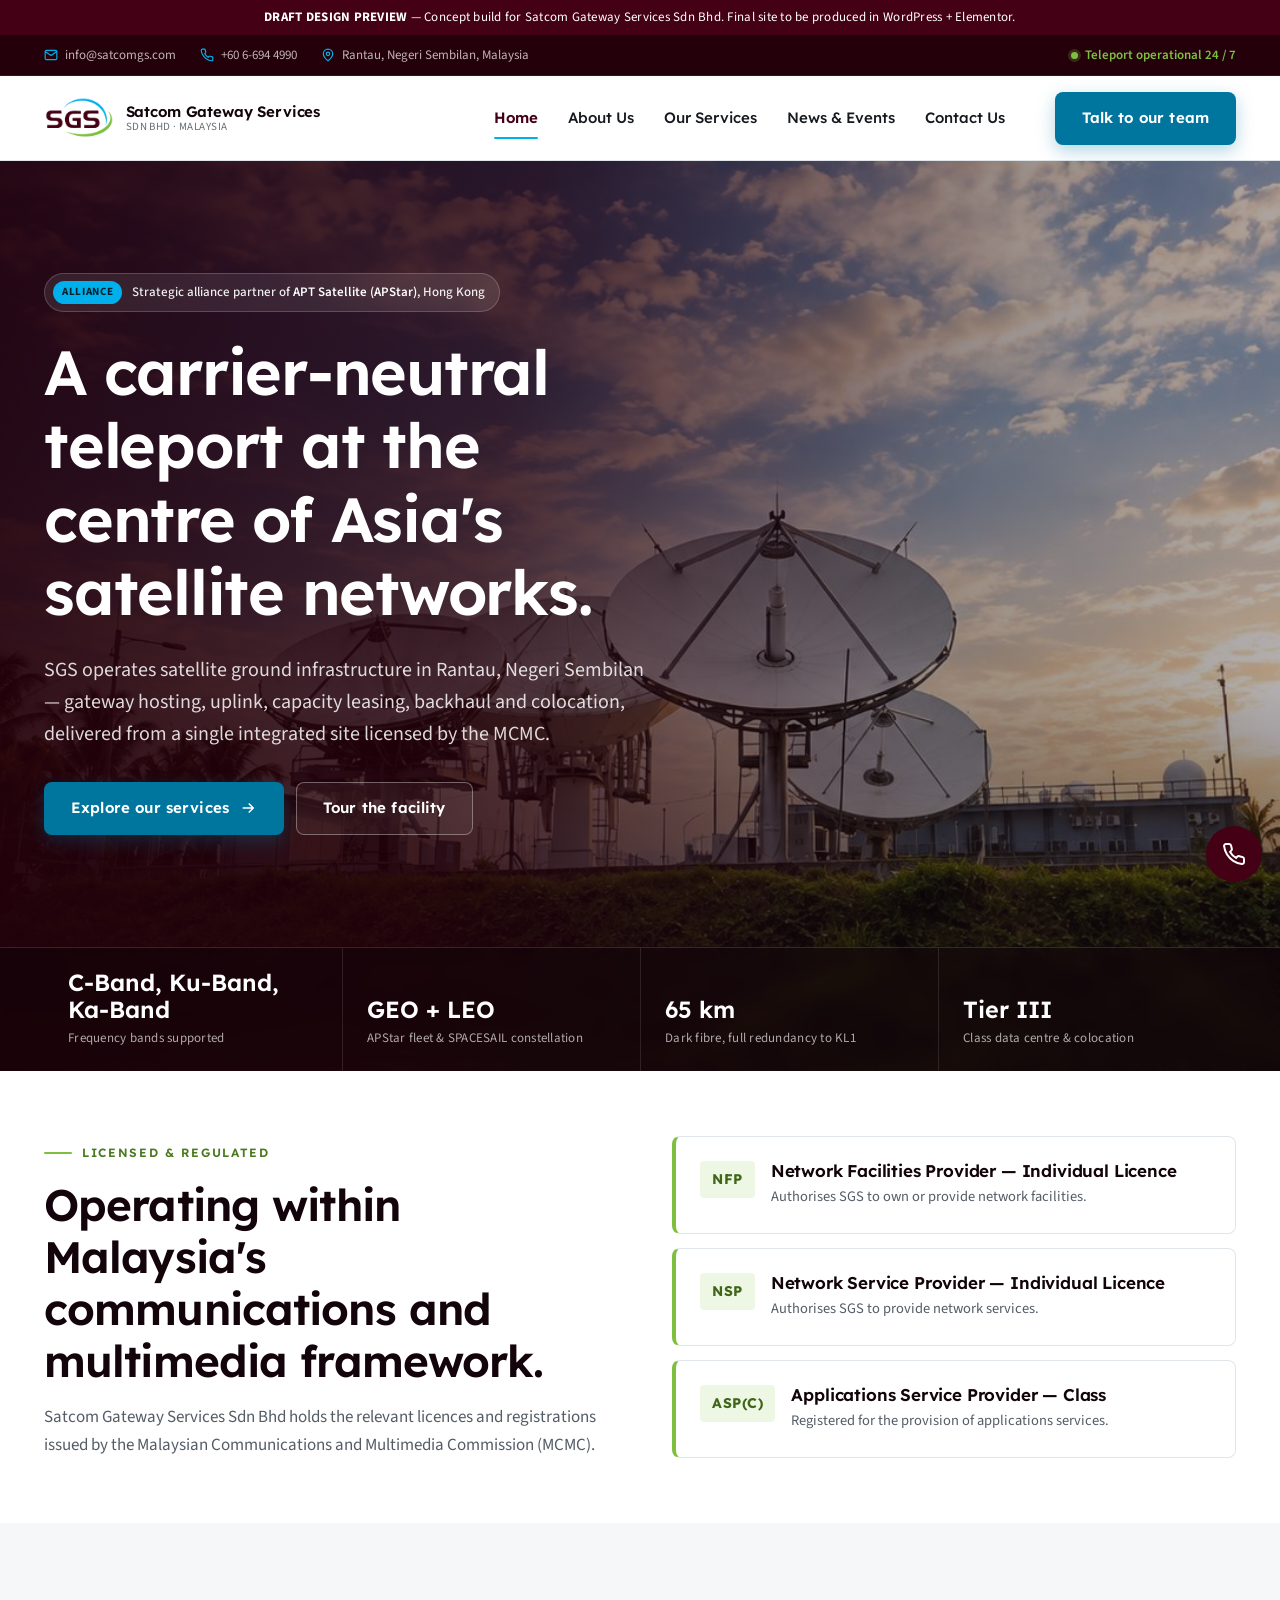
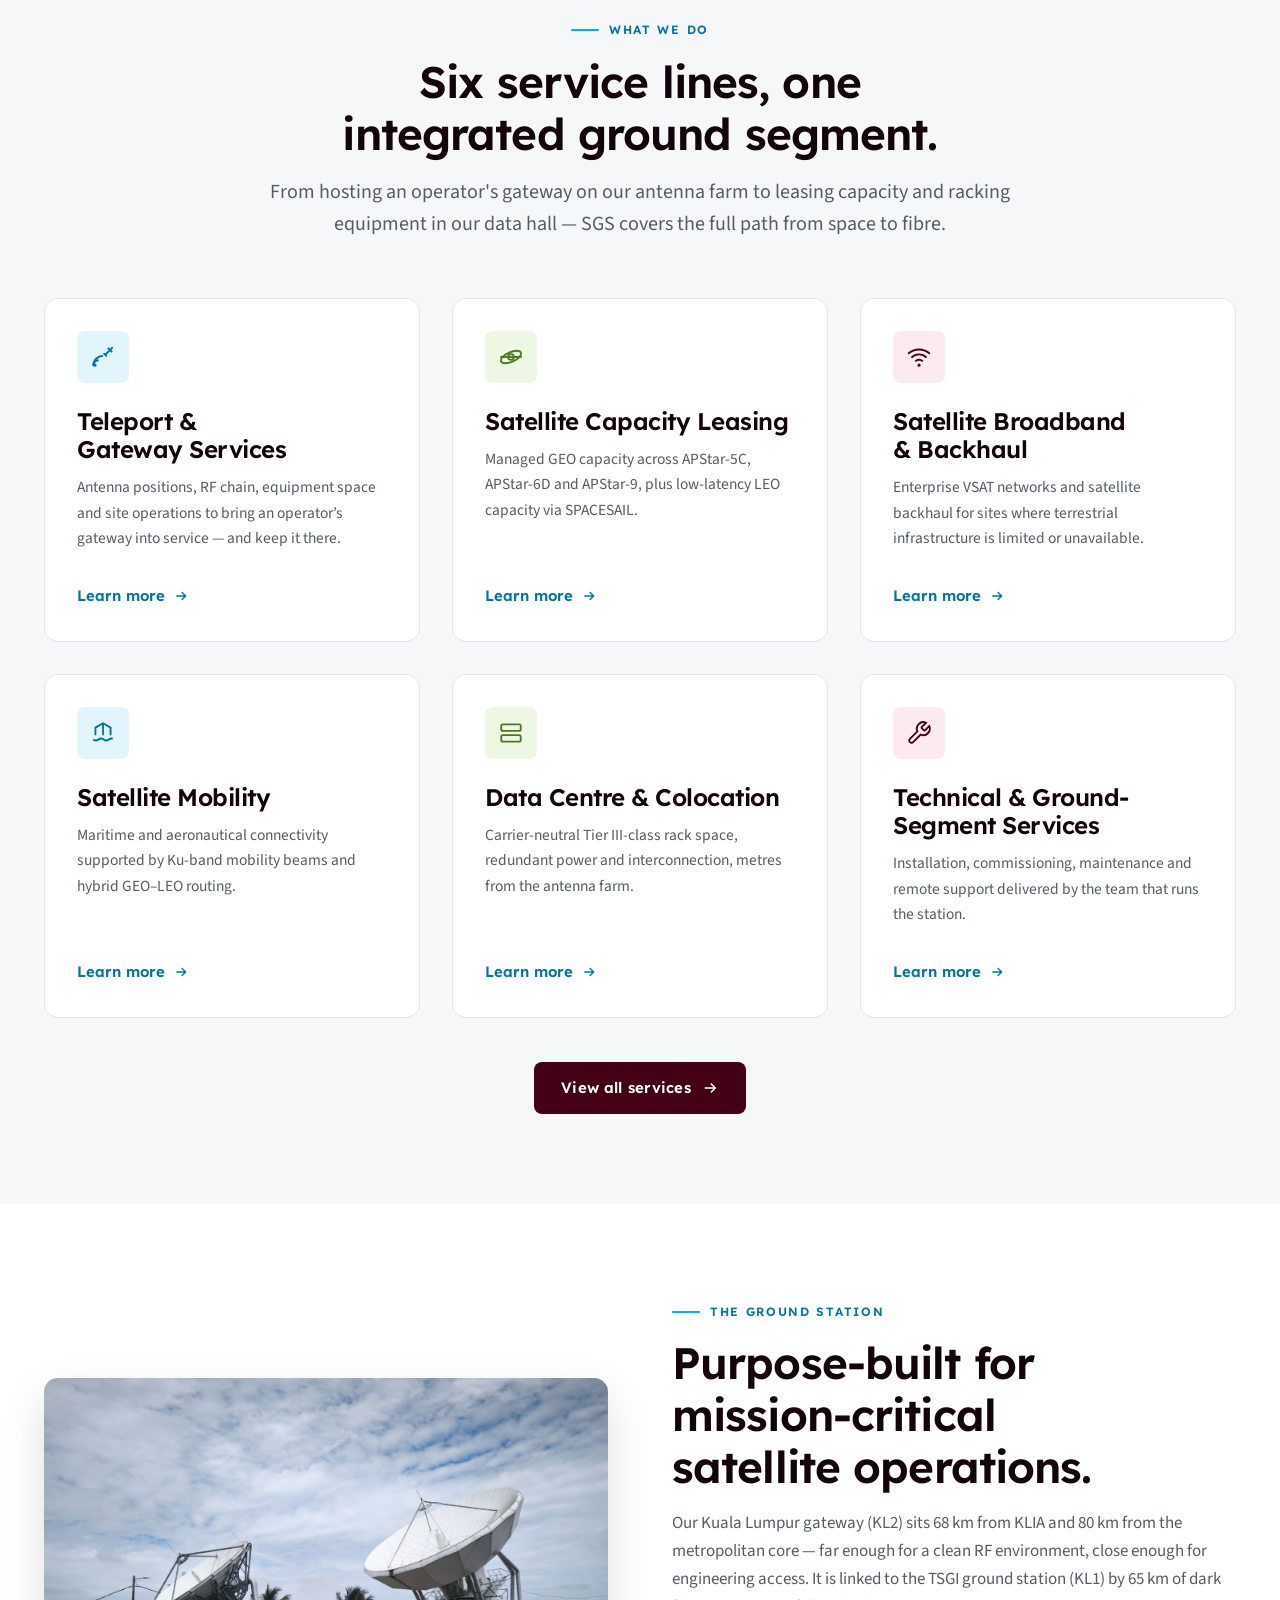
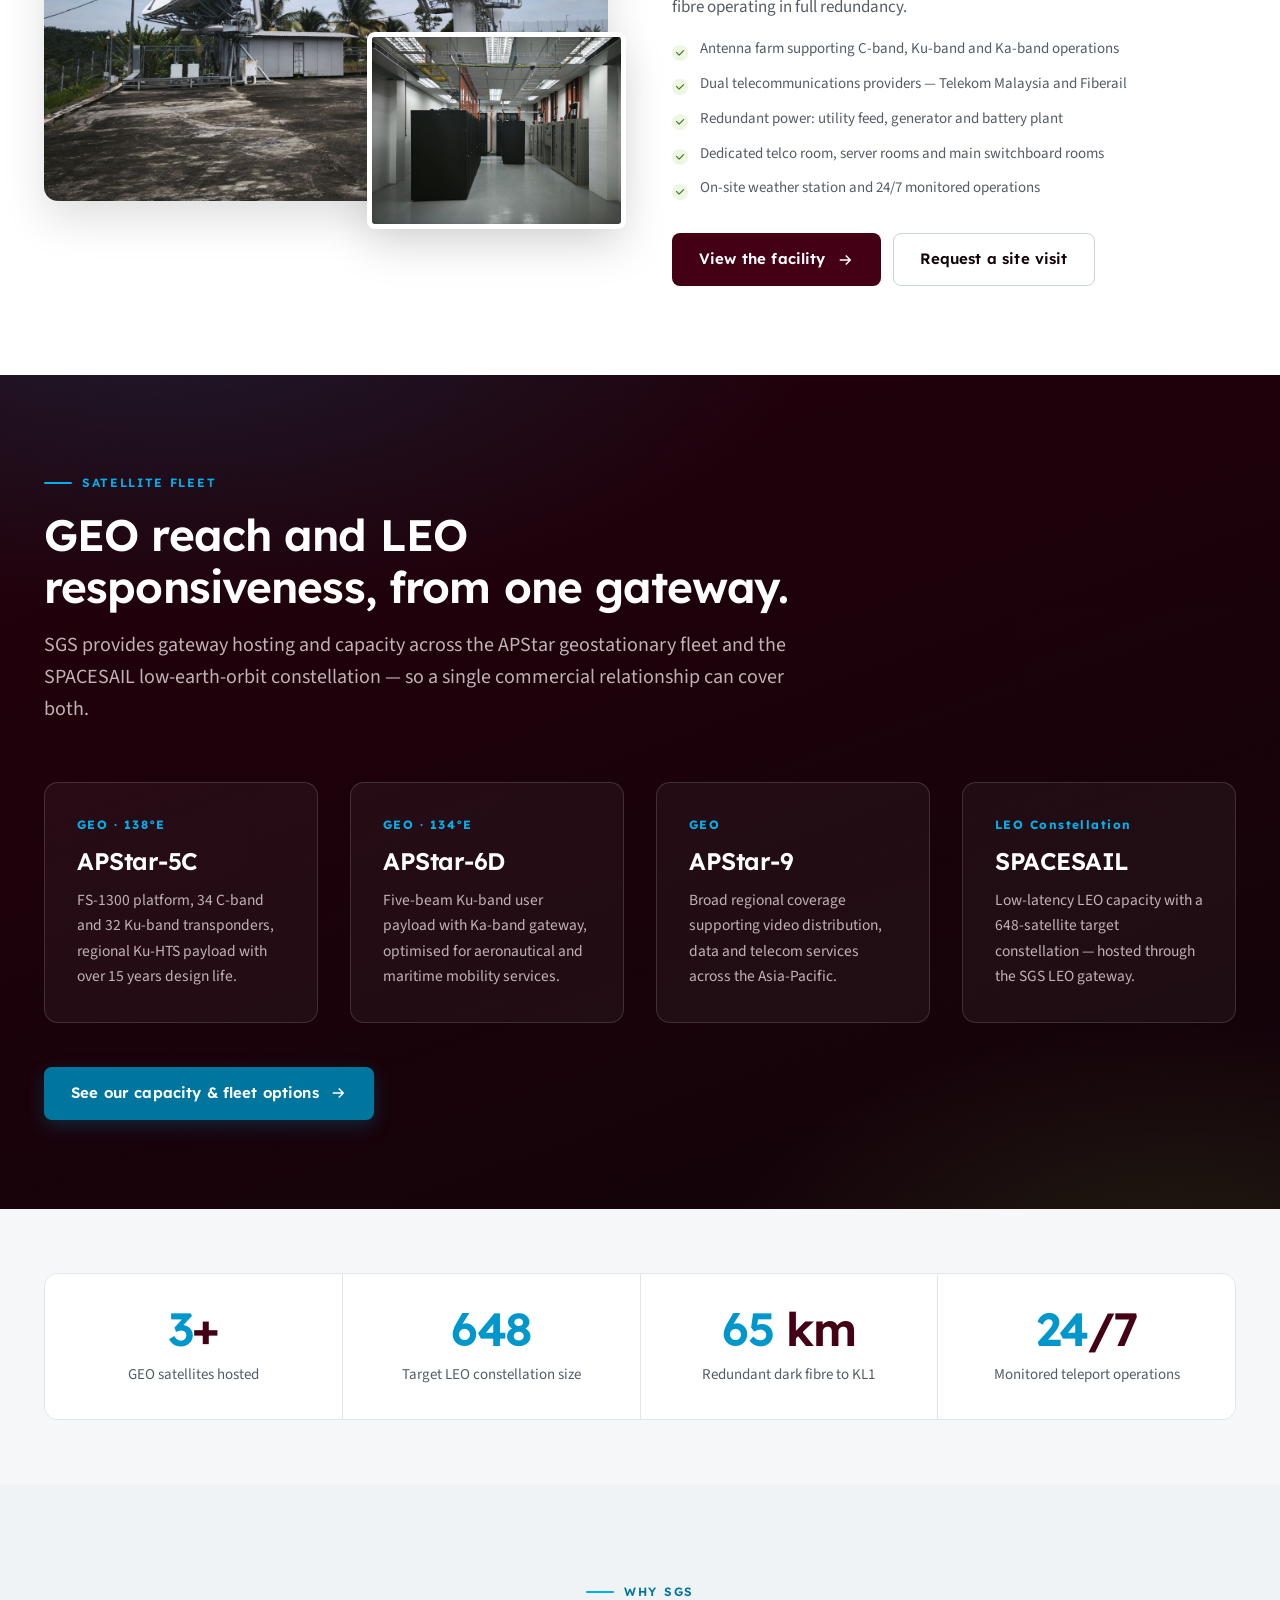
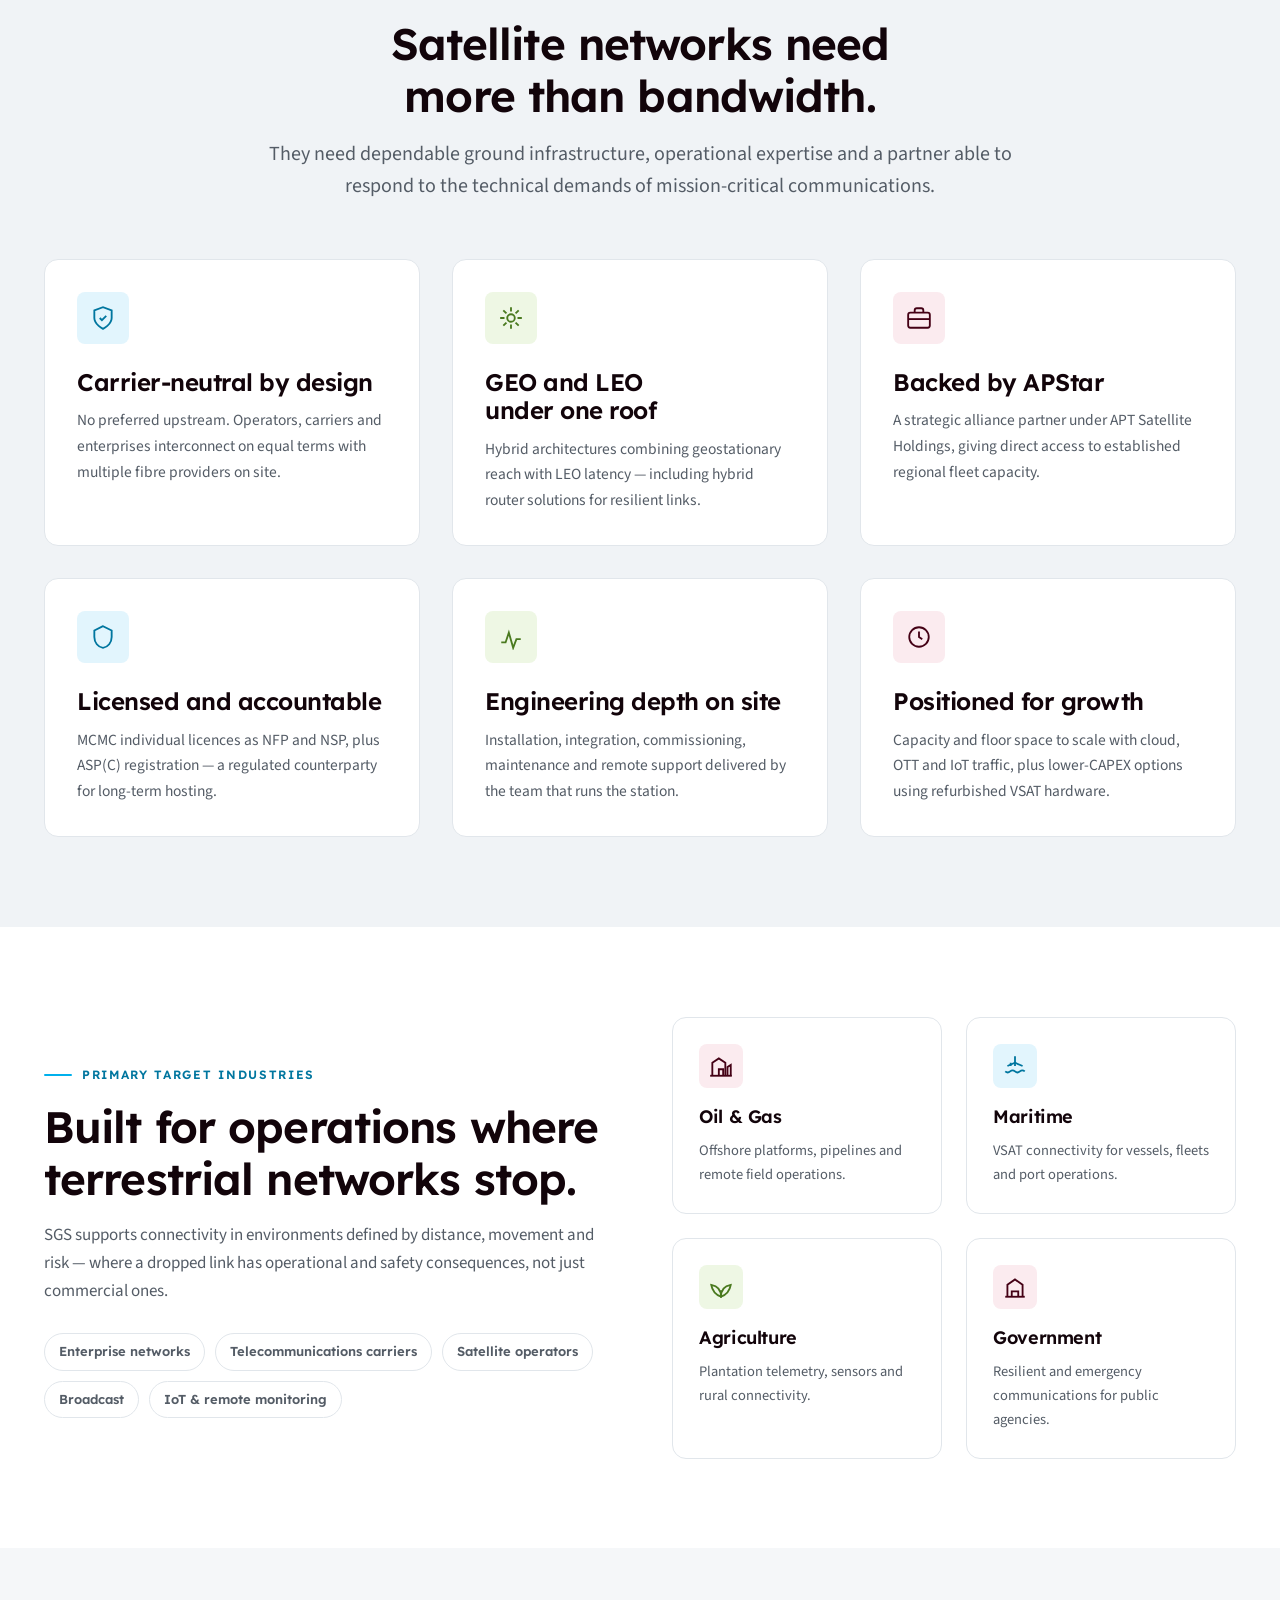
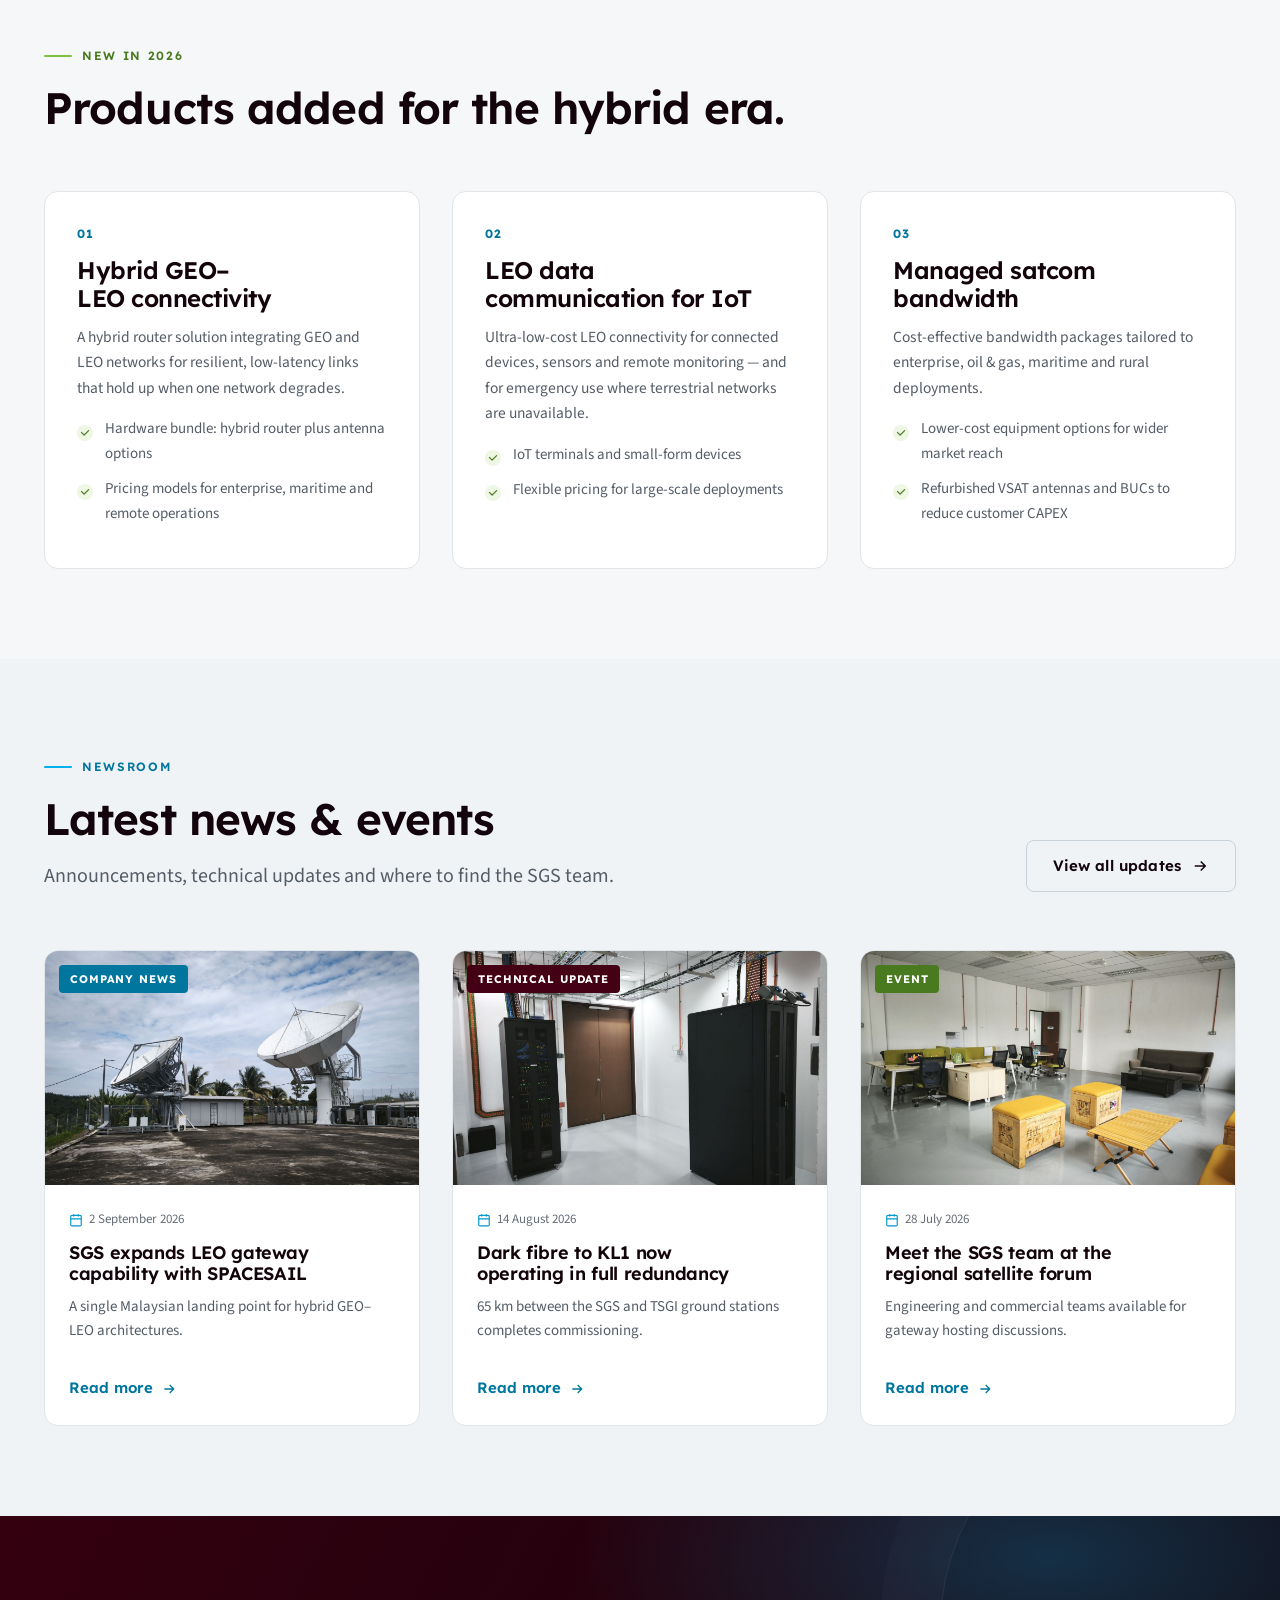
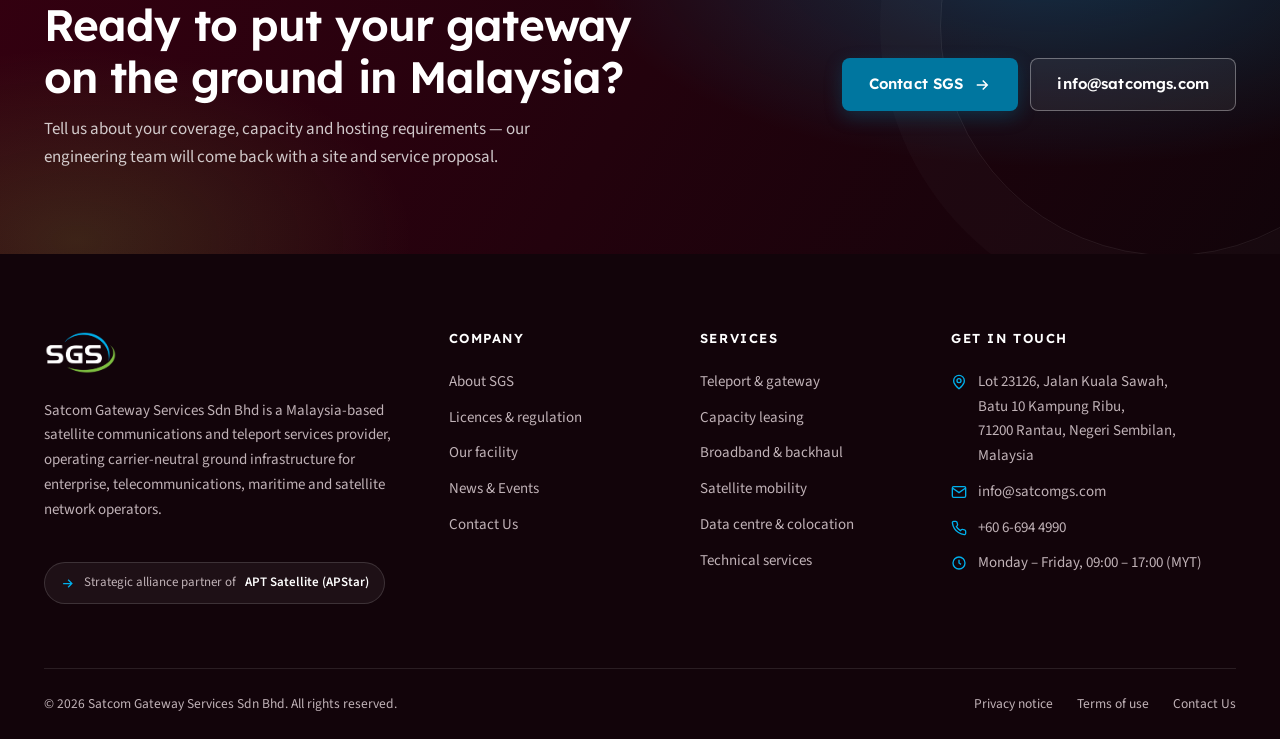
==== index.html @ ccb2df83 "Spell out the frequency bands in the hero strip "C · Ku · Ka" now reads "C-Band, Ku-Band, Ka-Band". " ====
<!DOCTYPE html>
<html lang="en">
<head>
<meta charset="utf-8">
<meta name="viewport" content="width=device-width, initial-scale=1">
<title>SGS — Satcom Gateway Services | Carrier-Neutral Teleport in Malaysia</title>
<meta name="description" content="Satcom Gateway Services Sdn Bhd operates a carrier-neutral teleport and Tier III-class data centre in Rantau, Negeri Sembilan — satellite gateway hosting, capacity leasing, backhaul and colocation for the Asian region.">
<link rel="icon" href="assets/img/sgs-logo.png">
<link rel="preconnect" href="https://fonts.googleapis.com">
<link rel="preconnect" href="https://fonts.gstatic.com" crossorigin>
<link href="https://fonts.googleapis.com/css2?family=Lexend:wght@300;400;500;600;700&family=Source+Sans+3:wght@300;400;500;600;700&display=swap" rel="stylesheet">
<link rel="stylesheet" href="assets/css/style.css">
</head>
<body>

<a class="skip-link" href="#main">Skip to main content</a>

<div class="draft-flag">
  <strong>DRAFT DESIGN PREVIEW</strong> — Concept build for Satcom Gateway Services Sdn Bhd. Final site to be produced in WordPress + Elementor.
</div>

<!-- ============ TOP BAR ============ -->
<div class="topbar">
  <div class="container topbar__inner">
    <ul class="topbar__list">
      <li>
        <svg viewBox="0 0 24 24" fill="none" stroke="currentColor" stroke-width="2" aria-hidden="true"><path d="M4 4h16v16H4z" opacity="0"/><path d="m22 6-10 7L2 6"/><rect x="2" y="4" width="20" height="16" rx="2"/></svg>
        <a href="mailto:info@satcomgs.com">info@satcomgs.com</a>
      </li>
      <li>
        <svg viewBox="0 0 24 24" fill="none" stroke="currentColor" stroke-width="2" aria-hidden="true"><path d="M22 16.9v3a2 2 0 0 1-2.2 2 19.8 19.8 0 0 1-8.6-3.1 19.5 19.5 0 0 1-6-6A19.8 19.8 0 0 1 2.1 4.2 2 2 0 0 1 4.1 2h3a2 2 0 0 1 2 1.7c.1 1 .4 1.9.7 2.8a2 2 0 0 1-.5 2.1L8.1 9.9a16 16 0 0 0 6 6l1.3-1.3a2 2 0 0 1 2.1-.4c.9.3 1.8.6 2.8.7a2 2 0 0 1 1.7 2Z"/></svg>
        <a href="tel:+6066944990">+60 6-694 4990</a>
      </li>
      <li>
        <svg viewBox="0 0 24 24" fill="none" stroke="currentColor" stroke-width="2" aria-hidden="true"><path d="M20 10c0 6-8 12-8 12s-8-6-8-12a8 8 0 0 1 16 0Z"/><circle cx="12" cy="10" r="3"/></svg>
        Rantau, Negeri Sembilan, Malaysia
      </li>
    </ul>
    <span class="topbar__tag"><span class="topbar__dot"></span> Teleport operational 24 / 7</span>
  </div>
</div>

<!-- ============ HEADER ============ -->
<header class="site-header">
  <div class="container site-header__inner">
    <a class="brand" href="index.html" aria-label="SGS — Satcom Gateway Services, home">
      <img src="assets/img/sgs-logo.png" alt="SGS logo" width="693" height="418">
      <span class="brand__text">
        <span class="brand__name">Satcom Gateway Services</span>
        <span class="brand__sub">Sdn Bhd · Malaysia</span>
      </span>
    </a>

    <button class="nav-toggle" type="button" aria-expanded="false" aria-controls="primary-nav" aria-label="Toggle navigation menu">
      <svg class="icon-open" viewBox="0 0 24 24" fill="none" stroke="currentColor" stroke-width="2" aria-hidden="true"><path d="M3 6h18M3 12h18M3 18h18"/></svg>
      <svg class="icon-close" viewBox="0 0 24 24" fill="none" stroke="currentColor" stroke-width="2" aria-hidden="true"><path d="M18 6 6 18M6 6l12 12"/></svg>
    </button>

    <nav class="nav" id="primary-nav" aria-label="Primary">
      <ul class="nav__list">
        <li><a class="nav__link is-active" href="index.html" aria-current="page">Home</a></li>
        <li><a class="nav__link" href="about.html">About Us</a></li>
        <li><a class="nav__link" href="services.html">Our Services</a></li>
        <li><a class="nav__link" href="news.html">News &amp; Events</a></li>
        <li><a class="nav__link" href="contact.html">Contact Us</a></li>
      </ul>
      <div class="nav__cta-mobile"><a class="btn btn--primary" href="contact.html">Talk to our team</a></div>
    </nav>

    <div class="header__cta"><a class="btn btn--primary" href="contact.html">Talk to our team</a></div>
  </div>
</header>

<main id="main">

  <!-- ============ HERO ============ -->
  <section class="hero">
    <img class="hero__bg" src="assets/img/hero-teleport.jpg" alt="" aria-hidden="true">
    <div class="hero__scrim"></div>
    <div class="container hero__inner">
      <div class="hero__content">
        <span class="hero__badge">
          <span class="hero__badge-chip">Alliance</span>
          <span>Strategic alliance partner of <strong>APT Satellite (APStar)</strong>, Hong Kong</span>
        </span>
        <h1>A carrier-neutral teleport at the centre of Asia's satellite networks.</h1>
        <p class="lead">
          SGS operates satellite ground infrastructure in Rantau, Negeri Sembilan — gateway hosting,
          uplink, capacity leasing, backhaul and colocation, delivered from a single integrated site
          licensed by the MCMC.
        </p>
        <div class="btn-row">
          <a class="btn btn--primary" href="services.html">
            Explore our services
            <svg viewBox="0 0 24 24" fill="none" stroke="currentColor" stroke-width="2" aria-hidden="true"><path d="M5 12h14M13 6l6 6-6 6"/></svg>
          </a>
          <a class="btn btn--ghost-light" href="about.html#facility">Tour the facility</a>
        </div>
      </div>
    </div>

    <div class="hero__strip">
      <div class="container">
        <div class="hero__strip-grid">
          <div class="hero__strip-item">
            <div class="hero__strip-value"><span class="nb">C-Band</span>, <span class="nb">Ku-Band</span>, <span class="nb">Ka-Band</span></div>
            <div class="hero__strip-label">Frequency bands supported</div>
          </div>
          <div class="hero__strip-item">
            <div class="hero__strip-value">GEO + LEO</div>
            <div class="hero__strip-label">APStar fleet &amp; SPACESAIL constellation</div>
          </div>
          <div class="hero__strip-item">
            <div class="hero__strip-value">65 km</div>
            <div class="hero__strip-label">Dark fibre, full redundancy to KL1</div>
          </div>
          <div class="hero__strip-item">
            <div class="hero__strip-value">Tier III</div>
            <div class="hero__strip-label">Class data centre &amp; colocation</div>
          </div>
        </div>
      </div>
    </div>
  </section>

  <!-- ============ LICENSING / TRUST ============ -->
  <section class="section section--tight section--light">
    <div class="container">
      <div class="split">
        <div data-reveal>
          <span class="eyebrow eyebrow--green">Licensed &amp; regulated</span>
          <h2 style="font-size:clamp(1.4rem,1.1rem+1vw,1.9rem)">Operating within Malaysia's communications and multimedia framework.</h2>
          <p class="text-muted">
            Satcom Gateway Services Sdn Bhd holds the relevant licences and registrations issued by the
            Malaysian Communications and Multimedia Commission (MCMC).
          </p>
        </div>
        <div class="grid" style="gap:14px" data-reveal data-reveal-delay="1">
          <div class="licence-card">
            <span class="licence-card__code">NFP</span>
            <div>
              <h4>Network Facilities Provider — Individual Licence</h4>
              <p>Authorises SGS to own or provide network facilities.</p>
            </div>
          </div>
          <div class="licence-card">
            <span class="licence-card__code">NSP</span>
            <div>
              <h4>Network Service Provider — Individual Licence</h4>
              <p>Authorises SGS to provide network services.</p>
            </div>
          </div>
          <div class="licence-card">
            <span class="licence-card__code">ASP(C)</span>
            <div>
              <h4>Applications Service Provider — Class</h4>
              <p>Registered for the provision of applications services.</p>
            </div>
          </div>
        </div>
      </div>
    </div>
  </section>

  <!-- ============ SOLUTIONS OVERVIEW ============ -->
  <section class="section">
    <div class="container">
      <div class="section-head section-head--center" data-reveal>
        <span class="eyebrow">What we do</span>
        <h2>Six service lines, one integrated ground segment.</h2>
        <p class="lead">
          From hosting an operator's gateway on our antenna farm to leasing capacity and racking
          equipment in our data hall — SGS covers the full path from space to fibre.
        </p>
      </div>

      <div class="grid grid--3 grid--gap-lg">
        <article class="card card--link" data-reveal>
          <span class="card__icon">
            <svg viewBox="0 0 24 24" fill="none" stroke="currentColor" stroke-width="1.7" aria-hidden="true"><path d="M3 20a9 9 0 0 1 9-9"/><path d="M3 20a5 5 0 0 1 5-5"/><circle cx="4.5" cy="19.5" r="1.5" fill="currentColor" stroke="none"/><path d="m14 10 7-7"/><path d="M16.5 3.5 20.5 7.5"/><path d="M12.5 8.5 15.5 11.5"/></svg>
          </span>
          <h3>Teleport &amp; Gateway Services</h3>
          <p>Antenna positions, RF chain, equipment space and site operations to bring an operator&rsquo;s gateway into service &mdash; and keep it there.</p>
          <a class="link-arrow" href="services.html#gateway">
            Learn more
            <svg viewBox="0 0 24 24" fill="none" stroke="currentColor" stroke-width="2" aria-hidden="true"><path d="M5 12h14M13 6l6 6-6 6"/></svg>
          </a>
        </article>

        <article class="card card--link" data-reveal data-reveal-delay="1">
          <span class="card__icon card__icon--green">
            <svg viewBox="0 0 24 24" fill="none" stroke="currentColor" stroke-width="1.7" aria-hidden="true"><path d="M2 12h20"/><ellipse cx="12" cy="12" rx="10" ry="4.5" transform="rotate(-24 12 12)"/><circle cx="12" cy="12" r="2.6"/></svg>
          </span>
          <h3>Satellite Capacity Leasing</h3>
          <p>Managed GEO capacity across APStar-5C, APStar-6D and APStar-9, plus low-latency LEO capacity via SPACESAIL.</p>
          <a class="link-arrow" href="services.html#capacity">
            Learn more
            <svg viewBox="0 0 24 24" fill="none" stroke="currentColor" stroke-width="2" aria-hidden="true"><path d="M5 12h14M13 6l6 6-6 6"/></svg>
          </a>
        </article>

        <article class="card card--link" data-reveal data-reveal-delay="2">
          <span class="card__icon card__icon--maroon">
            <svg viewBox="0 0 24 24" fill="none" stroke="currentColor" stroke-width="1.7" aria-hidden="true"><path d="M5 12.5a9.9 9.9 0 0 1 14 0"/><path d="M8.5 16a5 5 0 0 1 7 0"/><path d="M2 9a14.7 14.7 0 0 1 20 0"/><circle cx="12" cy="19.5" r="1.4" fill="currentColor" stroke="none"/></svg>
          </span>
          <h3>Satellite Broadband &amp; Backhaul</h3>
          <p>Enterprise VSAT networks and satellite backhaul for sites where terrestrial infrastructure is limited or unavailable.</p>
          <a class="link-arrow" href="services.html#broadband">
            Learn more
            <svg viewBox="0 0 24 24" fill="none" stroke="currentColor" stroke-width="2" aria-hidden="true"><path d="M5 12h14M13 6l6 6-6 6"/></svg>
          </a>
        </article>

        <article class="card card--link" data-reveal>
          <span class="card__icon">
            <svg viewBox="0 0 24 24" fill="none" stroke="currentColor" stroke-width="1.7" aria-hidden="true"><path d="M3 18c1.6 1.3 3.2 1.3 4.8 0s3.2-1.3 4.8 0 3.2 1.3 4.8 0 2.7-1.1 3.6-.6"/><path d="M5 14V7l7-4 7 4v7"/><path d="M12 3v11"/></svg>
          </span>
          <h3>Satellite Mobility</h3>
          <p>Maritime and aeronautical connectivity supported by Ku-band mobility beams and hybrid GEO&ndash;LEO routing.</p>
          <a class="link-arrow" href="services.html#mobility">
            Learn more
            <svg viewBox="0 0 24 24" fill="none" stroke="currentColor" stroke-width="2" aria-hidden="true"><path d="M5 12h14M13 6l6 6-6 6"/></svg>
          </a>
        </article>

        <article class="card card--link" data-reveal data-reveal-delay="1">
          <span class="card__icon card__icon--green">
            <svg viewBox="0 0 24 24" fill="none" stroke="currentColor" stroke-width="1.7" aria-hidden="true"><rect x="3" y="4" width="18" height="6" rx="1.5"/><rect x="3" y="14" width="18" height="6" rx="1.5"/><path d="M7 7h.01M7 17h.01"/></svg>
          </span>
          <h3>Data Centre &amp; Colocation</h3>
          <p>Carrier-neutral Tier III-class rack space, redundant power and interconnection, metres from the antenna farm.</p>
          <a class="link-arrow" href="services.html#datacentre">
            Learn more
            <svg viewBox="0 0 24 24" fill="none" stroke="currentColor" stroke-width="2" aria-hidden="true"><path d="M5 12h14M13 6l6 6-6 6"/></svg>
          </a>
        </article>

        <article class="card card--link" data-reveal data-reveal-delay="2">
          <span class="card__icon card__icon--maroon">
            <svg viewBox="0 0 24 24" fill="none" stroke="currentColor" stroke-width="1.7" aria-hidden="true"><path d="M14.7 6.3a1 1 0 0 0 0 1.4l1.6 1.6a1 1 0 0 0 1.4 0l3.77-3.77a6 6 0 0 1-7.94 7.94l-6.91 6.91a2.12 2.12 0 0 1-3-3l6.91-6.91a6 6 0 0 1 7.94-7.94l-3.76 3.76Z"/></svg>
          </span>
          <h3>Technical &amp; Ground-Segment Services</h3>
          <p>Installation, commissioning, maintenance and remote support delivered by the team that runs the station.</p>
          <a class="link-arrow" href="services.html#technical">
            Learn more
            <svg viewBox="0 0 24 24" fill="none" stroke="currentColor" stroke-width="2" aria-hidden="true"><path d="M5 12h14M13 6l6 6-6 6"/></svg>
          </a>
        </article>
      </div>

      <div style="text-align:center;margin-top:44px" data-reveal>
        <a class="btn btn--maroon" href="services.html">
          View all services
          <svg viewBox="0 0 24 24" fill="none" stroke="currentColor" stroke-width="2" aria-hidden="true"><path d="M5 12h14M13 6l6 6-6 6"/></svg>
        </a>
      </div>
    </div>
  </section>

  <!-- ============ FACILITY SPLIT ============ -->
  <section class="section section--light">
    <div class="container">
      <div class="split">
        <div class="split__media media-stack" data-reveal>
          <div class="media-stack__main">
            <img src="assets/img/antenna-2.jpg" alt="Satellite antennas at the SGS ground station in Rantau, Negeri Sembilan" loading="lazy" width="1400" height="1050">
          </div>
          <div class="media-stack__float">
            <img src="assets/img/server-room-1.jpg" alt="Equipment racks inside the SGS data hall" loading="lazy" width="1400" height="1050">
          </div>
        </div>

        <div class="split__content" data-reveal data-reveal-delay="1">
          <span class="eyebrow">The ground station</span>
          <h2>Purpose-built for mission-critical satellite operations.</h2>
          <p class="text-muted">
            Our Kuala Lumpur gateway (KL2) sits 68&nbsp;km from KLIA and 80&nbsp;km from the metropolitan
            core — far enough for a clean RF environment, close enough for engineering access. It is linked
            to the TSGI ground station (KL1) by 65&nbsp;km of dark fibre operating in full redundancy.
          </p>
          <ul class="tick-list">
            <li>Antenna farm supporting C-band, Ku-band and Ka-band operations</li>
            <li>Dual telecommunications providers — Telekom Malaysia and Fiberail</li>
            <li>Redundant power: utility feed, generator and battery plant</li>
            <li>Dedicated telco room, server rooms and main switchboard rooms</li>
            <li>On-site weather station and 24/7 monitored operations</li>
          </ul>
          <div class="btn-row" style="margin-top:32px">
            <a class="btn btn--maroon" href="about.html#facility">
              View the facility
              <svg viewBox="0 0 24 24" fill="none" stroke="currentColor" stroke-width="2" aria-hidden="true"><path d="M5 12h14M13 6l6 6-6 6"/></svg>
            </a>
            <a class="btn btn--ghost" href="contact.html">Request a site visit</a>
          </div>
        </div>
      </div>
    </div>
  </section>

  <!-- ============ FLEET ============ -->
  <section class="section section--dark">
    <div class="container">
      <div class="section-head" data-reveal>
        <span class="eyebrow">Satellite fleet</span>
        <h2>GEO reach and LEO responsiveness, from one gateway.</h2>
        <p class="lead">
          SGS provides gateway hosting and capacity across the APStar geostationary fleet and the
          SPACESAIL low-earth-orbit constellation — so a single commercial relationship can cover both.
        </p>
      </div>

      <div class="grid grid--4 grid--gap-lg">
        <article class="card card--dark" data-reveal>
          <div class="card__num">GEO · 138°E</div>
          <h3>APStar-5C</h3>
          <p>FS-1300 platform, 34 C-band and 32 Ku-band transponders, regional Ku-HTS payload with over 15 years design life.</p>
        </article>
        <article class="card card--dark" data-reveal data-reveal-delay="1">
          <div class="card__num">GEO · 134°E</div>
          <h3>APStar-6D</h3>
          <p>Five-beam Ku-band user payload with Ka-band gateway, optimised for aeronautical and maritime mobility services.</p>
        </article>
        <article class="card card--dark" data-reveal data-reveal-delay="2">
          <div class="card__num">GEO</div>
          <h3>APStar-9</h3>
          <p>Broad regional coverage supporting video distribution, data and telecom services across the Asia-Pacific.</p>
        </article>
        <article class="card card--dark" data-reveal data-reveal-delay="3">
          <div class="card__num">LEO Constellation</div>
          <h3>SPACESAIL</h3>
          <p>Low-latency LEO capacity with a 648-satellite target constellation — hosted through the SGS LEO gateway.</p>
        </article>
      </div>

      <div style="margin-top:44px" data-reveal>
        <a class="btn btn--primary" href="services.html#capacity">
          See our capacity &amp; fleet options
          <svg viewBox="0 0 24 24" fill="none" stroke="currentColor" stroke-width="2" aria-hidden="true"><path d="M5 12h14M13 6l6 6-6 6"/></svg>
        </a>
      </div>
    </div>
  </section>

  <!-- ============ STATS ============ -->
  <section class="section section--tight">
    <div class="container">
      <div class="stats" data-reveal>
        <div class="stat">
          <div class="stat__value"><span data-count-to="3">0</span>+</div>
          <div class="stat__label">GEO satellites hosted</div>
        </div>
        <div class="stat">
          <div class="stat__value"><span data-count-to="648">0</span></div>
          <div class="stat__label">Target LEO constellation size</div>
        </div>
        <div class="stat">
          <div class="stat__value"><span data-count-to="65">0</span> km</div>
          <div class="stat__label">Redundant dark fibre to KL1</div>
        </div>
        <div class="stat">
          <div class="stat__value"><span data-count-to="24">0</span>/7</div>
          <div class="stat__label">Monitored teleport operations</div>
        </div>
      </div>
    </div>
  </section>

  <!-- ============ WHY SGS ============ -->
  <section class="section section--tint">
    <div class="container">
      <div class="section-head section-head--center" data-reveal>
        <span class="eyebrow">Why SGS</span>
        <h2>Satellite networks need more than bandwidth.</h2>
        <p class="lead">
          They need dependable ground infrastructure, operational expertise and a partner able to
          respond to the technical demands of mission-critical communications.
        </p>
      </div>

      <div class="grid grid--3 grid--gap-lg">
        <article class="card" data-reveal>
          <span class="card__icon">
            <svg viewBox="0 0 24 24" fill="none" stroke="currentColor" stroke-width="1.7" aria-hidden="true"><path d="M12 22s8-4 8-10V5l-8-3-8 3v7c0 6 8 10 8 10Z"/><path d="m9 12 2 2 4-4"/></svg>
          </span>
          <h3>Carrier-neutral by design</h3>
          <p>No preferred upstream. Operators, carriers and enterprises interconnect on equal terms with multiple fibre providers on site.</p>
        </article>
        <article class="card" data-reveal data-reveal-delay="1">
          <span class="card__icon card__icon--green">
            <svg viewBox="0 0 24 24" fill="none" stroke="currentColor" stroke-width="1.7" aria-hidden="true"><path d="M12 2v4M12 18v4M4.9 4.9l2.9 2.9M16.2 16.2l2.9 2.9M2 12h4M18 12h4M4.9 19.1l2.9-2.9M16.2 7.8l2.9-2.9"/><circle cx="12" cy="12" r="3.5"/></svg>
          </span>
          <h3>GEO and LEO under one roof</h3>
          <p>Hybrid architectures combining geostationary reach with LEO latency — including hybrid router solutions for resilient links.</p>
        </article>
        <article class="card" data-reveal data-reveal-delay="2">
          <span class="card__icon card__icon--maroon">
            <svg viewBox="0 0 24 24" fill="none" stroke="currentColor" stroke-width="1.7" aria-hidden="true"><rect x="2" y="7" width="20" height="14" rx="2"/><path d="M16 7V5a2 2 0 0 0-2-2h-4a2 2 0 0 0-2 2v2"/><path d="M2 13h20"/></svg>
          </span>
          <h3>Backed by APStar</h3>
          <p>A strategic alliance partner under APT Satellite Holdings, giving direct access to established regional fleet capacity.</p>
        </article>
        <article class="card" data-reveal>
          <span class="card__icon">
            <svg viewBox="0 0 24 24" fill="none" stroke="currentColor" stroke-width="1.7" aria-hidden="true"><path d="M12 2 4 6v6c0 5 3.4 9.4 8 10 4.6-.6 8-5 8-10V6l-8-4Z"/></svg>
          </span>
          <h3>Licensed and accountable</h3>
          <p>MCMC individual licences as NFP and NSP, plus ASP(C) registration — a regulated counterparty for long-term hosting.</p>
        </article>
        <article class="card" data-reveal data-reveal-delay="1">
          <span class="card__icon card__icon--green">
            <svg viewBox="0 0 24 24" fill="none" stroke="currentColor" stroke-width="1.7" aria-hidden="true"><path d="M3 17h4l3-9 4 14 3-8h4"/></svg>
          </span>
          <h3>Engineering depth on site</h3>
          <p>Installation, integration, commissioning, maintenance and remote support delivered by the team that runs the station.</p>
        </article>
        <article class="card" data-reveal data-reveal-delay="2">
          <span class="card__icon card__icon--maroon">
            <svg viewBox="0 0 24 24" fill="none" stroke="currentColor" stroke-width="1.7" aria-hidden="true"><circle cx="12" cy="12" r="9"/><path d="M12 7v5l3 2"/></svg>
          </span>
          <h3>Positioned for growth</h3>
          <p>Capacity and floor space to scale with cloud, OTT and IoT traffic, plus lower-CAPEX options using refurbished VSAT hardware.</p>
        </article>
      </div>
    </div>
  </section>

  <!-- ============ INDUSTRIES ============ -->
  <section class="section section--light">
    <div class="container">
      <div class="split">
        <div data-reveal>
          <span class="eyebrow">Primary target industries</span>
          <h2>Built for operations where terrestrial networks stop.</h2>
          <p class="text-muted">
            SGS supports connectivity in environments defined by distance, movement and risk — where a
            dropped link has operational and safety consequences, not just commercial ones.
          </p>
          <div class="pill-row" style="margin-top:28px">
            <span class="pill">Enterprise networks</span>
            <span class="pill">Telecommunications carriers</span>
            <span class="pill">Satellite operators</span>
            <span class="pill">Broadcast</span>
            <span class="pill">IoT &amp; remote monitoring</span>
          </div>
        </div>

        <div class="grid grid--2" data-reveal data-reveal-delay="1">
          <article class="card" style="padding:26px">
            <span class="card__icon card__icon--maroon" style="width:44px;height:44px;margin-bottom:18px">
              <svg viewBox="0 0 24 24" fill="none" stroke="currentColor" stroke-width="1.7" aria-hidden="true"><path d="M4 21V9l6-4 6 4v12"/><path d="M10 21v-6h4v6"/><path d="M18 21V13l3-2v10"/><path d="M2 21h20"/></svg>
            </span>
            <h3 style="font-size:1.125rem">Oil &amp; Gas</h3>
            <p style="font-size:.9063rem">Offshore platforms, pipelines and remote field operations.</p>
          </article>
          <article class="card" style="padding:26px">
            <span class="card__icon" style="width:44px;height:44px;margin-bottom:18px">
              <svg viewBox="0 0 24 24" fill="none" stroke="currentColor" stroke-width="1.7" aria-hidden="true"><path d="M3 17c1.5 1.3 3 1.3 4.5 0s3-1.3 4.5 0 3 1.3 4.5 0 3-1.3 4.5 0"/><path d="M12 3v9"/><path d="m5 12 7-3 7 3"/><path d="M8 12V9"/></svg>
            </span>
            <h3 style="font-size:1.125rem">Maritime</h3>
            <p style="font-size:.9063rem">VSAT connectivity for vessels, fleets and port operations.</p>
          </article>
          <article class="card" style="padding:26px">
            <span class="card__icon card__icon--green" style="width:44px;height:44px;margin-bottom:18px">
              <svg viewBox="0 0 24 24" fill="none" stroke="currentColor" stroke-width="1.7" aria-hidden="true"><path d="M12 21c0-6 3-10 9-11-1 6-4 9-9 11Z"/><path d="M12 21c0-6-3-10-9-11 1 6 4 9 9 11Z"/><path d="M12 21v-6"/></svg>
            </span>
            <h3 style="font-size:1.125rem">Agriculture</h3>
            <p style="font-size:.9063rem">Plantation telemetry, sensors and rural connectivity.</p>
          </article>
          <article class="card" style="padding:26px">
            <span class="card__icon card__icon--maroon" style="width:44px;height:44px;margin-bottom:18px">
              <svg viewBox="0 0 24 24" fill="none" stroke="currentColor" stroke-width="1.7" aria-hidden="true"><path d="M3 21h18"/><path d="M5 21V10l7-5 7 5v11"/><path d="M9 21v-5h6v5"/></svg>
            </span>
            <h3 style="font-size:1.125rem">Government</h3>
            <p style="font-size:.9063rem">Resilient and emergency communications for public agencies.</p>
          </article>
        </div>
      </div>
    </div>
  </section>

  <!-- ============ NEW PRODUCTS ============ -->
  <section class="section">
    <div class="container">
      <div class="section-head" data-reveal>
        <span class="eyebrow eyebrow--green">New in 2026</span>
        <h2>Products added for the hybrid era.</h2>
      </div>

      <div class="grid grid--3 grid--gap-lg">
        <article class="card" data-reveal>
          <div class="card__num">01</div>
          <h3>Hybrid GEO–LEO connectivity</h3>
          <p>A hybrid router solution integrating GEO and LEO networks for resilient, low-latency links that hold up when one network degrades.</p>
          <ul class="tick-list">
            <li>Hardware bundle: hybrid router plus antenna options</li>
            <li>Pricing models for enterprise, maritime and remote operations</li>
          </ul>
        </article>
        <article class="card" data-reveal data-reveal-delay="1">
          <div class="card__num">02</div>
          <h3>LEO data communication for IoT</h3>
          <p>Ultra-low-cost LEO connectivity for connected devices, sensors and remote monitoring — and for emergency use where terrestrial networks are unavailable.</p>
          <ul class="tick-list">
            <li>IoT terminals and small-form devices</li>
            <li>Flexible pricing for large-scale deployments</li>
          </ul>
        </article>
        <article class="card" data-reveal data-reveal-delay="2">
          <div class="card__num">03</div>
          <h3>Managed satcom bandwidth</h3>
          <p>Cost-effective bandwidth packages tailored to enterprise, oil &amp; gas, maritime and rural deployments.</p>
          <ul class="tick-list">
            <li>Lower-cost equipment options for wider market reach</li>
            <li>Refurbished VSAT antennas and BUCs to reduce customer CAPEX</li>
          </ul>
        </article>
      </div>
    </div>
  </section>


  <!-- ============ NEWS & EVENTS TEASER ============ -->
  <section class="section section--tint">
    <div class="container">
      <div class="section-head" style="display:flex;justify-content:space-between;align-items:flex-end;gap:24px;flex-wrap:wrap;max-width:none" data-reveal>
        <div style="max-width:620px">
          <span class="eyebrow">Newsroom</span>
          <h2>Latest news &amp; events</h2>
          <p class="lead" style="margin-bottom:0">
            Announcements, technical updates and where to find the SGS team.
          </p>
        </div>
        <a class="btn btn--ghost" href="news.html">
          View all updates
          <svg viewBox="0 0 24 24" fill="none" stroke="currentColor" stroke-width="2" aria-hidden="true"><path d="M5 12h14M13 6l6 6-6 6"/></svg>
        </a>
      </div>

      <div class="post-grid">
        <article class="post-card" data-reveal>
          <div class="post-card__media">
            <span class="post-tag post-tag--news">Company News</span>
            <a href="news-article.html" aria-label="Read: SGS expands LEO gateway capability with SPACESAIL">
              <img src="assets/img/antenna-2.jpg" alt="Antennas at the SGS ground station" loading="lazy" width="1400" height="1050">
            </a>
          </div>
          <div class="post-card__body">
            <div class="post-meta">
              <span>
                <svg viewBox="0 0 24 24" fill="none" stroke="currentColor" stroke-width="2" aria-hidden="true"><rect x="3" y="4" width="18" height="18" rx="2"/><path d="M16 2v4M8 2v4M3 10h18"/></svg>
                <time datetime="2026-09-02">2 September 2026</time>
              </span>
            </div>
            <h3><a href="news-article.html">SGS expands LEO gateway capability with SPACESAIL</a></h3>
            <p>A single Malaysian landing point for hybrid GEO&ndash;LEO architectures.</p>
            <a class="link-arrow" href="news-article.html">
              Read more
              <svg viewBox="0 0 24 24" fill="none" stroke="currentColor" stroke-width="2" aria-hidden="true"><path d="M5 12h14M13 6l6 6-6 6"/></svg>
            </a>
          </div>
        </article>

        <article class="post-card" data-reveal data-reveal-delay="1">
          <div class="post-card__media">
            <span class="post-tag post-tag--tech">Technical Update</span>
            <a href="news-article.html" aria-label="Read: Dark fibre to KL1 now operating in full redundancy">
              <img src="assets/img/telco-room.jpg" alt="Telecommunications equipment room" loading="lazy" width="1400" height="1050">
            </a>
          </div>
          <div class="post-card__body">
            <div class="post-meta">
              <span>
                <svg viewBox="0 0 24 24" fill="none" stroke="currentColor" stroke-width="2" aria-hidden="true"><rect x="3" y="4" width="18" height="18" rx="2"/><path d="M16 2v4M8 2v4M3 10h18"/></svg>
                <time datetime="2026-08-14">14 August 2026</time>
              </span>
            </div>
            <h3><a href="news-article.html">Dark fibre to KL1 now operating in full redundancy</a></h3>
            <p>65&nbsp;km between the SGS and TSGI ground stations completes commissioning.</p>
            <a class="link-arrow" href="news-article.html">
              Read more
              <svg viewBox="0 0 24 24" fill="none" stroke="currentColor" stroke-width="2" aria-hidden="true"><path d="M5 12h14M13 6l6 6-6 6"/></svg>
            </a>
          </div>
        </article>

        <article class="post-card" data-reveal data-reveal-delay="2">
          <div class="post-card__media">
            <span class="post-tag post-tag--event">Event</span>
            <a href="news-article.html" aria-label="Read: Meet the SGS team at the regional satellite forum">
              <img src="assets/img/office-space.jpg" alt="SGS office and operations space" loading="lazy" width="1400" height="1050">
            </a>
          </div>
          <div class="post-card__body">
            <div class="post-meta">
              <span>
                <svg viewBox="0 0 24 24" fill="none" stroke="currentColor" stroke-width="2" aria-hidden="true"><rect x="3" y="4" width="18" height="18" rx="2"/><path d="M16 2v4M8 2v4M3 10h18"/></svg>
                <time datetime="2026-07-28">28 July 2026</time>
              </span>
            </div>
            <h3><a href="news-article.html">Meet the SGS team at the regional satellite forum</a></h3>
            <p>Engineering and commercial teams available for gateway hosting discussions.</p>
            <a class="link-arrow" href="news-article.html">
              Read more
              <svg viewBox="0 0 24 24" fill="none" stroke="currentColor" stroke-width="2" aria-hidden="true"><path d="M5 12h14M13 6l6 6-6 6"/></svg>
            </a>
          </div>
        </article>
      </div>
    </div>
  </section>

  <!-- ============ CTA ============ -->
  <section class="cta-band">
    <div class="container cta-band__inner">
      <div>
        <h2>Ready to put your gateway on the ground in Malaysia?</h2>
        <p>Tell us about your coverage, capacity and hosting requirements — our engineering team will come back with a site and service proposal.</p>
      </div>
      <div class="btn-row">
        <a class="btn btn--primary" href="contact.html">
          Contact SGS
          <svg viewBox="0 0 24 24" fill="none" stroke="currentColor" stroke-width="2" aria-hidden="true"><path d="M5 12h14M13 6l6 6-6 6"/></svg>
        </a>
        <a class="btn btn--ghost-light" href="mailto:info@satcomgs.com">info@satcomgs.com</a>
      </div>
    </div>
  </section>

</main>

<!-- ============ FOOTER ============ -->
<footer class="site-footer">
  <div class="container">
    <div class="footer-grid">
      <div class="footer-brand">
        <img src="assets/img/sgs-logo-light.png" alt="SGS — Satcom Gateway Services" width="693" height="418">
        <p>
          Satcom Gateway Services Sdn Bhd is a Malaysia-based satellite communications and teleport
          services provider, operating carrier-neutral ground infrastructure for enterprise,
          telecommunications, maritime and satellite network operators.
        </p>
        <span class="footer-parent">
          <svg viewBox="0 0 24 24" width="15" height="15" fill="none" stroke="#00B0EC" stroke-width="2" aria-hidden="true"><path d="M5 12h14M13 6l6 6-6 6"/></svg>
          Strategic alliance partner of <strong>APT Satellite (APStar)</strong>
        </span>
      </div>
      <div>
        <h4>Company</h4>
        <ul>
          <li><a href="about.html">About SGS</a></li>
          <li><a href="about.html#licences">Licences &amp; regulation</a></li>
          <li><a href="about.html#facility">Our facility</a></li>
          <li><a href="news.html">News &amp; Events</a></li>
          <li><a href="contact.html">Contact Us</a></li>
        </ul>
      </div>
      <div>
        <h4>Services</h4>
        <ul>
          <li><a href="services.html#gateway">Teleport &amp; gateway</a></li>
          <li><a href="services.html#capacity">Capacity leasing</a></li>
          <li><a href="services.html#broadband">Broadband &amp; backhaul</a></li>
          <li><a href="services.html#mobility">Satellite mobility</a></li>
          <li><a href="services.html#datacentre">Data centre &amp; colocation</a></li>
          <li><a href="services.html#technical">Technical services</a></li>
        </ul>
      </div>
      <div>
        <h4>Get in touch</h4>
        <ul class="footer-contact">
          <li>
            <svg viewBox="0 0 24 24" fill="none" stroke="currentColor" stroke-width="2" aria-hidden="true"><path d="M20 10c0 6-8 12-8 12s-8-6-8-12a8 8 0 0 1 16 0Z"/><circle cx="12" cy="10" r="3"/></svg>
            <span>Lot 23126, Jalan Kuala Sawah,<br>Batu 10 Kampung Ribu,<br>71200 Rantau, Negeri Sembilan,<br>Malaysia</span>
          </li>
          <li>
            <svg viewBox="0 0 24 24" fill="none" stroke="currentColor" stroke-width="2" aria-hidden="true"><rect x="2" y="4" width="20" height="16" rx="2"/><path d="m22 6-10 7L2 6"/></svg>
            <a href="mailto:info@satcomgs.com">info@satcomgs.com</a>
          </li>
          <li>
            <svg viewBox="0 0 24 24" fill="none" stroke="currentColor" stroke-width="2" aria-hidden="true"><path d="M22 16.9v3a2 2 0 0 1-2.2 2 19.8 19.8 0 0 1-8.6-3.1 19.5 19.5 0 0 1-6-6A19.8 19.8 0 0 1 2.1 4.2 2 2 0 0 1 4.1 2h3a2 2 0 0 1 2 1.7c.1 1 .4 1.9.7 2.8a2 2 0 0 1-.5 2.1L8.1 9.9a16 16 0 0 0 6 6l1.3-1.3a2 2 0 0 1 2.1-.4c.9.3 1.8.6 2.8.7a2 2 0 0 1 1.7 2Z"/></svg>
            <a href="tel:+6066944990">+60 6-694 4990</a>
          </li>
          <li>
            <svg viewBox="0 0 24 24" fill="none" stroke="currentColor" stroke-width="2" aria-hidden="true"><circle cx="12" cy="12" r="9"/><path d="M12 7v5l3 2"/></svg>
            <span>Monday – Friday, 09:00 – 17:00 (MYT)</span>
          </li>
        </ul>
      </div>
    </div>
    <div class="footer-bottom">
      <span>© <span data-year>2026</span> Satcom Gateway Services Sdn Bhd. All rights reserved.</span>
      <ul>
        <li><a href="#">Privacy notice</a></li>
        <li><a href="#">Terms of use</a></li>
        <li><a href="contact.html">Contact Us</a></li>
      </ul>
    </div>
  </div>
</footer>

<div class="float-actions">
  <a class="float-btn float-btn--call" href="tel:+6066944990" aria-label="Call SGS">
    <svg viewBox="0 0 24 24" fill="none" stroke="currentColor" stroke-width="2" aria-hidden="true"><path d="M22 16.9v3a2 2 0 0 1-2.2 2 19.8 19.8 0 0 1-8.6-3.1 19.5 19.5 0 0 1-6-6A19.8 19.8 0 0 1 2.1 4.2 2 2 0 0 1 4.1 2h3a2 2 0 0 1 2 1.7c.1 1 .4 1.9.7 2.8a2 2 0 0 1-.5 2.1L8.1 9.9a16 16 0 0 0 6 6l1.3-1.3a2 2 0 0 1 2.1-.4c.9.3 1.8.6 2.8.7a2 2 0 0 1 1.7 2Z"/></svg>
  </a>
</div>

<script src="assets/js/main.js"></script>
</body>
</html>
---- assets/css/style.css ----
/* ==========================================================================
   SGS — Satcom Gateway Services Sdn Bhd
   Design system stylesheet (draft / WordPress + Elementor reference build)

   Every visual pattern here maps to a native Elementor capability.
   See ELEMENTOR-BUILD-GUIDE.md for the widget-by-widget mapping.
   ========================================================================== */

/* --------------------------------------------------------------------------
   1. TOKENS  →  Elementor: Site Settings ▸ Global Colors + Global Fonts
   -------------------------------------------------------------------------- */
:root {
  /* Brand — sampled from the SGS logo */
  --sgs-maroon:        #440115;
  --sgs-cyan:          #00B0EC;
  --sgs-green:         #7EBF41;

  /* Extended brand ramp */
  --ink:               #12040A;
  --maroon-900:        #24000B;
  --maroon-800:        #340010;
  --maroon-700:        #440115;
  --maroon-600:        #5E0A22;
  --maroon-500:        #7A1433;

  --cyan-800:          #005C7E;
  --cyan-700:          #00769F;
  --cyan-600:          #0098CC;
  --cyan-500:          #00B0EC;
  --cyan-100:          #E2F5FD;

  --green-700:         #3F6619;
  --green-600:         #4A7A1F;
  --green-500:         #7EBF41;
  --green-100:         #EEF7E4;

  /* Neutrals */
  --bg:                #F5F7F9;
  --bg-alt:            #FFFFFF;
  --surface:           #FFFFFF;
  --surface-2:         #F0F3F6;
  --fg:                #15191E;
  --fg-muted:          #545C66;
  --fg-subtle:         #666D76;
  --border:            #E1E6EB;
  --border-strong:     #C9D1D9;

  /* On dark */
  --dark-fg:           #F7F3F4;
  --dark-fg-muted:     #C0B2B7;
  --dark-border:       rgba(255, 255, 255, .14);

  /* Typography — Elementor Global Fonts */
  --font-display: 'Lexend', -apple-system, BlinkMacSystemFont, 'Segoe UI', sans-serif;
  --font-body:    'Source Sans 3', -apple-system, BlinkMacSystemFont, 'Segoe UI', sans-serif;

  /* Spacing scale */
  --space-1: 4px;   --space-2: 8px;   --space-3: 12px;  --space-4: 16px;
  --space-5: 24px;  --space-6: 32px;  --space-7: 48px;  --space-8: 64px;
  --space-9: 96px;  --space-10: 128px;

  /* Radii / shadows / motion */
  --radius-sm: 4px;
  --radius:    8px;
  --radius-lg: 14px;
  --shadow-sm: 0 1px 2px rgba(18, 4, 10, .06), 0 1px 3px rgba(18, 4, 10, .05);
  --shadow:    0 4px 12px rgba(18, 4, 10, .07), 0 1px 3px rgba(18, 4, 10, .05);
  --shadow-lg: 0 18px 44px rgba(18, 4, 10, .13);
  --ease:      cubic-bezier(.22, .61, .36, 1);
  --dur:       220ms;

  --container: 1240px;
  --container-narrow: 900px;
  --header-h: 84px;
}

/* --------------------------------------------------------------------------
   2. RESET / BASE
   -------------------------------------------------------------------------- */
*, *::before, *::after { box-sizing: border-box; }

html {
  scroll-behavior: smooth;
  scroll-padding-top: calc(var(--header-h) + 16px);
  -webkit-text-size-adjust: 100%;
}

body {
  margin: 0;
  font-family: var(--font-body);
  font-size: 17px;
  line-height: 1.65;
  color: var(--fg);
  background: var(--bg);
  -webkit-font-smoothing: antialiased;
  overflow-x: hidden;
}

img { max-width: 100%; height: auto; display: block; }
a   { color: var(--cyan-700); text-decoration: none; transition: color var(--dur) var(--ease); }
a:hover { color: var(--cyan-600); }

h1, h2, h3, h4, h5 {
  font-family: var(--font-display);
  font-weight: 600;
  line-height: 1.18;
  letter-spacing: -.02em;
  color: var(--ink);
  margin: 0 0 var(--space-4);
  text-wrap: balance;
}

h1 { font-size: clamp(2.25rem, 1.5rem + 3.2vw, 3.9rem); font-weight: 600; }
h2 { font-size: clamp(1.75rem, 1.25rem + 2.1vw, 2.75rem); }
h3 { font-size: clamp(1.2rem, 1.05rem + .6vw, 1.5rem); }
h4 { font-size: 1.0625rem; letter-spacing: -.01em; }

p { margin: 0 0 var(--space-4); }
p:last-child { margin-bottom: 0; }

ul, ol { margin: 0 0 var(--space-4); padding-left: 1.2em; }
li { margin-bottom: var(--space-2); }

:focus-visible {
  outline: 3px solid var(--cyan-500);
  outline-offset: 3px;
  border-radius: 2px;
}

::selection { background: var(--cyan-500); color: #fff; }

.skip-link {
  position: absolute; left: -9999px; top: 0; z-index: 999;
  background: var(--maroon-700); color: #fff;
  padding: 12px 20px; font-weight: 600;
}
.skip-link:focus { left: 8px; top: 8px; color: #fff; }

/* --------------------------------------------------------------------------
   3. LAYOUT PRIMITIVES  →  Elementor: Container (boxed / full width)
   -------------------------------------------------------------------------- */
.container {
  width: 100%;
  max-width: var(--container);
  margin-inline: auto;
  padding-inline: var(--space-5);
}
.container--narrow { max-width: var(--container-narrow); }

.section        { padding-block: clamp(56px, 7vw, 104px); }
.section--tight { padding-block: clamp(40px, 5vw, 72px); }
.section--light { background: var(--bg-alt); }
.section--tint  { background: var(--surface-2); }

.section--dark {
  background:
    radial-gradient(1100px 520px at 12% -10%, rgba(0, 176, 236, .16), transparent 62%),
    radial-gradient(760px 420px at 92% 108%, rgba(126, 191, 65, .13), transparent 60%),
    linear-gradient(160deg, var(--maroon-900) 0%, var(--ink) 100%);
  color: var(--dark-fg);
}
.section--dark h2,
.section--dark h3,
.section--dark h4 { color: #fff; }
.section--dark p  { color: var(--dark-fg-muted); }
.section--dark a:not(.btn) { color: var(--cyan-500); }

/* Grids */
.grid { display: grid; gap: var(--space-5); }
.grid--2 { grid-template-columns: repeat(2, minmax(0, 1fr)); }
.grid--3 { grid-template-columns: repeat(3, minmax(0, 1fr)); }
.grid--4 { grid-template-columns: repeat(4, minmax(0, 1fr)); }
.grid--gap-lg { gap: var(--space-6); }

.split {
  display: grid;
  grid-template-columns: repeat(2, minmax(0, 1fr));
  gap: clamp(32px, 5vw, 72px);
  align-items: center;
}
.split--media-first > .split__media { order: -1; }
.split--wide-left { grid-template-columns: 1.25fr 1fr; }
.split--top { align-items: start; }

/* --------------------------------------------------------------------------
   4. TYPOGRAPHIC HELPERS
   -------------------------------------------------------------------------- */
.eyebrow {
  display: inline-flex; align-items: center; gap: 10px;
  font-family: var(--font-display);
  font-size: .75rem; font-weight: 600;
  letter-spacing: .14em; text-transform: uppercase;
  color: var(--cyan-700);
  margin-bottom: var(--space-4);
}
.eyebrow::before {
  content: ""; width: 28px; height: 2px;
  background: var(--cyan-500); border-radius: 2px;
}
.section--dark .eyebrow { color: var(--cyan-500); }
.eyebrow--green { color: var(--green-600); }
.eyebrow--green::before { background: var(--green-500); }

.lead {
  font-size: clamp(1.0625rem, 1rem + .35vw, 1.25rem);
  line-height: 1.6;
  color: var(--fg-muted);
}
.section--dark .lead { color: var(--dark-fg-muted); }

.section-head { max-width: 760px; margin-bottom: clamp(36px, 4.5vw, 60px); }
.section-head--center { margin-inline: auto; text-align: center; }
.section-head--center .eyebrow { justify-content: center; }

.text-muted { color: var(--fg-muted); }
.small { font-size: .9375rem; }
.mono {
  font-family: ui-monospace, 'SFMono-Regular', 'Cascadia Mono', Consolas, monospace;
  font-size: .875rem;
  letter-spacing: .01em;
}

/* Keeps a hyphenated term (e.g. "Ku-Band") from breaking across two lines. */
.nb { white-space: nowrap; }

/* --------------------------------------------------------------------------
   5. BUTTONS  →  Elementor: Button widget (Global style)
   -------------------------------------------------------------------------- */
.btn {
  display: inline-flex; align-items: center; justify-content: center; gap: 10px;
  min-height: 48px;
  padding: 13px 26px;
  font-family: var(--font-display);
  font-size: .9375rem; font-weight: 600; letter-spacing: .01em;
  border: 1.5px solid transparent;
  border-radius: var(--radius);
  cursor: pointer;
  text-align: center;
  transition: background var(--dur) var(--ease), color var(--dur) var(--ease),
              border-color var(--dur) var(--ease), transform var(--dur) var(--ease),
              box-shadow var(--dur) var(--ease);
}
.btn:hover { transform: translateY(-2px); }
.btn:active { transform: translateY(0); }
.btn svg { width: 18px; height: 18px; flex: none; }

.btn--primary {
  background: var(--cyan-700); color: #fff;
  box-shadow: 0 6px 18px rgba(0, 118, 159, .30);
}
.btn--primary:hover { background: var(--cyan-800); color: #fff; box-shadow: 0 10px 26px rgba(0, 118, 159, .36); }

.btn--maroon { background: var(--maroon-700); color: #fff; }
.btn--maroon:hover { background: var(--maroon-600); color: #fff; }

.btn--ghost {
  background: transparent; color: var(--ink);
  border-color: var(--border-strong);
}
.btn--ghost:hover { background: var(--ink); border-color: var(--ink); color: #fff; }

.btn--ghost-light {
  background: rgba(255, 255, 255, .06); color: #fff;
  border-color: rgba(255, 255, 255, .34);
}
.btn--ghost-light:hover { background: #fff; color: var(--maroon-800); border-color: #fff; }

.btn-row { display: flex; flex-wrap: wrap; gap: var(--space-3); }

.link-arrow {
  display: inline-flex; align-items: center; gap: 8px;
  font-family: var(--font-display); font-weight: 600; font-size: .9375rem;
  color: var(--cyan-700);
}
.link-arrow svg { width: 16px; height: 16px; transition: transform var(--dur) var(--ease); }
.link-arrow:hover svg { transform: translateX(4px); }

/* --------------------------------------------------------------------------
   6. HEADER  →  Elementor Pro: Header template + Nav Menu + sticky effect
   -------------------------------------------------------------------------- */
.topbar {
  background: var(--maroon-900);
  color: var(--dark-fg-muted);
  font-size: .8125rem;
  border-bottom: 1px solid rgba(255, 255, 255, .08);
}
.topbar__inner {
  display: flex; align-items: center; justify-content: space-between;
  gap: var(--space-5); min-height: 40px; flex-wrap: wrap;
}
.topbar__list { display: flex; gap: var(--space-5); list-style: none; margin: 0; padding: 0; flex-wrap: wrap; }
.topbar__list li { margin: 0; display: flex; align-items: center; gap: 7px; }
.topbar a { color: var(--dark-fg-muted); }
.topbar a:hover { color: #fff; }
.topbar svg { width: 14px; height: 14px; color: var(--cyan-500); flex: none; }
.topbar__tag {
  display: inline-flex; align-items: center; gap: 7px;
  font-weight: 600; color: var(--green-500);
}
.topbar__dot {
  width: 7px; height: 7px; border-radius: 50%;
  background: var(--green-500); box-shadow: 0 0 0 3px rgba(126, 191, 65, .22);
}

.site-header {
  position: sticky; top: 0; z-index: 100;
  background: rgba(255, 255, 255, .92);
  backdrop-filter: saturate(150%) blur(10px);
  border-bottom: 1px solid var(--border);
  transition: box-shadow var(--dur) var(--ease);
}
.site-header.is-stuck { box-shadow: 0 6px 24px rgba(18, 4, 10, .09); }

.site-header__inner {
  display: flex; align-items: center; gap: var(--space-5);
  min-height: var(--header-h);
}

.brand { display: flex; align-items: center; gap: 12px; flex: none; }
.brand img { height: 42px; width: auto; }
.brand__text { display: flex; flex-direction: column; line-height: 1.15; }
.brand__name {
  font-family: var(--font-display); font-weight: 600; font-size: .9375rem;
  color: var(--ink); letter-spacing: -.01em;
}
.brand__sub { font-size: .6875rem; color: var(--fg-subtle); letter-spacing: .04em; text-transform: uppercase; }

.nav { margin-left: auto; }
.nav__list { display: flex; align-items: center; gap: 2px; list-style: none; margin: 0; padding: 0; }
.nav__list li { margin: 0; }
.nav__link {
  display: block; position: relative;
  padding: 10px 14px;
  font-family: var(--font-display); font-size: .9375rem; font-weight: 500;
  color: var(--fg); border-radius: var(--radius-sm);
  transition: color var(--dur) var(--ease), background var(--dur) var(--ease);
}
.nav__link:hover { color: var(--maroon-700); background: var(--surface-2); }
.nav__link.is-active { color: var(--maroon-700); font-weight: 600; }
.nav__link.is-active::after {
  content: ""; position: absolute; left: 14px; right: 14px; bottom: 2px;
  height: 2px; background: var(--cyan-500); border-radius: 2px;
}

.header__cta { flex: none; margin-left: var(--space-3); }
/* CTA duplicated inside the mobile panel — hidden until the panel exists */
.nav__cta-mobile { display: none; }

.nav-toggle {
  display: none;
  margin-left: auto;
  width: 48px; height: 48px;
  align-items: center; justify-content: center;
  background: transparent; border: 1.5px solid var(--border-strong);
  border-radius: var(--radius); cursor: pointer; color: var(--ink);
}
.nav-toggle svg { width: 22px; height: 22px; }
.nav-toggle .icon-close { display: none; }
.nav-toggle[aria-expanded="true"] .icon-open { display: none; }
.nav-toggle[aria-expanded="true"] .icon-close { display: block; }

/* --------------------------------------------------------------------------
   7. HERO  →  Elementor: Container with background image + overlay
   -------------------------------------------------------------------------- */
.hero {
  position: relative;
  min-height: clamp(560px, 82vh, 780px);
  /* column: content block grows to fill, fact strip pins to the bottom edge */
  display: flex; flex-direction: column;
  background: var(--ink);
  overflow: hidden;
  isolation: isolate;
}
.hero__bg {
  position: absolute; inset: 0; z-index: -2;
  width: 100%; height: 100%;
  object-fit: cover; object-position: center 42%;
}
.hero__scrim {
  position: absolute; inset: 0; z-index: -1;
  background:
    linear-gradient(100deg, rgba(36, 0, 11, .94) 0%, rgba(36, 0, 11, .80) 38%, rgba(18, 4, 10, .42) 72%, rgba(18, 4, 10, .30) 100%),
    linear-gradient(to top, rgba(18, 4, 10, .72) 0%, transparent 42%);
}
.hero__inner {
  flex: 1;
  display: flex; align-items: center;
  padding-block: clamp(72px, 9vw, 112px);
  position: relative;
}
.hero__content { max-width: 720px; color: #fff; }
.hero h1 { color: #fff; margin-bottom: var(--space-5); }
.hero .lead { color: rgba(255, 255, 255, .84); max-width: 600px; margin-bottom: var(--space-6); }
.hero .eyebrow { color: var(--cyan-500); }

.hero__badge {
  display: inline-flex; align-items: center; gap: 10px;
  padding: 7px 14px 7px 8px;
  margin-bottom: var(--space-5);
  background: rgba(255, 255, 255, .09);
  border: 1px solid rgba(255, 255, 255, .18);
  border-radius: 999px;
  font-size: .8125rem; font-weight: 500; color: rgba(255, 255, 255, .92);
  backdrop-filter: blur(6px);
}
.hero__badge strong { font-weight: 600; color: #fff; }
.hero__badge-chip {
  display: inline-block; padding: 2px 9px;
  background: var(--cyan-500); color: #04222E;
  border-radius: 999px; font-size: .6875rem; font-weight: 700;
  letter-spacing: .06em; text-transform: uppercase;
}

/* Hero strip of key facts — Elementor: Icon Box row inside a container */
.hero__strip {
  position: relative;
  background: rgba(18, 4, 10, .55);
  backdrop-filter: blur(8px);
  border-top: 1px solid rgba(255, 255, 255, .13);
}
.hero__strip-grid {
  display: grid; grid-template-columns: repeat(4, 1fr);
}
.hero__strip-item {
  padding: 22px var(--space-5);
  border-left: 1px solid rgba(255, 255, 255, .11);
  /* bottom-aligned so the labels stay on one line together
     even when a longer value (e.g. the band list) wraps */
  display: flex;
  flex-direction: column;
  justify-content: flex-end;
}
.hero__strip-item:first-child { border-left: 0; }
.hero__strip-value {
  font-family: var(--font-display);
  font-size: clamp(1.25rem, 1.1rem + .45vw, 1.5rem);
  font-weight: 600;
  color: #fff; line-height: 1.15;
  text-wrap: balance;
}
.hero__strip-label {
  font-size: .8125rem; color: rgba(255, 255, 255, .66);
  letter-spacing: .02em; margin-top: 4px;
}

/* Page hero (interior pages) */
.page-hero {
  position: relative;
  padding-block: clamp(64px, 8vw, 112px);
  background:
    radial-gradient(900px 400px at 8% 0%, rgba(0, 176, 236, .20), transparent 60%),
    radial-gradient(620px 340px at 96% 100%, rgba(126, 191, 65, .14), transparent 60%),
    linear-gradient(150deg, var(--maroon-900) 0%, var(--ink) 100%);
  color: #fff;
  overflow: hidden;
}
.page-hero::after {
  content: ""; position: absolute; inset: 0; pointer-events: none;
  background-image:
    linear-gradient(rgba(255, 255, 255, .035) 1px, transparent 1px),
    linear-gradient(90deg, rgba(255, 255, 255, .035) 1px, transparent 1px);
  background-size: 64px 64px;
  mask-image: radial-gradient(70% 90% at 70% 40%, #000, transparent 75%);
}
.page-hero__inner { position: relative; z-index: 1; max-width: 800px; }
.page-hero h1 { color: #fff; }
.page-hero .lead { color: rgba(255, 255, 255, .80); }
.page-hero .eyebrow { color: var(--cyan-500); }

.breadcrumb {
  display: flex; gap: 8px; align-items: center; flex-wrap: wrap;
  list-style: none; margin: 0 0 var(--space-5); padding: 0;
  font-size: .8125rem; color: rgba(255, 255, 255, .58);
}
.breadcrumb li { margin: 0; }
.breadcrumb a { color: rgba(255, 255, 255, .78); }
.breadcrumb a:hover { color: #fff; }
.breadcrumb li + li::before { content: "/"; margin-right: 8px; color: rgba(255, 255, 255, .34); }

/* --------------------------------------------------------------------------
   8. CARDS  →  Elementor: Icon Box / Image Box widgets
   -------------------------------------------------------------------------- */
.card {
  position: relative;
  background: var(--surface);
  border: 1px solid var(--border);
  border-radius: var(--radius-lg);
  padding: var(--space-6);
  transition: transform var(--dur) var(--ease), box-shadow var(--dur) var(--ease),
              border-color var(--dur) var(--ease);
}
.card:hover { transform: translateY(-4px); box-shadow: var(--shadow-lg); border-color: var(--border-strong); }
.card h3 { margin-bottom: var(--space-3); }
.card p { color: var(--fg-muted); font-size: .9688rem; }

.card--link { display: flex; flex-direction: column; }
.card--link .link-arrow { margin-top: auto; padding-top: var(--space-4); }

.card__icon {
  display: inline-flex; align-items: center; justify-content: center;
  width: 52px; height: 52px; margin-bottom: var(--space-5);
  border-radius: var(--radius);
  background: var(--cyan-100); color: var(--cyan-700);
}
.card__icon svg { width: 26px; height: 26px; }
.card__icon--green { background: var(--green-100); color: var(--green-600); }
.card__icon--maroon { background: #FBEBEF; color: var(--maroon-700); }

.card__num {
  font-family: var(--font-display); font-size: .75rem; font-weight: 700;
  letter-spacing: .12em; color: var(--cyan-700);
  margin-bottom: var(--space-3);
}

/* Dark card variant for dark sections */
.card--dark {
  background: rgba(255, 255, 255, .045);
  border-color: var(--dark-border);
}
.card--dark:hover { background: rgba(255, 255, 255, .075); border-color: rgba(0, 176, 236, .42); }
.card--dark h3 { color: #fff; }
.card--dark p  { color: var(--dark-fg-muted); }
.card--dark .card__icon { background: rgba(0, 176, 236, .14); color: var(--cyan-500); }
.card--dark .card__num { color: var(--cyan-500); }

/* Feature list inside cards */
.tick-list { list-style: none; margin: var(--space-4) 0 0; padding: 0; }
.tick-list li {
  position: relative; padding-left: 28px; margin-bottom: 10px;
  font-size: .9375rem; color: var(--fg-muted);
}
.tick-list li::before {
  content: ""; position: absolute; left: 0; top: .48em;
  width: 16px; height: 16px; border-radius: 50%;
  background: var(--green-100) url("data:image/svg+xml,%3Csvg xmlns='http://www.w3.org/2000/svg' viewBox='0 0 20 20' fill='%234A7A1F'%3E%3Cpath fill-rule='evenodd' d='M16.7 5.3a1 1 0 010 1.4l-7.5 7.5a1 1 0 01-1.4 0L3.3 9.7a1 1 0 011.4-1.4l3.8 3.8 6.8-6.8a1 1 0 011.4 0z' clip-rule='evenodd'/%3E%3C/svg%3E") center/12px no-repeat;
}
.section--dark .tick-list li { color: var(--dark-fg-muted); }
.section--dark .tick-list li::before { background-color: rgba(126, 191, 65, .18); }

/* --------------------------------------------------------------------------
   9. STATS  →  Elementor: Counter widget
   -------------------------------------------------------------------------- */
.stats { display: grid; grid-template-columns: repeat(4, 1fr); gap: 1px; background: var(--border); border: 1px solid var(--border); border-radius: var(--radius-lg); overflow: hidden; }
.stat { background: var(--surface); padding: var(--space-6) var(--space-5); text-align: center; }
.stat__value {
  font-family: var(--font-display); font-weight: 600;
  font-size: clamp(2rem, 1.4rem + 2vw, 2.9rem);
  line-height: 1; color: var(--maroon-700);
  letter-spacing: -.03em;
}
.stat__value span { color: var(--cyan-600); }
.stat__label { margin-top: 10px; font-size: .9375rem; color: var(--fg-muted); }

.section--dark .stats { background: var(--dark-border); border-color: var(--dark-border); }
.section--dark .stat { background: rgba(255, 255, 255, .035); }
.section--dark .stat__value { color: #fff; }
.section--dark .stat__label { color: var(--dark-fg-muted); }

/* --------------------------------------------------------------------------
   10. SPEC TABLES  →  Elementor: Table widget / TablePress plugin
   -------------------------------------------------------------------------- */
.spec-table { width: 100%; border-collapse: collapse; font-size: .9375rem; }
.spec-table caption {
  text-align: left; font-family: var(--font-display); font-weight: 600;
  font-size: 1rem; color: var(--ink); padding-bottom: var(--space-3);
}
.spec-table th, .spec-table td {
  text-align: left; padding: 13px 16px;
  border-bottom: 1px solid var(--border);
  vertical-align: top;
}
.spec-table th {
  width: 42%; font-weight: 600; color: var(--fg-muted);
  font-family: var(--font-body);
}
.spec-table td { color: var(--ink); font-weight: 500; }
.spec-table tr:last-child th, .spec-table tr:last-child td { border-bottom: 0; }

.table-wrap {
  background: var(--surface); border: 1px solid var(--border);
  border-radius: var(--radius-lg); padding: var(--space-5);
  overflow-x: auto;
}

/* Data table (fleet comparison) */
.data-table { width: 100%; border-collapse: collapse; font-size: .9375rem; min-width: 640px; }
.data-table thead th {
  background: var(--maroon-900); color: #fff;
  font-family: var(--font-display); font-weight: 600; font-size: .8125rem;
  letter-spacing: .04em; text-transform: uppercase;
  padding: 14px 16px; text-align: left; white-space: nowrap;
}
.data-table thead th:first-child { border-top-left-radius: var(--radius); }
.data-table thead th:last-child  { border-top-right-radius: var(--radius); }
.data-table td {
  padding: 14px 16px; border-bottom: 1px solid var(--border);
  color: var(--fg); vertical-align: top;
}
.data-table tbody tr:nth-child(even) { background: var(--surface-2); }
.data-table tbody tr:hover { background: var(--cyan-100); }
.data-table td:first-child { font-weight: 600; font-family: var(--font-display); }

/* Data table on a dark section — the light-mode row colours would put
   near-black text on a dark background for the un-striped rows. */
.section--dark .data-table thead th { background: rgba(255, 255, 255, .09); }
.section--dark .data-table td {
  color: var(--dark-fg);
  border-bottom-color: rgba(255, 255, 255, .10);
}
.section--dark .data-table tbody tr:nth-child(even) { background: rgba(255, 255, 255, .05); }
.section--dark .data-table tbody tr:hover { background: rgba(0, 176, 236, .16); }

/* Spec table on a dark section */
.section--dark .spec-table caption { color: #fff; }
.section--dark .spec-table th { color: var(--dark-fg-muted); }
.section--dark .spec-table td { color: var(--dark-fg); }
.section--dark .spec-table th,
.section--dark .spec-table td { border-bottom-color: rgba(255, 255, 255, .10); }

/* --------------------------------------------------------------------------
   11. ACCORDION  →  Elementor: Accordion widget
   -------------------------------------------------------------------------- */
.accordion { border: 1px solid var(--border); border-radius: var(--radius-lg); background: var(--surface); overflow: hidden; }
.accordion__item + .accordion__item { border-top: 1px solid var(--border); }
.accordion__trigger {
  width: 100%; display: flex; align-items: center; justify-content: space-between; gap: var(--space-4);
  padding: 20px var(--space-5);
  background: none; border: 0; cursor: pointer;
  font-family: var(--font-display); font-size: 1.0625rem; font-weight: 600; color: var(--ink);
  text-align: left;
  transition: background var(--dur) var(--ease), color var(--dur) var(--ease);
}
.accordion__trigger:hover { background: var(--surface-2); color: var(--maroon-700); }
.accordion__trigger svg { width: 20px; height: 20px; flex: none; color: var(--cyan-600); transition: transform var(--dur) var(--ease); }
.accordion__trigger[aria-expanded="true"] svg { transform: rotate(45deg); }
.accordion__panel {
  display: grid; grid-template-rows: 0fr;
  transition: grid-template-rows 280ms var(--ease);
}
.accordion__panel[data-open="true"] { grid-template-rows: 1fr; }
.accordion__panel > div { overflow: hidden; }
.accordion__body { padding: 0 var(--space-5) 22px; color: var(--fg-muted); font-size: .9688rem; }

/* --------------------------------------------------------------------------
   12. TABS  →  Elementor: Tabs widget
   -------------------------------------------------------------------------- */
.tabs__nav {
  display: flex; gap: var(--space-2); flex-wrap: wrap;
  border-bottom: 1px solid var(--border);
  margin-bottom: var(--space-6);
}
.tabs__btn {
  padding: 12px 20px; min-height: 48px;
  background: none; border: 0; border-bottom: 3px solid transparent;
  font-family: var(--font-display); font-size: .9375rem; font-weight: 600;
  color: var(--fg-muted); cursor: pointer;
  transition: color var(--dur) var(--ease), border-color var(--dur) var(--ease);
}
.tabs__btn:hover { color: var(--maroon-700); }
.tabs__btn[aria-selected="true"] { color: var(--maroon-700); border-bottom-color: var(--cyan-500); }
.tabs__panel[hidden] { display: none; }

/* --------------------------------------------------------------------------
   13. GALLERY  →  Elementor: Gallery widget with lightbox
   -------------------------------------------------------------------------- */
.gallery { display: grid; grid-template-columns: repeat(4, 1fr); gap: var(--space-3); }
.gallery__item {
  position: relative; display: block;
  border-radius: var(--radius); overflow: hidden;
  background: var(--surface-2);
  aspect-ratio: 4 / 3;
  cursor: pointer;
  border: 0; padding: 0;
}
.gallery__item img {
  width: 100%; height: 100%; object-fit: cover;
  transition: transform 420ms var(--ease);
}
.gallery__item:hover img { transform: scale(1.06); }
.gallery__item figcaption {
  position: absolute; inset: auto 0 0 0;
  padding: 26px 14px 12px;
  background: linear-gradient(to top, rgba(18, 4, 10, .88), transparent);
  color: #fff; font-size: .8125rem; font-weight: 600; text-align: left;
  font-family: var(--font-display);
}
.gallery__item--wide { grid-column: span 2; aspect-ratio: 8 / 3; }

/* Lightbox */
.lightbox {
  position: fixed; inset: 0; z-index: 200;
  display: none; align-items: center; justify-content: center;
  padding: var(--space-5);
  background: rgba(10, 2, 6, .93);
}
.lightbox[open], .lightbox.is-open { display: flex; }
.lightbox img { max-width: min(1100px, 94vw); max-height: 82vh; border-radius: var(--radius); }
.lightbox__caption { position: absolute; bottom: 26px; left: 0; right: 0; text-align: center; color: rgba(255,255,255,.82); font-size: .9375rem; }
.lightbox__close {
  position: absolute; top: 18px; right: 18px;
  width: 48px; height: 48px; display: flex; align-items: center; justify-content: center;
  background: rgba(255, 255, 255, .1); border: 1px solid rgba(255, 255, 255, .22);
  border-radius: 50%; color: #fff; cursor: pointer;
}
.lightbox__close:hover { background: rgba(255, 255, 255, .2); }
.lightbox__nav {
  position: absolute; top: 50%; transform: translateY(-50%);
  width: 52px; height: 52px; display: flex; align-items: center; justify-content: center;
  background: rgba(255, 255, 255, .1); border: 1px solid rgba(255, 255, 255, .22);
  border-radius: 50%; color: #fff; cursor: pointer;
}
.lightbox__nav:hover { background: rgba(255, 255, 255, .2); }
.lightbox__nav--prev { left: 18px; }
.lightbox__nav--next { right: 18px; }
.lightbox svg { width: 22px; height: 22px; }

/* --------------------------------------------------------------------------
   14. MEDIA / FIGURES
   -------------------------------------------------------------------------- */
.figure {
  position: relative;
  border-radius: var(--radius-lg); overflow: hidden;
  box-shadow: var(--shadow-lg);
  background: var(--surface-2);
}
.figure img { width: 100%; aspect-ratio: 4 / 3; object-fit: cover; }
.figure--tall img { aspect-ratio: 3 / 4; }
.figure--wide img { aspect-ratio: 16 / 9; }
.figure figcaption {
  padding: 14px 18px; font-size: .875rem; color: var(--fg-muted);
  background: var(--surface); border-top: 1px solid var(--border);
}

.figure-badge {
  position: absolute; left: 16px; top: 16px; z-index: 2;
  display: inline-flex; align-items: center; gap: 8px;
  padding: 8px 14px;
  background: rgba(18, 4, 10, .78); backdrop-filter: blur(6px);
  border: 1px solid rgba(255, 255, 255, .18);
  border-radius: 999px;
  color: #fff; font-size: .75rem; font-weight: 600; letter-spacing: .04em; text-transform: uppercase;
}

/* Stacked media composition */
.media-stack { position: relative; }
.media-stack__main { border-radius: var(--radius-lg); overflow: hidden; box-shadow: var(--shadow-lg); }
.media-stack__main img { width: 100%; aspect-ratio: 4 / 3; object-fit: cover; }
.media-stack__float {
  position: absolute; right: -18px; bottom: -28px; width: 46%;
  border-radius: var(--radius); overflow: hidden;
  border: 5px solid var(--bg-alt);
  box-shadow: var(--shadow-lg);
}
.media-stack__float img { width: 100%; aspect-ratio: 4 / 3; object-fit: cover; }

/* --------------------------------------------------------------------------
   15. BADGES / PILLS  →  Elementor: Icon List / styled text
   -------------------------------------------------------------------------- */
.pill {
  display: inline-flex; align-items: center; gap: 8px;
  padding: 7px 14px;
  background: var(--surface); border: 1px solid var(--border);
  border-radius: 999px;
  font-size: .8125rem; font-weight: 600; color: var(--fg-muted);
  font-family: var(--font-display);
}
.pill svg { width: 15px; height: 15px; color: var(--cyan-600); }
.pill-row { display: flex; flex-wrap: wrap; gap: 10px; }
a.pill { min-height: 44px; padding-block: 10px; }
a.pill:hover { border-color: var(--cyan-500); color: var(--cyan-700); }
.section--dark .pill { background: rgba(255, 255, 255, .06); border-color: var(--dark-border); color: var(--dark-fg); }

.licence-card {
  display: flex; gap: var(--space-4); align-items: flex-start;
  padding: var(--space-5);
  background: var(--surface); border: 1px solid var(--border);
  border-left: 4px solid var(--green-500);
  border-radius: var(--radius);
}
.licence-card__code {
  flex: none;
  font-family: var(--font-display); font-weight: 700; font-size: .875rem;
  letter-spacing: .04em;
  padding: 7px 12px; border-radius: var(--radius-sm);
  background: var(--green-100); color: var(--green-700);
}
.licence-card h4 { margin-bottom: 4px; }
.licence-card p { font-size: .9063rem; color: var(--fg-muted); margin: 0; }

/* --------------------------------------------------------------------------
   16. TIMELINE  →  Elementor: Icon List (vertical) or Timeline widget add-on
   -------------------------------------------------------------------------- */
.timeline { list-style: none; margin: 0; padding: 0; position: relative; }
.timeline::before {
  content: ""; position: absolute; left: 11px; top: 8px; bottom: 8px;
  width: 2px; background: linear-gradient(to bottom, var(--cyan-500), var(--green-500));
  opacity: .5;
}
.timeline li { position: relative; padding-left: 44px; margin-bottom: var(--space-6); }
.timeline li:last-child { margin-bottom: 0; }
.timeline li::before {
  content: ""; position: absolute; left: 4px; top: 6px;
  width: 16px; height: 16px; border-radius: 50%;
  background: var(--cyan-500); border: 3px solid var(--bg-alt);
  box-shadow: 0 0 0 2px var(--cyan-500);
}
.timeline__year {
  font-family: var(--font-display); font-weight: 700; font-size: .8125rem;
  letter-spacing: .1em; color: var(--cyan-700); display: block; margin-bottom: 4px;
}
.section--dark .timeline li::before { border-color: var(--maroon-900); }
.section--dark .timeline__year { color: var(--cyan-500); }

/* --------------------------------------------------------------------------
   17. CTA BAND
   -------------------------------------------------------------------------- */
.cta-band {
  position: relative; overflow: hidden;
  background:
    radial-gradient(760px 340px at 82% 12%, rgba(0, 176, 236, .26), transparent 62%),
    radial-gradient(560px 320px at 6% 96%, rgba(126, 191, 65, .18), transparent 60%),
    linear-gradient(120deg, var(--maroon-800) 0%, var(--ink) 100%);
  color: #fff;
  padding-block: clamp(56px, 6.5vw, 88px);
}
.cta-band::after {
  content: ""; position: absolute; right: -120px; top: -120px;
  width: 460px; height: 460px; border-radius: 50%;
  border: 1px solid rgba(255, 255, 255, .08);
  box-shadow: 0 0 0 60px rgba(255, 255, 255, .02);
  pointer-events: none;
}
.cta-band__inner {
  position: relative; z-index: 1;
  display: flex; align-items: center; justify-content: space-between;
  gap: var(--space-7); flex-wrap: wrap;
}
.cta-band h2 { color: #fff; margin-bottom: var(--space-3); max-width: 620px; }
.cta-band p { color: rgba(255, 255, 255, .78); max-width: 560px; margin: 0; }

/* --------------------------------------------------------------------------
   18. FORMS  →  Elementor Pro: Form widget (or WPForms / Contact Form 7)
   -------------------------------------------------------------------------- */
.form-card {
  background: var(--surface); border: 1px solid var(--border);
  border-radius: var(--radius-lg); padding: clamp(24px, 3.5vw, 40px);
  box-shadow: var(--shadow);
}
.field { margin-bottom: var(--space-5); }
.field label {
  display: block; margin-bottom: 7px;
  font-family: var(--font-display); font-size: .875rem; font-weight: 600; color: var(--ink);
}
.field .req { color: var(--maroon-600); }
.field input, .field select, .field textarea {
  width: 100%; min-height: 48px;
  padding: 12px 14px;
  font-family: var(--font-body); font-size: 1rem; color: var(--ink);
  background: var(--bg-alt);
  border: 1.5px solid var(--border-strong); border-radius: var(--radius);
  transition: border-color var(--dur) var(--ease), box-shadow var(--dur) var(--ease);
}
.field textarea { min-height: 132px; resize: vertical; }
.field input:focus, .field select:focus, .field textarea:focus {
  outline: none; border-color: var(--cyan-500);
  box-shadow: 0 0 0 3px rgba(0, 176, 236, .17);
}
.field__hint { display: block; margin-top: 6px; font-size: .8125rem; color: var(--fg-subtle); }
.field--inline { display: flex; gap: 10px; align-items: flex-start; }
.field--inline input[type="checkbox"] { width: 20px; min-height: 20px; height: 20px; margin-top: 3px; flex: none; accent-color: var(--cyan-600); }
.field--inline label { margin: 0; font-weight: 400; font-family: var(--font-body); font-size: .9063rem; color: var(--fg-muted); }
.form-grid { display: grid; grid-template-columns: repeat(2, minmax(0, 1fr)); gap: 0 var(--space-5); }
.form-note {
  margin-top: var(--space-4); padding: 14px 16px;
  background: var(--cyan-100); border-radius: var(--radius);
  font-size: .875rem; color: var(--cyan-700);
}

/* --------------------------------------------------------------------------
   19. CONTACT BLOCKS
   -------------------------------------------------------------------------- */
.contact-item {
  display: flex; gap: var(--space-4); align-items: flex-start;
  padding-block: var(--space-5);
  border-bottom: 1px solid var(--border);
}
.contact-item:last-child { border-bottom: 0; }
.contact-item__icon {
  flex: none; width: 44px; height: 44px;
  display: flex; align-items: center; justify-content: center;
  background: var(--cyan-100); color: var(--cyan-700);
  border-radius: var(--radius);
}
.contact-item__icon svg { width: 21px; height: 21px; }
.contact-item h4 { margin-bottom: 3px; }
.contact-item p, .contact-item address {
  margin: 0; font-style: normal; color: var(--fg-muted); font-size: .9688rem;
}
/* padding grows the tap target to 44px; the negative margin keeps it visually inline */
.contact-item p a {
  display: inline-block;
  padding-block: 11px;
  margin-block: -11px;
  font-weight: 600;
}

.map-embed {
  position: relative;
  border-radius: var(--radius-lg); overflow: hidden;
  border: 1px solid var(--border); background: var(--surface-2);
  aspect-ratio: 16 / 10;
}
.map-embed iframe {
  position: relative; z-index: 1;
  width: 100%; height: 100%; border: 0; display: block;
}
/* Sits behind the iframe — visible only if the embed fails to load */
.map-embed__fallback {
  position: absolute; inset: 0; z-index: 0;
  display: flex; flex-direction: column; align-items: center; justify-content: center;
  gap: 10px; padding: var(--space-5); text-align: center;
  color: var(--fg-muted);
  background-image:
    linear-gradient(var(--border) 1px, transparent 1px),
    linear-gradient(90deg, var(--border) 1px, transparent 1px);
  background-size: 40px 40px;
}
.map-embed__fallback svg { width: 34px; height: 34px; color: var(--maroon-700); }
.map-embed__fallback strong {
  font-family: var(--font-display); font-size: 1rem; color: var(--ink);
}
.map-embed__fallback span { font-size: .875rem; }

/* --------------------------------------------------------------------------
   20. FOOTER  →  Elementor Pro: Footer template
   -------------------------------------------------------------------------- */
.site-footer {
  background: var(--ink); color: var(--dark-fg-muted);
  padding-top: clamp(48px, 6vw, 80px);
  font-size: .9375rem;
}
.footer-grid {
  display: grid;
  grid-template-columns: 1.7fr 1fr 1fr 1.3fr;
  gap: var(--space-7) var(--space-6);
  padding-bottom: var(--space-8);
}
.site-footer h4 {
  color: #fff; font-size: .8125rem; letter-spacing: .12em; text-transform: uppercase;
  margin-bottom: var(--space-5);
}
.site-footer ul { list-style: none; margin: 0; padding: 0; }
.site-footer li { margin-bottom: 11px; }
.site-footer a { color: var(--dark-fg-muted); }
.site-footer a:hover { color: var(--cyan-500); }
.footer-brand img { height: 44px; width: auto; margin-bottom: var(--space-5); }
.footer-brand p { color: var(--dark-fg-muted); max-width: 360px; font-size: .9375rem; }
.footer-contact li { display: flex; gap: 11px; align-items: flex-start; }
.footer-contact svg { width: 16px; height: 16px; color: var(--cyan-500); flex: none; margin-top: 4px; }
.footer-bottom {
  display: flex; align-items: center; justify-content: space-between; gap: var(--space-4);
  flex-wrap: wrap;
  padding-block: var(--space-5);
  border-top: 1px solid rgba(255, 255, 255, .1);
  font-size: .8438rem; color: var(--dark-fg-muted);
}
.footer-bottom ul { display: flex; gap: var(--space-5); flex-wrap: wrap; }
.footer-bottom li { margin: 0; }
.footer-parent {
  display: inline-flex; align-items: center; gap: 9px;
  padding: 9px 15px; margin-top: var(--space-5);
  background: rgba(255, 255, 255, .05); border: 1px solid var(--dark-border);
  border-radius: 999px; font-size: .8125rem; color: var(--dark-fg-muted);
}
.footer-parent strong { color: #fff; font-weight: 600; }

/* --------------------------------------------------------------------------
   21. SCROLL REVEAL  →  Elementor: Motion Effects ▸ Entrance Animation
   -------------------------------------------------------------------------- */
[data-reveal] {
  opacity: 0;
  transform: translateY(18px);
  transition: opacity 520ms var(--ease), transform 520ms var(--ease);
}
[data-reveal].is-visible { opacity: 1; transform: none; }
[data-reveal-delay="1"] { transition-delay: 70ms; }
[data-reveal-delay="2"] { transition-delay: 140ms; }
[data-reveal-delay="3"] { transition-delay: 210ms; }
[data-reveal-delay="4"] { transition-delay: 280ms; }

/* --------------------------------------------------------------------------
   22. DRAFT NOTICE (remove in production)
   -------------------------------------------------------------------------- */
.draft-flag {
  background: var(--maroon-700); color: #fff;
  text-align: center; font-size: .8125rem; padding: 7px 16px;
  letter-spacing: .02em;
}
.draft-flag strong { font-weight: 700; }

/* --------------------------------------------------------------------------
   23. RESPONSIVE  →  Elementor breakpoints: 1024 / 768 / 480
   -------------------------------------------------------------------------- */
@media (max-width: 1100px) {
  .footer-grid { grid-template-columns: 1fr 1fr; }
  .nav__link { padding: 10px 10px; font-size: .875rem; }
}

@media (max-width: 1024px) {
  :root { --header-h: 74px; }

  .nav-toggle { display: flex; }
  .header__cta { display: none; }

  .nav {
    position: fixed; inset: var(--header-h) 0 0 0;
    background: var(--bg-alt);
    border-top: 1px solid var(--border);
    padding: var(--space-5);
    overflow-y: auto;
    /* Fades down in place. A translated-off-screen fixed panel would extend
       the document's scroll width (body overflow-x cannot clip position:fixed). */
    opacity: 0;
    transform: translateY(-10px);
    visibility: hidden;
    pointer-events: none;
    transition: opacity 220ms var(--ease), transform 220ms var(--ease),
                visibility 0s linear 220ms;
    margin: 0;
  }
  .nav.is-open {
    opacity: 1;
    transform: none;
    visibility: visible;
    pointer-events: auto;
    transition: opacity 220ms var(--ease), transform 220ms var(--ease), visibility 0s;
  }
  .nav__list { flex-direction: column; align-items: stretch; gap: 2px; }
  .nav__link {
    padding: 15px 14px; font-size: 1.0625rem;
    border-radius: var(--radius); border-bottom: 1px solid var(--border);
  }
  .nav__link.is-active::after { display: none; }
  .nav__link.is-active { background: var(--cyan-100); }
  .nav__cta-mobile { display: block; margin-top: var(--space-5); }
  .nav__cta-mobile .btn { width: 100%; }

  .grid--4 { grid-template-columns: repeat(2, minmax(0, 1fr)); }
  .stats { grid-template-columns: repeat(2, 1fr); }
  .hero__strip-grid { grid-template-columns: repeat(2, 1fr); }
  .hero__strip-item:nth-child(3) { border-left: 0; }
  .hero__strip-item:nth-child(n+3) { border-top: 1px solid rgba(255, 255, 255, .11); }
  .gallery { grid-template-columns: repeat(3, 1fr); }
  .media-stack__float { width: 42%; right: 0; }
}

@media (max-width: 860px) {
  .grid--3 { grid-template-columns: repeat(2, minmax(0, 1fr)); }
  .split { grid-template-columns: 1fr; gap: var(--space-6); }
  .split--media-first > .split__media { order: 0; }
  .form-grid { grid-template-columns: 1fr; }
  .topbar__inner { justify-content: center; text-align: center; }
  .topbar__list { justify-content: center; gap: var(--space-4); }
}

@media (max-width: 640px) {
  body { font-size: 16px; }
  .grid--2, .grid--3, .grid--4 { grid-template-columns: 1fr; }
  .stats { grid-template-columns: 1fr; }
  .hero__strip-grid { grid-template-columns: 1fr; }
  .hero__strip-item { border-left: 0 !important; border-top: 1px solid rgba(255, 255, 255, .11); }
  .hero__strip-item:first-child { border-top: 0; }
  .gallery { grid-template-columns: repeat(2, 1fr); }
  .gallery__item--wide { grid-column: span 2; aspect-ratio: 4 / 3; }
  .footer-grid { grid-template-columns: 1fr; gap: var(--space-6); }
  .cta-band__inner { flex-direction: column; align-items: flex-start; }
  .btn { width: 100%; }
  .btn-row { flex-direction: column; align-items: stretch; }
  .media-stack__float { position: static; width: 100%; margin-top: var(--space-4); border-width: 0; }
  .card { padding: var(--space-5); }
  .topbar__list li:not(:first-child) { display: none; }
}

/* --------------------------------------------------------------------------
   24. ACCESSIBILITY / PRINT
   -------------------------------------------------------------------------- */
@media (prefers-reduced-motion: reduce) {
  html { scroll-behavior: auto; }
  *, *::before, *::after {
    animation-duration: .01ms !important;
    animation-iteration-count: 1 !important;
    transition-duration: .01ms !important;
  }
  [data-reveal] { opacity: 1; transform: none; }
}

@media print {
  .site-header, .topbar, .nav-toggle, .cta-band, .draft-flag, .lightbox { display: none !important; }
  body { background: #fff; font-size: 12pt; }
  .section { padding-block: 18pt; }
}

/* ==========================================================================
   25. NEWS & EVENTS  →  Elementor Pro: Posts / Loop Grid widget
   Each card = one WordPress post. Meta = post date + category taxonomy.
   ========================================================================== */
.post-grid { display: grid; grid-template-columns: repeat(3, minmax(0, 1fr)); gap: var(--space-6); }

.post-card {
  display: flex; flex-direction: column;
  background: var(--surface);
  border: 1px solid var(--border);
  border-radius: var(--radius-lg);
  overflow: hidden;
  transition: transform var(--dur) var(--ease), box-shadow var(--dur) var(--ease), border-color var(--dur) var(--ease);
}
.post-card:hover { transform: translateY(-4px); box-shadow: var(--shadow-lg); border-color: var(--border-strong); }
.post-card__media { position: relative; overflow: hidden; background: var(--surface-2); }
.post-card__media img { width: 100%; aspect-ratio: 16 / 10; object-fit: cover; transition: transform 420ms var(--ease); }
.post-card:hover .post-card__media img { transform: scale(1.05); }
.post-card__body { display: flex; flex-direction: column; flex: 1; padding: var(--space-5); }
.post-card__body h3 { font-size: 1.125rem; margin-bottom: 10px; }
.post-card__body h3 a { color: var(--ink); }
.post-card__body h3 a:hover { color: var(--maroon-700); }
.post-card__body p { font-size: .9375rem; color: var(--fg-muted); }
.post-card .link-arrow { margin-top: auto; padding-top: var(--space-4); }

.post-card--feature { grid-column: span 2; }
.post-card--feature .post-card__media img { aspect-ratio: 16 / 9; }
.post-card--feature .post-card__body h3 { font-size: clamp(1.25rem, 1.05rem + .8vw, 1.75rem); }

.post-tag {
  position: absolute; left: 14px; top: 14px; z-index: 2;
  display: inline-block; padding: 5px 11px;
  background: var(--cyan-600); color: #fff;
  border-radius: var(--radius-sm);
  font-family: var(--font-display); font-size: .6875rem; font-weight: 700;
  letter-spacing: .08em; text-transform: uppercase;
}
.post-tag--event { background: var(--green-600); }
.post-tag--news  { background: var(--cyan-700); }
.post-tag--tech  { background: var(--maroon-700); }

.post-meta {
  display: flex; flex-wrap: wrap; gap: 14px; align-items: center;
  margin-bottom: 12px;
  font-size: .8125rem; color: var(--fg-subtle);
}
.post-meta span { display: inline-flex; align-items: center; gap: 6px; }
.post-meta svg { width: 14px; height: 14px; color: var(--cyan-600); }

/* Category filter — Elementor: Loop Grid taxonomy filter, or a simple menu */
.filter-row { display: flex; flex-wrap: wrap; gap: 10px; margin-bottom: var(--space-6); }
.filter-chip {
  padding: 9px 18px; min-height: 44px;
  display: inline-flex; align-items: center;
  background: var(--surface); border: 1.5px solid var(--border);
  border-radius: 999px; cursor: pointer;
  font-family: var(--font-display); font-size: .875rem; font-weight: 600; color: var(--fg-muted);
  transition: background var(--dur) var(--ease), border-color var(--dur) var(--ease), color var(--dur) var(--ease);
}
.filter-chip:hover { border-color: var(--cyan-500); color: var(--cyan-700); }
.filter-chip[aria-pressed="true"] { background: var(--maroon-700); border-color: var(--maroon-700); color: #fff; }

.pagination { display: flex; gap: 8px; justify-content: center; align-items: center; margin-top: var(--space-8); }
.pagination a, .pagination span {
  min-width: 44px; height: 44px;
  display: inline-flex; align-items: center; justify-content: center;
  padding: 0 14px;
  border: 1.5px solid var(--border); border-radius: var(--radius);
  background: var(--surface);
  font-family: var(--font-display); font-weight: 600; font-size: .9375rem; color: var(--fg-muted);
  transition: border-color var(--dur) var(--ease), color var(--dur) var(--ease);
}
.pagination a:hover { border-color: var(--cyan-500); color: var(--cyan-700); }
.pagination .is-current { background: var(--maroon-700); border-color: var(--maroon-700); color: #fff; }

/* ==========================================================================
   26. ARTICLE (single post)  →  Elementor Pro: Single Post template
   ========================================================================== */
.article-layout {
  display: grid;
  grid-template-columns: minmax(0, 1fr) 320px;
  gap: clamp(32px, 5vw, 72px);
  align-items: start;
}

.prose { font-size: 1.0625rem; line-height: 1.75; color: #2A3039; }
.prose > * + * { margin-top: var(--space-5); }
.prose h2 { font-size: clamp(1.4rem, 1.2rem + 1vw, 1.9rem); margin-top: var(--space-8); margin-bottom: 0; }
.prose h3 { font-size: 1.25rem; margin-top: var(--space-6); margin-bottom: 0; }
.prose p { margin-bottom: 0; }
.prose ul, .prose ol { padding-left: 1.3em; }
.prose li { margin-bottom: 8px; }
.prose img { border-radius: var(--radius-lg); }
.prose figure { margin: var(--space-6) 0; }
.prose figcaption { margin-top: 10px; font-size: .875rem; color: var(--fg-subtle); }
.prose blockquote {
  margin: var(--space-6) 0; padding: 4px 0 4px var(--space-5);
  border-left: 3px solid var(--cyan-500);
  font-size: 1.1875rem; line-height: 1.6; color: var(--ink);
  font-family: var(--font-display); font-weight: 400;
}
.prose a { text-decoration: underline; text-underline-offset: 3px; }
.prose hr { border: 0; border-top: 1px solid var(--border); margin: var(--space-7) 0; }

.article-aside { position: sticky; top: calc(var(--header-h) + 24px); display: grid; gap: var(--space-5); }
.aside-card {
  background: var(--surface); border: 1px solid var(--border);
  border-radius: var(--radius-lg); padding: var(--space-5);
}
.aside-card h4 {
  font-size: .75rem; letter-spacing: .12em; text-transform: uppercase;
  color: var(--fg-subtle); margin-bottom: var(--space-4);
}
.aside-card ul { list-style: none; margin: 0; padding: 0; }
.aside-card li { margin-bottom: 14px; padding-bottom: 14px; border-bottom: 1px solid var(--border); }
.aside-card li:last-child { margin-bottom: 0; padding-bottom: 0; border-bottom: 0; }
.aside-card li a { font-family: var(--font-display); font-weight: 600; font-size: .9375rem; color: var(--ink); line-height: 1.4; display: block; }
.aside-card li a:hover { color: var(--maroon-700); }
.aside-card time { display: block; font-size: .8125rem; color: var(--fg-subtle); margin-top: 4px; }

.aside-card--cta {
  background: linear-gradient(150deg, var(--maroon-800), var(--ink));
  border-color: transparent; color: var(--dark-fg-muted);
}
.aside-card--cta h4 { color: rgba(255, 255, 255, .62); }
.aside-card--cta p { color: var(--dark-fg-muted); font-size: .9375rem; }
.aside-card--cta .btn { width: 100%; margin-top: var(--space-4); }

.share { display: flex; align-items: center; gap: 10px; flex-wrap: wrap; }
.share__label { font-size: .8125rem; color: var(--fg-subtle); font-weight: 600; letter-spacing: .06em; text-transform: uppercase; }
.share a {
  width: 44px; height: 44px;
  display: inline-flex; align-items: center; justify-content: center;
  border: 1.5px solid var(--border); border-radius: var(--radius);
  color: var(--fg-muted); background: var(--surface);
  transition: border-color var(--dur) var(--ease), color var(--dur) var(--ease);
}
.share a:hover { border-color: var(--maroon-700); color: var(--maroon-700); }
.share svg { width: 19px; height: 19px; }

.article-foot {
  display: flex; align-items: center; justify-content: space-between;
  gap: var(--space-5); flex-wrap: wrap;
  margin-top: var(--space-7); padding-top: var(--space-5);
  border-top: 1px solid var(--border);
}

/* ==========================================================================
   27. FLOATING ACTION (click-to-call)
   →  Elementor Pro: Floating Buttons widget (Click to Call)
   ========================================================================== */
.float-actions {
  position: fixed; right: 18px; bottom: 18px; z-index: 90;
  display: flex; flex-direction: column; gap: 12px;
}
.float-btn {
  width: 56px; height: 56px;
  display: flex; align-items: center; justify-content: center;
  border-radius: 50%;
  color: #fff;
  box-shadow: 0 8px 22px rgba(18, 4, 10, .26);
  transition: transform var(--dur) var(--ease), box-shadow var(--dur) var(--ease);
}
.float-btn:hover { transform: translateY(-3px) scale(1.04); color: #fff; box-shadow: 0 12px 28px rgba(18, 4, 10, .32); }
.float-btn svg { width: 28px; height: 28px; }
.float-btn--call { background: var(--maroon-700); }
.float-btn--call svg { width: 24px; height: 24px; }

/* ==========================================================================
   28. RESPONSIVE ADDITIONS
   ========================================================================== */
@media (max-width: 1024px) {
  .article-layout { grid-template-columns: 1fr; }
  .article-aside { position: static; }
  .post-grid { grid-template-columns: repeat(2, minmax(0, 1fr)); }
  .post-card--feature { grid-column: span 2; }
}
@media (max-width: 640px) {
  .post-grid { grid-template-columns: 1fr; }
  .post-card--feature { grid-column: span 1; }
  .article-foot { flex-direction: column; align-items: flex-start; }
  .pagination a, .pagination span { min-width: 40px; height: 40px; padding: 0 10px; font-size: .875rem; }
  .float-actions { right: 14px; bottom: 14px; gap: 10px; }
  .float-btn { width: 52px; height: 52px; }
}
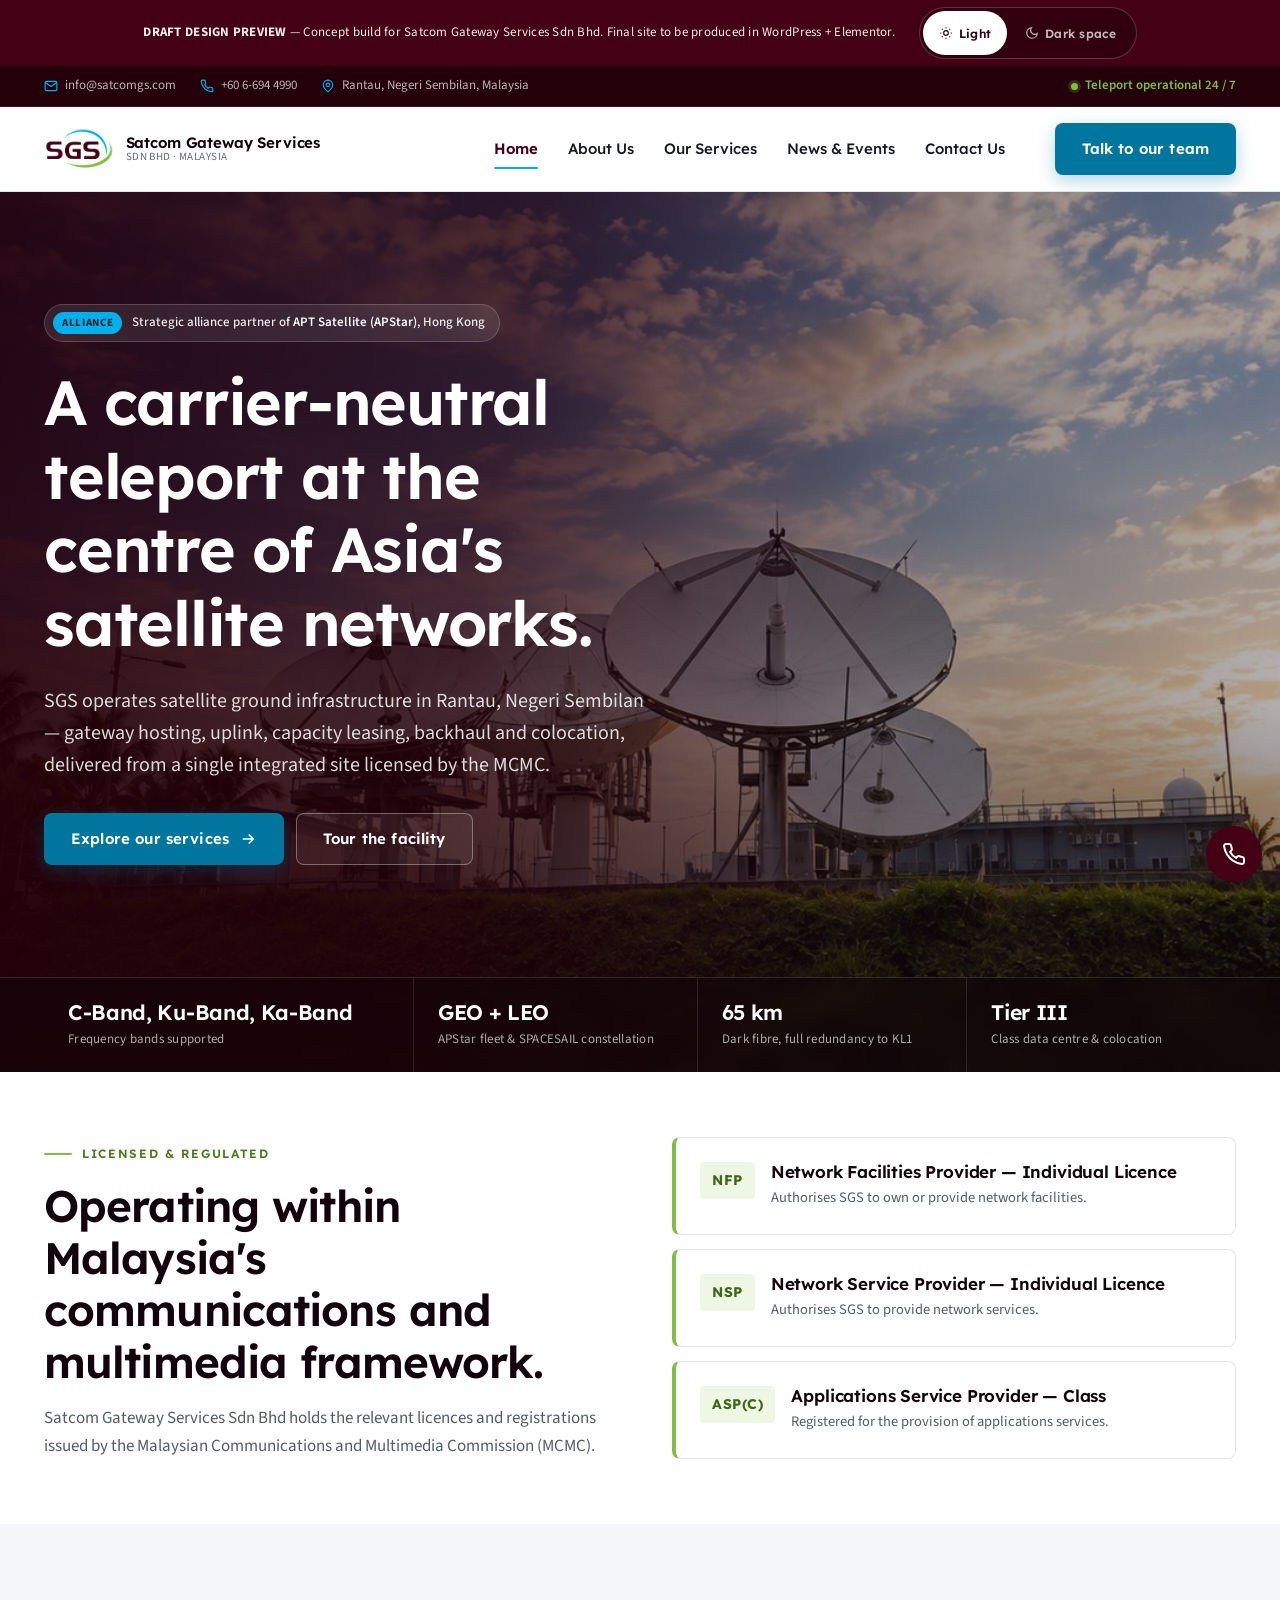
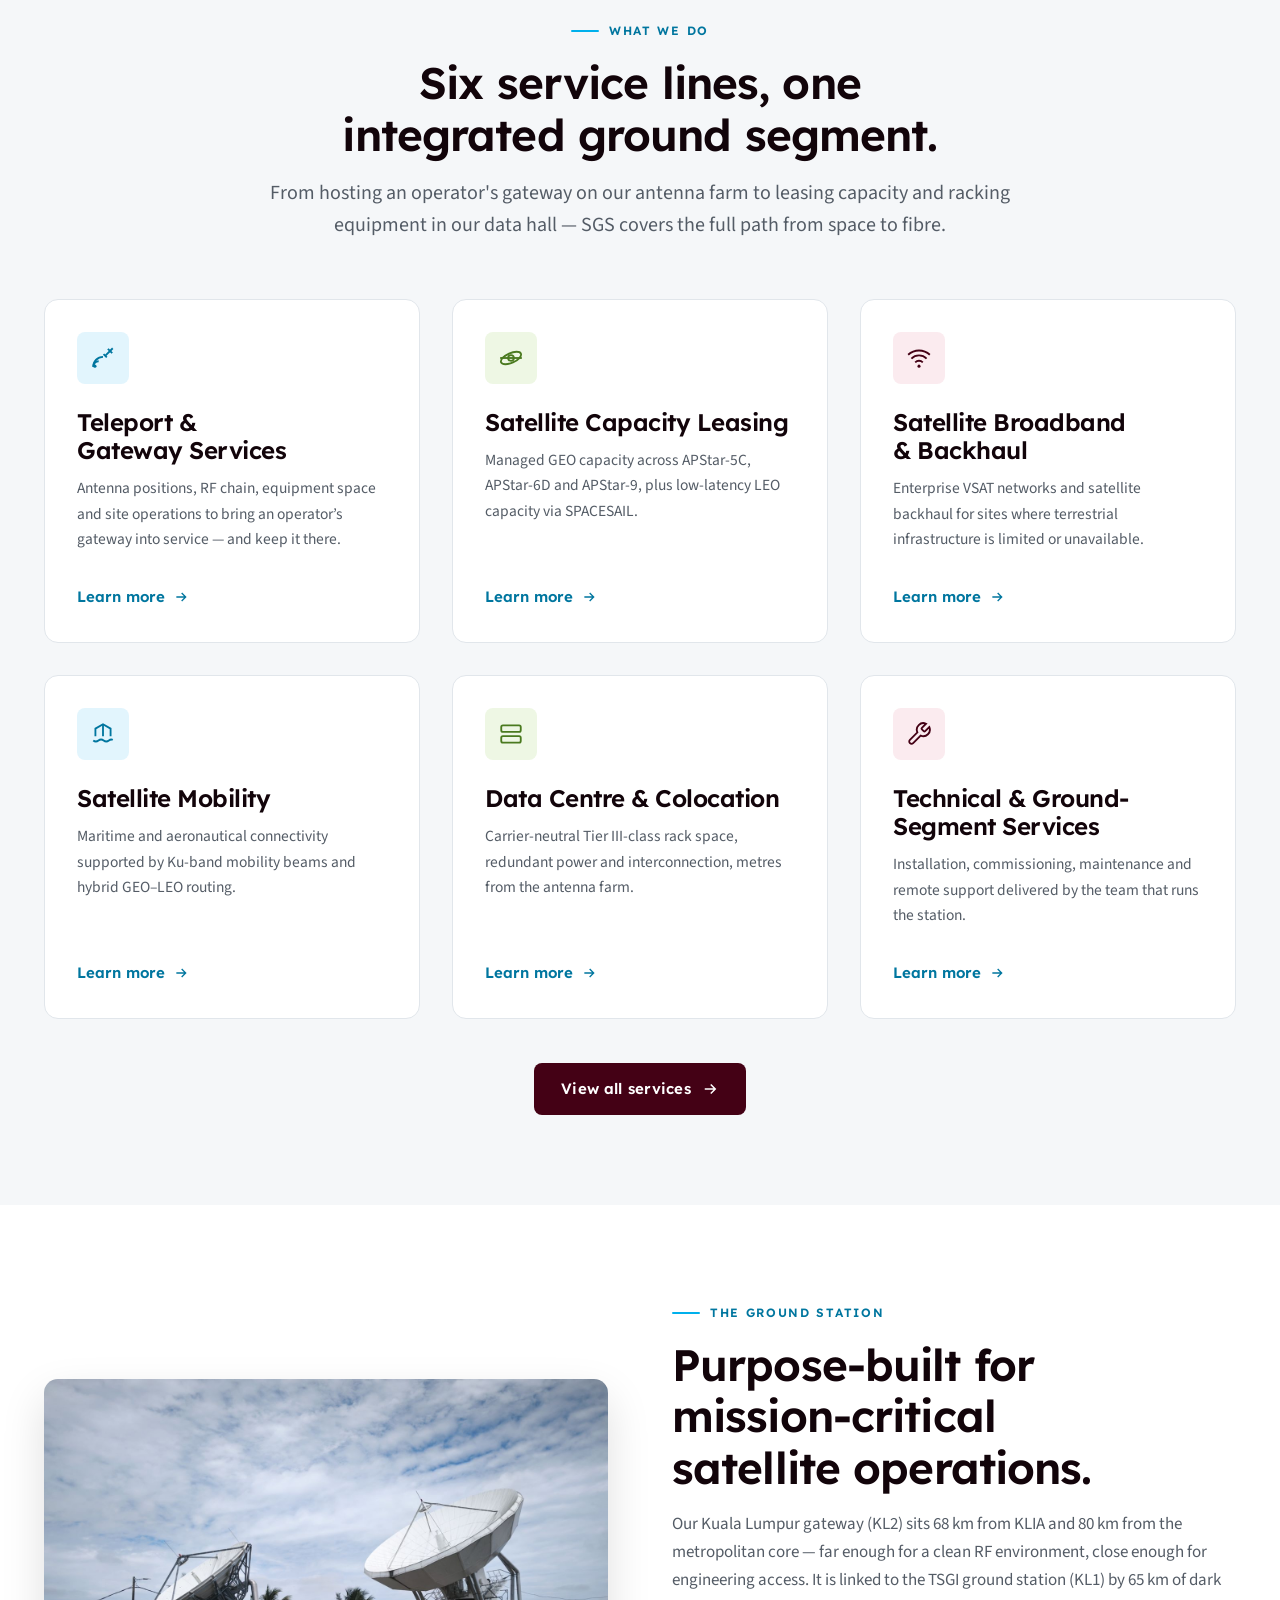
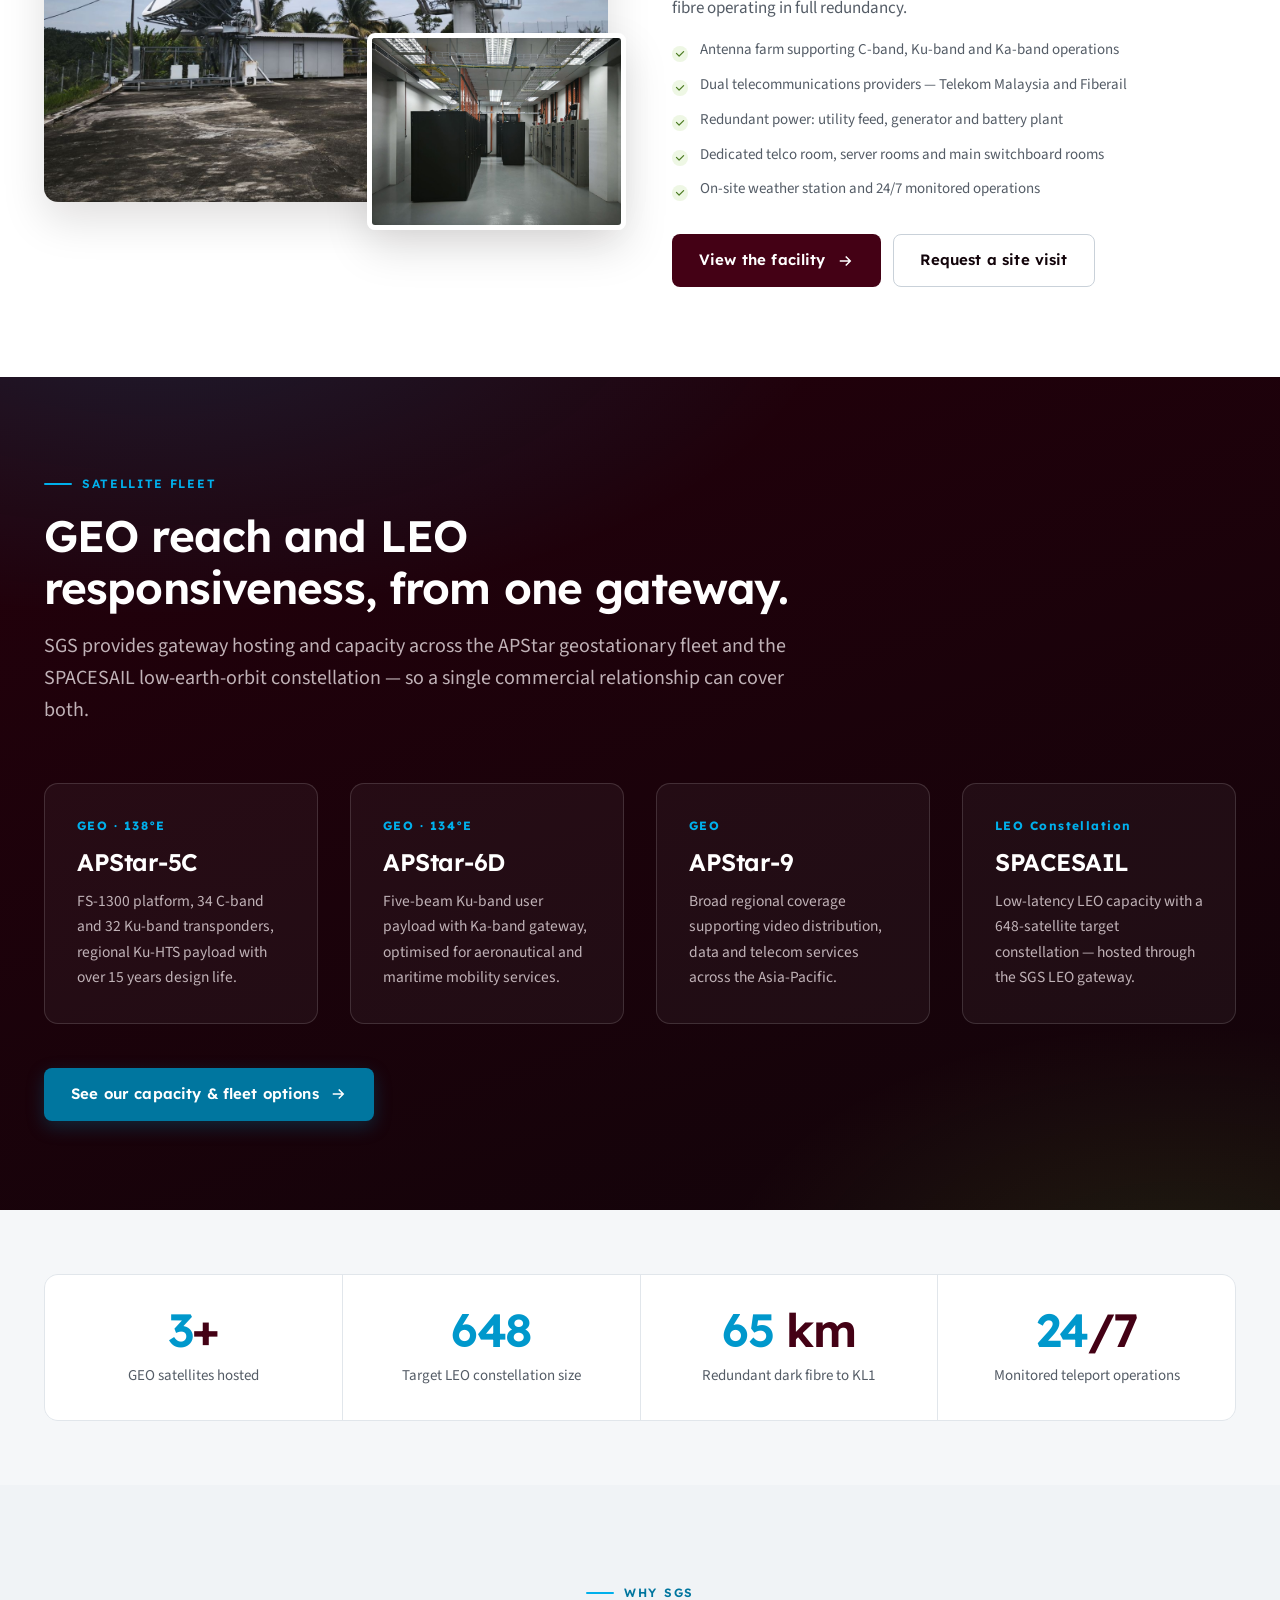
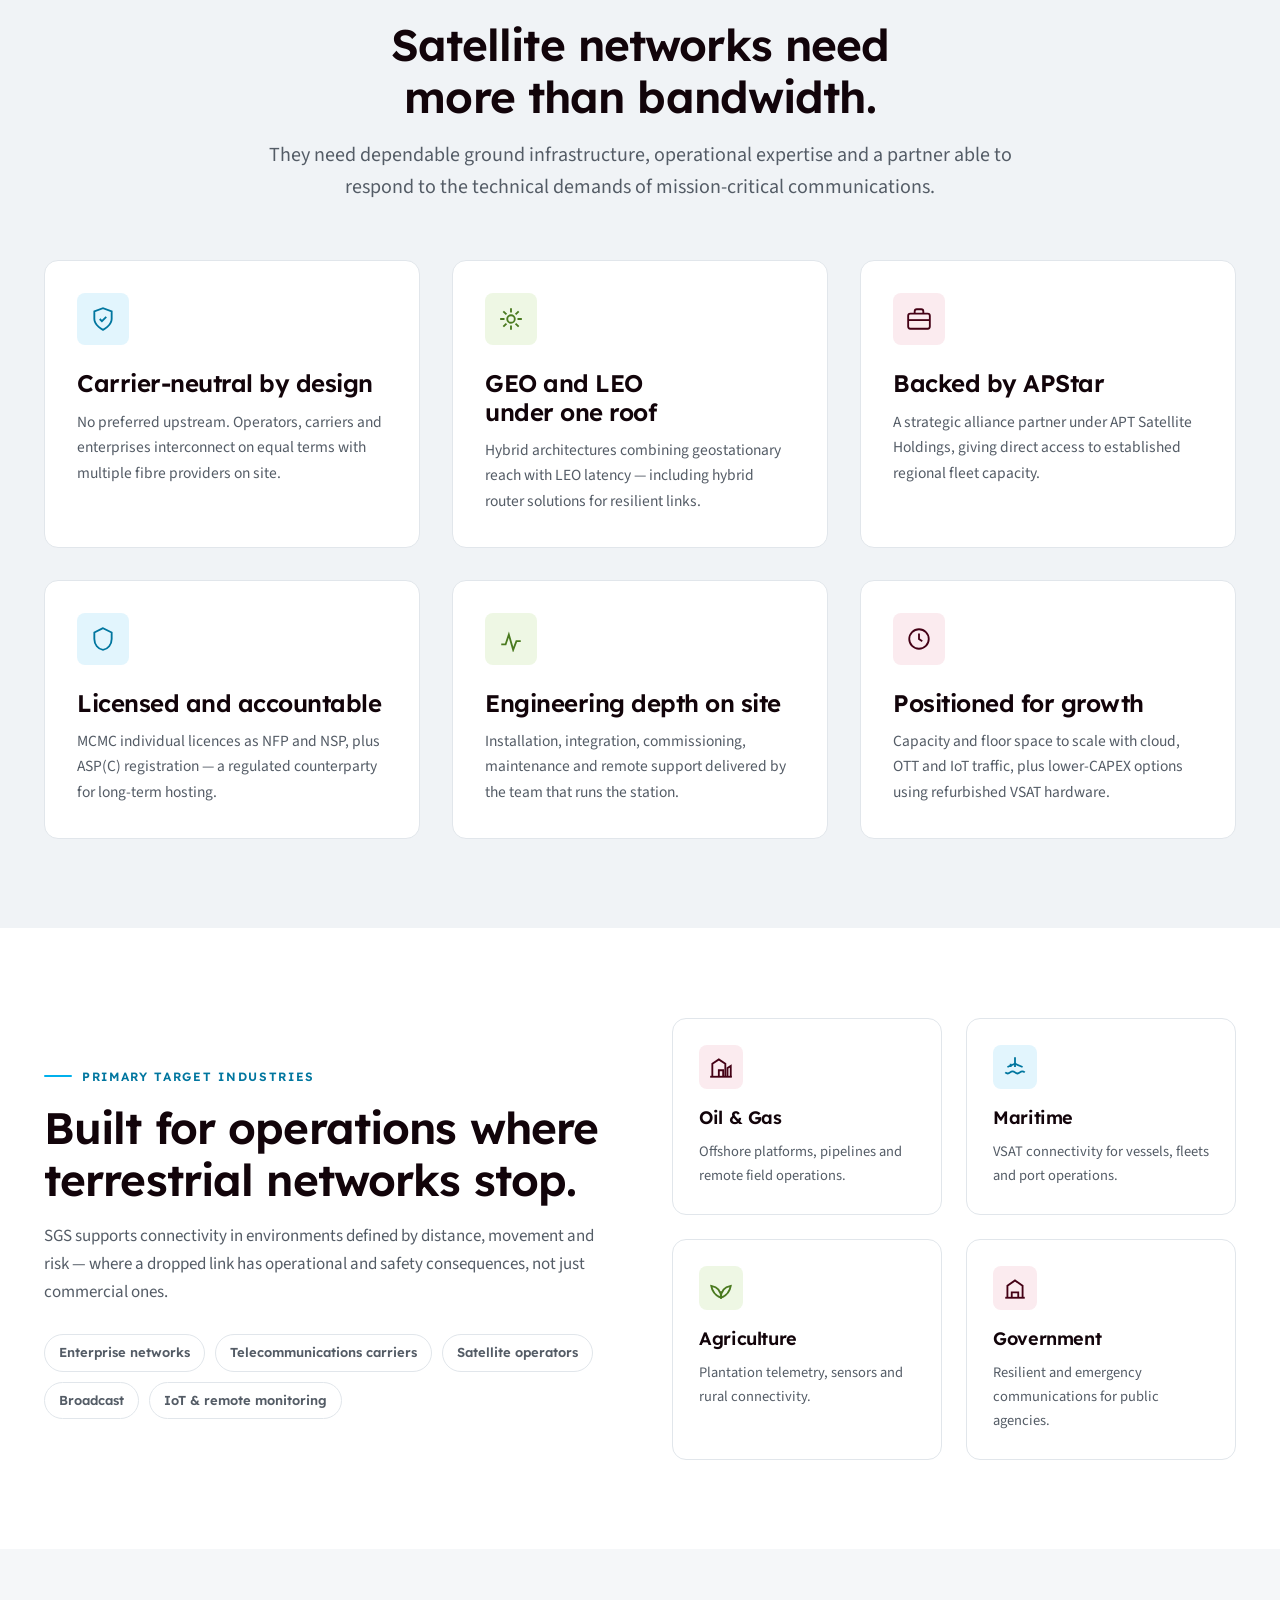
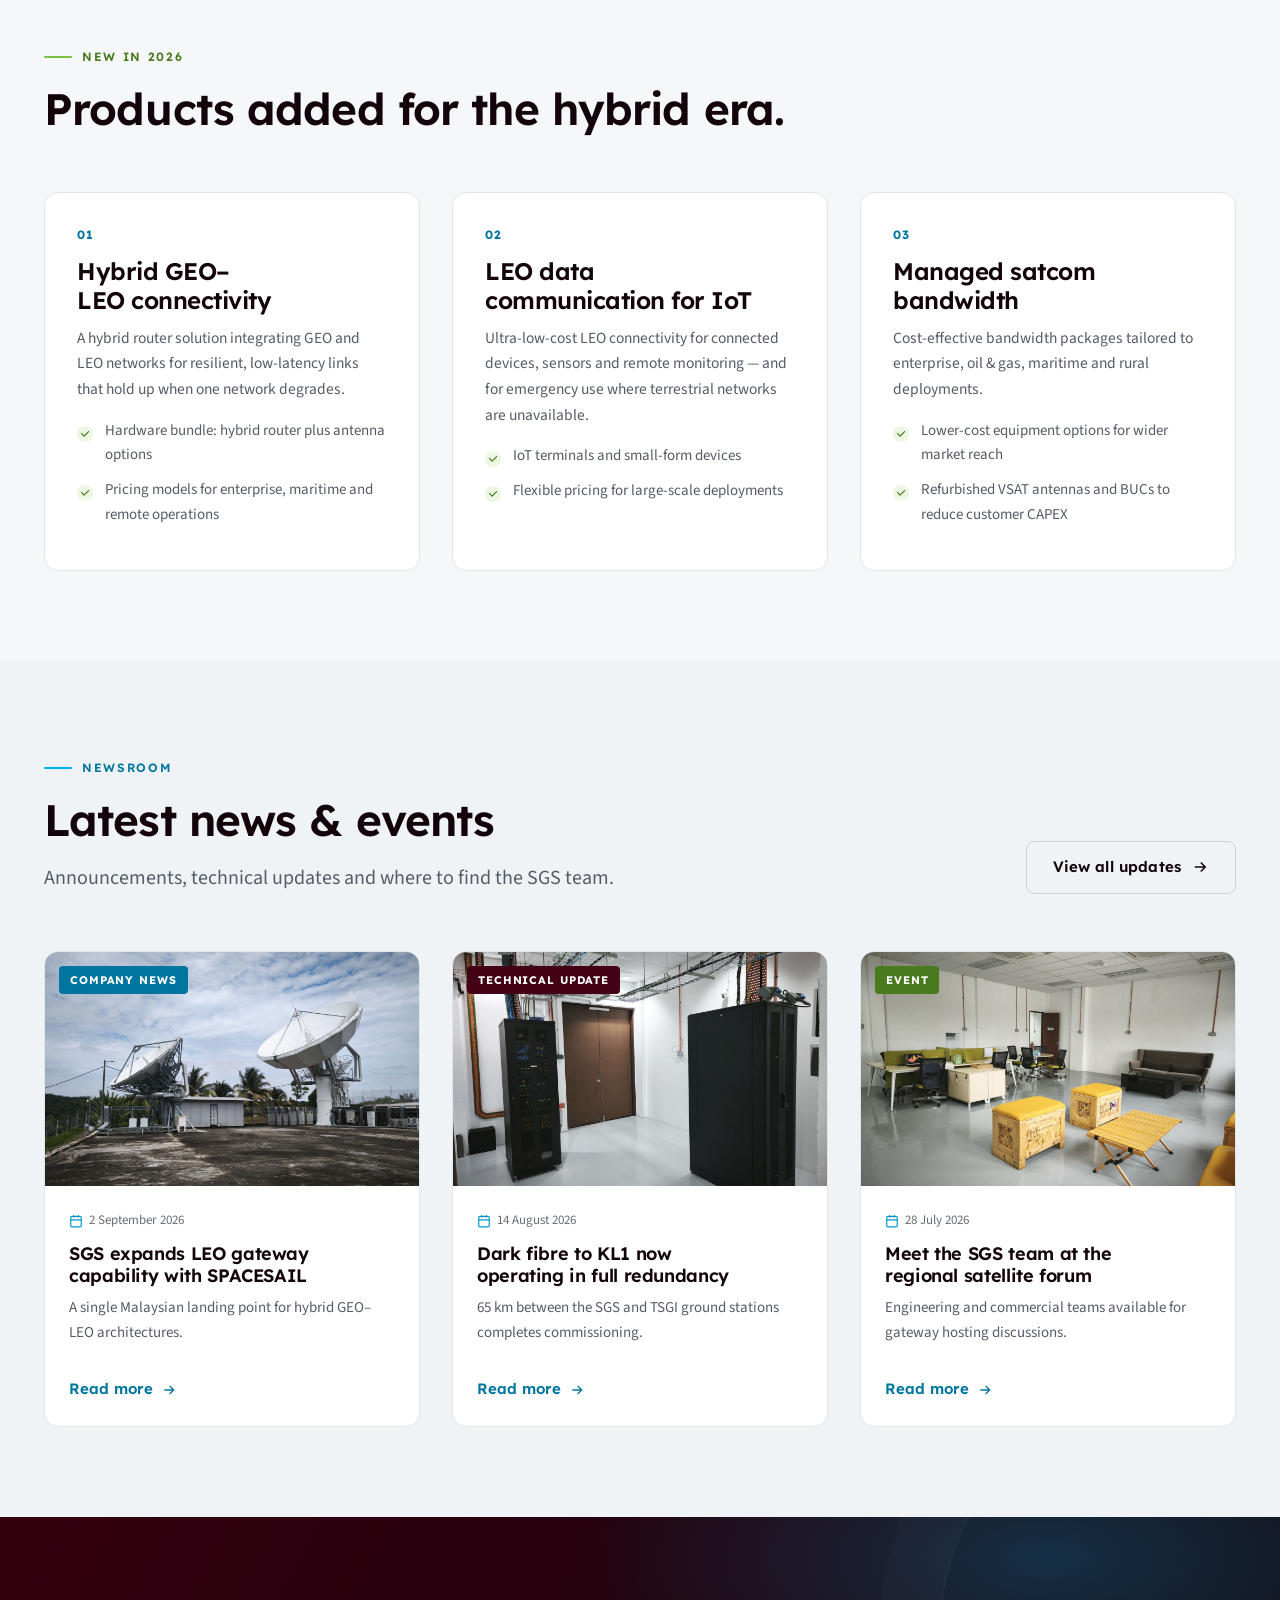
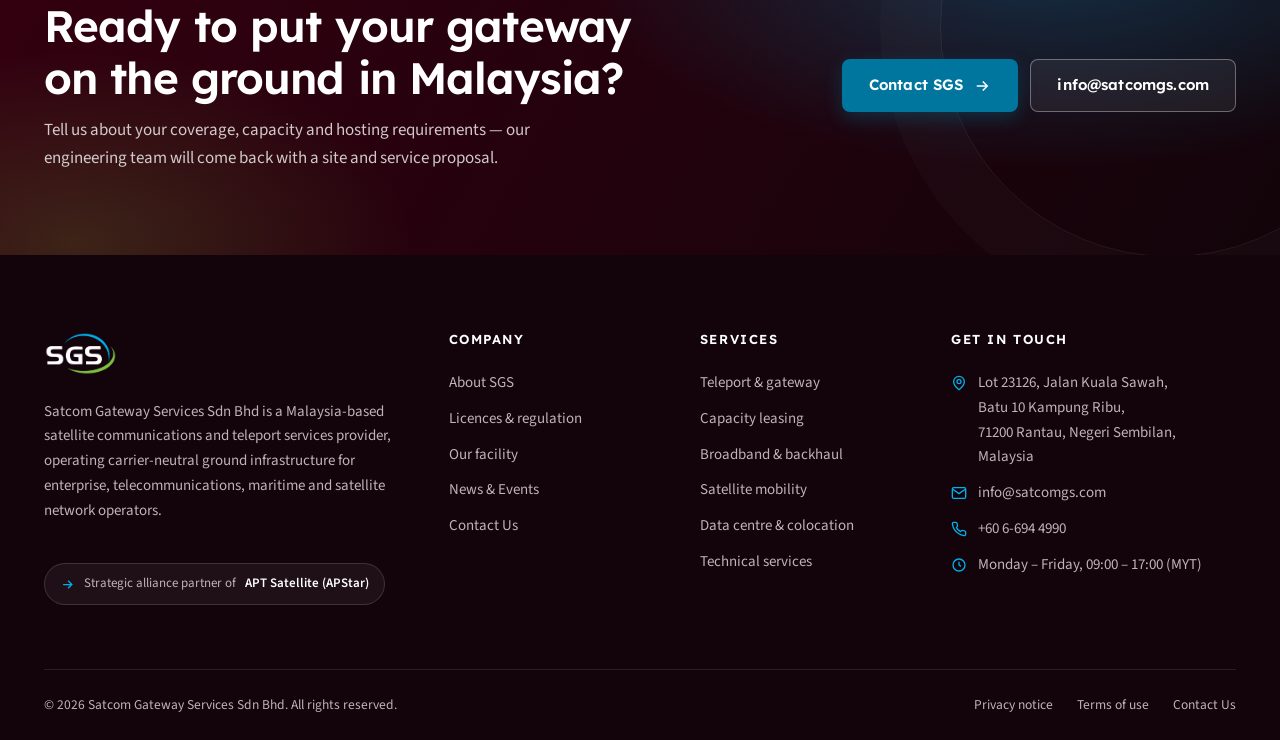
==== commit 122b170b: "Add a dark space theme with a toggle in the preview bar Gives the client both directions to compare." ====
--- a/index.html
+++ b/index.html
@@ -9,6 +9,12 @@
 <link rel="preconnect" href="https://fonts.googleapis.com">
 <link rel="preconnect" href="https://fonts.gstatic.com" crossorigin>
 <link href="https://fonts.googleapis.com/css2?family=Lexend:wght@300;400;500;600;700&family=Source+Sans+3:wght@300;400;500;600;700&display=swap" rel="stylesheet">
+<script>
+/* Draft-only theme switch. Applied before paint so there is no flash of the
+   wrong theme. Not part of the WordPress build. */
+(function(){try{var t=localStorage.getItem('sgs-theme');
+if(t==='dark'||t==='light'){document.documentElement.setAttribute('data-theme',t);}}catch(e){}})();
+</script>
 <link rel="stylesheet" href="assets/css/style.css">
 </head>
 <body>
@@ -16,7 +22,11 @@
 <a class="skip-link" href="#main">Skip to main content</a>
 
 <div class="draft-flag">
-  <strong>DRAFT DESIGN PREVIEW</strong> — Concept build for Satcom Gateway Services Sdn Bhd. Final site to be produced in WordPress + Elementor.
+  <span class="draft-flag__text"><strong>DRAFT DESIGN PREVIEW</strong> — Concept build for Satcom Gateway Services Sdn Bhd. Final site to be produced in WordPress + Elementor.</span>
+  <span class="theme-switch" role="group" aria-label="Preview theme">
+    <button class="theme-switch__btn" type="button" data-theme-set="light" aria-pressed="true"><svg viewBox="0 0 24 24" fill="none" stroke="currentColor" stroke-width="2" aria-hidden="true"><circle cx="12" cy="12" r="4"/><path d="M12 2v2M12 20v2M4.9 4.9l1.4 1.4M17.7 17.7l1.4 1.4M2 12h2M20 12h2M4.9 19.1l1.4-1.4M17.7 6.3l1.4-1.4"/></svg> Light</button>
+    <button class="theme-switch__btn" type="button" data-theme-set="dark" aria-pressed="false"><svg viewBox="0 0 24 24" fill="none" stroke="currentColor" stroke-width="2" aria-hidden="true"><path d="M21 12.8A9 9 0 1 1 11.2 3a7 7 0 0 0 9.8 9.8Z"/></svg> Dark space</button>
+  </span>
 </div>
 
 <!-- ============ TOP BAR ============ -->
@@ -44,7 +54,8 @@
 <header class="site-header">
   <div class="container site-header__inner">
     <a class="brand" href="index.html" aria-label="SGS — Satcom Gateway Services, home">
-      <img src="assets/img/sgs-logo.png" alt="SGS logo" width="693" height="418">
+      <img class="brand__logo brand__logo--light" src="assets/img/sgs-logo.png" alt="SGS logo" width="693" height="418">
+      <img class="brand__logo brand__logo--dark" src="assets/img/sgs-logo-light.png" alt="" aria-hidden="true" width="693" height="418">
       <span class="brand__text">
         <span class="brand__name">Satcom Gateway Services</span>
         <span class="brand__sub">Sdn Bhd · Malaysia</span>
--- a/assets/css/style.css
+++ b/assets/css/style.css
@@ -419,7 +419,10 @@
   border-top: 1px solid rgba(255, 255, 255, .13);
 }
 .hero__strip-grid {
-  display: grid; grid-template-columns: repeat(4, 1fr);
+  display: grid;
+  /* first cell is wider: it carries the longest value (the band list),
+     which must stay on a single line */
+  grid-template-columns: 1.3fr 1fr 0.95fr 0.95fr;
 }
 .hero__strip-item {
   padding: 22px var(--space-5);
@@ -433,10 +436,11 @@
 .hero__strip-item:first-child { border-left: 0; }
 .hero__strip-value {
   font-family: var(--font-display);
-  font-size: clamp(1.25rem, 1.1rem + .45vw, 1.5rem);
+  font-size: clamp(1.0625rem, .82rem + .62vw, 1.375rem);
   font-weight: 600;
   color: #fff; line-height: 1.15;
-  text-wrap: balance;
+  letter-spacing: -.015em;
+  white-space: nowrap;
 }
 .hero__strip-label {
   font-size: .8125rem; color: rgba(255, 255, 255, .66);
@@ -1063,6 +1067,13 @@
   .topbar__list { justify-content: center; gap: var(--space-4); }
 }
 
+/* Below ~400px the brand lockup plus the hamburger exceed the viewport and
+   push the toggle off-screen. Drop to the logo mark alone. */
+@media (max-width: 400px) {
+  .brand__text { display: none; }
+  .brand img { height: 38px; }
+}
+
 @media (max-width: 640px) {
   body { font-size: 16px; }
   .grid--2, .grid--3, .grid--4 { grid-template-columns: 1fr; }
@@ -1070,6 +1081,9 @@
   .hero__strip-grid { grid-template-columns: 1fr; }
   .hero__strip-item { border-left: 0 !important; border-top: 1px solid rgba(255, 255, 255, .11); }
   .hero__strip-item:first-child { border-top: 0; }
+  /* One cell per row here, so a wrapped value cannot misalign the labels —
+     allow wrapping again so very narrow screens (320px) never overflow. */
+  .hero__strip-value { white-space: normal; }
   .gallery { grid-template-columns: repeat(2, 1fr); }
   .gallery__item--wide { grid-column: span 2; aspect-ratio: 4 / 3; }
   .footer-grid { grid-template-columns: 1fr; gap: var(--space-6); }
@@ -1285,3 +1299,295 @@
   .float-actions { right: 14px; bottom: 14px; gap: 10px; }
   .float-btn { width: 52px; height: 52px; }
 }
+
+/* ==========================================================================
+   29. THEME SWITCH  (draft-only control in the preview bar)
+   Not part of the WordPress build — it exists so the client can compare the
+   two directions side by side. Once a direction is chosen, only that one
+   gets built in Elementor.
+   ========================================================================== */
+.draft-flag {
+  display: flex; align-items: center; justify-content: center;
+  gap: var(--space-5); flex-wrap: wrap;
+}
+.draft-flag__text { opacity: .92; }
+
+.theme-switch {
+  display: inline-flex; align-items: center; gap: 2px;
+  padding: 3px;
+  background: rgba(0, 0, 0, .28);
+  border: 1px solid rgba(255, 255, 255, .20);
+  border-radius: 999px;
+  flex: none;
+}
+.theme-switch__btn {
+  appearance: none;
+  min-height: 44px;            /* tap target, same rule as the rest of the site */
+  padding: 6px 16px;
+  display: inline-flex; align-items: center; gap: 6px;
+  background: transparent; border: 0; border-radius: 999px;
+  color: rgba(255, 255, 255, .72);
+  font-family: var(--font-display); font-size: .75rem; font-weight: 600;
+  letter-spacing: .02em; cursor: pointer;
+  transition: background var(--dur) var(--ease), color var(--dur) var(--ease);
+}
+.theme-switch__btn:hover { color: #fff; }
+.theme-switch__btn[aria-pressed="true"] { background: #fff; color: var(--maroon-800); }
+.theme-switch__btn svg { width: 14px; height: 14px; }
+
+@media (max-width: 640px) {
+  .draft-flag { gap: 10px; padding-block: 9px; }
+  .theme-switch__btn { padding: 6px 12px; font-size: .6875rem; }
+}
+
+/* Logo swaps with the theme */
+.brand__logo--dark { display: none; }
+
+
+/* ==========================================================================
+   30. DARK SPACE THEME
+   Activated by data-theme="dark" on <html>. Because the stylesheet is built
+   on tokens, most of this is a palette swap; the rest are places where a
+   light surface was hard-coded.
+   ========================================================================== */
+:root[data-theme="dark"] {
+  /* Deep space base — cool near-black, warmed slightly toward the brand maroon */
+  --bg:            #06080F;
+  --bg-alt:        #0B0F1C;
+  --surface:       #11162A;
+  --surface-2:     #0A0E1A;
+
+  --fg:            #E9EDF6;
+  --fg-muted:      #A9B3C9;
+  --fg-subtle:     #7E89A3;
+
+  --border:        #1D2440;
+  --border-strong: #2E3758;
+
+  /* On dark, the bright logo colours are the correct ones — they only failed
+     contrast against white. Here they are the most legible option. */
+  --cyan-700:      #3FC8F5;
+  --cyan-800:      #7ADBFA;
+  --cyan-100:      rgba(0, 176, 236, .14);
+  --green-600:     #8FD152;
+  --green-700:     #A8DE77;
+  --green-100:     rgba(126, 191, 65, .14);
+
+  --shadow:    0 4px 14px rgba(0, 0, 0, .5);
+  --shadow-lg: 0 20px 48px rgba(0, 0, 0, .62);
+  --shadow-sm: 0 1px 3px rgba(0, 0, 0, .45);
+
+  color-scheme: dark;
+}
+
+/* --- star field ------------------------------------------------------- */
+:root[data-theme="dark"] body { background: var(--bg); }
+:root[data-theme="dark"] body::before {
+  content: "";
+  position: fixed; inset: 0; z-index: -2;
+  pointer-events: none;
+  background-image:
+    /* nebulae */
+    radial-gradient(900px 600px at 12% 8%,  rgba(0, 176, 236, .10), transparent 62%),
+    radial-gradient(760px 520px at 88% 32%, rgba(126, 65, 100, .10), transparent 60%),
+    radial-gradient(680px 480px at 70% 88%, rgba(126, 191, 65, .07), transparent 60%),
+    /* stars */
+    radial-gradient(1.4px 1.4px at 12% 14%, rgba(255,255,255,.85), transparent),
+    radial-gradient(1.2px 1.2px at 27% 62%, rgba(255,255,255,.65), transparent),
+    radial-gradient(1.6px 1.6px at 41% 23%, rgba(255,255,255,.80), transparent),
+    radial-gradient(1.1px 1.1px at 58% 77%, rgba(255,255,255,.55), transparent),
+    radial-gradient(1.5px 1.5px at 73% 41%, rgba(190,235,255,.80), transparent),
+    radial-gradient(1.2px 1.2px at 86% 68%, rgba(255,255,255,.60), transparent),
+    radial-gradient(1.3px 1.3px at 34% 89%, rgba(255,255,255,.55), transparent),
+    radial-gradient(1.7px 1.7px at 64% 11%, rgba(214,245,255,.85), transparent),
+    radial-gradient(1.1px 1.1px at  8% 47%, rgba(255,255,255,.50), transparent),
+    radial-gradient(1.4px 1.4px at 93% 19%, rgba(255,255,255,.70), transparent),
+    radial-gradient(1.2px 1.2px at 48% 52%, rgba(255,255,255,.45), transparent),
+    radial-gradient(1.5px 1.5px at 19% 79%, rgba(200,240,255,.65), transparent);
+  background-repeat: no-repeat, no-repeat, no-repeat,
+                     repeat, repeat, repeat, repeat, repeat, repeat,
+                     repeat, repeat, repeat, repeat, repeat, repeat;
+  background-size: auto, auto, auto,
+                   620px 620px, 540px 540px, 700px 700px, 480px 480px,
+                   660px 660px, 580px 580px, 720px 720px, 500px 500px,
+                   640px 640px, 560px 560px, 680px 680px, 600px 600px;
+}
+
+/* Sections become translucent panels so the star field reads through them */
+:root[data-theme="dark"] .section--light { background: rgba(255, 255, 255, .030); }
+:root[data-theme="dark"] .section--tint  { background: rgba(255, 255, 255, .015); }
+:root[data-theme="dark"] .section--dark {
+  background:
+    radial-gradient(1100px 520px at 12% -10%, rgba(0, 176, 236, .17), transparent 62%),
+    radial-gradient(760px 420px at 92% 108%, rgba(126, 191, 65, .12), transparent 60%),
+    linear-gradient(160deg, #0D1124 0%, #05070E 100%);
+}
+
+/* --- header ------------------------------------------------------------ */
+:root[data-theme="dark"] .site-header {
+  background: rgba(8, 11, 22, .86);
+  border-bottom-color: var(--border);
+}
+:root[data-theme="dark"] .site-header.is-stuck { box-shadow: 0 6px 26px rgba(0, 0, 0, .55); }
+:root[data-theme="dark"] .brand__name { color: var(--fg); }
+:root[data-theme="dark"] .brand__logo--light { display: none; }
+:root[data-theme="dark"] .brand__logo--dark  { display: block; }
+:root[data-theme="dark"] .nav__link { color: var(--fg-muted); }
+:root[data-theme="dark"] .nav__link:hover { color: #fff; background: rgba(255, 255, 255, .06); }
+:root[data-theme="dark"] .nav__link.is-active { color: #fff; }
+:root[data-theme="dark"] .nav-toggle { color: var(--fg); border-color: var(--border-strong); }
+:root[data-theme="dark"] .nav { background: var(--bg-alt); border-top-color: var(--border); }
+:root[data-theme="dark"] .nav__link.is-active { background: rgba(0, 176, 236, .12); }
+
+/* --- headings and prose ------------------------------------------------- */
+:root[data-theme="dark"] h1,
+:root[data-theme="dark"] h2,
+:root[data-theme="dark"] h3,
+:root[data-theme="dark"] h4,
+:root[data-theme="dark"] h5 { color: var(--fg); }
+:root[data-theme="dark"] .prose { color: #D3DAE8; }
+:root[data-theme="dark"] .prose blockquote { color: var(--fg); }
+:root[data-theme="dark"] .prose hr { border-top-color: var(--border); }
+
+/* --- surfaces ----------------------------------------------------------- */
+:root[data-theme="dark"] .card,
+:root[data-theme="dark"] .post-card,
+:root[data-theme="dark"] .aside-card,
+:root[data-theme="dark"] .form-card,
+:root[data-theme="dark"] .table-wrap,
+:root[data-theme="dark"] .accordion,
+:root[data-theme="dark"] .licence-card,
+:root[data-theme="dark"] .map-embed,
+:root[data-theme="dark"] .pagination a,
+:root[data-theme="dark"] .pagination span,
+:root[data-theme="dark"] .filter-chip,
+:root[data-theme="dark"] .pill,
+:root[data-theme="dark"] .share a {
+  background: rgba(255, 255, 255, .045);
+  border-color: var(--border);
+  color: var(--fg-muted);
+}
+:root[data-theme="dark"] .card:hover,
+:root[data-theme="dark"] .post-card:hover { border-color: rgba(63, 200, 245, .40); }
+:root[data-theme="dark"] .post-card__body h3 a { color: var(--fg); }
+:root[data-theme="dark"] .post-card__body h3 a:hover { color: var(--cyan-700); }
+:root[data-theme="dark"] .aside-card li a { color: var(--fg); }
+:root[data-theme="dark"] .aside-card li a:hover { color: var(--cyan-700); }
+:root[data-theme="dark"] .aside-card li { border-bottom-color: var(--border); }
+:root[data-theme="dark"] .accordion__item + .accordion__item { border-top-color: var(--border); }
+:root[data-theme="dark"] .accordion__trigger { color: var(--fg); }
+:root[data-theme="dark"] .accordion__trigger:hover { background: rgba(255, 255, 255, .05); color: var(--cyan-700); }
+:root[data-theme="dark"] .filter-chip[aria-pressed="true"],
+:root[data-theme="dark"] .pagination .is-current {
+  background: var(--cyan-700); border-color: var(--cyan-700); color: #05070E;
+}
+:root[data-theme="dark"] .licence-card { border-left-color: var(--green-500); }
+:root[data-theme="dark"] .licence-card__code { background: rgba(126, 191, 65, .16); color: var(--green-700); }
+:root[data-theme="dark"] .licence-card h4 { color: var(--fg); }
+
+/* stats */
+:root[data-theme="dark"] .stats { background: var(--border); border-color: var(--border); }
+:root[data-theme="dark"] .stat { background: rgba(255, 255, 255, .04); }
+:root[data-theme="dark"] .stat__value { color: #fff; }
+:root[data-theme="dark"] .stat__value span { color: var(--cyan-700); }
+
+/* figures and galleries */
+:root[data-theme="dark"] .figure,
+:root[data-theme="dark"] .gallery__item { background: var(--surface-2); }
+:root[data-theme="dark"] .figure figcaption {
+  background: rgba(255, 255, 255, .04); border-top-color: var(--border); color: var(--fg-muted);
+}
+:root[data-theme="dark"] .media-stack__float { border-color: var(--surface); }
+:root[data-theme="dark"] .timeline li::before { border-color: var(--bg); }
+
+/* tables */
+:root[data-theme="dark"] .spec-table th { color: var(--fg-muted); }
+:root[data-theme="dark"] .spec-table td { color: var(--fg); }
+:root[data-theme="dark"] .spec-table th,
+:root[data-theme="dark"] .spec-table td,
+:root[data-theme="dark"] .data-table td { border-bottom-color: var(--border); }
+:root[data-theme="dark"] .data-table thead th { background: rgba(255, 255, 255, .09); }
+:root[data-theme="dark"] .data-table td { color: var(--fg); }
+:root[data-theme="dark"] .data-table tbody tr:nth-child(even) { background: rgba(255, 255, 255, .04); }
+:root[data-theme="dark"] .data-table tbody tr:hover { background: rgba(0, 176, 236, .14); }
+
+/* forms */
+:root[data-theme="dark"] .field label { color: var(--fg); }
+/* the required-field asterisk is maroon in light mode — invisible on dark */
+:root[data-theme="dark"] .field .req,
+:root[data-theme="dark"] .req { color: #FF9BB0; }
+:root[data-theme="dark"] .field input,
+:root[data-theme="dark"] .field select,
+:root[data-theme="dark"] .field textarea {
+  background: rgba(255, 255, 255, .05);
+  border-color: var(--border-strong);
+  color: var(--fg);
+}
+:root[data-theme="dark"] .field input::placeholder,
+:root[data-theme="dark"] .field textarea::placeholder { color: var(--fg-subtle); }
+:root[data-theme="dark"] .form-note { background: rgba(0, 176, 236, .12); color: var(--cyan-800); }
+:root[data-theme="dark"] .contact-item { border-bottom-color: var(--border); }
+:root[data-theme="dark"] .contact-item h4 { color: var(--fg); }
+:root[data-theme="dark"] .contact-item__icon { background: rgba(0, 176, 236, .14); color: var(--cyan-700); }
+:root[data-theme="dark"] .map-embed__fallback {
+  color: var(--fg-muted);
+  background-image:
+    linear-gradient(var(--border) 1px, transparent 1px),
+    linear-gradient(90deg, var(--border) 1px, transparent 1px);
+}
+:root[data-theme="dark"] .map-embed__fallback strong { color: var(--fg); }
+
+/* card icon chips */
+:root[data-theme="dark"] .card__icon { background: rgba(0, 176, 236, .14); color: var(--cyan-700); }
+:root[data-theme="dark"] .card__icon--green { background: rgba(126, 191, 65, .14); color: var(--green-600); }
+:root[data-theme="dark"] .card__icon--maroon { background: rgba(212, 72, 110, .14); color: #E77A9B; }
+:root[data-theme="dark"] .card__num { color: var(--cyan-700); }
+
+/* buttons */
+:root[data-theme="dark"] .btn--primary {
+  background: var(--cyan-700); color: #04121A;
+  box-shadow: 0 6px 20px rgba(0, 176, 236, .22);
+}
+:root[data-theme="dark"] .btn--primary:hover { background: var(--cyan-800); color: #04121A; }
+:root[data-theme="dark"] .btn--maroon { background: #8E1A38; color: #fff; }
+:root[data-theme="dark"] .btn--maroon:hover { background: #A62245; color: #fff; }
+:root[data-theme="dark"] .btn--ghost { color: var(--fg); border-color: var(--border-strong); }
+:root[data-theme="dark"] .btn--ghost:hover { background: var(--fg); border-color: var(--fg); color: var(--bg); }
+:root[data-theme="dark"] .link-arrow { color: var(--cyan-700); }
+:root[data-theme="dark"] .eyebrow { color: var(--cyan-700); }
+:root[data-theme="dark"] .eyebrow--green { color: var(--green-600); }
+
+/* news tags keep enough contrast on dark */
+:root[data-theme="dark"] .post-tag--news { background: #0C7AA6; }
+:root[data-theme="dark"] .post-tag--tech { background: #8E1A38; }
+:root[data-theme="dark"] .post-tag--event { background: #4F7F22; }
+
+/* footer already dark; lift it off the page background */
+:root[data-theme="dark"] .site-footer { background: rgba(0, 0, 0, .45); border-top: 1px solid var(--border); }
+
+/* hero scrim deepens slightly so the headline holds over the photo */
+:root[data-theme="dark"] .hero__scrim {
+  background:
+    linear-gradient(100deg, rgba(5, 7, 16, .95) 0%, rgba(5, 7, 16, .84) 38%,
+                    rgba(5, 7, 16, .50) 72%, rgba(5, 7, 16, .38) 100%),
+    linear-gradient(to top, rgba(5, 7, 16, .80) 0%, transparent 42%);
+}
+:root[data-theme="dark"] .page-hero {
+  background:
+    radial-gradient(900px 400px at 8% 0%, rgba(0, 176, 236, .20), transparent 60%),
+    radial-gradient(620px 340px at 96% 100%, rgba(126, 191, 65, .13), transparent 60%),
+    linear-gradient(150deg, #0D1124 0%, #05070E 100%);
+}
+:root[data-theme="dark"] .cta-band {
+  background:
+    radial-gradient(760px 340px at 82% 12%, rgba(0, 176, 236, .26), transparent 62%),
+    radial-gradient(560px 320px at 6% 96%, rgba(126, 191, 65, .17), transparent 60%),
+    linear-gradient(120deg, #131A33 0%, #05070E 100%);
+}
+
+/* photos sit a touch softer against the dark page */
+:root[data-theme="dark"] .figure img,
+:root[data-theme="dark"] .media-stack img,
+:root[data-theme="dark"] .gallery__item img,
+:root[data-theme="dark"] .post-card__media img { filter: brightness(.93) saturate(1.04); }
+:root[data-theme="dark"] .hero__bg { filter: brightness(.82) saturate(1.05); }
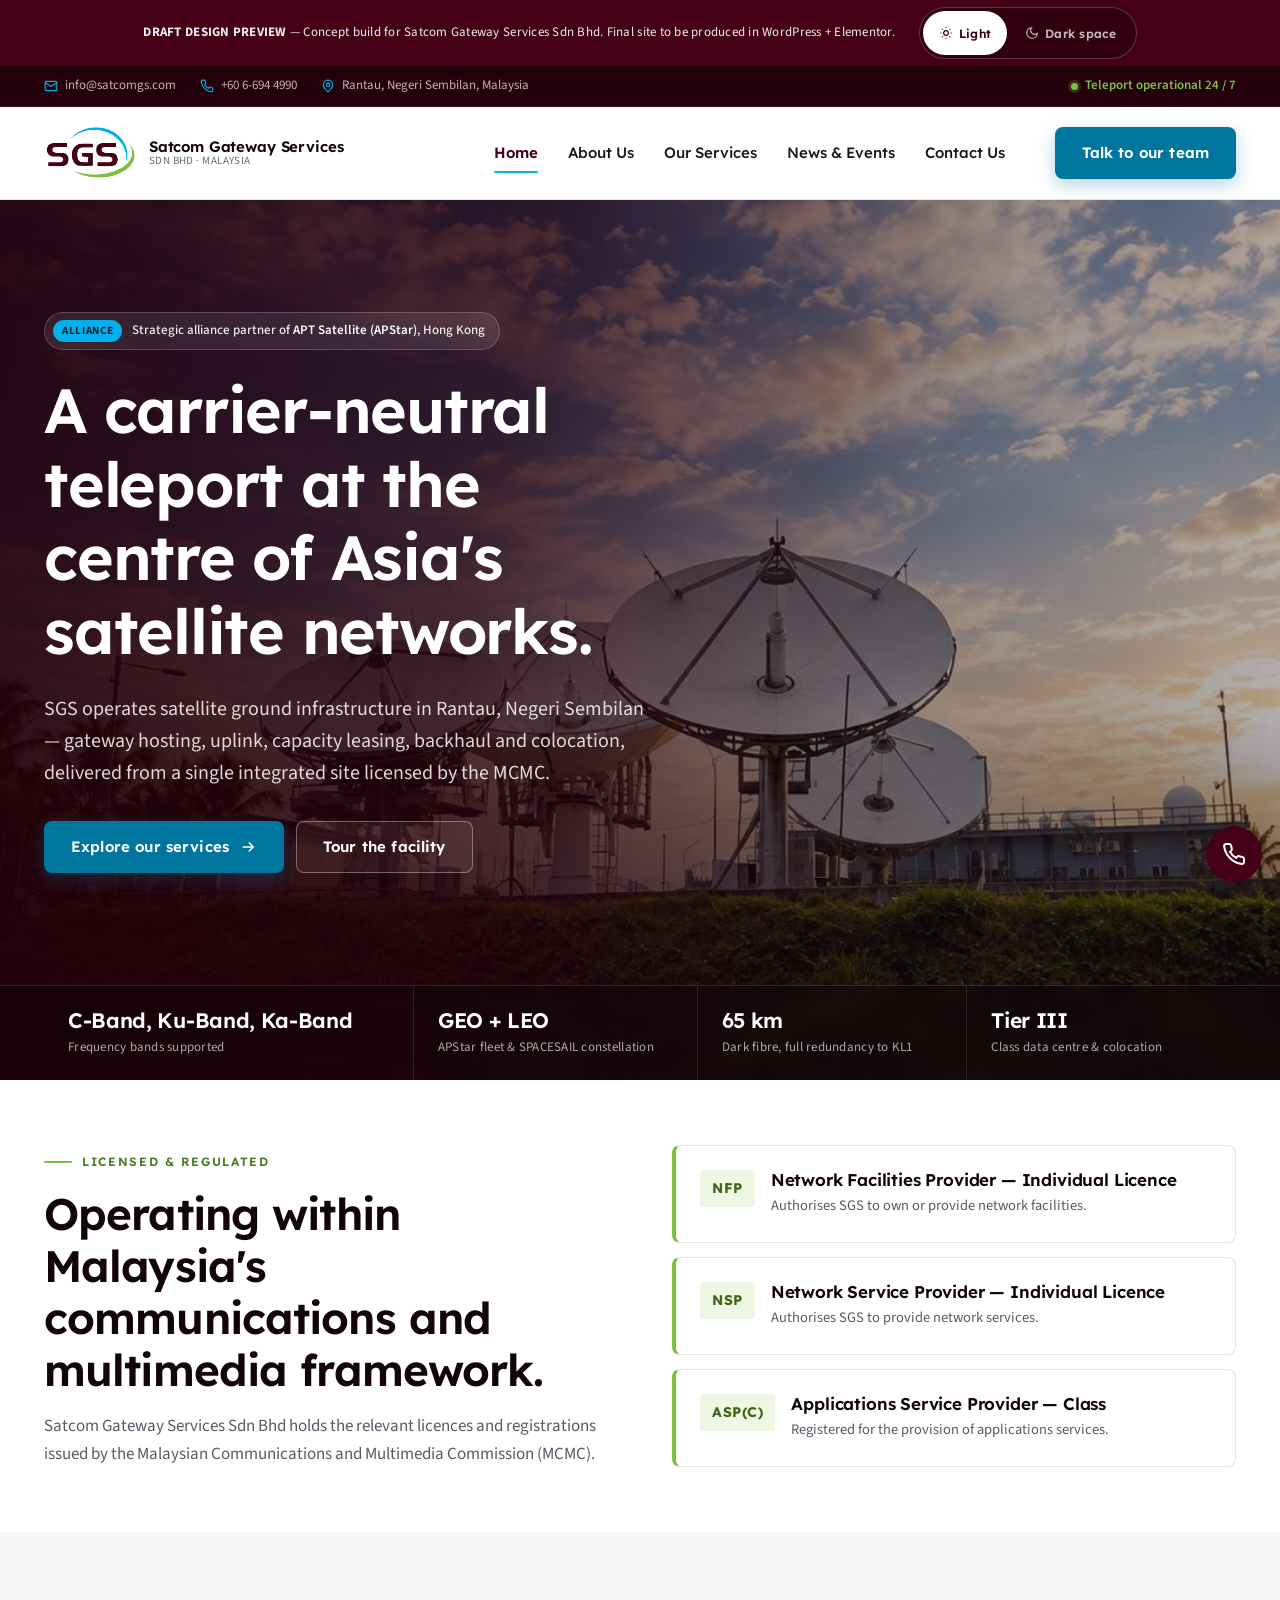
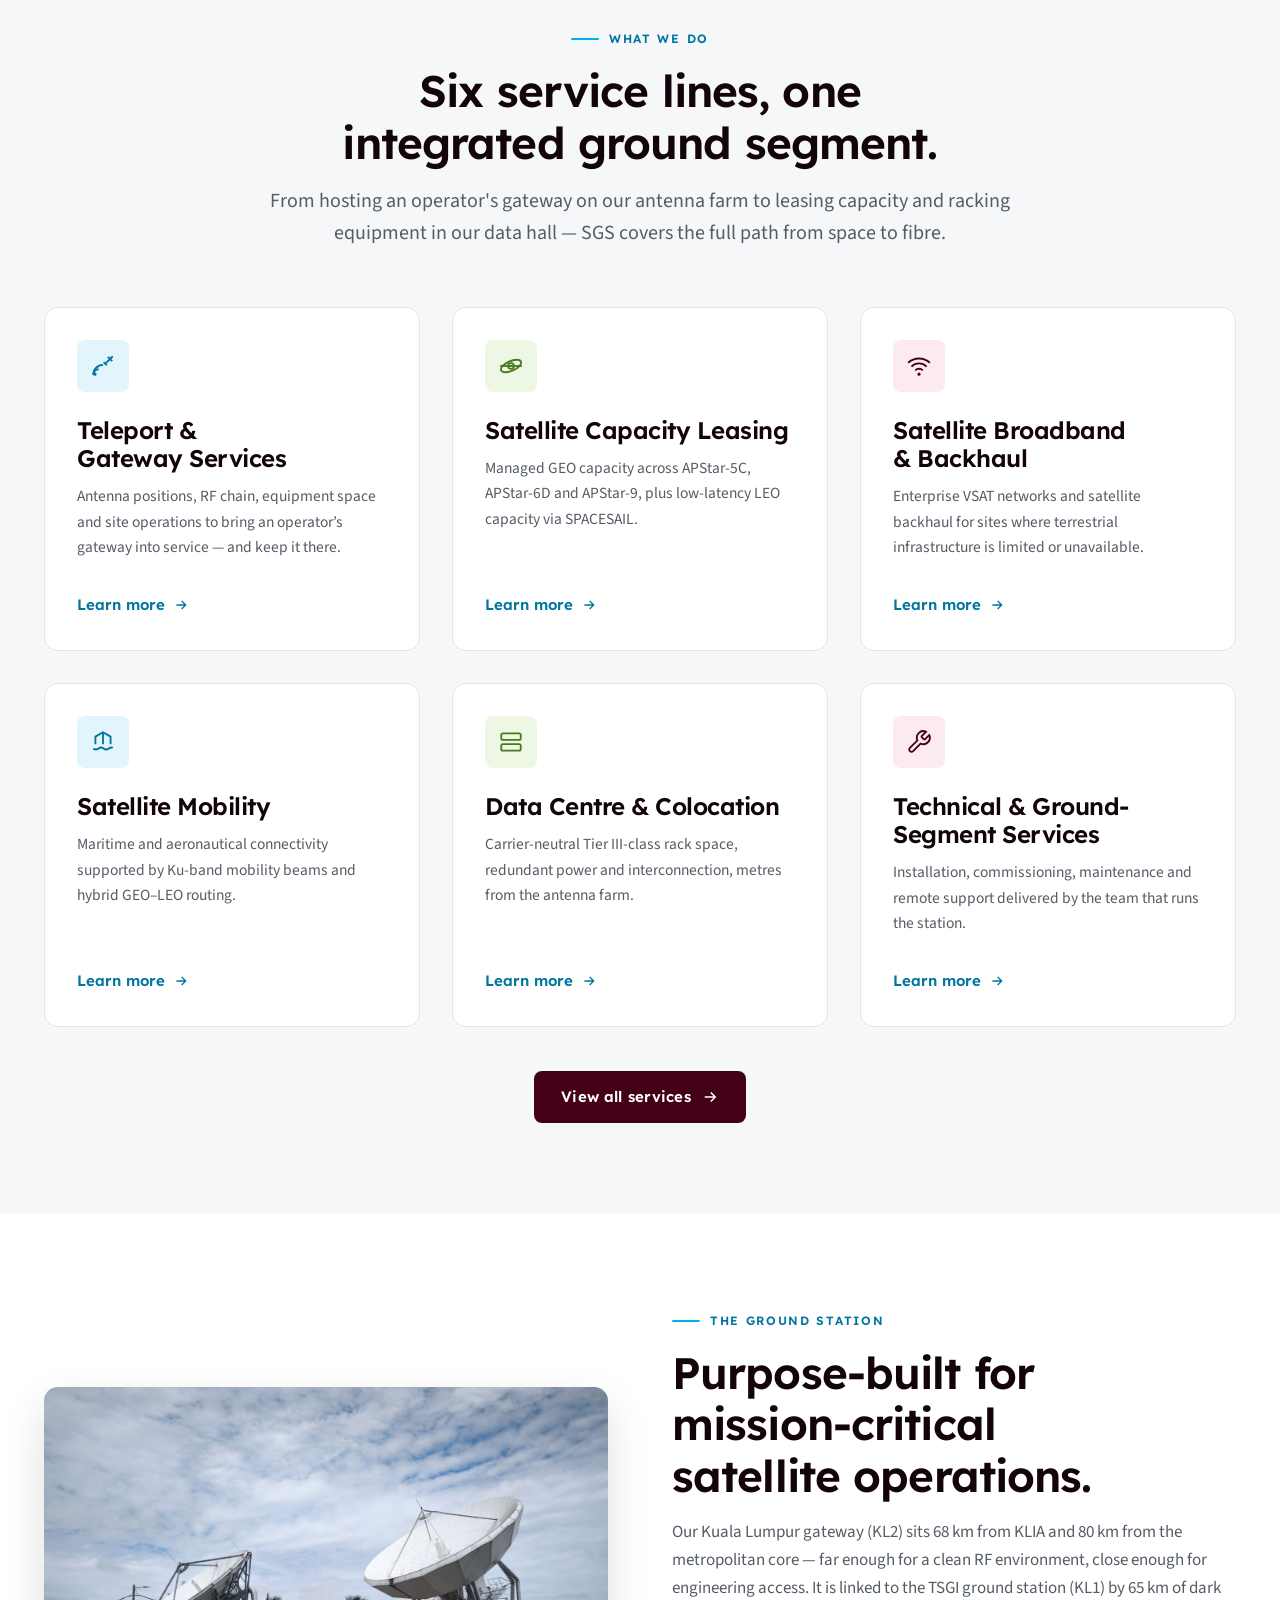
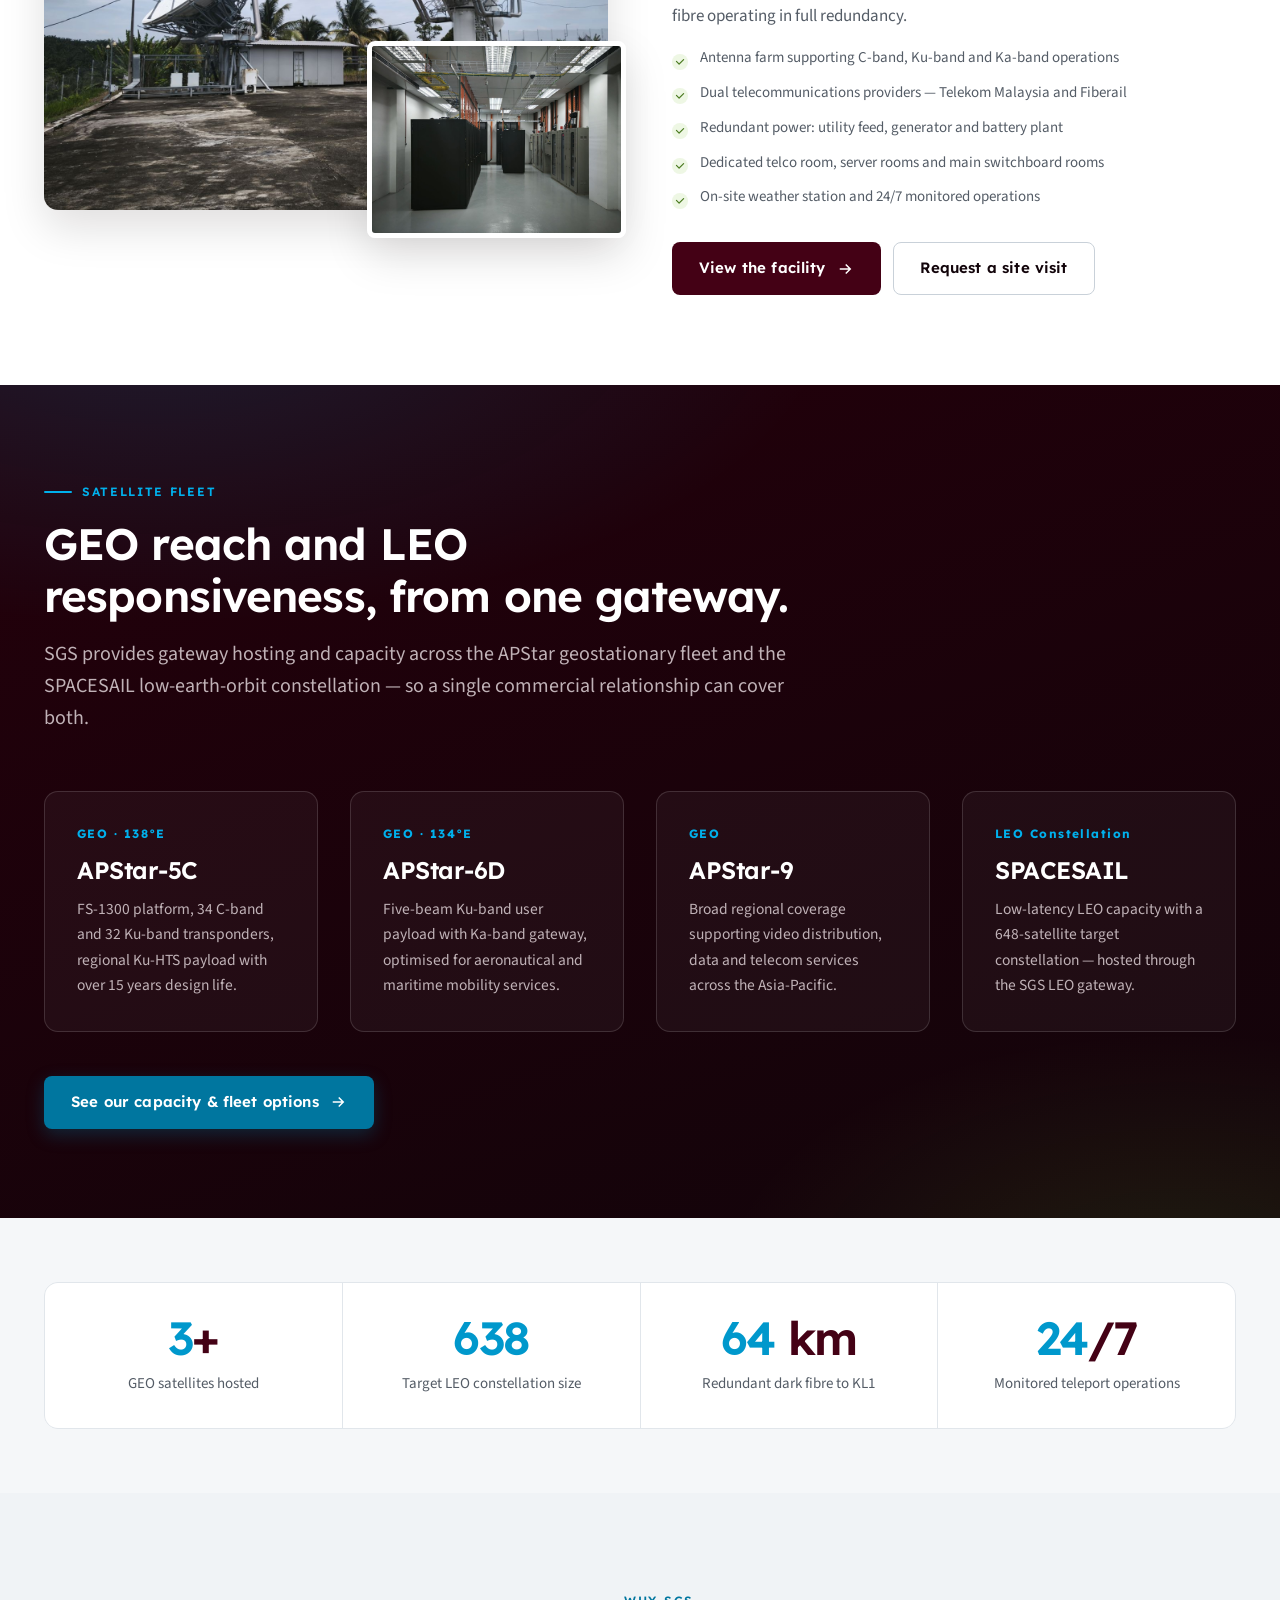
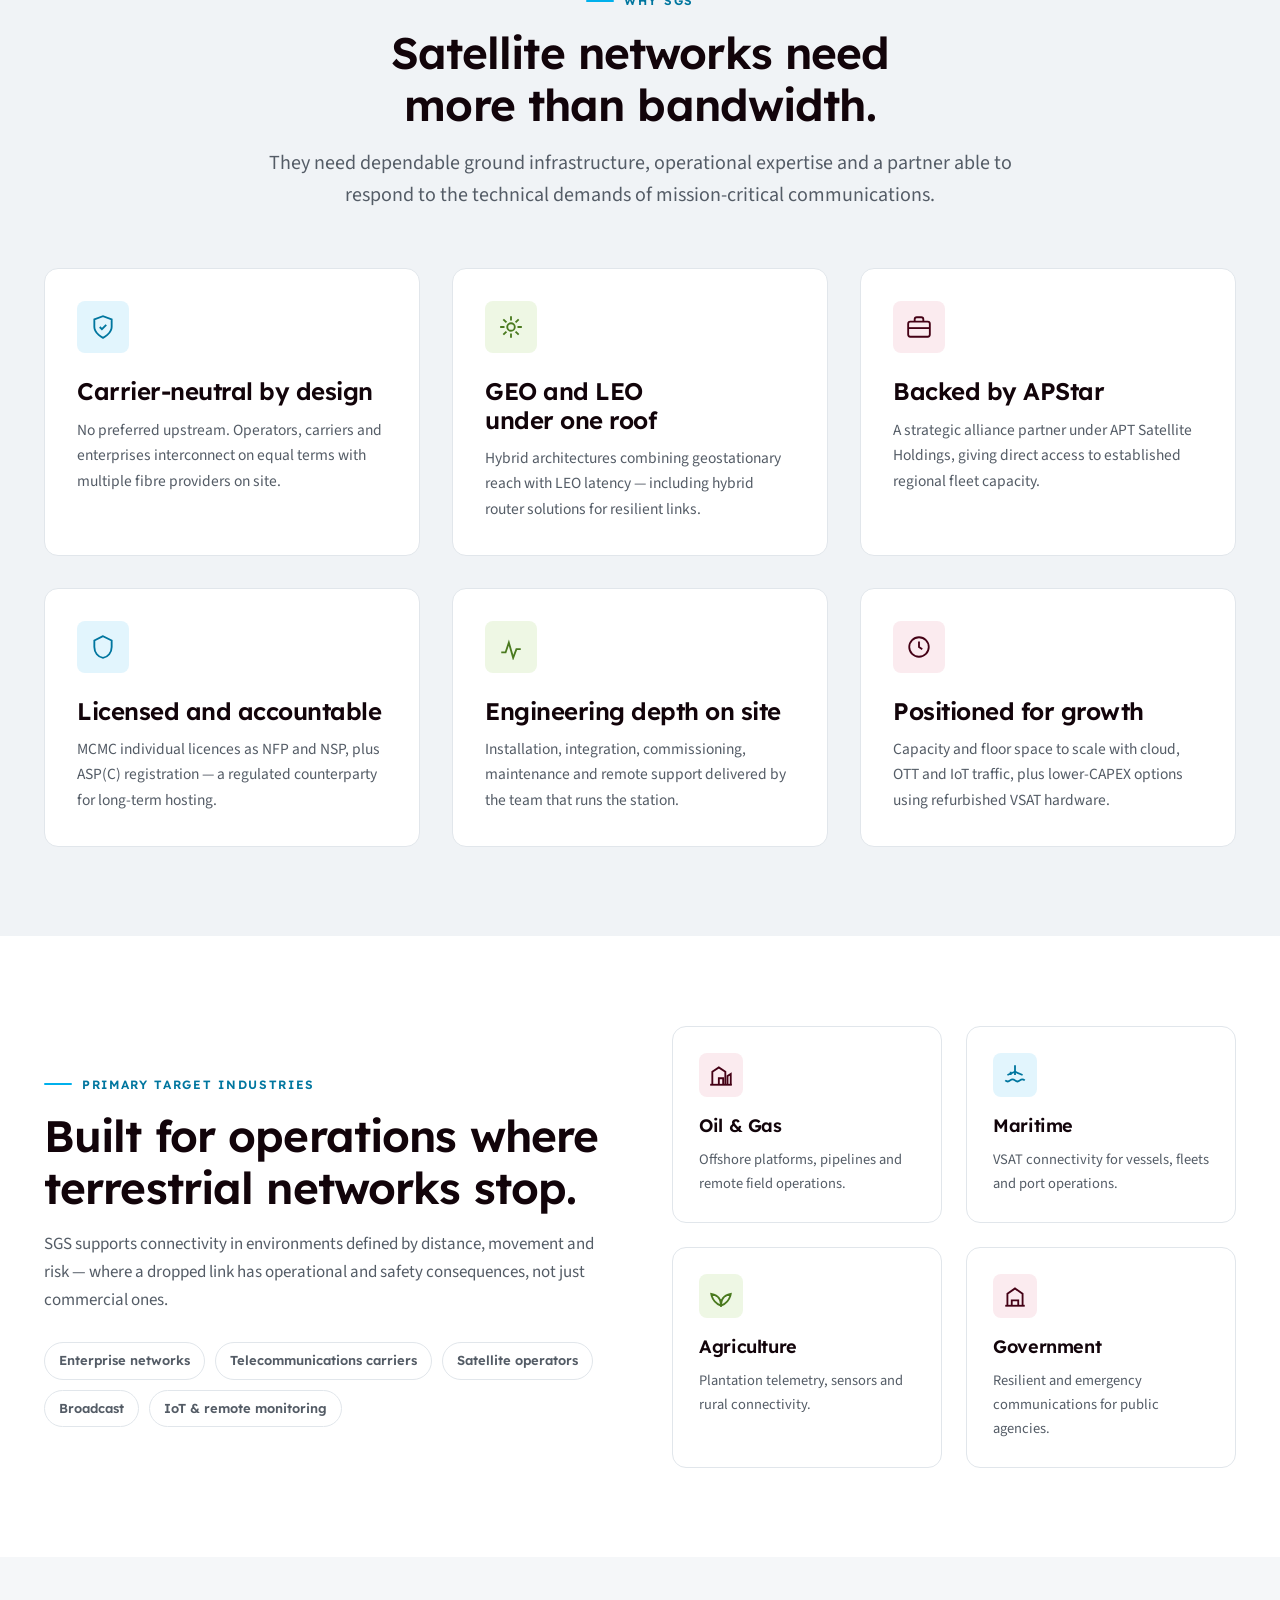
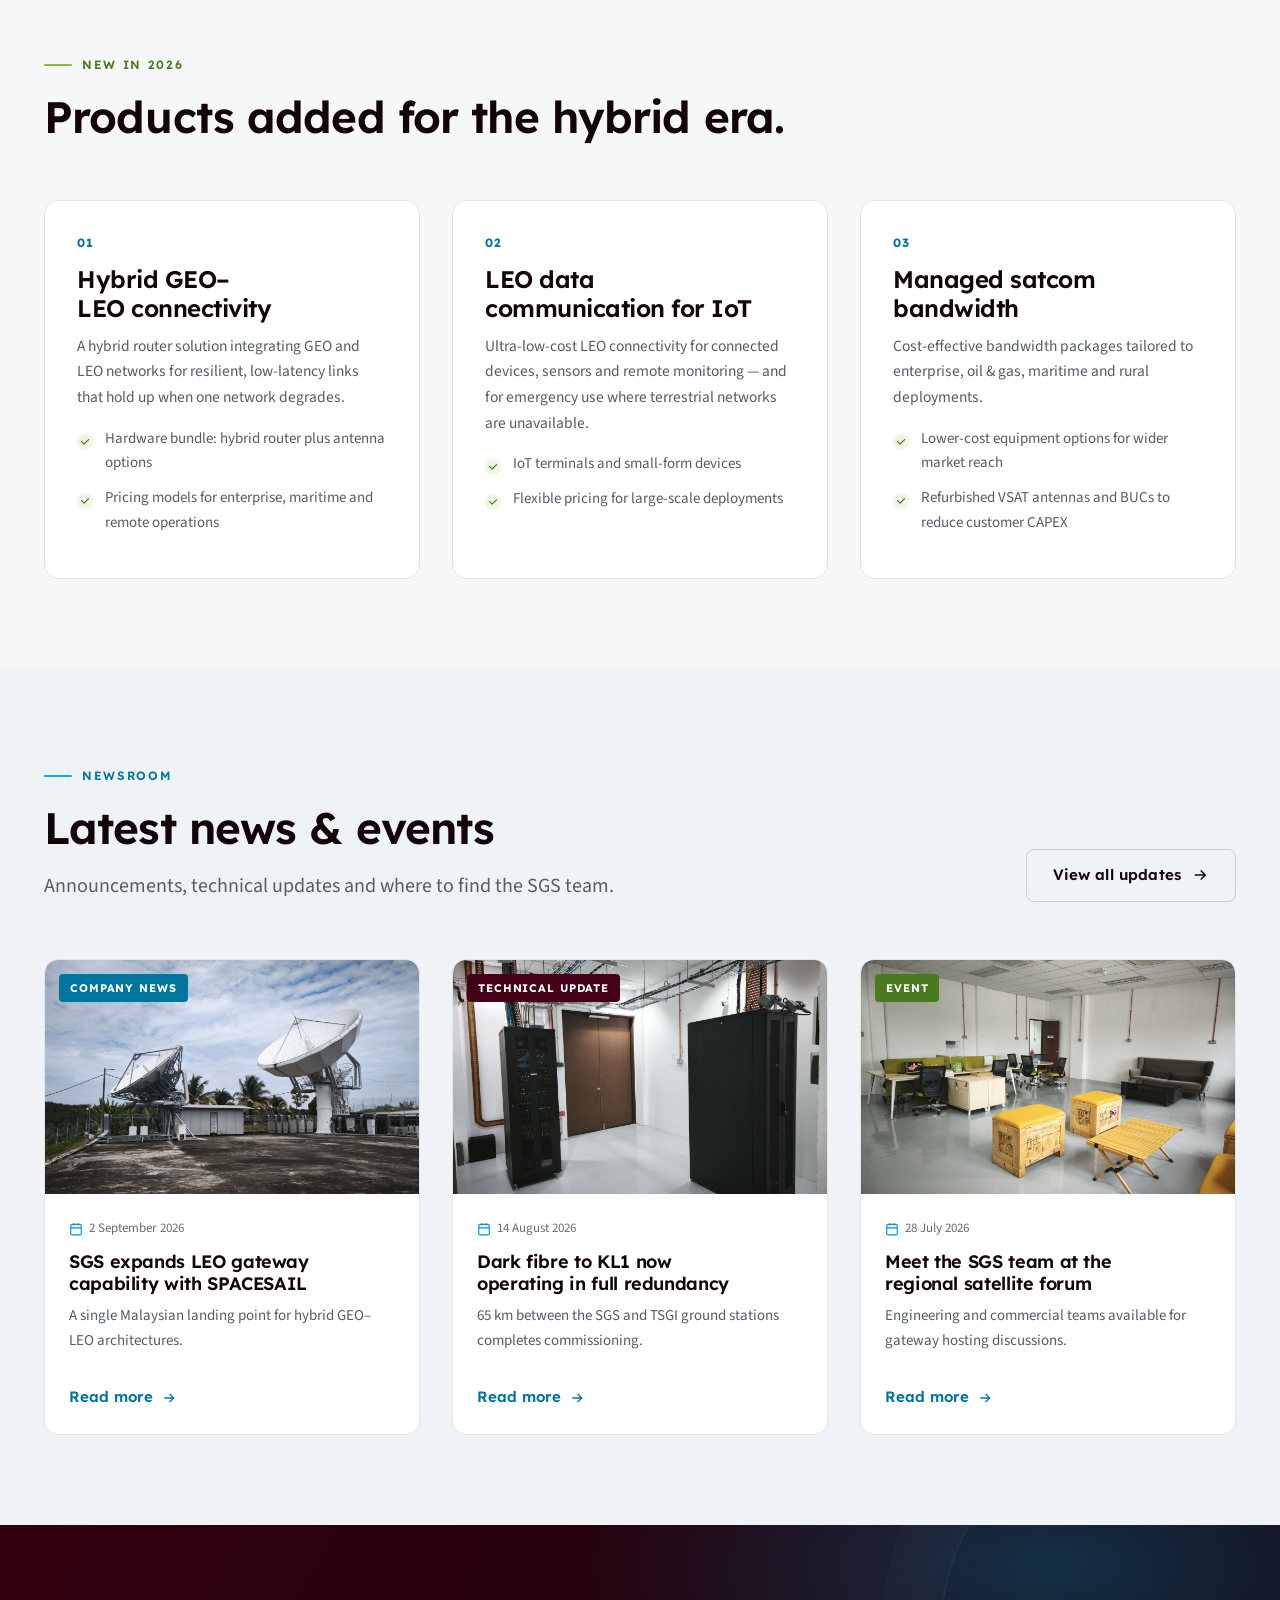
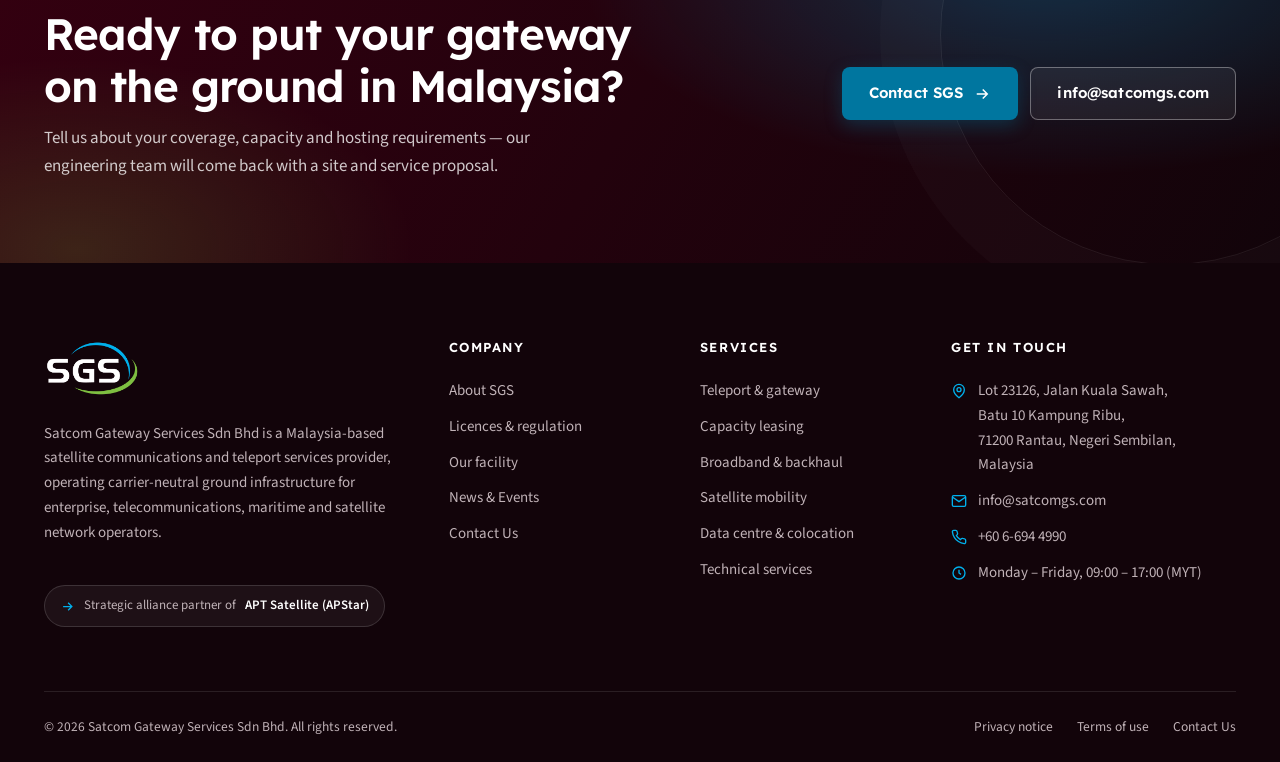
==== commit 7db9f5b6: "Add a signal-acquisition preloader Splash before the first page of a session: the SGS mark with expa" ====
--- a/index.html
+++ b/index.html
@@ -20,6 +20,17 @@
 <body>
 
 <a class="skip-link" href="#main">Skip to main content</a>
+
+<div class="preloader" id="preloader" aria-hidden="true">
+  <div class="preloader__signal">
+    <span class="preloader__ring"></span>
+    <span class="preloader__ring"></span>
+    <span class="preloader__ring"></span>
+    <img class="preloader__logo" src="assets/img/sgs-logo-light.png" alt="" width="693" height="418">
+  </div>
+  <div class="preloader__text">Acquiring signal</div>
+  <div class="preloader__bar"></div>
+</div>
 
 <div class="draft-flag">
   <span class="draft-flag__text"><strong>DRAFT DESIGN PREVIEW</strong> — Concept build for Satcom Gateway Services Sdn Bhd. Final site to be produced in WordPress + Elementor.</span>
--- a/assets/css/style.css
+++ b/assets/css/style.css
@@ -71,7 +71,7 @@
 
   --container: 1240px;
   --container-narrow: 900px;
-  --header-h: 84px;
+  --header-h: 92px;
 }
 
 /* --------------------------------------------------------------------------
@@ -317,7 +317,7 @@
 }
 
 .brand { display: flex; align-items: center; gap: 12px; flex: none; }
-.brand img { height: 42px; width: auto; }
+.brand img { height: 56px; width: auto; }
 .brand__text { display: flex; flex-direction: column; line-height: 1.15; }
 .brand__name {
   font-family: var(--font-display); font-weight: 600; font-size: .9375rem;
@@ -957,7 +957,7 @@
 .site-footer li { margin-bottom: 11px; }
 .site-footer a { color: var(--dark-fg-muted); }
 .site-footer a:hover { color: var(--cyan-500); }
-.footer-brand img { height: 44px; width: auto; margin-bottom: var(--space-5); }
+.footer-brand img { height: 58px; width: auto; margin-bottom: var(--space-5); }
 .footer-brand p { color: var(--dark-fg-muted); max-width: 360px; font-size: .9375rem; }
 .footer-contact li { display: flex; gap: 11px; align-items: flex-start; }
 .footer-contact svg { width: 16px; height: 16px; color: var(--cyan-500); flex: none; margin-top: 4px; }
@@ -1011,7 +1011,7 @@
 }
 
 @media (max-width: 1024px) {
-  :root { --header-h: 74px; }
+  :root { --header-h: 80px; }
 
   .nav-toggle { display: flex; }
   .header__cta { display: none; }
@@ -1071,7 +1071,7 @@
    push the toggle off-screen. Drop to the logo mark alone. */
 @media (max-width: 400px) {
   .brand__text { display: none; }
-  .brand img { height: 38px; }
+  .brand img { height: 46px; }
 }
 
 @media (max-width: 640px) {
@@ -1591,3 +1591,94 @@
 :root[data-theme="dark"] .gallery__item img,
 :root[data-theme="dark"] .post-card__media img { filter: brightness(.93) saturate(1.04); }
 :root[data-theme="dark"] .hero__bg { filter: brightness(.82) saturate(1.05); }
+
+/* ==========================================================================
+   31. PRELOADER  —  signal-acquisition splash
+   A radar/uplink pulse behind the SGS mark while the page settles.
+
+   SAFETY RULES BAKED IN (do not remove when porting to WordPress):
+   - A pure-CSS fade-out fires at 3s regardless of JavaScript, so a broken or
+     blocked script can never leave a visitor staring at a blank overlay.
+   - aria-hidden + pointer-events:none once gone; content is always in the DOM,
+     so crawlers and screen readers are unaffected.
+   - prefers-reduced-motion skips it entirely.
+   - Shows once per browser session, not on every page view.
+   ========================================================================== */
+.preloader {
+  position: fixed; inset: 0; z-index: 9999;
+  display: flex; flex-direction: column;
+  align-items: center; justify-content: center;
+  gap: 30px;
+  background:
+    radial-gradient(900px 600px at 50% 42%, rgba(0, 176, 236, .10), transparent 62%),
+    radial-gradient(700px 500px at 78% 78%, rgba(126, 191, 65, .07), transparent 60%),
+    linear-gradient(160deg, #0D1124 0%, #05070E 100%);
+  /* Fires even if JS never runs. JS normally removes it well before this. */
+  animation: sgs-preload-out .55s var(--ease) 3s forwards;
+}
+.preloader.is-done { animation: sgs-preload-out .55s var(--ease) forwards; }
+
+@keyframes sgs-preload-out {
+  to { opacity: 0; visibility: hidden; pointer-events: none; }
+}
+
+/* --- the pulse: concentric rings leaving the dish ---------------------- */
+.preloader__signal {
+  position: relative;
+  width: 190px; height: 190px;
+  display: flex; align-items: center; justify-content: center;
+}
+.preloader__ring {
+  position: absolute; inset: 0;
+  border: 1px solid var(--cyan-500);
+  border-radius: 50%;
+  opacity: 0;
+  animation: sgs-ping 2.4s cubic-bezier(.22, .61, .36, 1) infinite;
+}
+.preloader__ring:nth-child(2) { animation-delay: .8s; }
+.preloader__ring:nth-child(3) { animation-delay: 1.6s; }
+
+@keyframes sgs-ping {
+  0%   { transform: scale(.34); opacity: 0; }
+  12%  { opacity: .85; }
+  100% { transform: scale(1); opacity: 0; }
+}
+
+.preloader__logo {
+  position: relative; z-index: 1;
+  width: 104px; height: auto;
+  animation: sgs-preload-breathe 2.4s ease-in-out infinite;
+}
+@keyframes sgs-preload-breathe {
+  0%, 100% { transform: scale(1);    opacity: .92; }
+  50%      { transform: scale(1.04); opacity: 1; }
+}
+
+/* --- caption + indeterminate bar --------------------------------------- */
+.preloader__text {
+  font-family: var(--font-display);
+  font-size: .6875rem; font-weight: 600;
+  letter-spacing: .22em; text-transform: uppercase;
+  color: rgba(255, 255, 255, .62);
+}
+.preloader__bar {
+  width: 168px; height: 2px;
+  background: rgba(255, 255, 255, .13);
+  border-radius: 2px; overflow: hidden;
+}
+.preloader__bar::after {
+  content: "";
+  display: block; width: 40%; height: 100%;
+  border-radius: 2px;
+  background: linear-gradient(90deg, transparent, var(--cyan-500), transparent);
+  animation: sgs-preload-sweep 1.15s var(--ease) infinite;
+}
+@keyframes sgs-preload-sweep {
+  from { transform: translateX(-100%); }
+  to   { transform: translateX(350%); }
+}
+
+/* Nothing animates, nothing blocks. */
+@media (prefers-reduced-motion: reduce) {
+  .preloader { display: none !important; }
+}
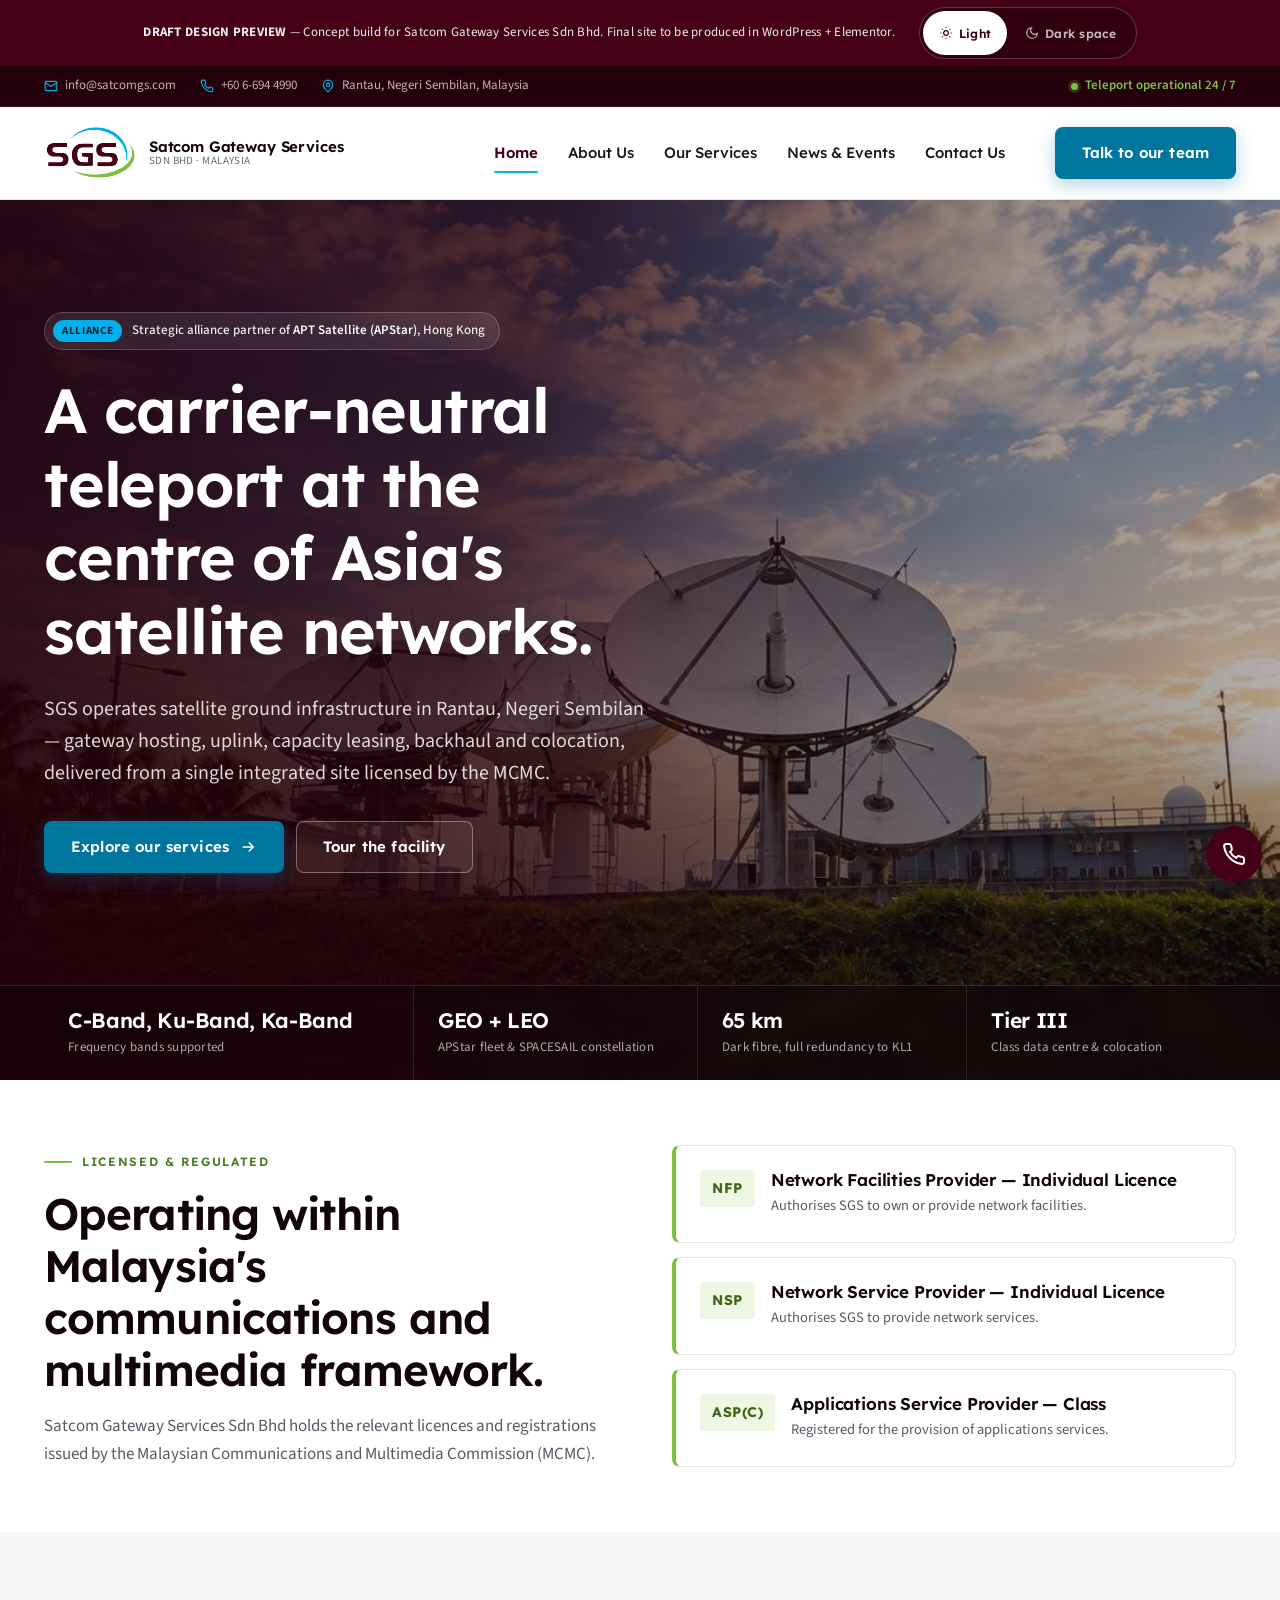
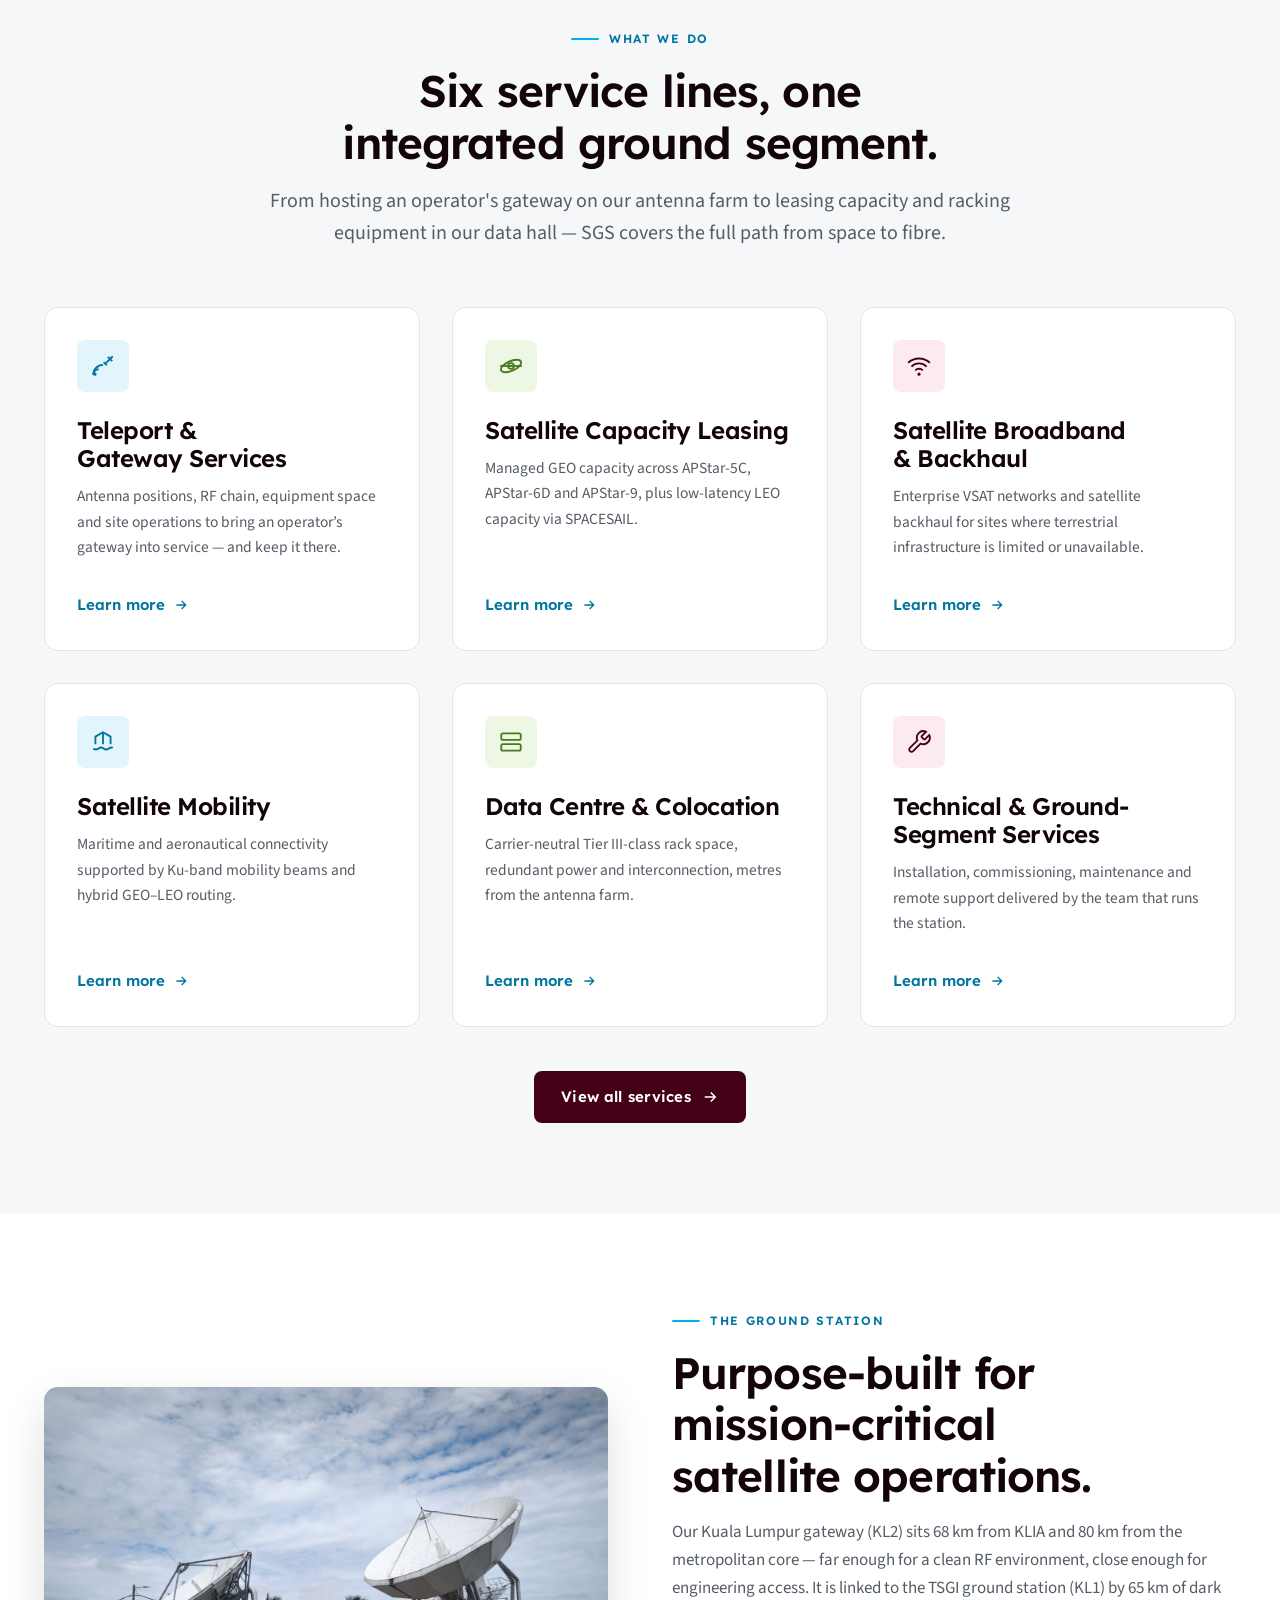
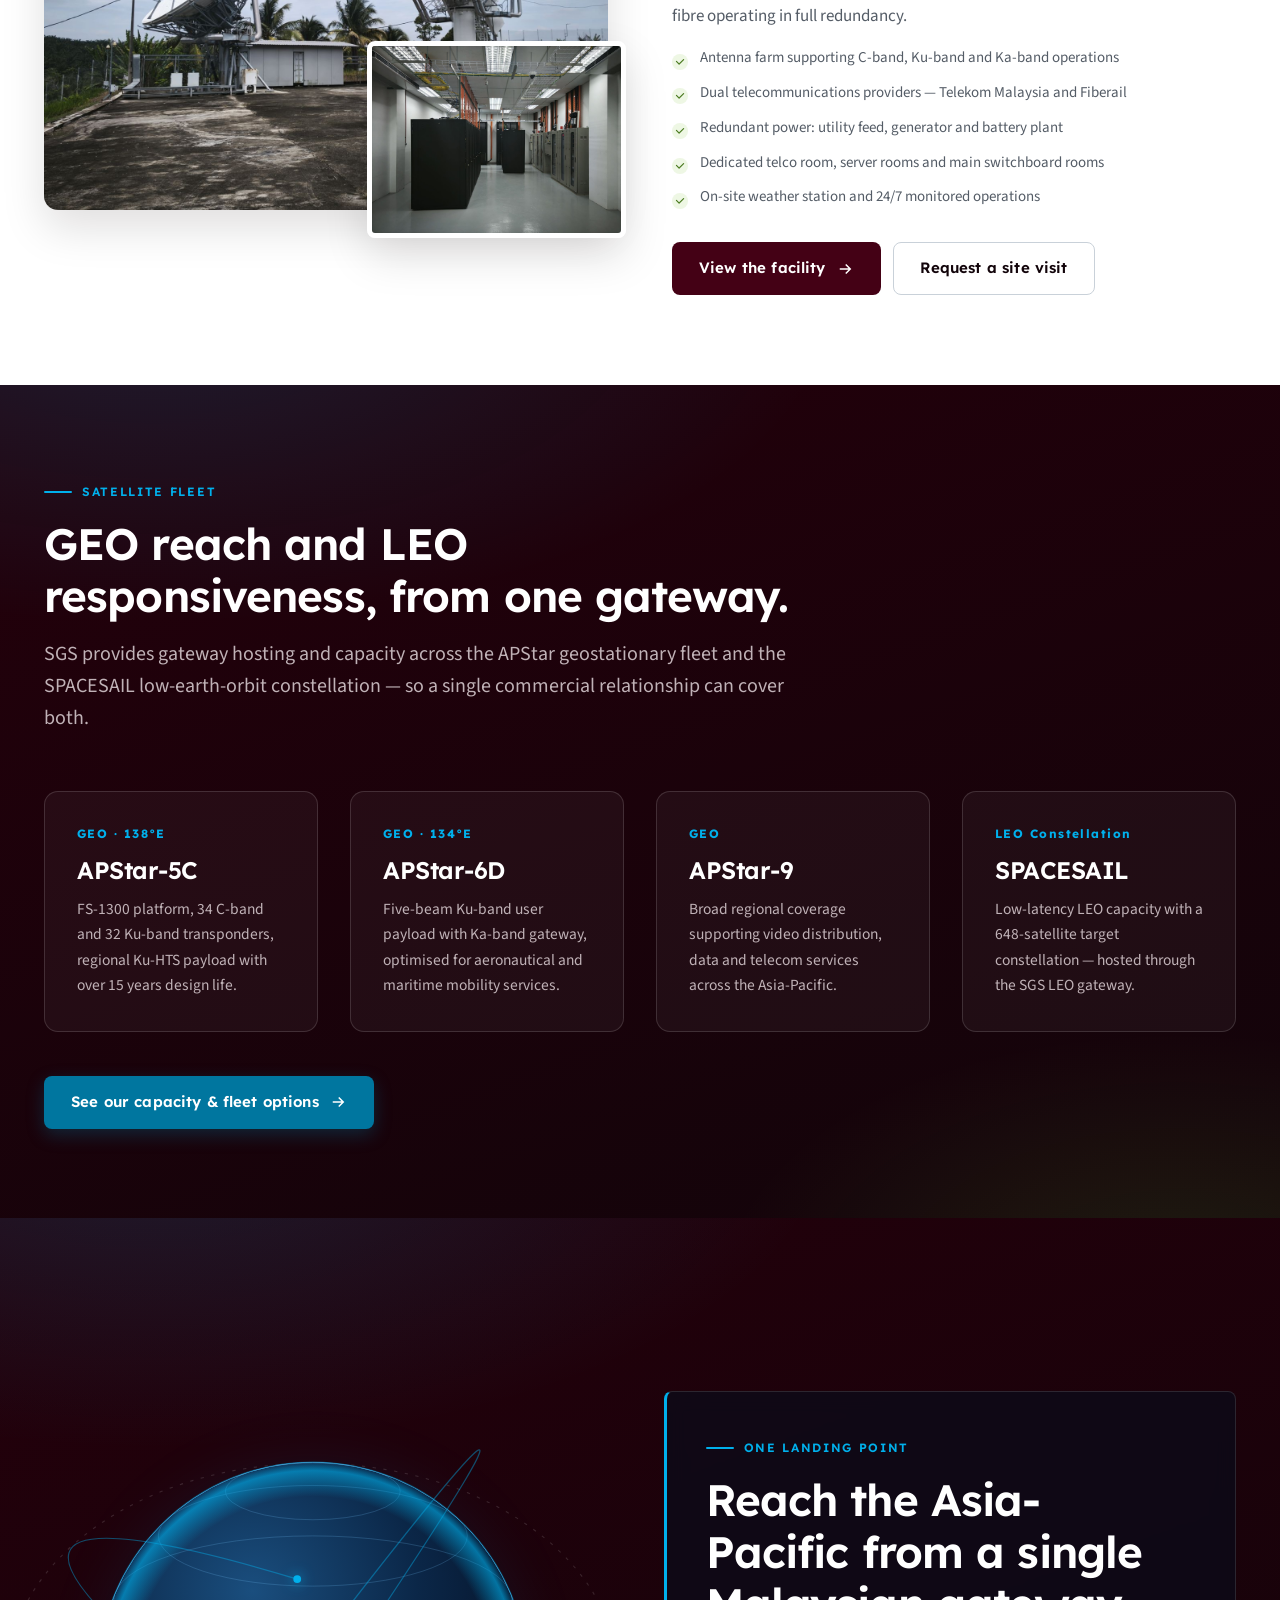
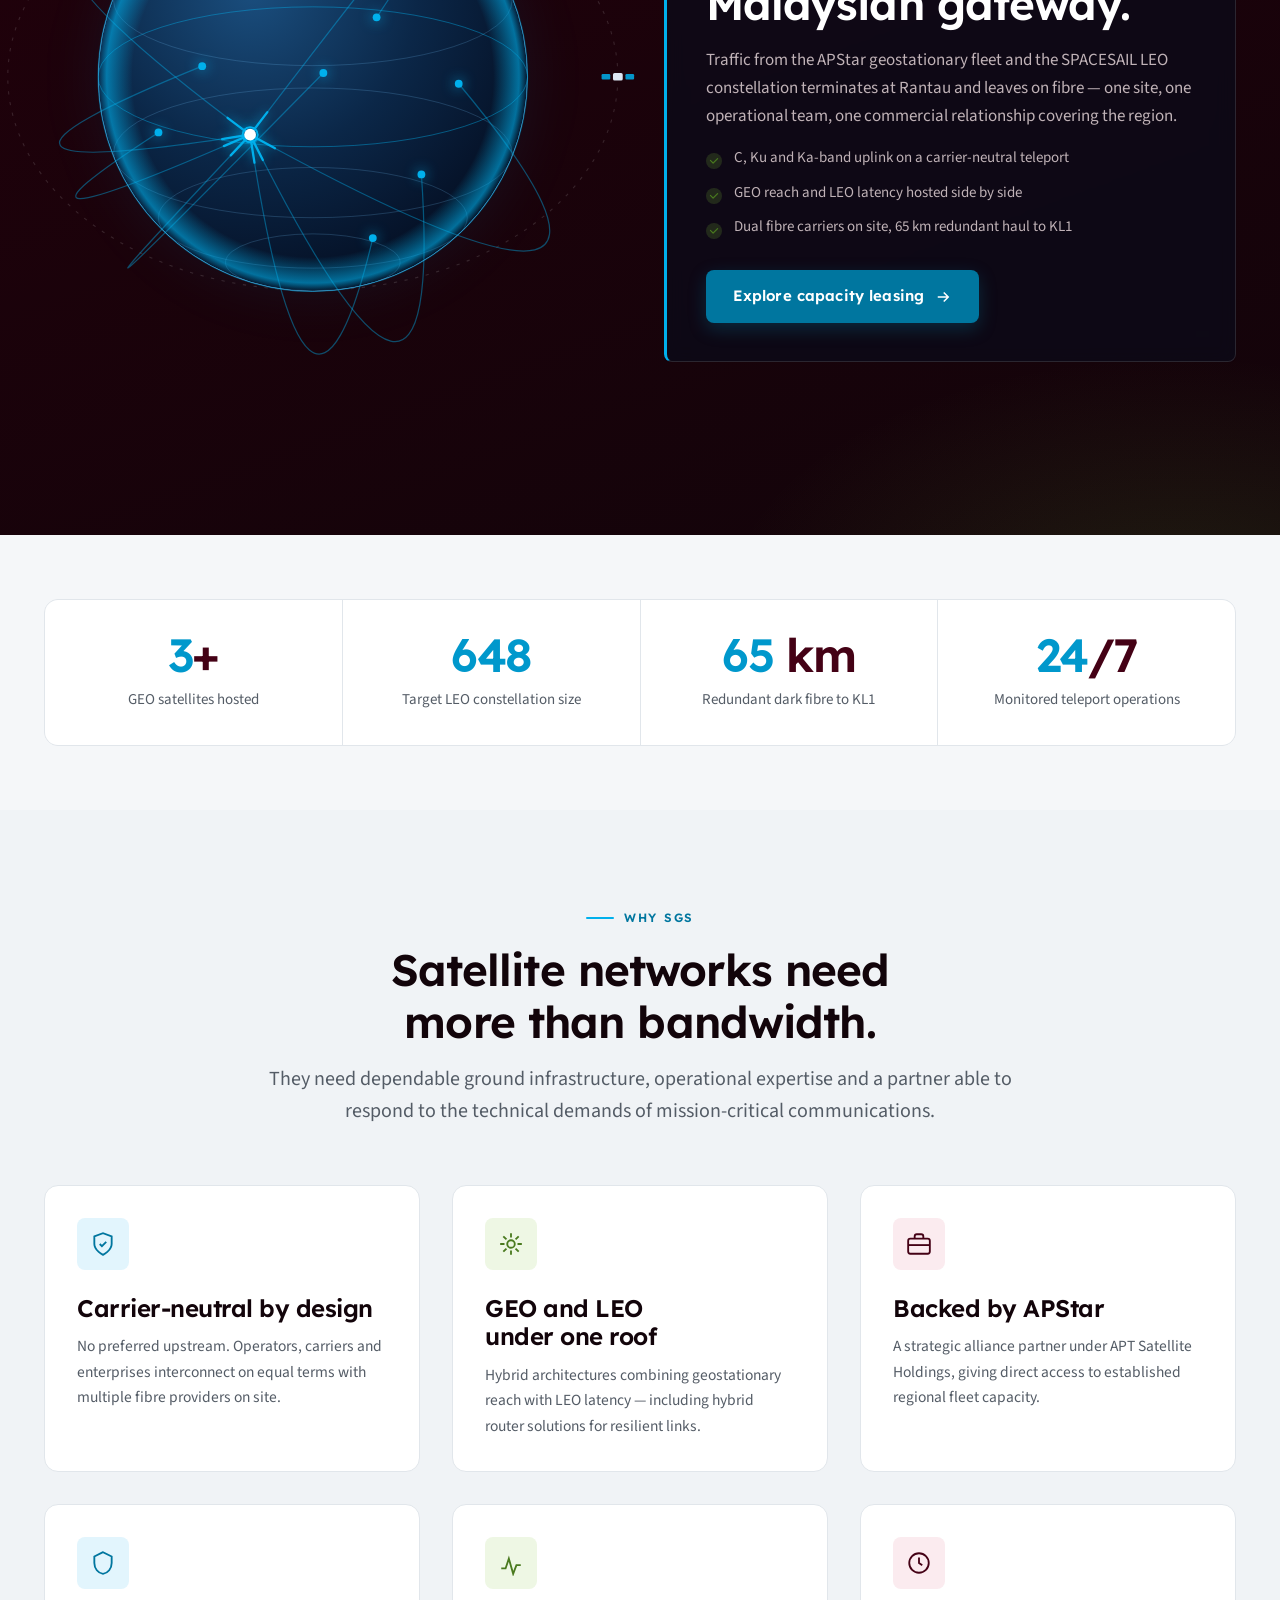
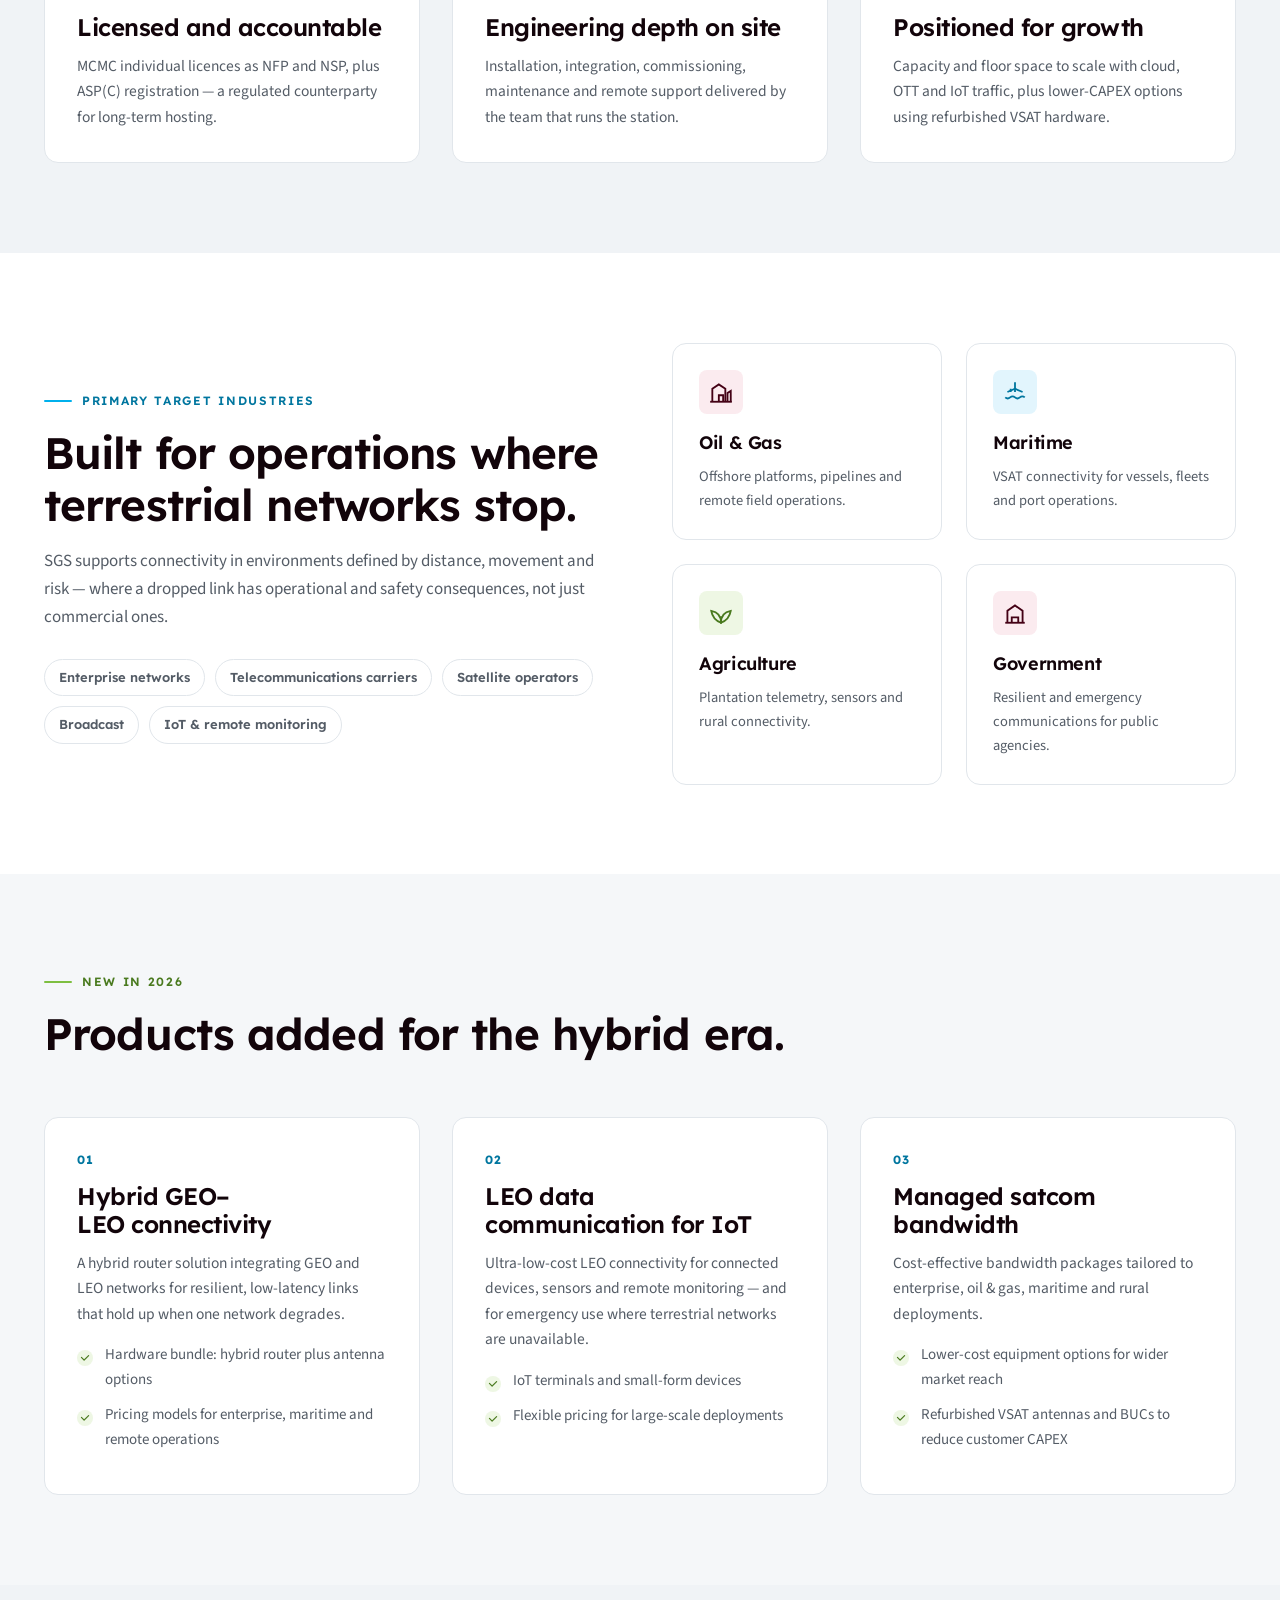
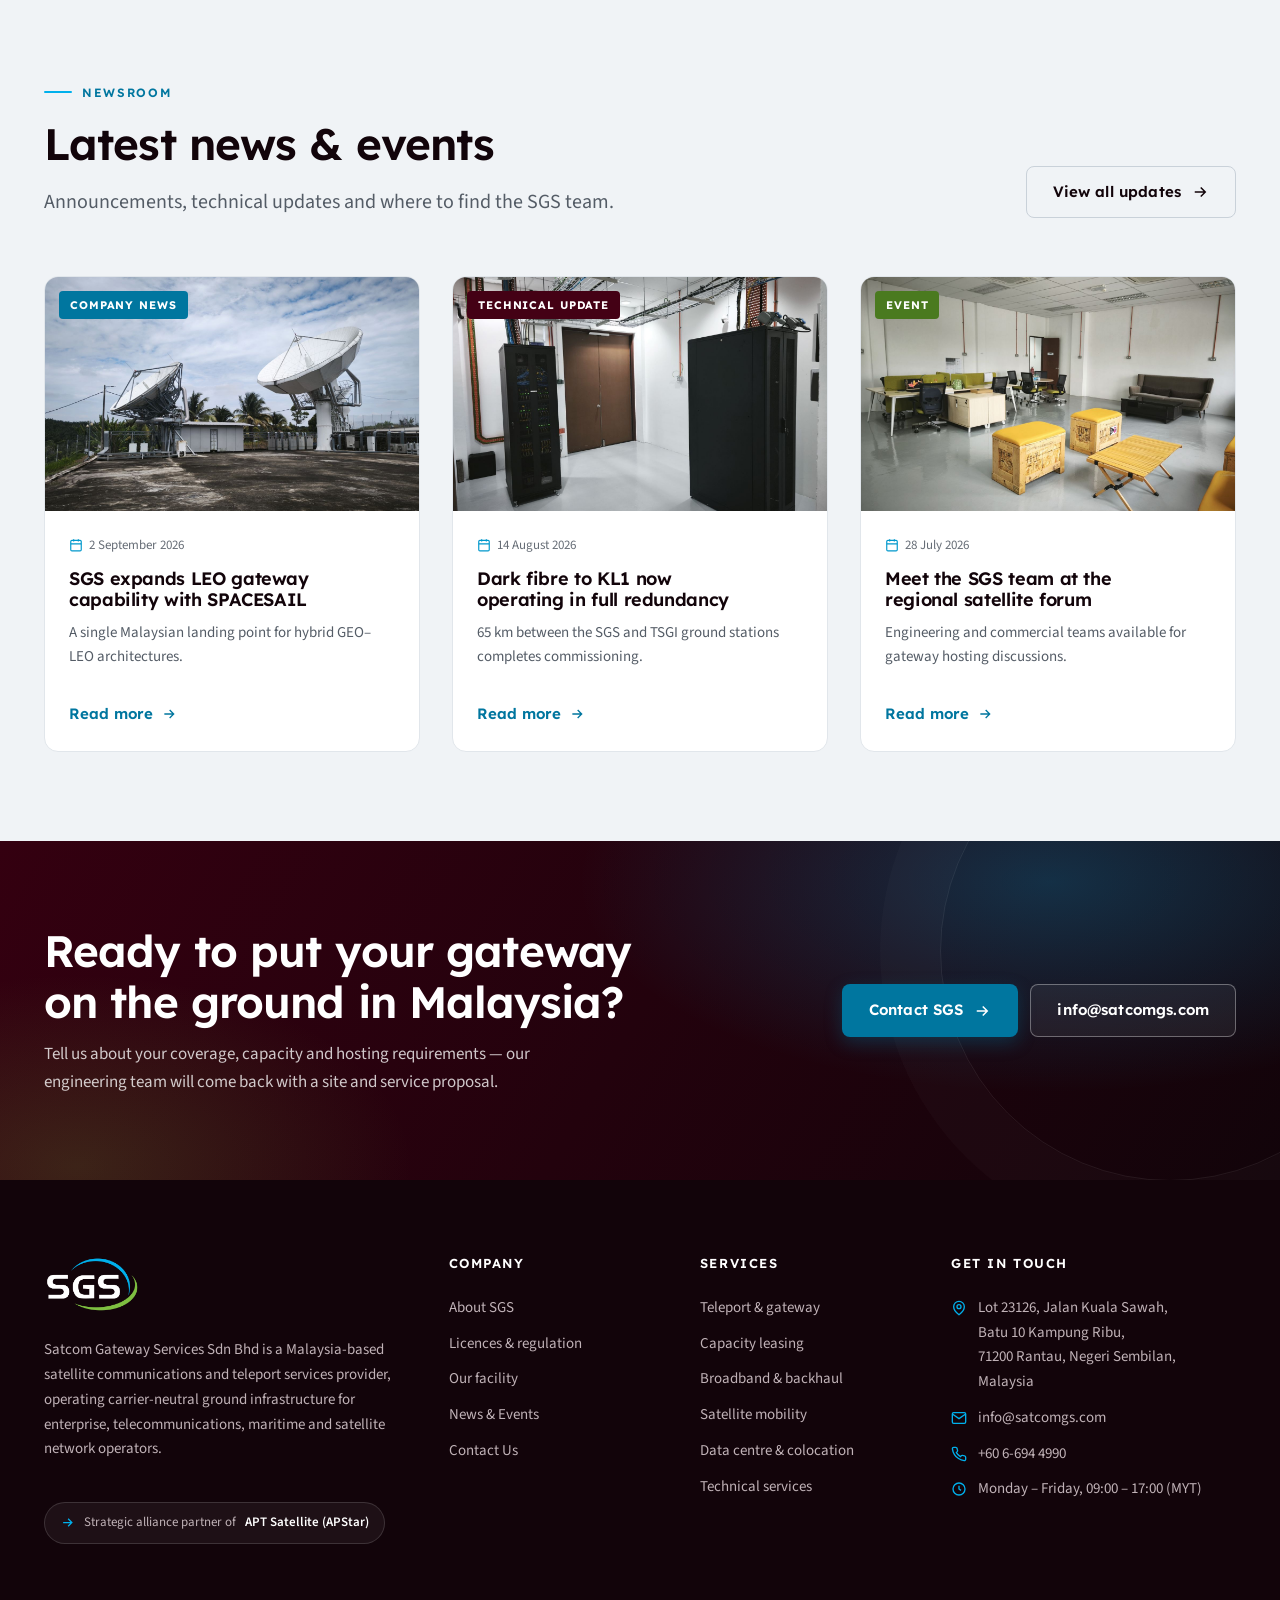
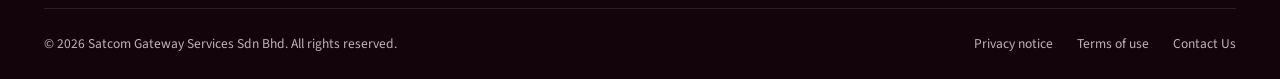
==== commit 65749ce8: "Add the orbital network section to the homepage The globe-and-signal-arcs treatment from the Kratos " ====
--- a/index.html
+++ b/index.html
@@ -359,6 +359,121 @@
           See our capacity &amp; fleet options
           <svg viewBox="0 0 24 24" fill="none" stroke="currentColor" stroke-width="2" aria-hidden="true"><path d="M5 12h14M13 6l6 6-6 6"/></svg>
         </a>
+      </div>
+    </div>
+  </section>
+
+
+  <!-- ============ ORBITAL NETWORK ============ -->
+  <section class="section section--dark orbital">
+    <div class="container">
+      <div class="orbital__grid">
+        <div class="orbital__visual" data-reveal>
+          <svg class="globe" viewBox="0 0 760 680" role="img"
+               aria-label="Network diagram: the SGS gateway at Rantau linked by satellite paths to markets across the Asia-Pacific">
+            <defs>
+              <radialGradient id="gSphere" cx="36%" cy="30%" r="80%">
+                <stop offset="0%"   stop-color="#1A4E7E"/>
+                <stop offset="48%"  stop-color="#0B2748"/>
+                <stop offset="100%" stop-color="#03091A"/>
+              </radialGradient>
+              <radialGradient id="gLimb" cx="50%" cy="50%" r="50%">
+                <stop offset="84%"  stop-color="rgba(0,176,236,0)"/>
+                <stop offset="96%"  stop-color="rgba(0,176,236,.60)"/>
+                <stop offset="100%" stop-color="rgba(0,176,236,0)"/>
+              </radialGradient>
+              <clipPath id="gClip"><circle cx="352" cy="340" r="198"/></clipPath>
+            </defs>
+
+            <circle class="g-halo" cx="352" cy="340" r="198"/>
+
+            <g class="g-orbit">
+              <ellipse class="g-orbit__path" cx="352" cy="340" rx="281.2" ry="196.8"/>
+            </g>
+
+            <circle cx="352" cy="340" r="198" fill="url(#gSphere)"/>
+            <g clip-path="url(#gClip)">
+              <g class="g-grid">
+                <ellipse class="g-mer" cx="352" cy="340" rx="198" ry="198" style="animation-delay:-0.00s"/>
+                <ellipse class="g-mer" cx="352" cy="340" rx="198" ry="198" style="animation-delay:-2.33s"/>
+                <ellipse class="g-mer" cx="352" cy="340" rx="198" ry="198" style="animation-delay:-4.67s"/>
+                <ellipse class="g-mer" cx="352" cy="340" rx="198" ry="198" style="animation-delay:-7.00s"/>
+                <ellipse class="g-mer" cx="352" cy="340" rx="198" ry="198" style="animation-delay:-9.33s"/>
+                <ellipse class="g-mer" cx="352" cy="340" rx="198" ry="198" style="animation-delay:-11.67s"/>
+                <ellipse class="g-par" cx="352" cy="511" rx="80.5" ry="26.2"/>
+                <ellipse class="g-par" cx="352" cy="470" rx="142.4" ry="46.4"/>
+                <ellipse class="g-par" cx="352" cy="410.1" rx="183.6" ry="59.8"/>
+                <ellipse class="g-par g-par--eq" cx="352" cy="340" rx="198" ry="64.5"/>
+                <ellipse class="g-par" cx="352" cy="269.9" rx="183.6" ry="59.8"/>
+                <ellipse class="g-par" cx="352" cy="210" rx="142.4" ry="46.4"/>
+                <ellipse class="g-par" cx="352" cy="169" rx="80.5" ry="26.2"/>
+              </g>
+            </g>
+            <circle cx="352" cy="340" r="198" fill="url(#gLimb)"/>
+            <circle class="g-edge" cx="352" cy="340" r="198"/>
+
+            <g class="g-arcs">
+              <path class="g-arc" d="M294.2 393.4 Q648.1 -70.6 410.8 285.2"/>
+              <path class="g-pulse" d="M294.2 393.4 Q648.1 -70.6 410.8 285.2" style="animation-delay:0.42s"/>
+              <path class="g-arc" d="M294.2 393.4 Q-61.5 129.8 337.6 249.9"/>
+              <path class="g-pulse" d="M294.2 393.4 Q-61.5 129.8 337.6 249.9" style="animation-delay:0.84s"/>
+              <path class="g-arc" d="M294.2 393.4 Q-33.6 445.2 250 330.2"/>
+              <path class="g-pulse" d="M294.2 393.4 Q-33.6 445.2 250 330.2" style="animation-delay:1.26s"/>
+              <path class="g-arc" d="M294.2 393.4 Q346.9 742.6 407.3 488.7"/>
+              <path class="g-pulse" d="M294.2 393.4 Q346.9 742.6 407.3 488.7" style="animation-delay:1.68s"/>
+              <path class="g-arc" d="M294.2 393.4 Q38.8 664.8 361.7 336.5"/>
+              <path class="g-pulse" d="M294.2 393.4 Q38.8 664.8 361.7 336.5" style="animation-delay:2.10s"/>
+              <path class="g-arc" d="M294.2 393.4 Q474.5 755.6 452.1 430"/>
+              <path class="g-pulse" d="M294.2 393.4 Q474.5 755.6 452.1 430" style="animation-delay:2.52s"/>
+              <path class="g-arc" d="M294.2 393.4 Q22.6 512.3 209.7 391.3"/>
+              <path class="g-pulse" d="M294.2 393.4 Q22.6 512.3 209.7 391.3" style="animation-delay:2.94s"/>
+              <path class="g-arc" d="M294.2 393.4 Q722.6 629.2 486.5 346.4"/>
+              <path class="g-pulse" d="M294.2 393.4 Q722.6 629.2 486.5 346.4" style="animation-delay:3.36s"/>
+            </g>
+            <g class="g-nodes">
+              <g class="g-hub"><circle class="g-hub__wave" cx="294.2" cy="393.4" r="7"/><circle class="g-hub__wave" cx="294.2" cy="393.4" r="7" style="animation-delay:1.1s"/><circle class="g-hub__dot" cx="294.2" cy="393.4" r="5.4"/></g>
+              <circle class="g-node" cx="410.8" cy="285.2" r="3.6" style="animation-delay:0.38s"/>
+              <circle class="g-node" cx="337.6" cy="249.9" r="3.6" style="animation-delay:0.76s"/>
+              <circle class="g-node" cx="250" cy="330.2" r="3.6" style="animation-delay:1.14s"/>
+              <circle class="g-node" cx="407.3" cy="488.7" r="3.6" style="animation-delay:1.52s"/>
+              <circle class="g-node" cx="361.7" cy="336.5" r="3.6" style="animation-delay:1.90s"/>
+              <circle class="g-node" cx="452.1" cy="430" r="3.6" style="animation-delay:2.28s"/>
+              <circle class="g-node" cx="209.7" cy="391.3" r="3.6" style="animation-delay:2.66s"/>
+              <circle class="g-node" cx="486.5" cy="346.4" r="3.6" style="animation-delay:3.04s"/>
+            </g>
+
+            <!-- circular spin, squashed on Y so the satellite tracks the tilted ellipse -->
+            <g transform="translate(352 340) scale(1 0.7000) translate(-352 -340)">
+              <g class="g-orbit__spin">
+                <g class="g-sat" transform="translate(633.2 340) scale(1 1.4286)">
+                  <rect class="g-sat__panel" x="-15" y="-2.5" width="8" height="5" rx="1"/>
+                  <rect class="g-sat__panel" x="7"   y="-2.5" width="8" height="5" rx="1"/>
+                  <rect class="g-sat__body"  x="-4.5" y="-3.5" width="9" height="7" rx="1.5"/>
+                </g>
+              </g>
+            </g>
+          </svg>
+        </div>
+        <div class="orbital__panel" data-reveal data-reveal-delay="1">
+          <span class="eyebrow">One landing point</span>
+          <h2>Reach the Asia-Pacific from a single Malaysian gateway.</h2>
+          <p>
+            Traffic from the APStar geostationary fleet and the SPACESAIL LEO
+            constellation terminates at Rantau and leaves on fibre &mdash; one site, one
+            operational team, one commercial relationship covering the region.
+          </p>
+          <ul class="tick-list">
+            <li>C, Ku and Ka-band uplink on a carrier-neutral teleport</li>
+            <li>GEO reach and LEO latency hosted side by side</li>
+            <li>Dual fibre carriers on site, 65&nbsp;km redundant haul to KL1</li>
+          </ul>
+          <div class="btn-row" style="margin-top:30px">
+            <a class="btn btn--primary" href="services.html#capacity">
+              Explore capacity leasing
+              <svg viewBox="0 0 24 24" fill="none" stroke="currentColor" stroke-width="2" aria-hidden="true"><path d="M5 12h14M13 6l6 6-6 6"/></svg>
+            </a>
+          </div>
+        </div>
       </div>
     </div>
   </section>
--- a/assets/css/style.css
+++ b/assets/css/style.css
@@ -1682,3 +1682,151 @@
 @media (prefers-reduced-motion: reduce) {
   .preloader { display: none !important; }
 }
+
+/* ==========================================================================
+   32. ORBITAL NETWORK SECTION
+   The "globe + signal arcs" treatment, built as animated SVG + CSS rather
+   than WebGL or video: ~5 KB, no runtime, no GPU cost, and it inherits the
+   brand tokens so it works in both themes.
+
+   WordPress: paste the SVG into an Elementor HTML widget inside a dark
+   Container, and this CSS into Site Settings ▸ Custom CSS. Nothing else.
+   ========================================================================== */
+.orbital { position: relative; overflow: hidden; }
+
+.orbital__grid {
+  display: grid;
+  grid-template-columns: 1.14fr .86fr;
+  align-items: center;
+  gap: clamp(8px, 2vw, 32px);
+}
+
+.orbital__visual { position: relative; margin-left: -17%; margin-right: -7%; }
+.globe { display: block; width: 100%; height: auto; overflow: visible; }
+
+/* Panel echoes the reference: overlaps the globe, soft edge, left rule */
+.orbital__panel {
+  position: relative; z-index: 2;
+  padding: clamp(26px, 3vw, 40px);
+  background: rgba(8, 14, 30, .72);
+  backdrop-filter: blur(10px);
+  -webkit-backdrop-filter: blur(10px);
+  border: 1px solid rgba(255, 255, 255, .12);
+  border-left: 3px solid var(--cyan-500);
+  border-radius: var(--radius);
+  margin-left: -14%;
+}
+.orbital__panel h2 { color: #fff; }
+.orbital__panel p  { color: var(--dark-fg-muted); }
+
+/* ---- sphere ------------------------------------------------------------ */
+.g-halo  { fill: rgba(0, 176, 236, .085); filter: blur(26px); }
+.g-edge  { fill: none; stroke: rgba(0, 176, 236, .42); stroke-width: 1; }
+
+.g-grid ellipse { fill: none; vector-effect: non-scaling-stroke; }
+.g-par   { stroke: rgba(120, 200, 255, .20); stroke-width: 1; }
+.g-par--eq { stroke: rgba(0, 176, 236, .42); }
+
+/* scaleX through a full cycle reads as rotation, using only transforms */
+.g-mer {
+  stroke: rgba(120, 200, 255, .17);
+  stroke-width: 1;
+  transform-box: fill-box;
+  transform-origin: center;
+  animation: g-spin 14s linear infinite;
+}
+@keyframes g-spin {
+  0%   { transform: scaleX(1); }
+  25%  { transform: scaleX(0.02); }
+  50%  { transform: scaleX(-1); }
+  75%  { transform: scaleX(0.02); }
+  100% { transform: scaleX(1); }
+}
+
+/* ---- signal arcs -------------------------------------------------------- */
+.g-arc {
+  fill: none;
+  stroke: rgba(0, 176, 236, .42);
+  stroke-width: 1.15;
+}
+
+/* a short dash running the length of the arc = a packet in flight */
+.g-pulse {
+  fill: none;
+  stroke: var(--cyan-500);
+  stroke-width: 2.1;
+  stroke-linecap: round;
+  stroke-dasharray: 26 1000;
+  stroke-dashoffset: 1026;
+  filter: drop-shadow(0 0 5px rgba(0, 176, 236, .85));
+  animation: g-flow 3.4s cubic-bezier(.45, 0, .55, 1) infinite;
+}
+@keyframes g-flow {
+  0%        { stroke-dashoffset: 1026; opacity: 0; }
+  8%        { opacity: 1; }
+  70%, 100% { stroke-dashoffset: 0; opacity: 0; }
+}
+
+/* ---- nodes -------------------------------------------------------------- */
+.g-node {
+  fill: var(--cyan-500);
+  filter: drop-shadow(0 0 6px rgba(0, 176, 236, .9));
+  animation: g-blink 3.4s ease-in-out infinite;
+}
+@keyframes g-blink {
+  0%, 100% { opacity: .45; }
+  50%      { opacity: 1; }
+}
+
+.g-hub__dot {
+  fill: #fff;
+  filter: drop-shadow(0 0 9px rgba(0, 176, 236, 1));
+}
+.g-hub__wave {
+  fill: none;
+  stroke: var(--cyan-500);
+  stroke-width: 1.4;
+  transform-box: fill-box;
+  transform-origin: center;
+  animation: g-ping2 2.2s cubic-bezier(.22, .61, .36, 1) infinite;
+}
+@keyframes g-ping2 {
+  0%   { transform: scale(.5); opacity: .9; }
+  100% { transform: scale(4.6); opacity: 0; }
+}
+
+/* ---- satellite on a tilted orbit ---------------------------------------- */
+.g-orbit__path {
+  fill: none;
+  stroke: rgba(255, 255, 255, .13);
+  stroke-width: 1;
+  stroke-dasharray: 3 7;
+}
+.g-orbit__spin {
+  transform-origin: 352px 340px;
+  animation: g-orbit 22s linear infinite;
+}
+@keyframes g-orbit { to { transform: rotate(360deg); } }
+
+.g-sat__body  { fill: #DCE6F2; }
+.g-sat__panel { fill: var(--cyan-500); opacity: .85; }
+
+/* ---- light theme: the section stays dark, so only the panel shifts ------ */
+:root:not([data-theme="dark"]) .orbital__panel { background: rgba(10, 12, 26, .70); }
+
+/* ---- responsive --------------------------------------------------------- */
+@media (max-width: 900px) {
+  .orbital__grid { grid-template-columns: 1fr; gap: 0; }
+  .orbital__visual { margin-inline: 0; max-width: 460px; margin-inline: auto; }
+  .orbital__panel { margin-left: 0; margin-top: -40px; }
+}
+@media (max-width: 480px) {
+  .orbital__panel { margin-top: -22px; }
+}
+
+/* ---- motion off: a still diagram, which still communicates --------------- */
+@media (prefers-reduced-motion: reduce) {
+  .g-mer, .g-pulse, .g-node, .g-hub__wave, .g-orbit__spin { animation: none; }
+  .g-pulse { opacity: .55; stroke-dashoffset: 0; stroke-dasharray: none; stroke-width: 1.4; }
+  .g-hub__wave { opacity: .3; }
+}
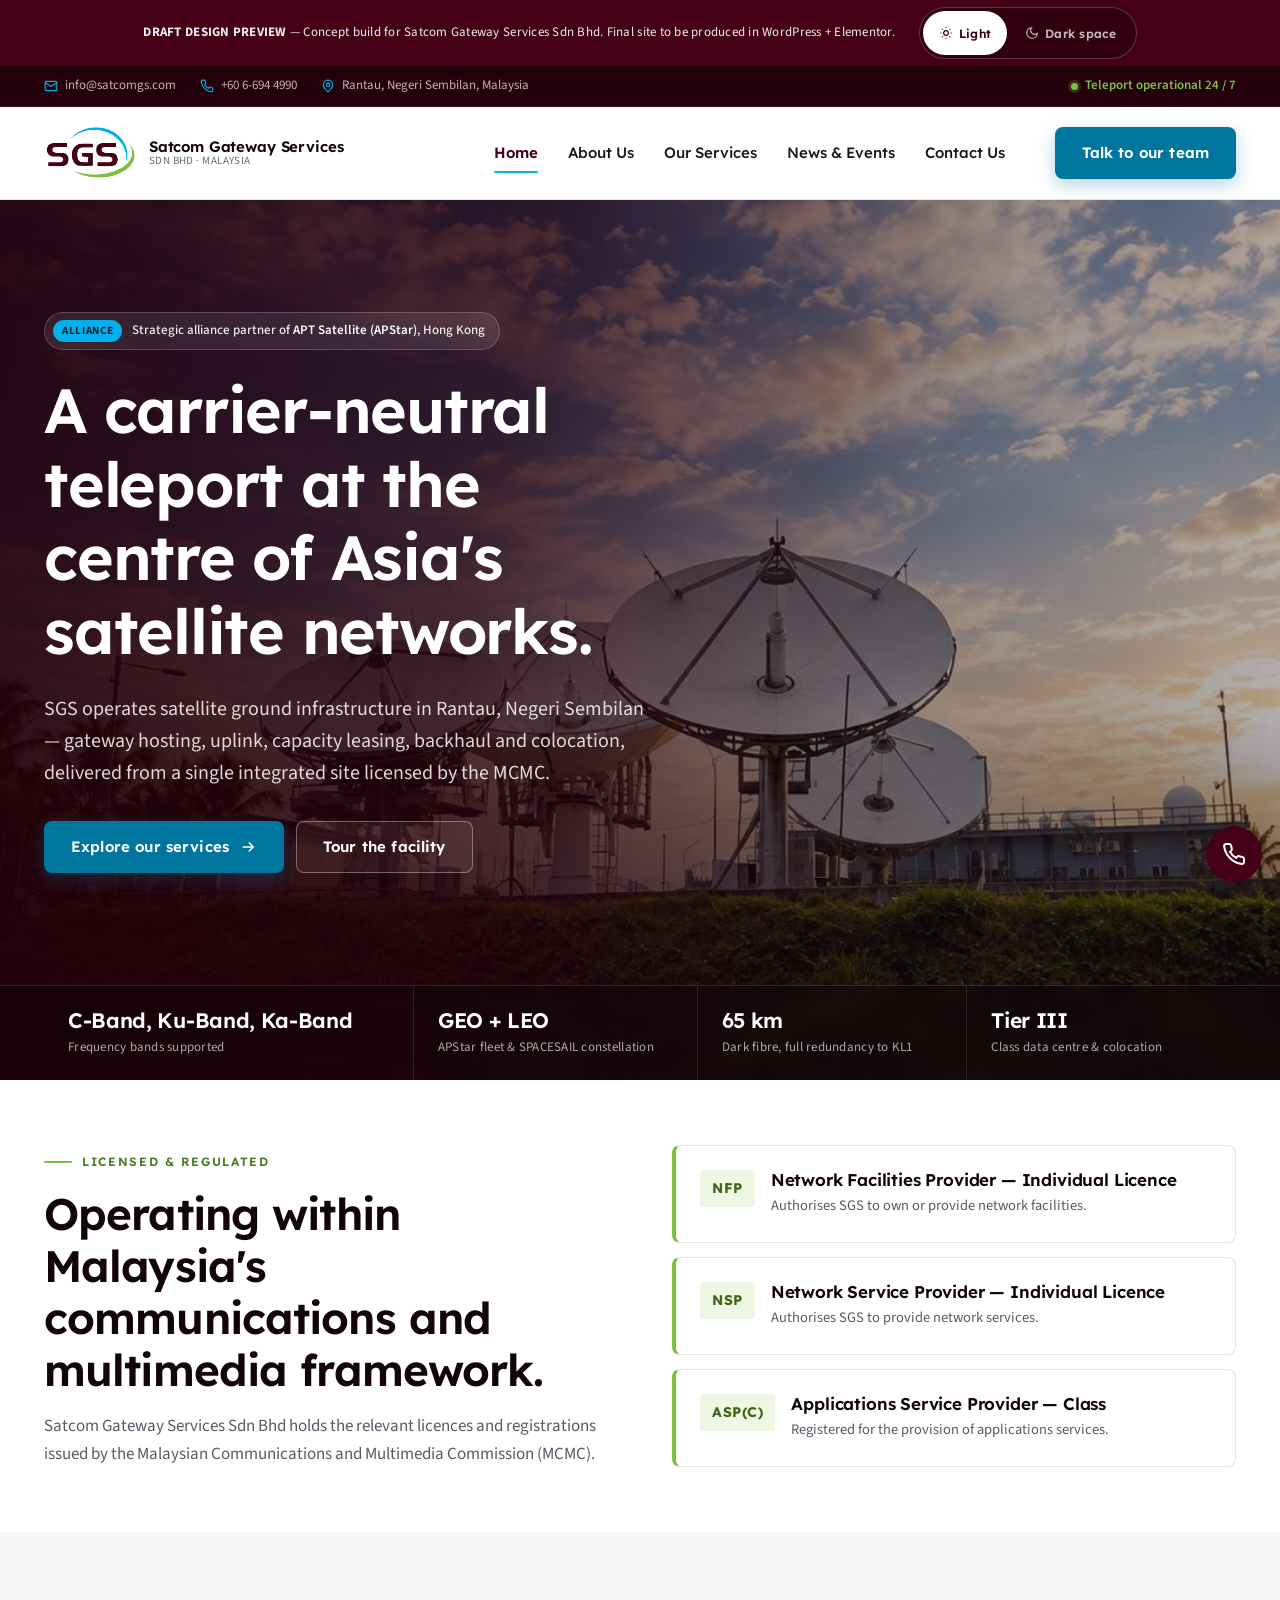
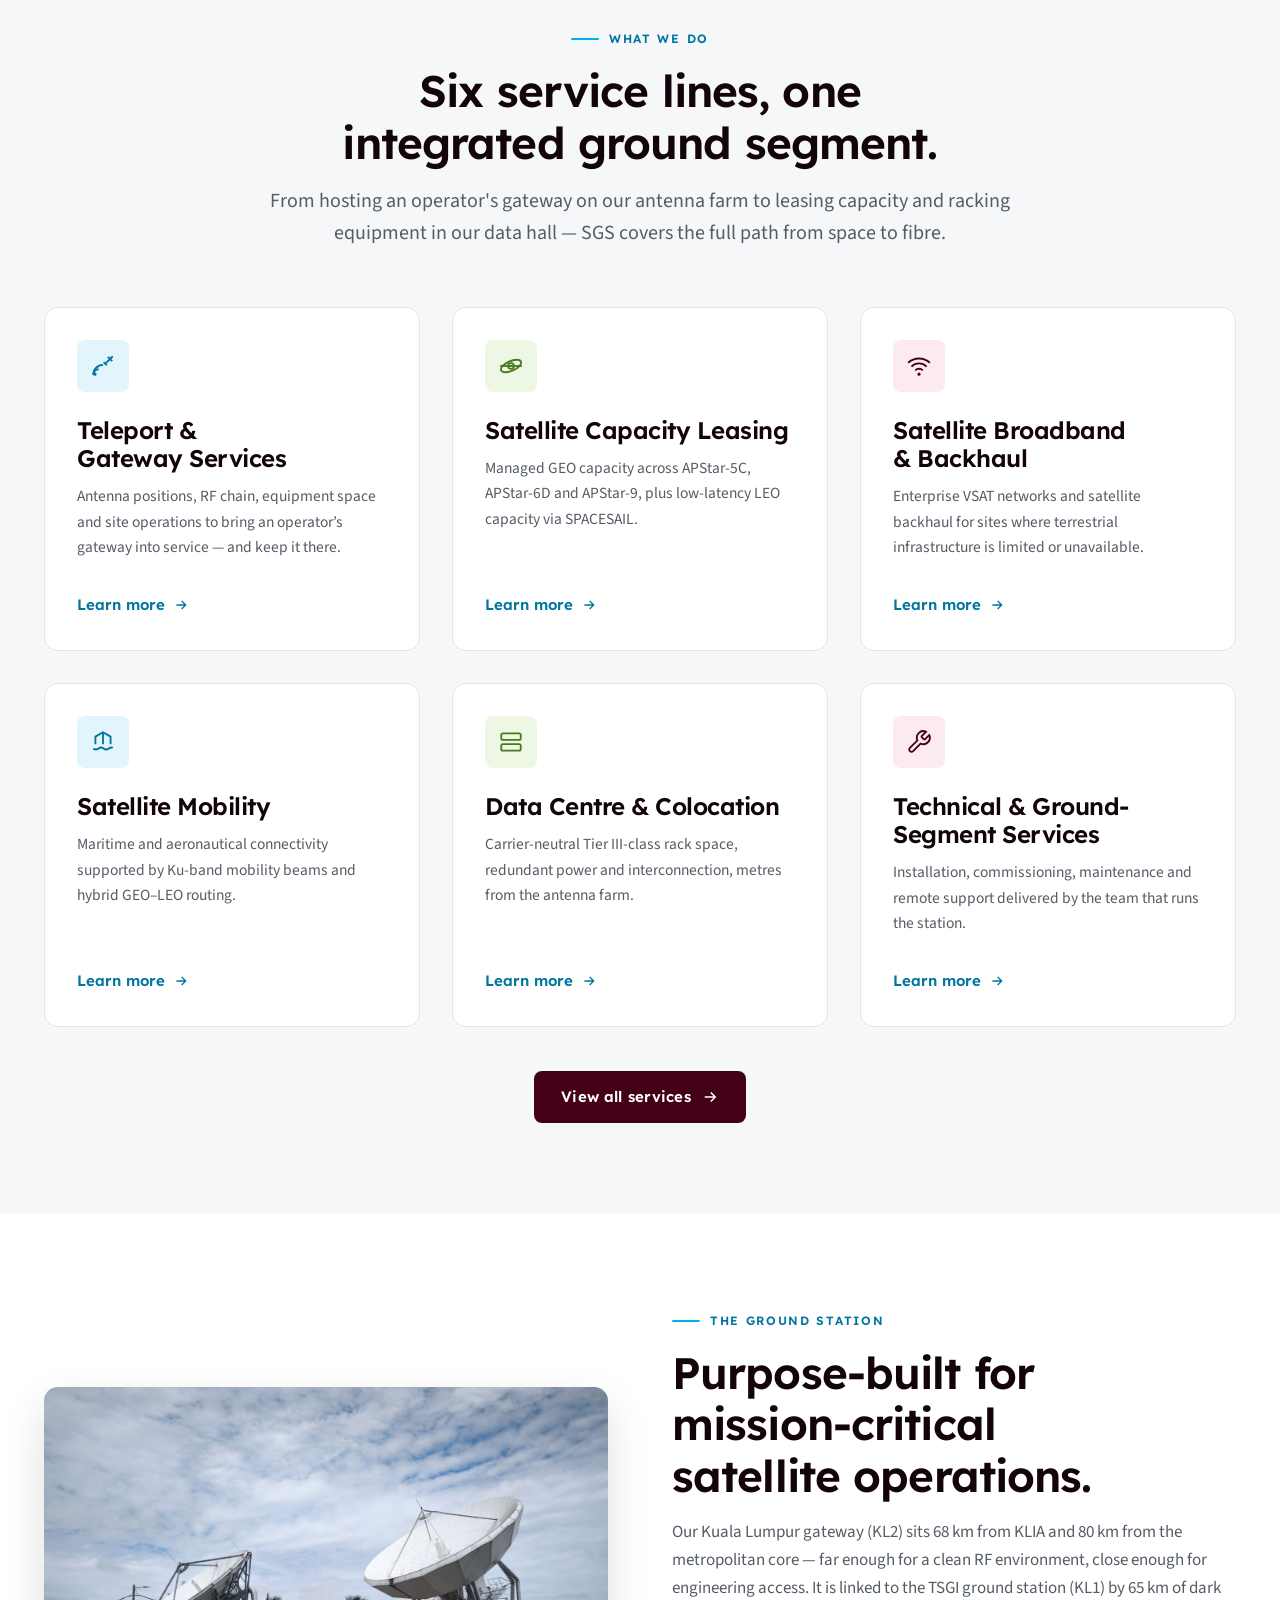
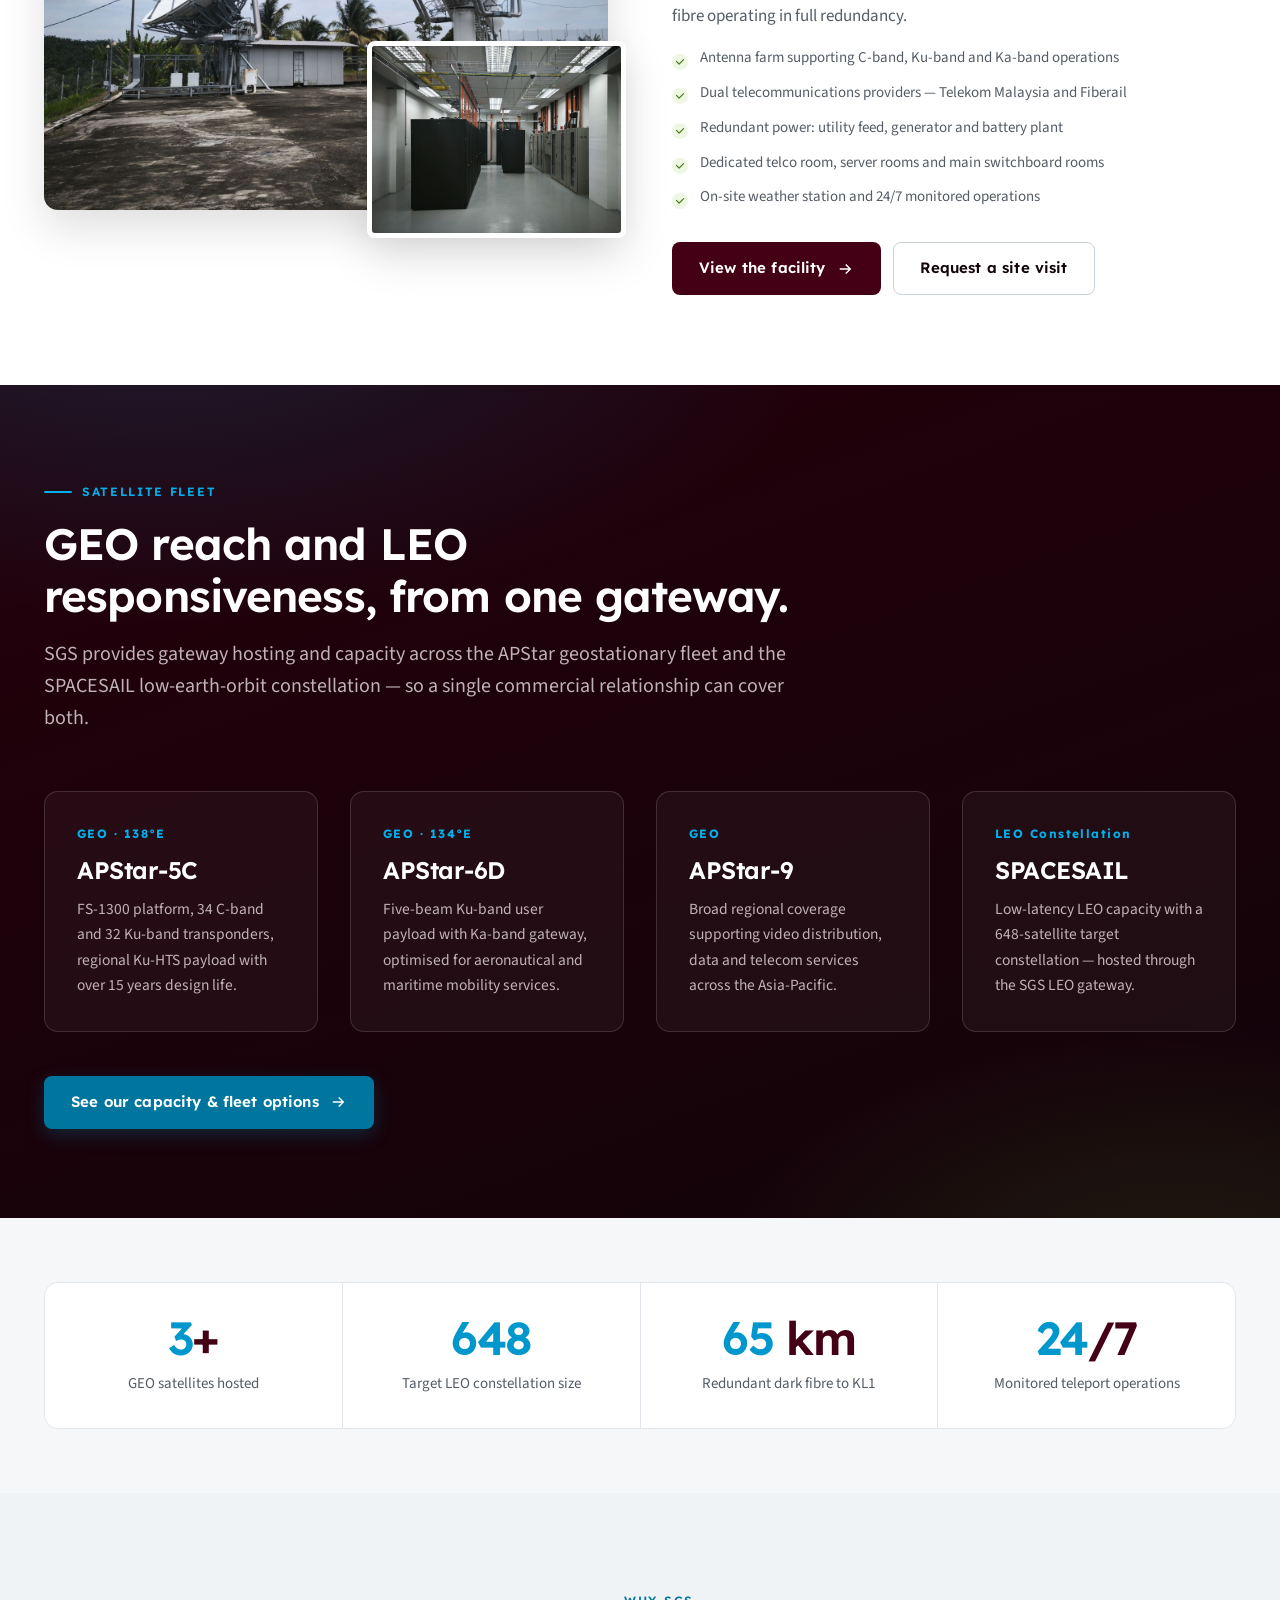
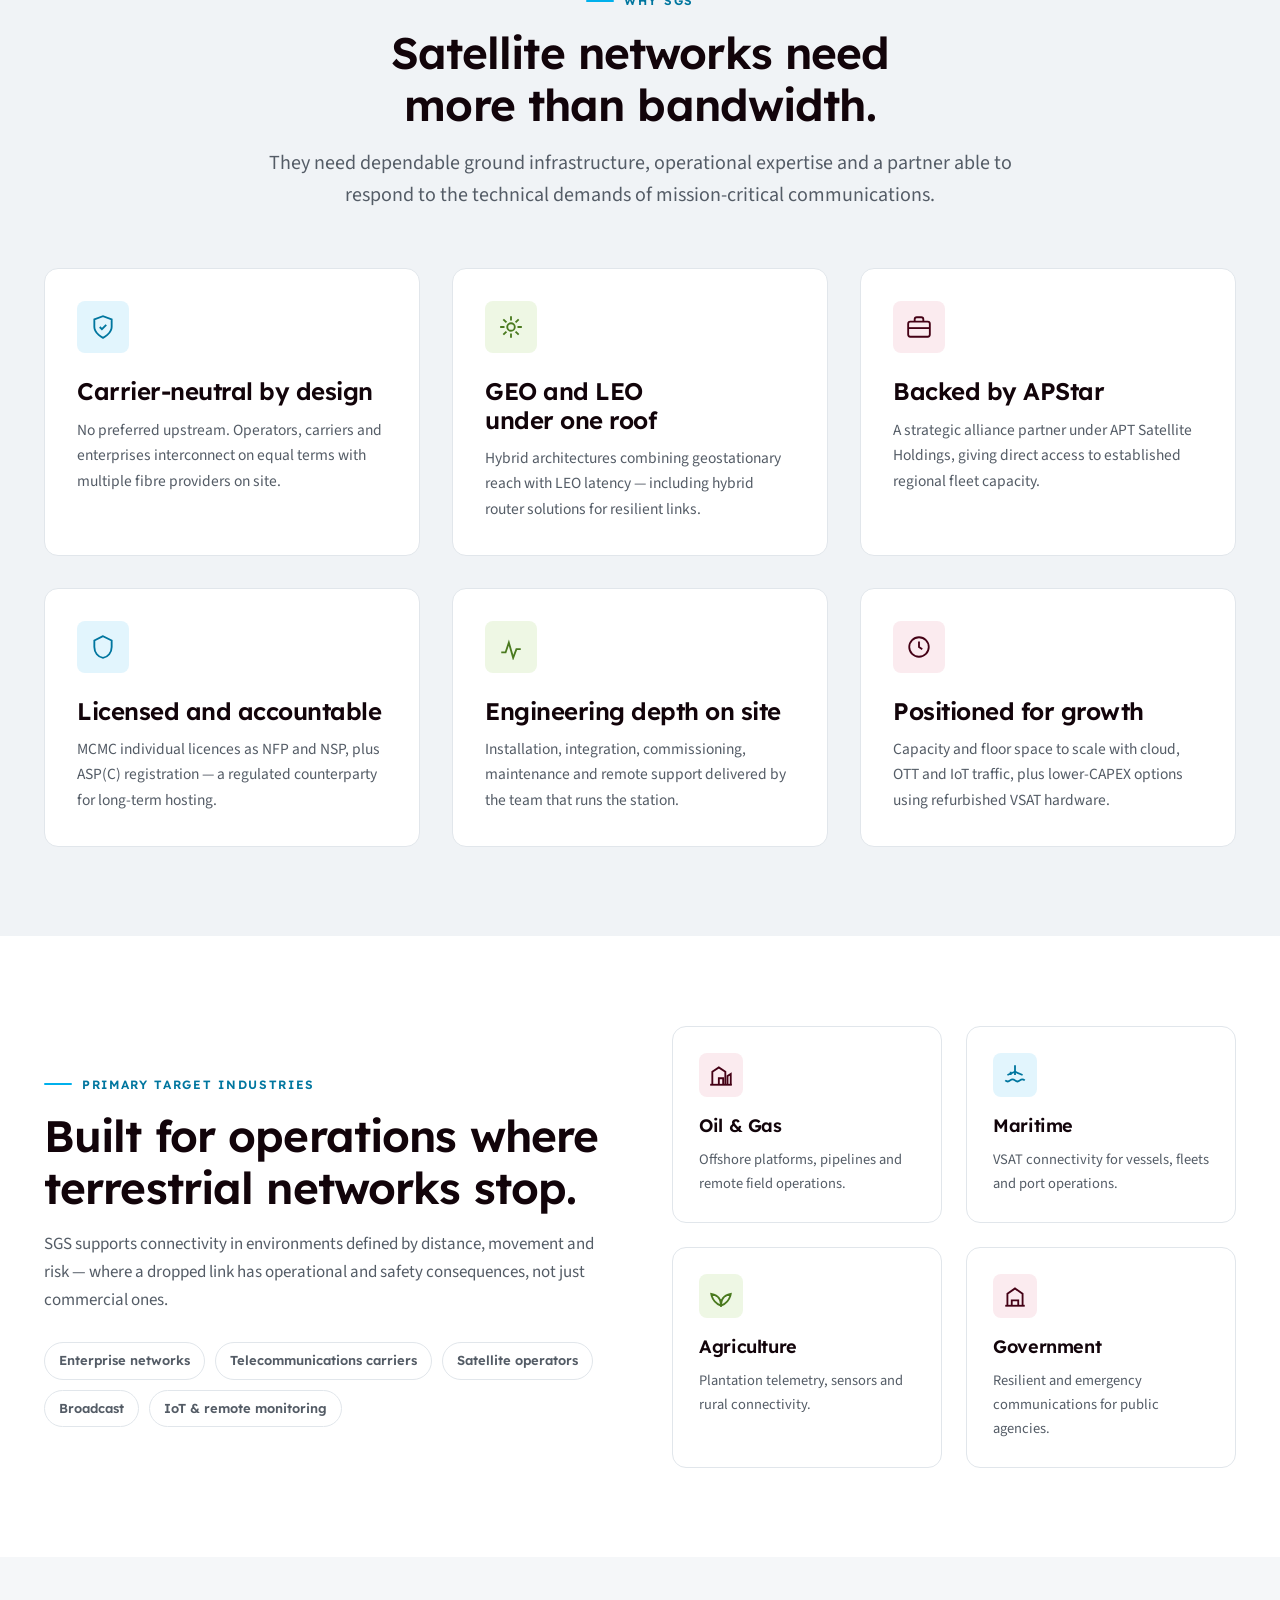
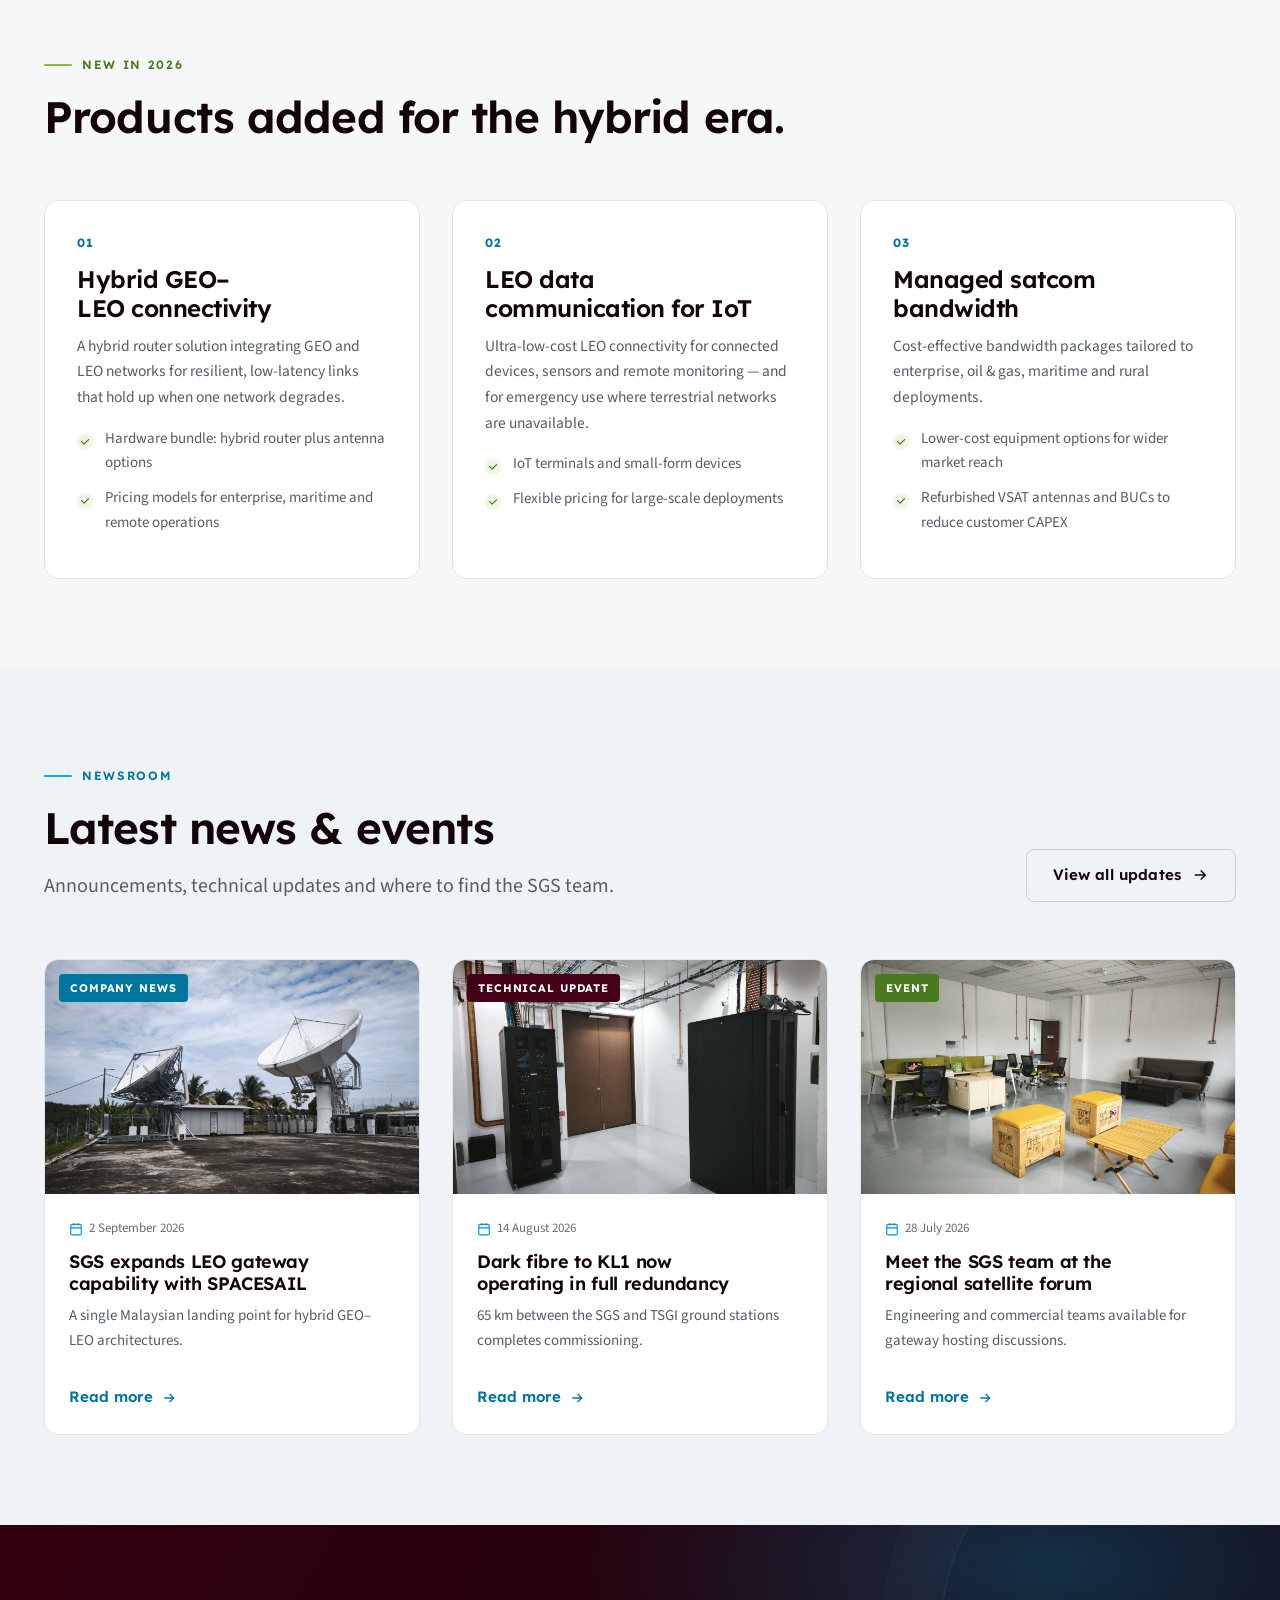
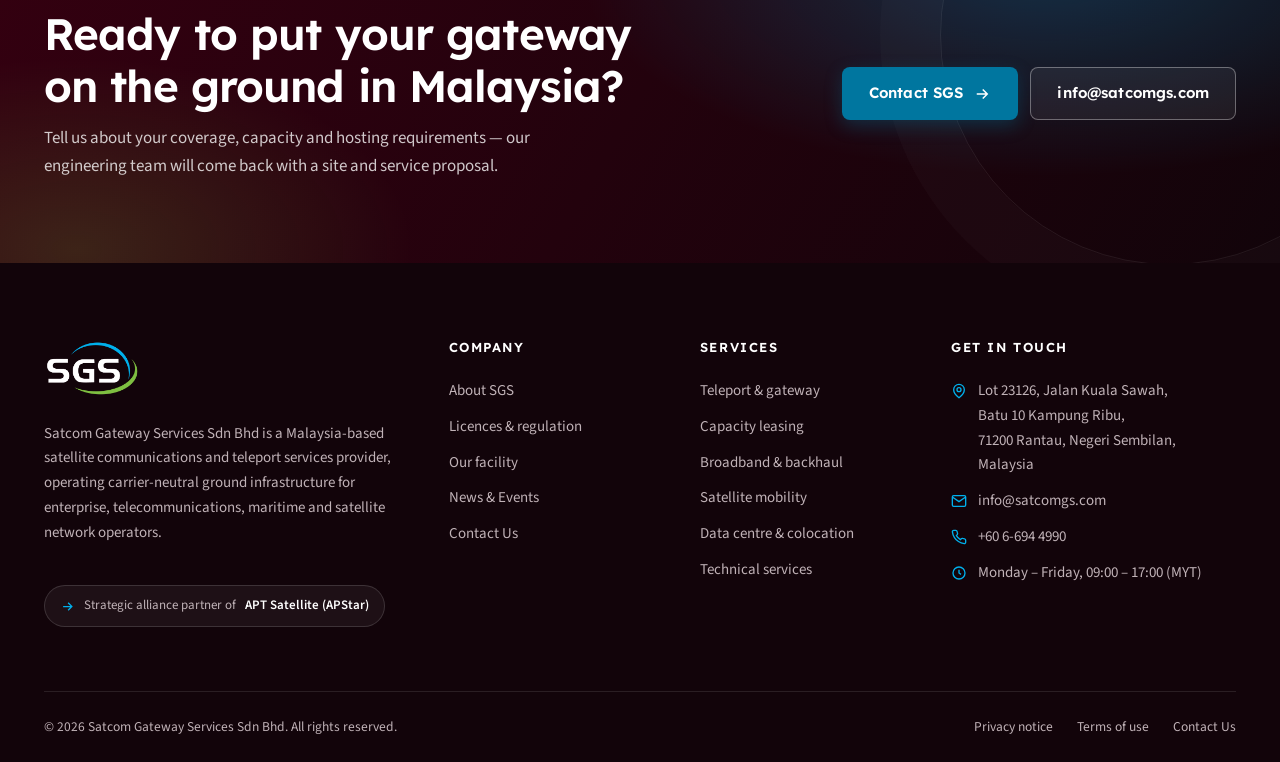
==== commit 3c5c98ce: "Revert "Add the orbital network section to the homepage" This reverts commit 65749ce89d4c90268650b18" ====
--- a/index.html
+++ b/index.html
@@ -359,121 +359,6 @@
           See our capacity &amp; fleet options
           <svg viewBox="0 0 24 24" fill="none" stroke="currentColor" stroke-width="2" aria-hidden="true"><path d="M5 12h14M13 6l6 6-6 6"/></svg>
         </a>
-      </div>
-    </div>
-  </section>
-
-
-  <!-- ============ ORBITAL NETWORK ============ -->
-  <section class="section section--dark orbital">
-    <div class="container">
-      <div class="orbital__grid">
-        <div class="orbital__visual" data-reveal>
-          <svg class="globe" viewBox="0 0 760 680" role="img"
-               aria-label="Network diagram: the SGS gateway at Rantau linked by satellite paths to markets across the Asia-Pacific">
-            <defs>
-              <radialGradient id="gSphere" cx="36%" cy="30%" r="80%">
-                <stop offset="0%"   stop-color="#1A4E7E"/>
-                <stop offset="48%"  stop-color="#0B2748"/>
-                <stop offset="100%" stop-color="#03091A"/>
-              </radialGradient>
-              <radialGradient id="gLimb" cx="50%" cy="50%" r="50%">
-                <stop offset="84%"  stop-color="rgba(0,176,236,0)"/>
-                <stop offset="96%"  stop-color="rgba(0,176,236,.60)"/>
-                <stop offset="100%" stop-color="rgba(0,176,236,0)"/>
-              </radialGradient>
-              <clipPath id="gClip"><circle cx="352" cy="340" r="198"/></clipPath>
-            </defs>
-
-            <circle class="g-halo" cx="352" cy="340" r="198"/>
-
-            <g class="g-orbit">
-              <ellipse class="g-orbit__path" cx="352" cy="340" rx="281.2" ry="196.8"/>
-            </g>
-
-            <circle cx="352" cy="340" r="198" fill="url(#gSphere)"/>
-            <g clip-path="url(#gClip)">
-              <g class="g-grid">
-                <ellipse class="g-mer" cx="352" cy="340" rx="198" ry="198" style="animation-delay:-0.00s"/>
-                <ellipse class="g-mer" cx="352" cy="340" rx="198" ry="198" style="animation-delay:-2.33s"/>
-                <ellipse class="g-mer" cx="352" cy="340" rx="198" ry="198" style="animation-delay:-4.67s"/>
-                <ellipse class="g-mer" cx="352" cy="340" rx="198" ry="198" style="animation-delay:-7.00s"/>
-                <ellipse class="g-mer" cx="352" cy="340" rx="198" ry="198" style="animation-delay:-9.33s"/>
-                <ellipse class="g-mer" cx="352" cy="340" rx="198" ry="198" style="animation-delay:-11.67s"/>
-                <ellipse class="g-par" cx="352" cy="511" rx="80.5" ry="26.2"/>
-                <ellipse class="g-par" cx="352" cy="470" rx="142.4" ry="46.4"/>
-                <ellipse class="g-par" cx="352" cy="410.1" rx="183.6" ry="59.8"/>
-                <ellipse class="g-par g-par--eq" cx="352" cy="340" rx="198" ry="64.5"/>
-                <ellipse class="g-par" cx="352" cy="269.9" rx="183.6" ry="59.8"/>
-                <ellipse class="g-par" cx="352" cy="210" rx="142.4" ry="46.4"/>
-                <ellipse class="g-par" cx="352" cy="169" rx="80.5" ry="26.2"/>
-              </g>
-            </g>
-            <circle cx="352" cy="340" r="198" fill="url(#gLimb)"/>
-            <circle class="g-edge" cx="352" cy="340" r="198"/>
-
-            <g class="g-arcs">
-              <path class="g-arc" d="M294.2 393.4 Q648.1 -70.6 410.8 285.2"/>
-              <path class="g-pulse" d="M294.2 393.4 Q648.1 -70.6 410.8 285.2" style="animation-delay:0.42s"/>
-              <path class="g-arc" d="M294.2 393.4 Q-61.5 129.8 337.6 249.9"/>
-              <path class="g-pulse" d="M294.2 393.4 Q-61.5 129.8 337.6 249.9" style="animation-delay:0.84s"/>
-              <path class="g-arc" d="M294.2 393.4 Q-33.6 445.2 250 330.2"/>
-              <path class="g-pulse" d="M294.2 393.4 Q-33.6 445.2 250 330.2" style="animation-delay:1.26s"/>
-              <path class="g-arc" d="M294.2 393.4 Q346.9 742.6 407.3 488.7"/>
-              <path class="g-pulse" d="M294.2 393.4 Q346.9 742.6 407.3 488.7" style="animation-delay:1.68s"/>
-              <path class="g-arc" d="M294.2 393.4 Q38.8 664.8 361.7 336.5"/>
-              <path class="g-pulse" d="M294.2 393.4 Q38.8 664.8 361.7 336.5" style="animation-delay:2.10s"/>
-              <path class="g-arc" d="M294.2 393.4 Q474.5 755.6 452.1 430"/>
-              <path class="g-pulse" d="M294.2 393.4 Q474.5 755.6 452.1 430" style="animation-delay:2.52s"/>
-              <path class="g-arc" d="M294.2 393.4 Q22.6 512.3 209.7 391.3"/>
-              <path class="g-pulse" d="M294.2 393.4 Q22.6 512.3 209.7 391.3" style="animation-delay:2.94s"/>
-              <path class="g-arc" d="M294.2 393.4 Q722.6 629.2 486.5 346.4"/>
-              <path class="g-pulse" d="M294.2 393.4 Q722.6 629.2 486.5 346.4" style="animation-delay:3.36s"/>
-            </g>
-            <g class="g-nodes">
-              <g class="g-hub"><circle class="g-hub__wave" cx="294.2" cy="393.4" r="7"/><circle class="g-hub__wave" cx="294.2" cy="393.4" r="7" style="animation-delay:1.1s"/><circle class="g-hub__dot" cx="294.2" cy="393.4" r="5.4"/></g>
-              <circle class="g-node" cx="410.8" cy="285.2" r="3.6" style="animation-delay:0.38s"/>
-              <circle class="g-node" cx="337.6" cy="249.9" r="3.6" style="animation-delay:0.76s"/>
-              <circle class="g-node" cx="250" cy="330.2" r="3.6" style="animation-delay:1.14s"/>
-              <circle class="g-node" cx="407.3" cy="488.7" r="3.6" style="animation-delay:1.52s"/>
-              <circle class="g-node" cx="361.7" cy="336.5" r="3.6" style="animation-delay:1.90s"/>
-              <circle class="g-node" cx="452.1" cy="430" r="3.6" style="animation-delay:2.28s"/>
-              <circle class="g-node" cx="209.7" cy="391.3" r="3.6" style="animation-delay:2.66s"/>
-              <circle class="g-node" cx="486.5" cy="346.4" r="3.6" style="animation-delay:3.04s"/>
-            </g>
-
-            <!-- circular spin, squashed on Y so the satellite tracks the tilted ellipse -->
-            <g transform="translate(352 340) scale(1 0.7000) translate(-352 -340)">
-              <g class="g-orbit__spin">
-                <g class="g-sat" transform="translate(633.2 340) scale(1 1.4286)">
-                  <rect class="g-sat__panel" x="-15" y="-2.5" width="8" height="5" rx="1"/>
-                  <rect class="g-sat__panel" x="7"   y="-2.5" width="8" height="5" rx="1"/>
-                  <rect class="g-sat__body"  x="-4.5" y="-3.5" width="9" height="7" rx="1.5"/>
-                </g>
-              </g>
-            </g>
-          </svg>
-        </div>
-        <div class="orbital__panel" data-reveal data-reveal-delay="1">
-          <span class="eyebrow">One landing point</span>
-          <h2>Reach the Asia-Pacific from a single Malaysian gateway.</h2>
-          <p>
-            Traffic from the APStar geostationary fleet and the SPACESAIL LEO
-            constellation terminates at Rantau and leaves on fibre &mdash; one site, one
-            operational team, one commercial relationship covering the region.
-          </p>
-          <ul class="tick-list">
-            <li>C, Ku and Ka-band uplink on a carrier-neutral teleport</li>
-            <li>GEO reach and LEO latency hosted side by side</li>
-            <li>Dual fibre carriers on site, 65&nbsp;km redundant haul to KL1</li>
-          </ul>
-          <div class="btn-row" style="margin-top:30px">
-            <a class="btn btn--primary" href="services.html#capacity">
-              Explore capacity leasing
-              <svg viewBox="0 0 24 24" fill="none" stroke="currentColor" stroke-width="2" aria-hidden="true"><path d="M5 12h14M13 6l6 6-6 6"/></svg>
-            </a>
-          </div>
-        </div>
       </div>
     </div>
   </section>
--- a/assets/css/style.css
+++ b/assets/css/style.css
@@ -1682,151 +1682,3 @@
 @media (prefers-reduced-motion: reduce) {
   .preloader { display: none !important; }
 }
-
-/* ==========================================================================
-   32. ORBITAL NETWORK SECTION
-   The "globe + signal arcs" treatment, built as animated SVG + CSS rather
-   than WebGL or video: ~5 KB, no runtime, no GPU cost, and it inherits the
-   brand tokens so it works in both themes.
-
-   WordPress: paste the SVG into an Elementor HTML widget inside a dark
-   Container, and this CSS into Site Settings ▸ Custom CSS. Nothing else.
-   ========================================================================== */
-.orbital { position: relative; overflow: hidden; }
-
-.orbital__grid {
-  display: grid;
-  grid-template-columns: 1.14fr .86fr;
-  align-items: center;
-  gap: clamp(8px, 2vw, 32px);
-}
-
-.orbital__visual { position: relative; margin-left: -17%; margin-right: -7%; }
-.globe { display: block; width: 100%; height: auto; overflow: visible; }
-
-/* Panel echoes the reference: overlaps the globe, soft edge, left rule */
-.orbital__panel {
-  position: relative; z-index: 2;
-  padding: clamp(26px, 3vw, 40px);
-  background: rgba(8, 14, 30, .72);
-  backdrop-filter: blur(10px);
-  -webkit-backdrop-filter: blur(10px);
-  border: 1px solid rgba(255, 255, 255, .12);
-  border-left: 3px solid var(--cyan-500);
-  border-radius: var(--radius);
-  margin-left: -14%;
-}
-.orbital__panel h2 { color: #fff; }
-.orbital__panel p  { color: var(--dark-fg-muted); }
-
-/* ---- sphere ------------------------------------------------------------ */
-.g-halo  { fill: rgba(0, 176, 236, .085); filter: blur(26px); }
-.g-edge  { fill: none; stroke: rgba(0, 176, 236, .42); stroke-width: 1; }
-
-.g-grid ellipse { fill: none; vector-effect: non-scaling-stroke; }
-.g-par   { stroke: rgba(120, 200, 255, .20); stroke-width: 1; }
-.g-par--eq { stroke: rgba(0, 176, 236, .42); }
-
-/* scaleX through a full cycle reads as rotation, using only transforms */
-.g-mer {
-  stroke: rgba(120, 200, 255, .17);
-  stroke-width: 1;
-  transform-box: fill-box;
-  transform-origin: center;
-  animation: g-spin 14s linear infinite;
-}
-@keyframes g-spin {
-  0%   { transform: scaleX(1); }
-  25%  { transform: scaleX(0.02); }
-  50%  { transform: scaleX(-1); }
-  75%  { transform: scaleX(0.02); }
-  100% { transform: scaleX(1); }
-}
-
-/* ---- signal arcs -------------------------------------------------------- */
-.g-arc {
-  fill: none;
-  stroke: rgba(0, 176, 236, .42);
-  stroke-width: 1.15;
-}
-
-/* a short dash running the length of the arc = a packet in flight */
-.g-pulse {
-  fill: none;
-  stroke: var(--cyan-500);
-  stroke-width: 2.1;
-  stroke-linecap: round;
-  stroke-dasharray: 26 1000;
-  stroke-dashoffset: 1026;
-  filter: drop-shadow(0 0 5px rgba(0, 176, 236, .85));
-  animation: g-flow 3.4s cubic-bezier(.45, 0, .55, 1) infinite;
-}
-@keyframes g-flow {
-  0%        { stroke-dashoffset: 1026; opacity: 0; }
-  8%        { opacity: 1; }
-  70%, 100% { stroke-dashoffset: 0; opacity: 0; }
-}
-
-/* ---- nodes -------------------------------------------------------------- */
-.g-node {
-  fill: var(--cyan-500);
-  filter: drop-shadow(0 0 6px rgba(0, 176, 236, .9));
-  animation: g-blink 3.4s ease-in-out infinite;
-}
-@keyframes g-blink {
-  0%, 100% { opacity: .45; }
-  50%      { opacity: 1; }
-}
-
-.g-hub__dot {
-  fill: #fff;
-  filter: drop-shadow(0 0 9px rgba(0, 176, 236, 1));
-}
-.g-hub__wave {
-  fill: none;
-  stroke: var(--cyan-500);
-  stroke-width: 1.4;
-  transform-box: fill-box;
-  transform-origin: center;
-  animation: g-ping2 2.2s cubic-bezier(.22, .61, .36, 1) infinite;
-}
-@keyframes g-ping2 {
-  0%   { transform: scale(.5); opacity: .9; }
-  100% { transform: scale(4.6); opacity: 0; }
-}
-
-/* ---- satellite on a tilted orbit ---------------------------------------- */
-.g-orbit__path {
-  fill: none;
-  stroke: rgba(255, 255, 255, .13);
-  stroke-width: 1;
-  stroke-dasharray: 3 7;
-}
-.g-orbit__spin {
-  transform-origin: 352px 340px;
-  animation: g-orbit 22s linear infinite;
-}
-@keyframes g-orbit { to { transform: rotate(360deg); } }
-
-.g-sat__body  { fill: #DCE6F2; }
-.g-sat__panel { fill: var(--cyan-500); opacity: .85; }
-
-/* ---- light theme: the section stays dark, so only the panel shifts ------ */
-:root:not([data-theme="dark"]) .orbital__panel { background: rgba(10, 12, 26, .70); }
-
-/* ---- responsive --------------------------------------------------------- */
-@media (max-width: 900px) {
-  .orbital__grid { grid-template-columns: 1fr; gap: 0; }
-  .orbital__visual { margin-inline: 0; max-width: 460px; margin-inline: auto; }
-  .orbital__panel { margin-left: 0; margin-top: -40px; }
-}
-@media (max-width: 480px) {
-  .orbital__panel { margin-top: -22px; }
-}
-
-/* ---- motion off: a still diagram, which still communicates --------------- */
-@media (prefers-reduced-motion: reduce) {
-  .g-mer, .g-pulse, .g-node, .g-hub__wave, .g-orbit__spin { animation: none; }
-  .g-pulse { opacity: .55; stroke-dashoffset: 0; stroke-dasharray: none; stroke-width: 1.4; }
-  .g-hub__wave { opacity: .3; }
-}
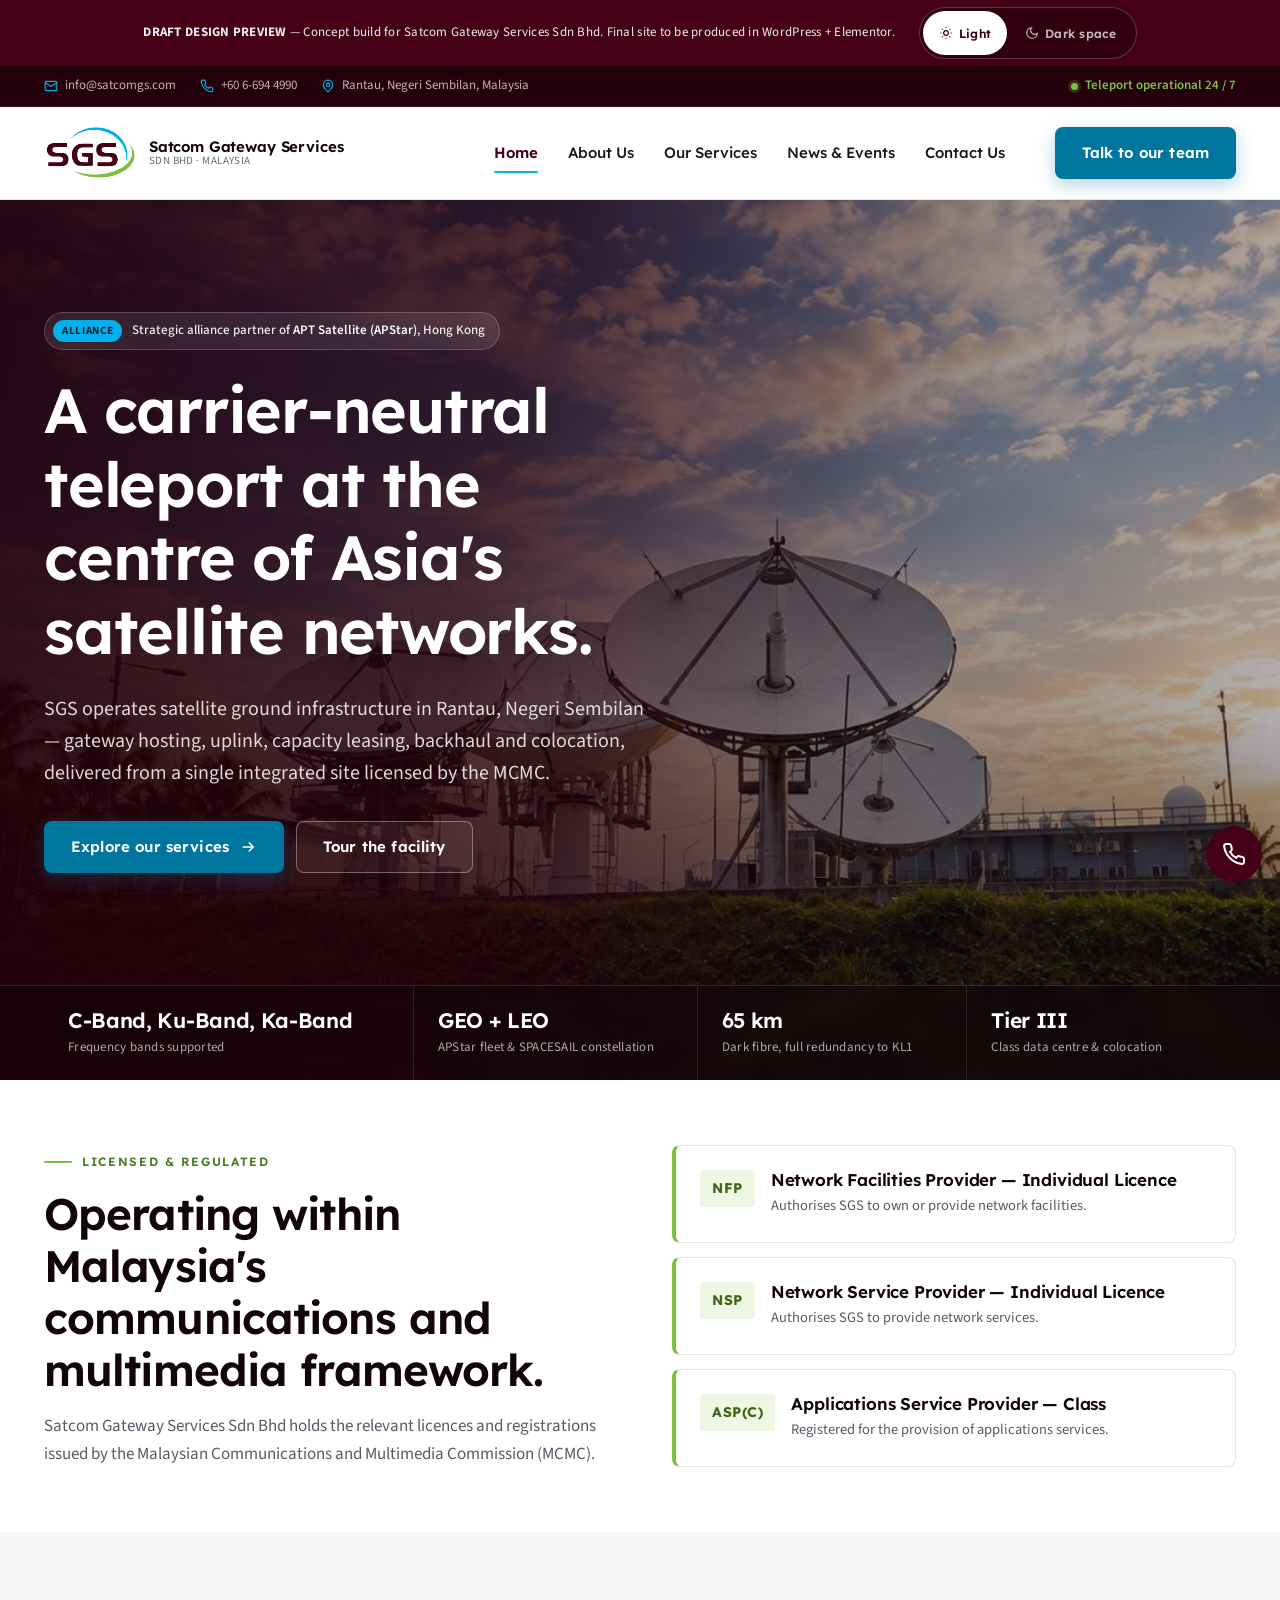
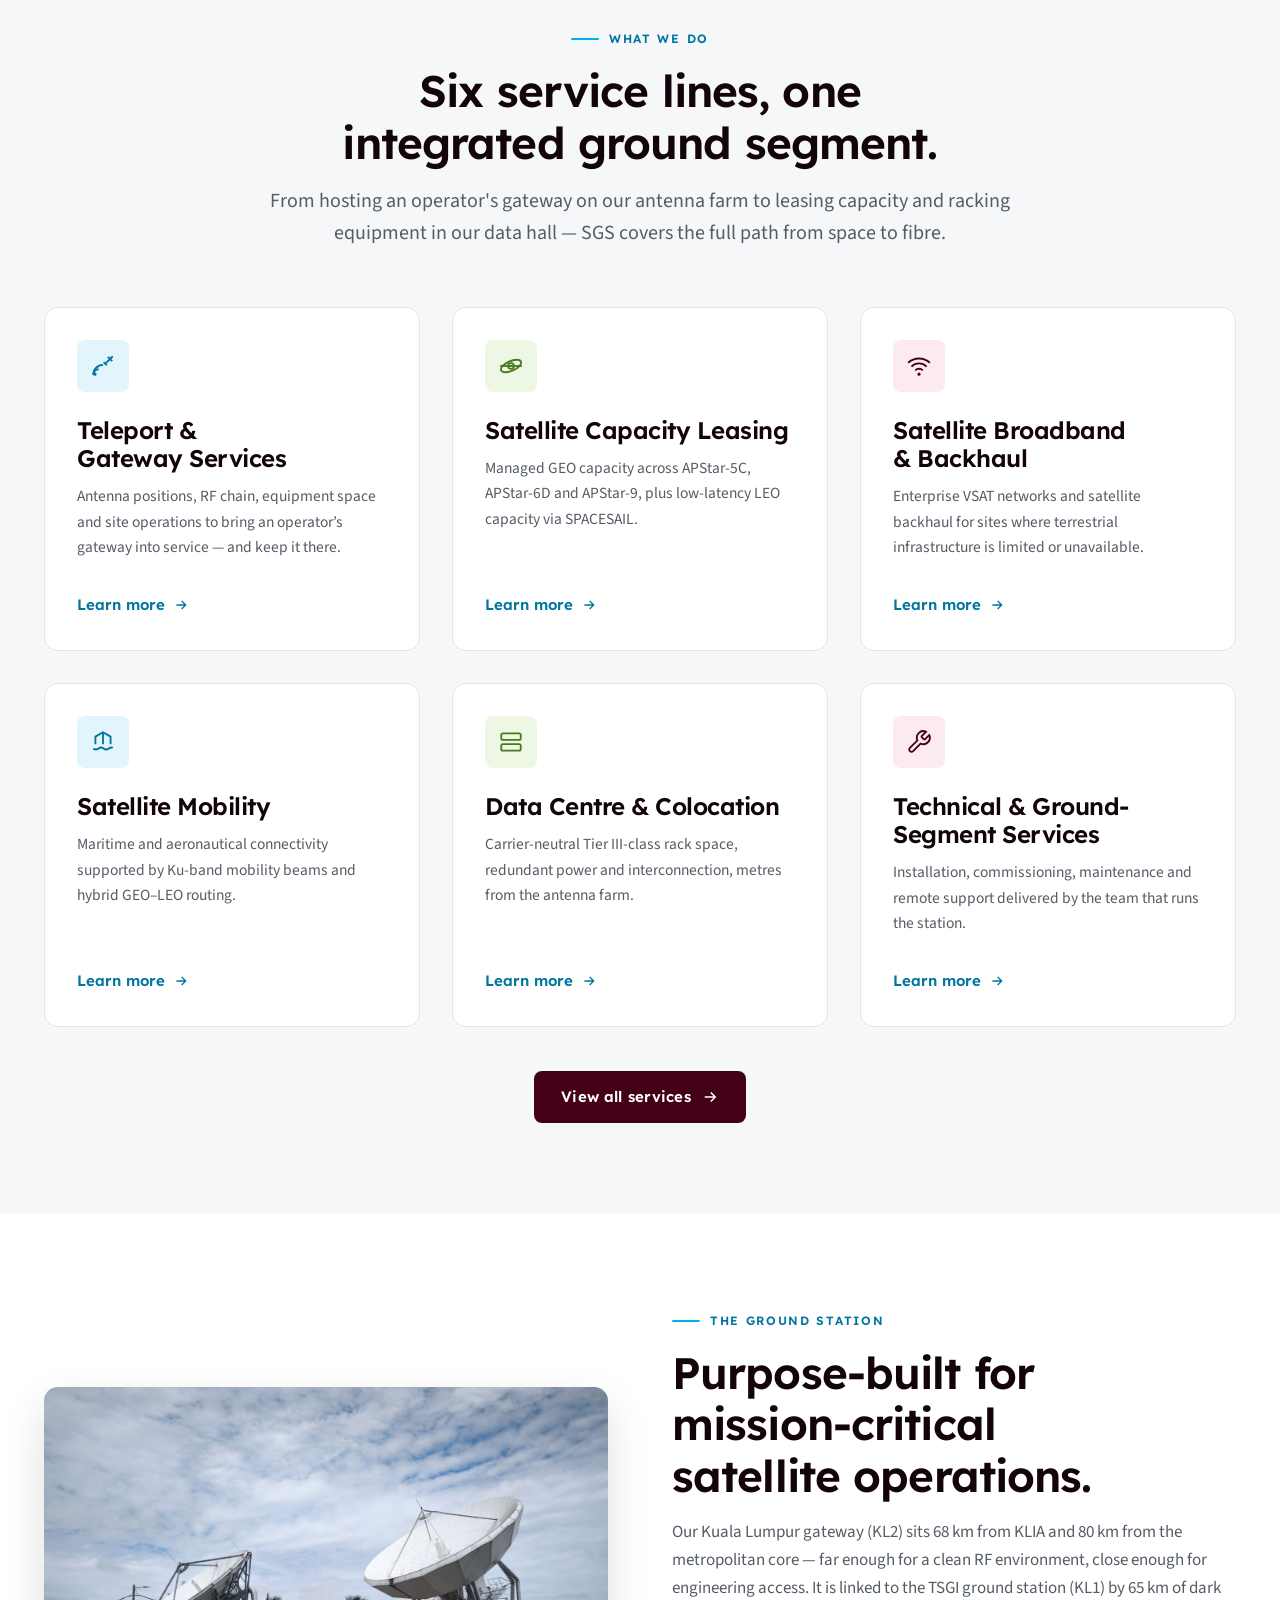
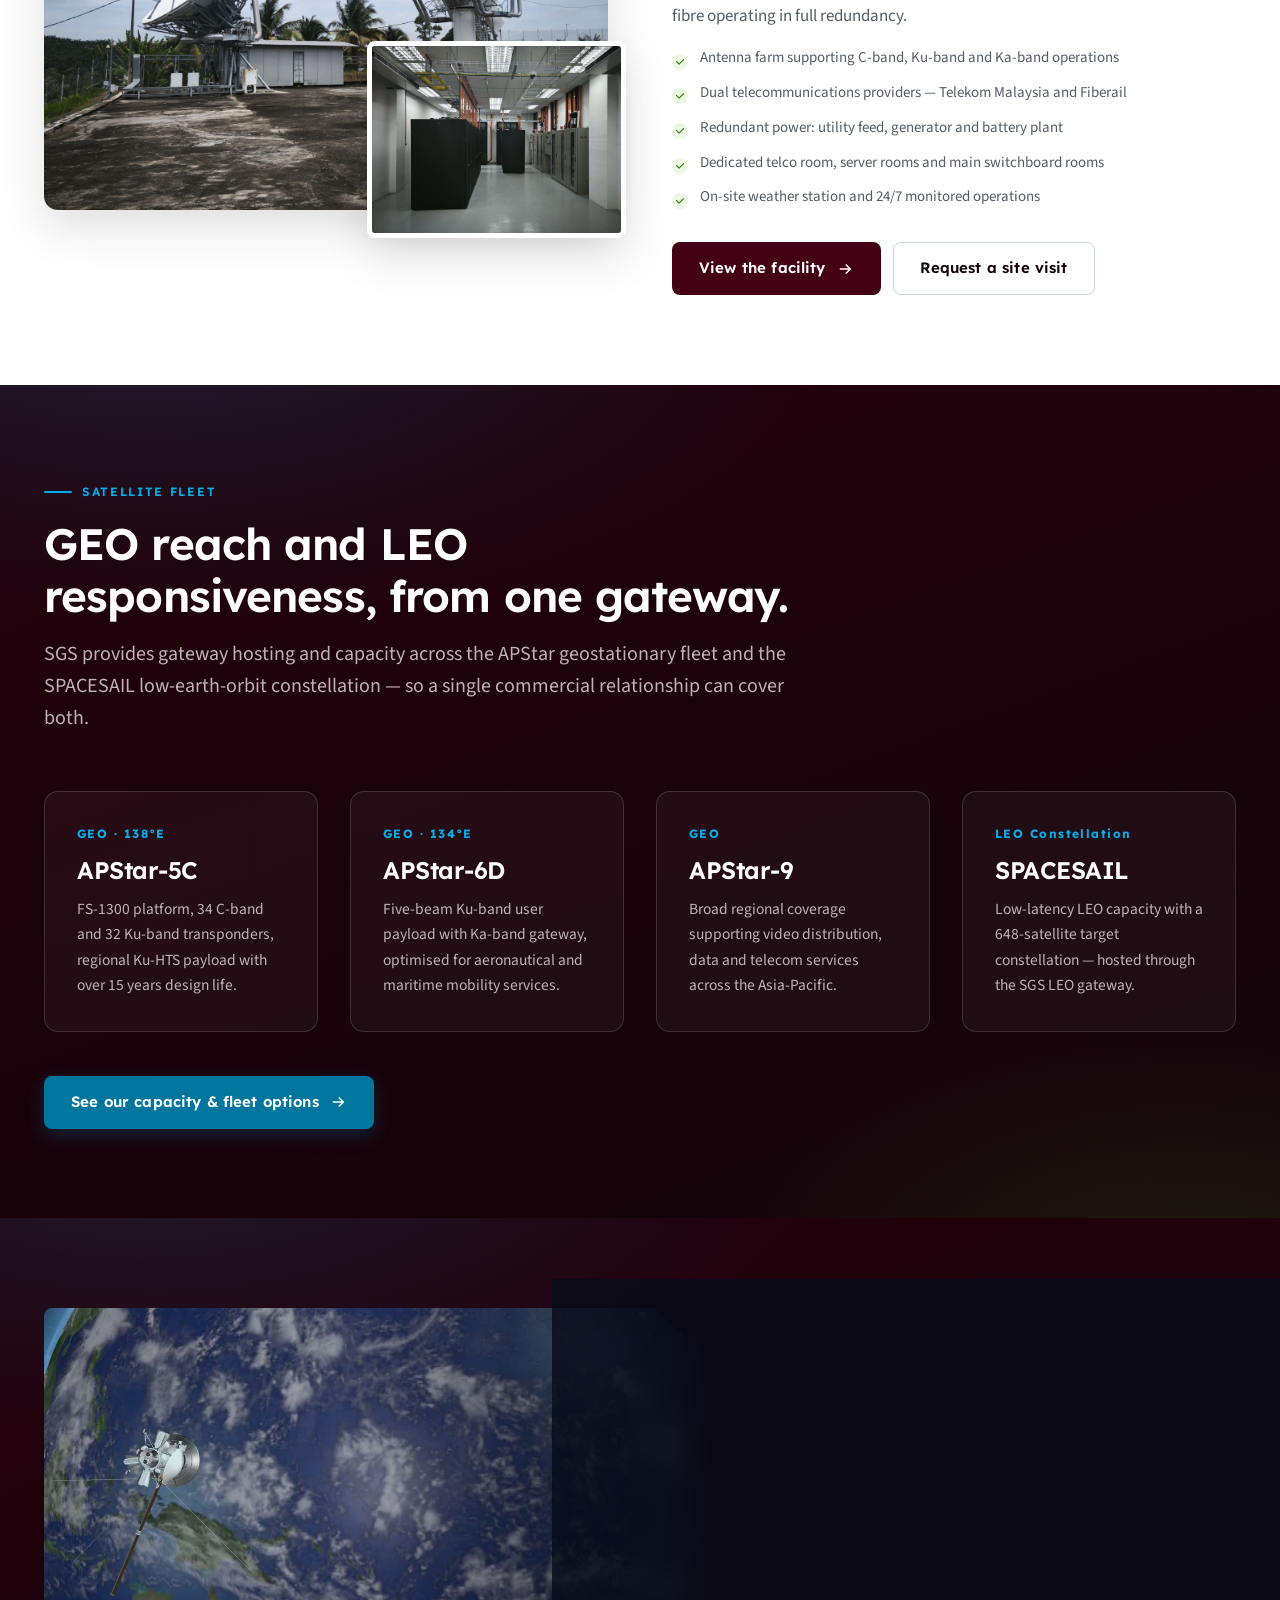
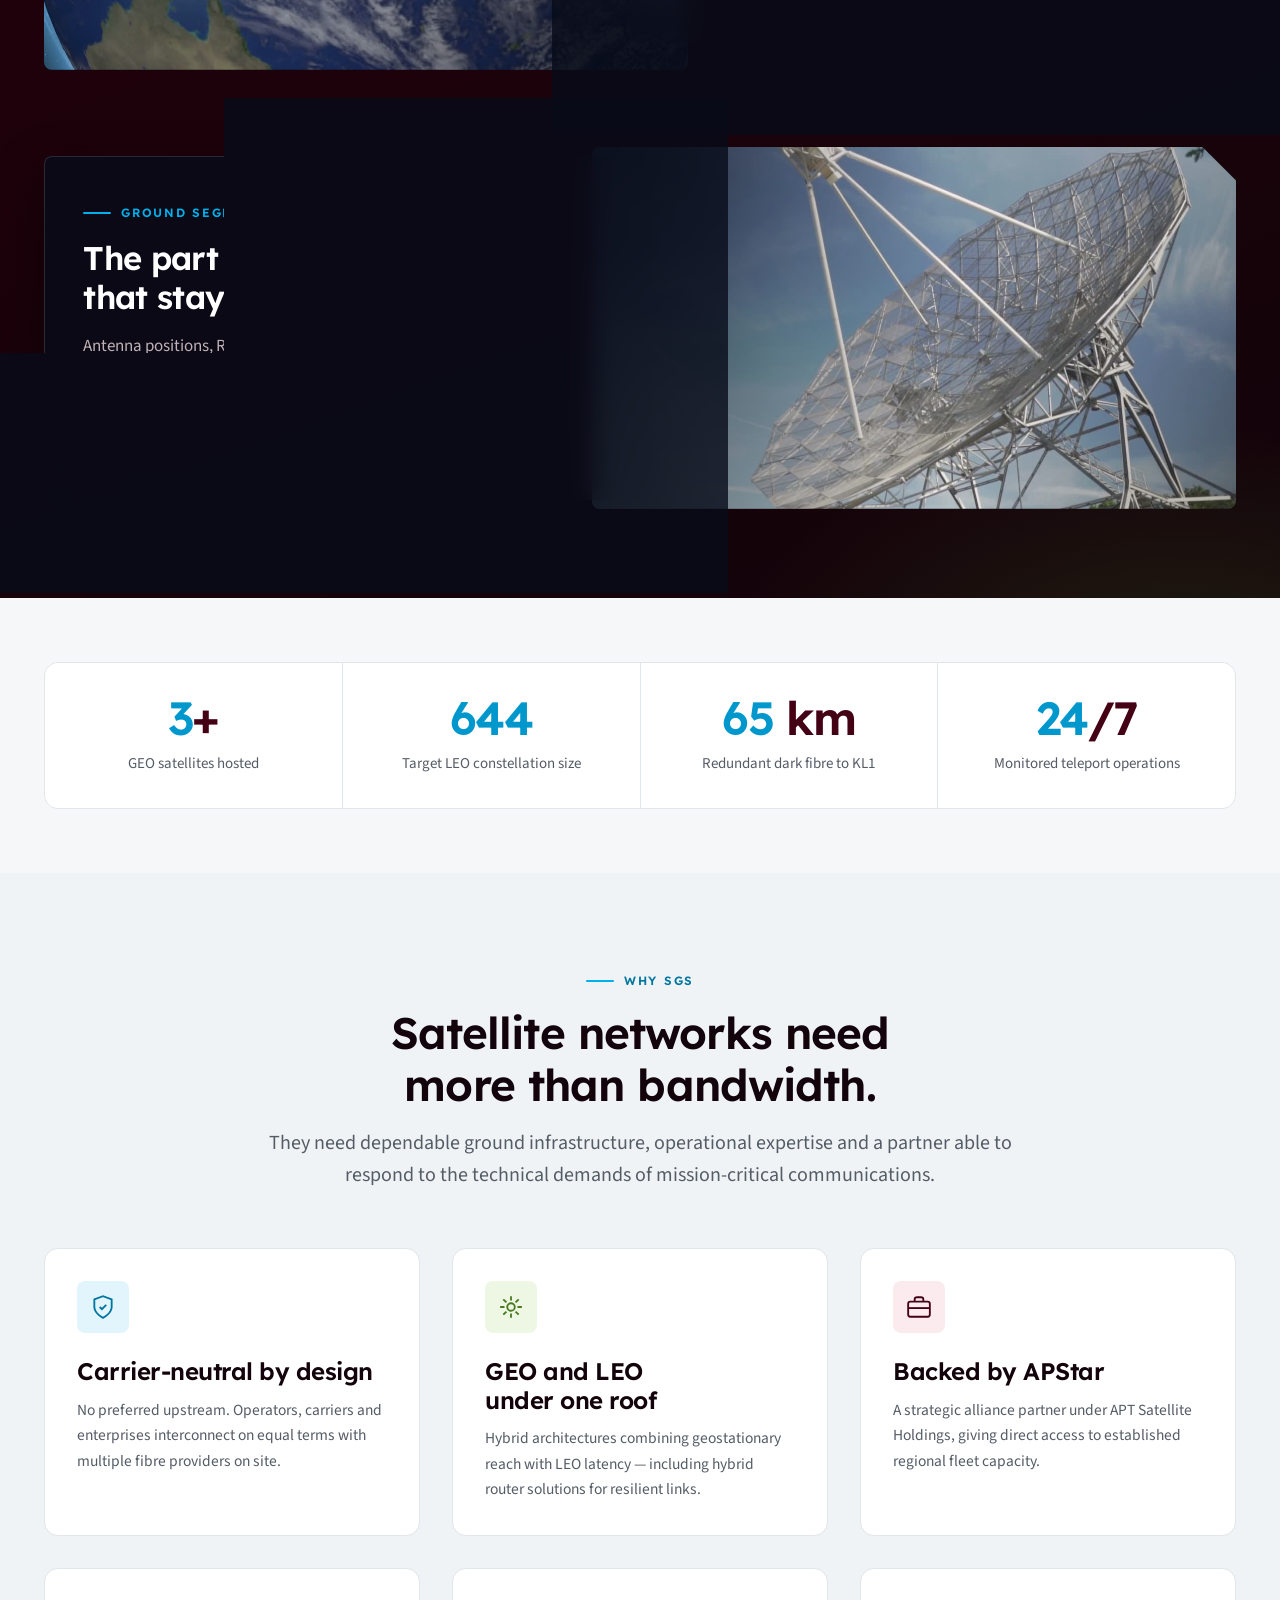
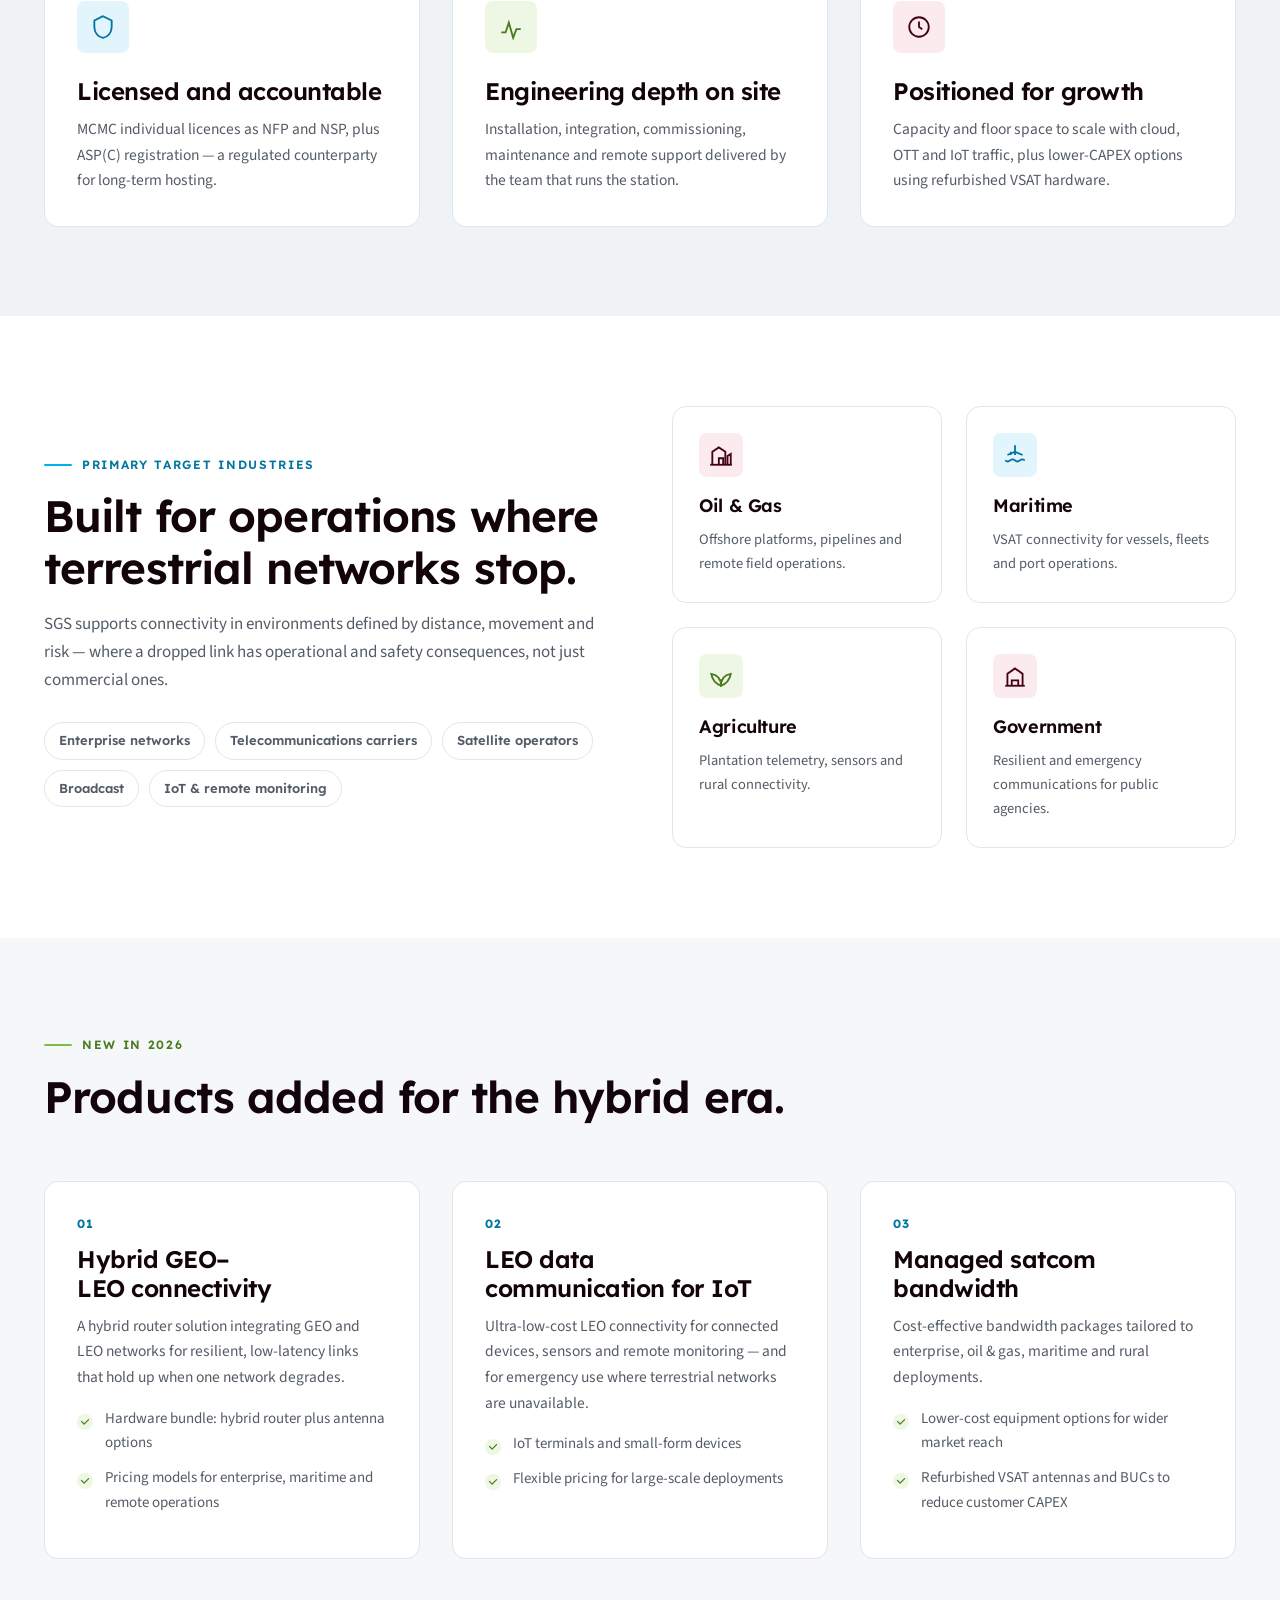
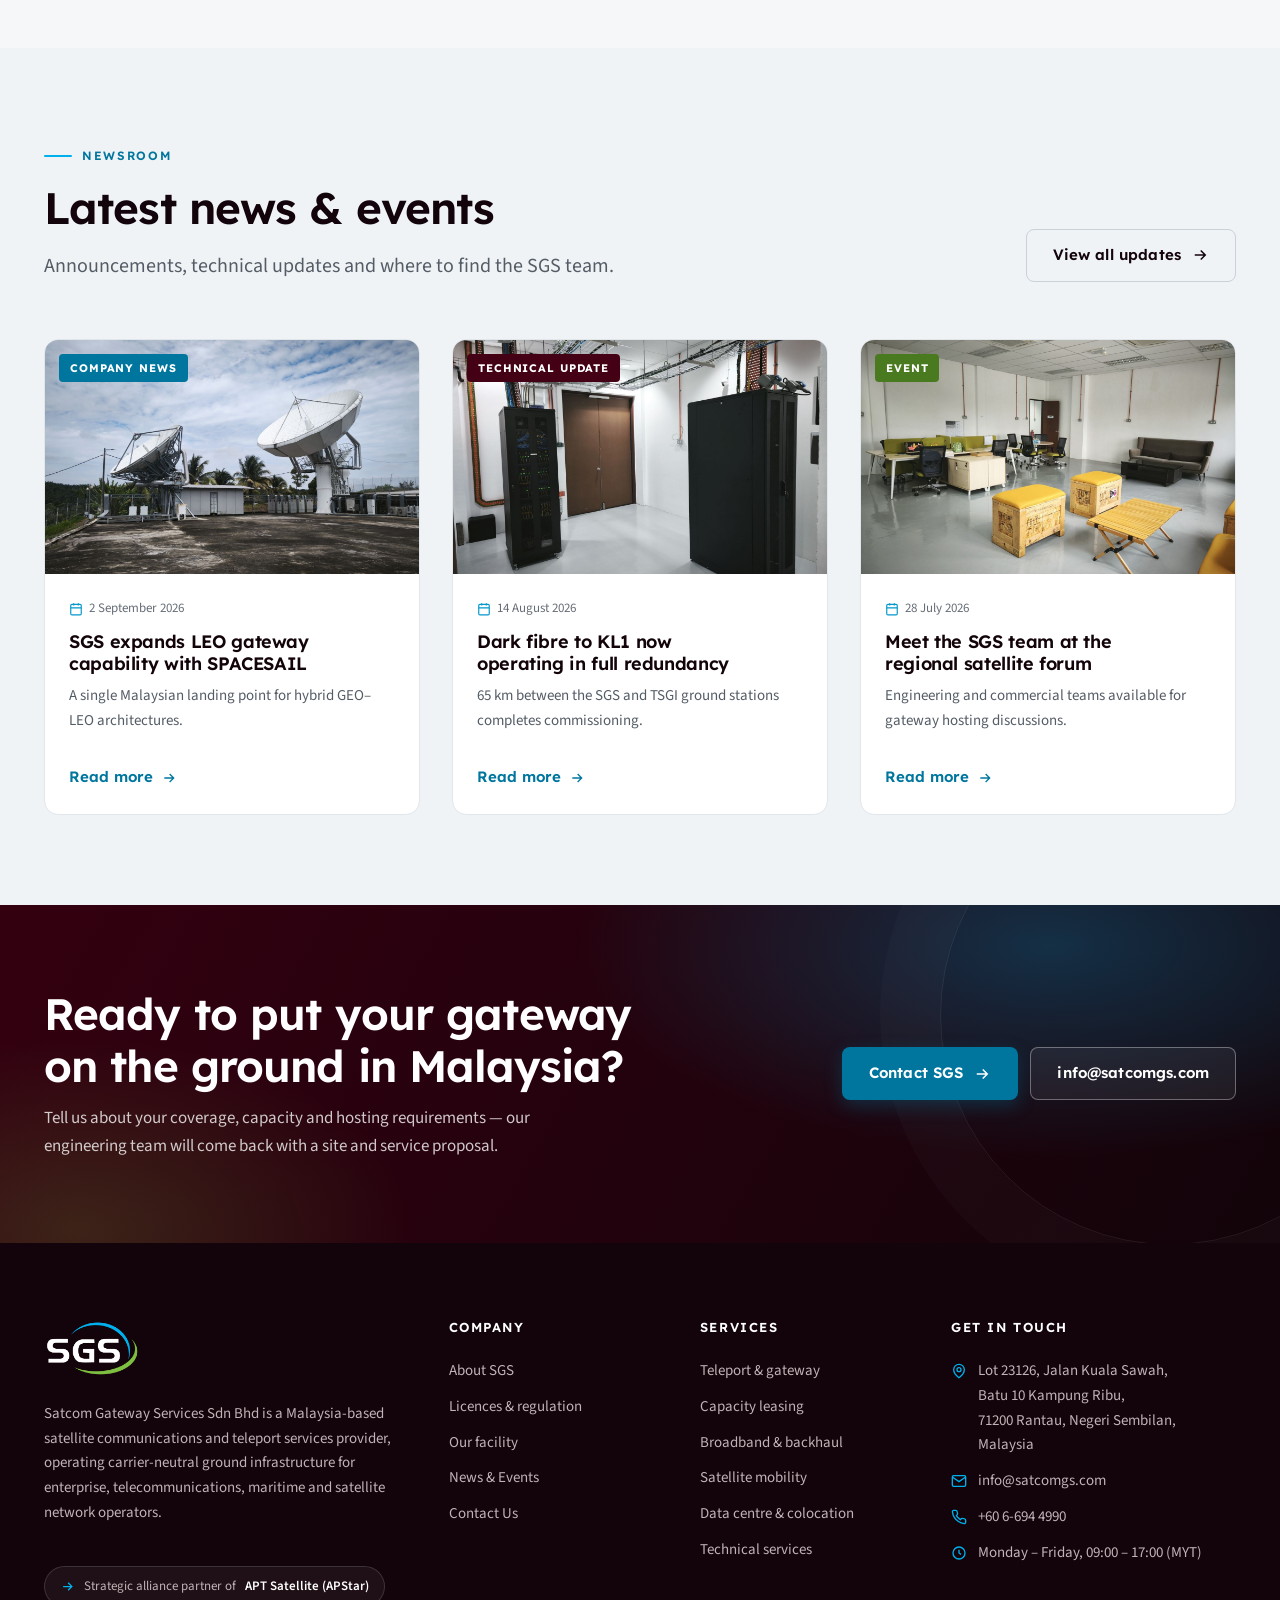
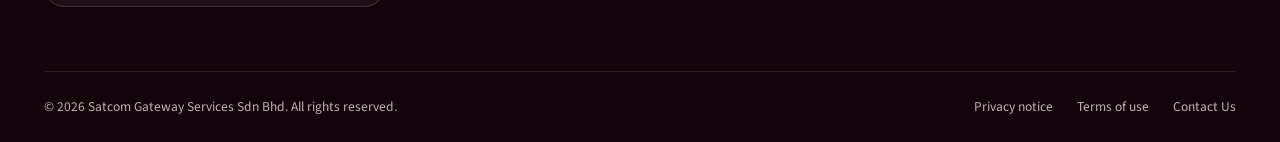
==== commit b0c477bc: "Add a video feature band using the supplied footage Two alternating rows of looping background video" ====
--- a/index.html
+++ b/index.html
@@ -360,6 +360,58 @@
           <svg viewBox="0 0 24 24" fill="none" stroke="currentColor" stroke-width="2" aria-hidden="true"><path d="M5 12h14M13 6l6 6-6 6"/></svg>
         </a>
       </div>
+    </div>
+  </section>
+
+
+  <!-- ============ VIDEO FEATURES ============ -->
+  <section class="section section--dark vfeature">
+    <div class="container">
+
+      <div class="vfeature__row" data-reveal>
+        <div class="vfeature__media">
+          <img class="vfeature__poster" src="assets/video/constellation-poster.jpg"
+               alt="Satellites in low earth orbit circling the planet" width="1280" height="720">
+          <video data-src="assets/video/constellation.mp4" muted loop playsinline
+                 preload="none" poster="assets/video/constellation-poster.jpg" aria-hidden="true"></video>
+        </div>
+        <div class="vfeature__panel">
+          <span class="eyebrow">GEO + LEO</span>
+          <h3>Two orbits, one landing point.</h3>
+          <p>
+            SGS hosts gateway operations for the APStar geostationary fleet and the
+            SPACESAIL low-earth-orbit constellation on the same site &mdash; so a hybrid
+            network needs one teleport, one engineering team and one agreement.
+          </p>
+          <a class="link-arrow" href="services.html#capacity">
+            See capacity leasing
+            <svg viewBox="0 0 24 24" fill="none" stroke="currentColor" stroke-width="2" aria-hidden="true"><path d="M5 12h14M13 6l6 6-6 6"/></svg>
+          </a>
+        </div>
+      </div>
+
+      <div class="vfeature__row vfeature__row--flip" data-reveal>
+        <div class="vfeature__media">
+          <img class="vfeature__poster" src="assets/video/dish-poster.jpg"
+               alt="A large parabolic satellite antenna against the sky" width="1280" height="720">
+          <video data-src="assets/video/dish.mp4" muted loop playsinline
+                 preload="none" poster="assets/video/dish-poster.jpg" aria-hidden="true"></video>
+        </div>
+        <div class="vfeature__panel">
+          <span class="eyebrow">Ground segment</span>
+          <h3>The part of the network that stays on the ground.</h3>
+          <p>
+            Antenna positions, RF chain, secure equipment space, redundant power &mdash; and
+            the engineers who keep it all running. Carrier-neutral, MCMC-licensed, and
+            68&nbsp;km from Kuala Lumpur International Airport.
+          </p>
+          <a class="link-arrow" href="about.html#facility">
+            Inside the facility
+            <svg viewBox="0 0 24 24" fill="none" stroke="currentColor" stroke-width="2" aria-hidden="true"><path d="M5 12h14M13 6l6 6-6 6"/></svg>
+          </a>
+        </div>
+      </div>
+
     </div>
   </section>
 
--- a/assets/css/style.css
+++ b/assets/css/style.css
@@ -1605,6 +1605,10 @@
    - Shows once per browser session, not on every page view.
    ========================================================================== */
 .preloader {
+  /* Duration lives here only. main.js reads this value, so changing this
+     one number changes the whole preloader. */
+  --preload-dur: 5s;
+
   position: fixed; inset: 0; z-index: 9999;
   display: flex; flex-direction: column;
   align-items: center; justify-content: center;
@@ -1613,8 +1617,9 @@
     radial-gradient(900px 600px at 50% 42%, rgba(0, 176, 236, .10), transparent 62%),
     radial-gradient(700px 500px at 78% 78%, rgba(126, 191, 65, .07), transparent 60%),
     linear-gradient(160deg, #0D1124 0%, #05070E 100%);
-  /* Fires even if JS never runs. JS normally removes it well before this. */
-  animation: sgs-preload-out .55s var(--ease) 3s forwards;
+  /* Fires even if JS never runs. Sits just past the JS ceiling so the script
+     normally wins; this is the net, not the mechanism. */
+  animation: sgs-preload-out .55s var(--ease) 6.6s forwards;
 }
 .preloader.is-done { animation: sgs-preload-out .55s var(--ease) forwards; }
 
@@ -1662,23 +1667,138 @@
   color: rgba(255, 255, 255, .62);
 }
 .preloader__bar {
-  width: 168px; height: 2px;
+  width: 230px; height: 2px;
   background: rgba(255, 255, 255, .13);
   border-radius: 2px; overflow: hidden;
 }
 .preloader__bar::after {
   content: "";
-  display: block; width: 40%; height: 100%;
+  display: block; width: 100%; height: 100%;
   border-radius: 2px;
-  background: linear-gradient(90deg, transparent, var(--cyan-500), transparent);
-  animation: sgs-preload-sweep 1.15s var(--ease) infinite;
-}
-@keyframes sgs-preload-sweep {
-  from { transform: translateX(-100%); }
-  to   { transform: translateX(350%); }
+  background: linear-gradient(90deg, var(--cyan-700), var(--cyan-500));
+  box-shadow: 0 0 8px rgba(0, 176, 236, .55);
+  transform-origin: left center;
+  transform: scaleX(0);
+  /* linear: a timed bar should finish exactly when the wait does, not
+     race to 95% and then appear stuck */
+  animation: sgs-preload-fill var(--preload-dur) linear forwards;
+}
+@keyframes sgs-preload-fill {
+  from { transform: scaleX(0); }
+  to   { transform: scaleX(1); }
 }
 
 /* Nothing animates, nothing blocks. */
 @media (prefers-reduced-motion: reduce) {
   .preloader { display: none !important; }
 }
+
+/* ==========================================================================
+   32. VIDEO FEATURE BAND
+   Looping background video with an overlapping text panel, alternating
+   sides — the Kratos treatment, on an SGS budget.
+
+   Every clip is a seamless boomerang loop (forward + reversed), muted,
+   autoplaying and lazy-loaded: nothing downloads until the row is near the
+   viewport, and playback pauses once it leaves. See videoFeatures() in
+   main.js. A poster frame shows instantly so the slot is never empty.
+
+   WordPress: Elementor's Video widget does background video natively
+   (Container ▸ Background ▸ Video). The lazy-load and pause-offscreen
+   behaviour is the part worth carrying over.
+   ========================================================================== */
+.vfeature { position: relative; overflow: hidden; }
+
+.vfeature__row {
+  display: grid;
+  grid-template-columns: 1.08fr .92fr;
+  align-items: center;
+}
+.vfeature__row + .vfeature__row { margin-top: clamp(48px, 6vw, 88px); }
+
+/* alternate sides, like the reference */
+.vfeature__row--flip { grid-template-columns: .92fr 1.08fr; }
+.vfeature__row--flip .vfeature__media { order: 2; }
+.vfeature__row--flip .vfeature__panel {
+  order: 1;
+  margin-left: 0;
+  margin-right: -11%;
+}
+
+/* ---- media -------------------------------------------------------------- */
+.vfeature__media {
+  position: relative;
+  aspect-ratio: 16 / 9;
+  border-radius: var(--radius);
+  overflow: hidden;
+  background: #05070E;
+  /* chamfered top-right corner */
+  clip-path: polygon(0 0, calc(100% - 34px) 0, 100% 34px, 100% 100%, 0 100%);
+  box-shadow: 0 22px 60px rgba(0, 0, 0, .45);
+}
+.vfeature__media video,
+.vfeature__media img.vfeature__poster {
+  position: absolute; inset: 0;
+  width: 100%; height: 100%;
+  object-fit: cover;
+  display: block;
+}
+.vfeature__media video { opacity: 0; transition: opacity .6s var(--ease); }
+.vfeature__media video.is-playing { opacity: 1; }
+
+/* keeps text legible where the panel overlaps the footage */
+.vfeature__media::after {
+  content: "";
+  position: absolute; inset: 0;
+  background: linear-gradient(90deg, rgba(5,7,14,.15) 0%, rgba(5,7,14,.05) 45%, rgba(5,7,14,.55) 100%);
+  pointer-events: none;
+}
+.vfeature__row--flip .vfeature__media::after {
+  background: linear-gradient(270deg, rgba(5,7,14,.15) 0%, rgba(5,7,14,.05) 45%, rgba(5,7,14,.55) 100%);
+}
+
+/* ---- panel -------------------------------------------------------------- */
+.vfeature__panel {
+  position: relative; z-index: 2;
+  margin-left: -11%;
+  padding: clamp(26px, 3vw, 40px);
+  background: rgba(8, 12, 26, .80);
+  backdrop-filter: blur(12px);
+  -webkit-backdrop-filter: blur(12px);
+  border: 1px solid rgba(255, 255, 255, .13);
+  border-radius: var(--radius);
+  box-shadow: 0 18px 50px rgba(0, 0, 0, .40);
+}
+.vfeature__panel h3 {
+  color: #fff;
+  font-size: clamp(1.4rem, 1.1rem + 1.2vw, 2.05rem);
+  line-height: 1.18;
+  margin-bottom: var(--space-4);
+}
+.vfeature__panel p { color: var(--dark-fg-muted); }
+/* bare inline link in the panel is only 25px tall; padding grows the tap
+   target to 44px and the negative margin keeps the layout unchanged */
+.vfeature__panel .link-arrow { padding-block: 10px; margin-block: -10px; }
+
+/* ---- responsive --------------------------------------------------------- */
+@media (max-width: 900px) {
+  .vfeature__row,
+  .vfeature__row--flip { grid-template-columns: 1fr; }
+  .vfeature__row--flip .vfeature__media { order: 0; }
+  .vfeature__row--flip .vfeature__panel { order: 0; margin-right: 0; }
+  .vfeature__panel {
+    margin-left: 0;
+    margin-top: -46px;
+    width: calc(100% - 32px);
+    margin-inline: auto;
+  }
+  .vfeature__media { clip-path: polygon(0 0, calc(100% - 24px) 0, 100% 24px, 100% 100%, 0 100%); }
+}
+@media (max-width: 480px) {
+  .vfeature__panel { margin-top: -28px; width: calc(100% - 16px); }
+}
+
+/* Motion off: the poster frame carries the image, nothing animates. */
+@media (prefers-reduced-motion: reduce) {
+  .vfeature__media video { display: none; }
+}
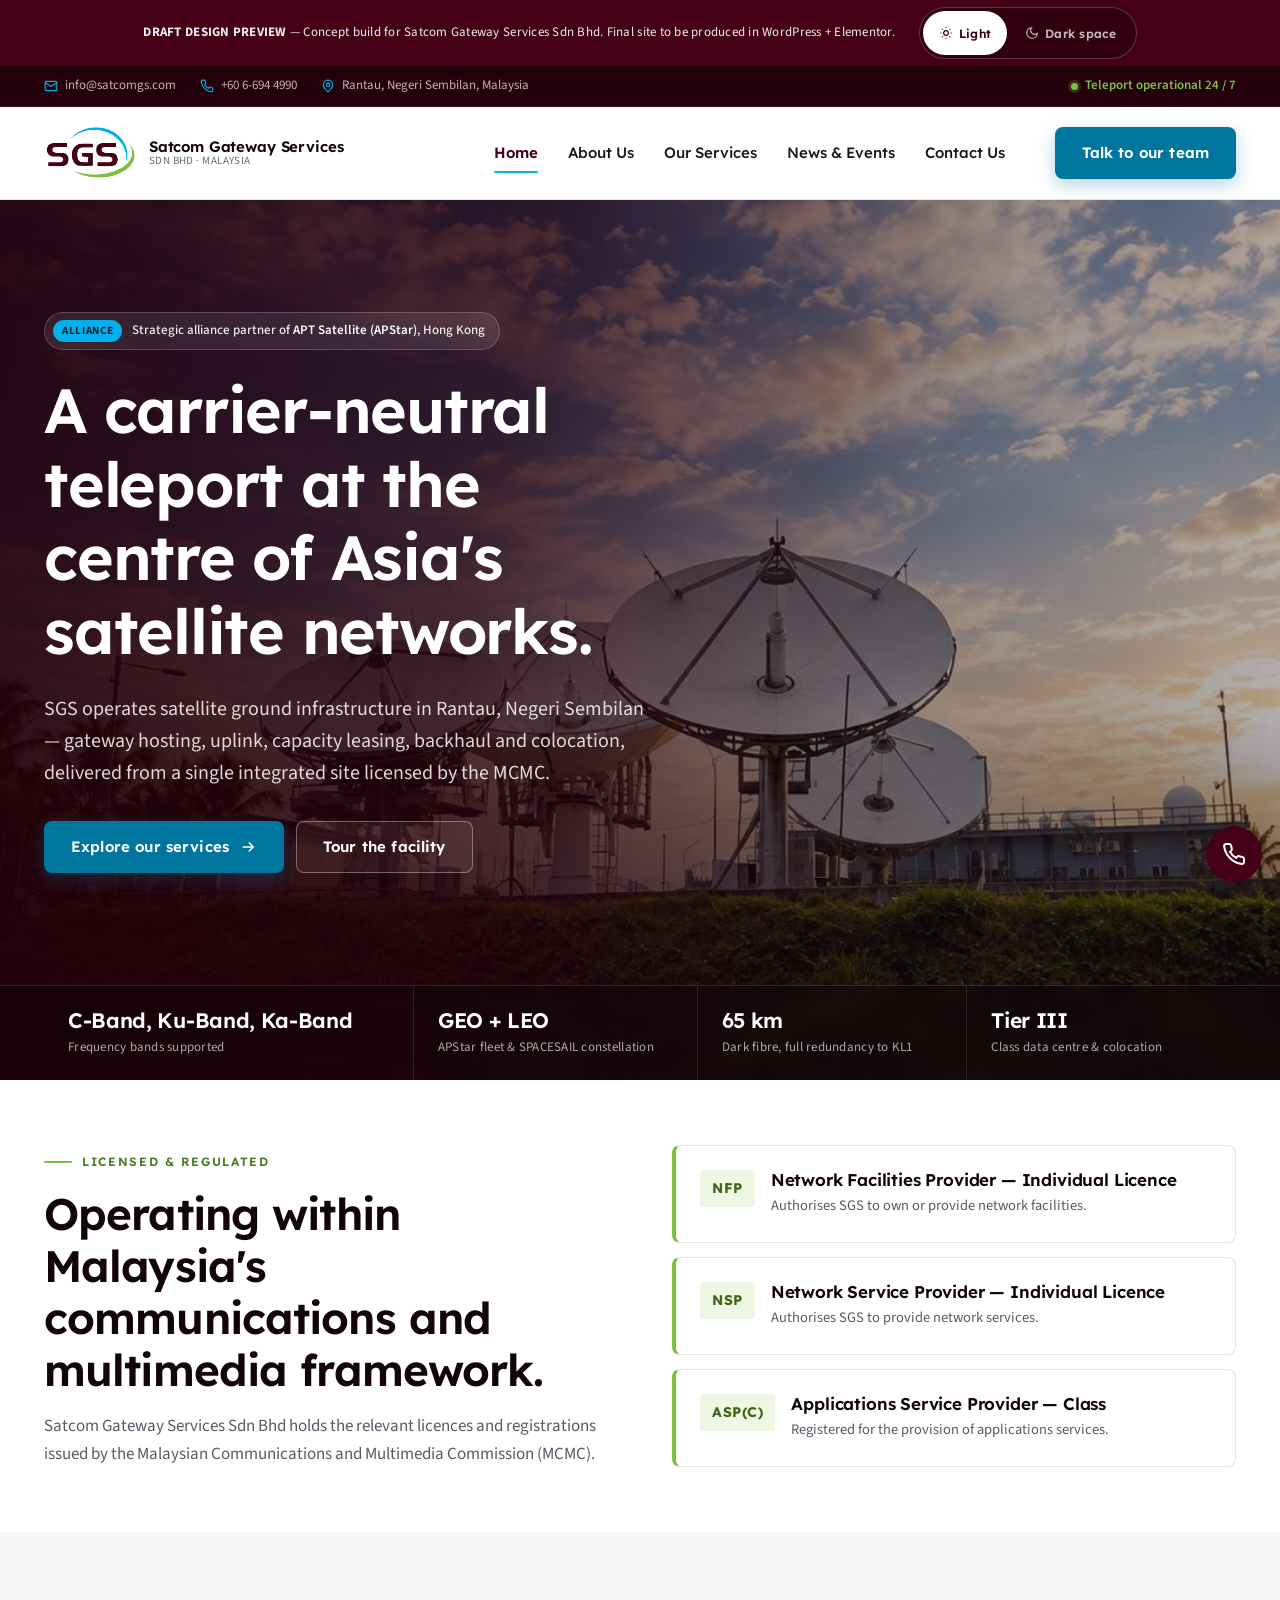
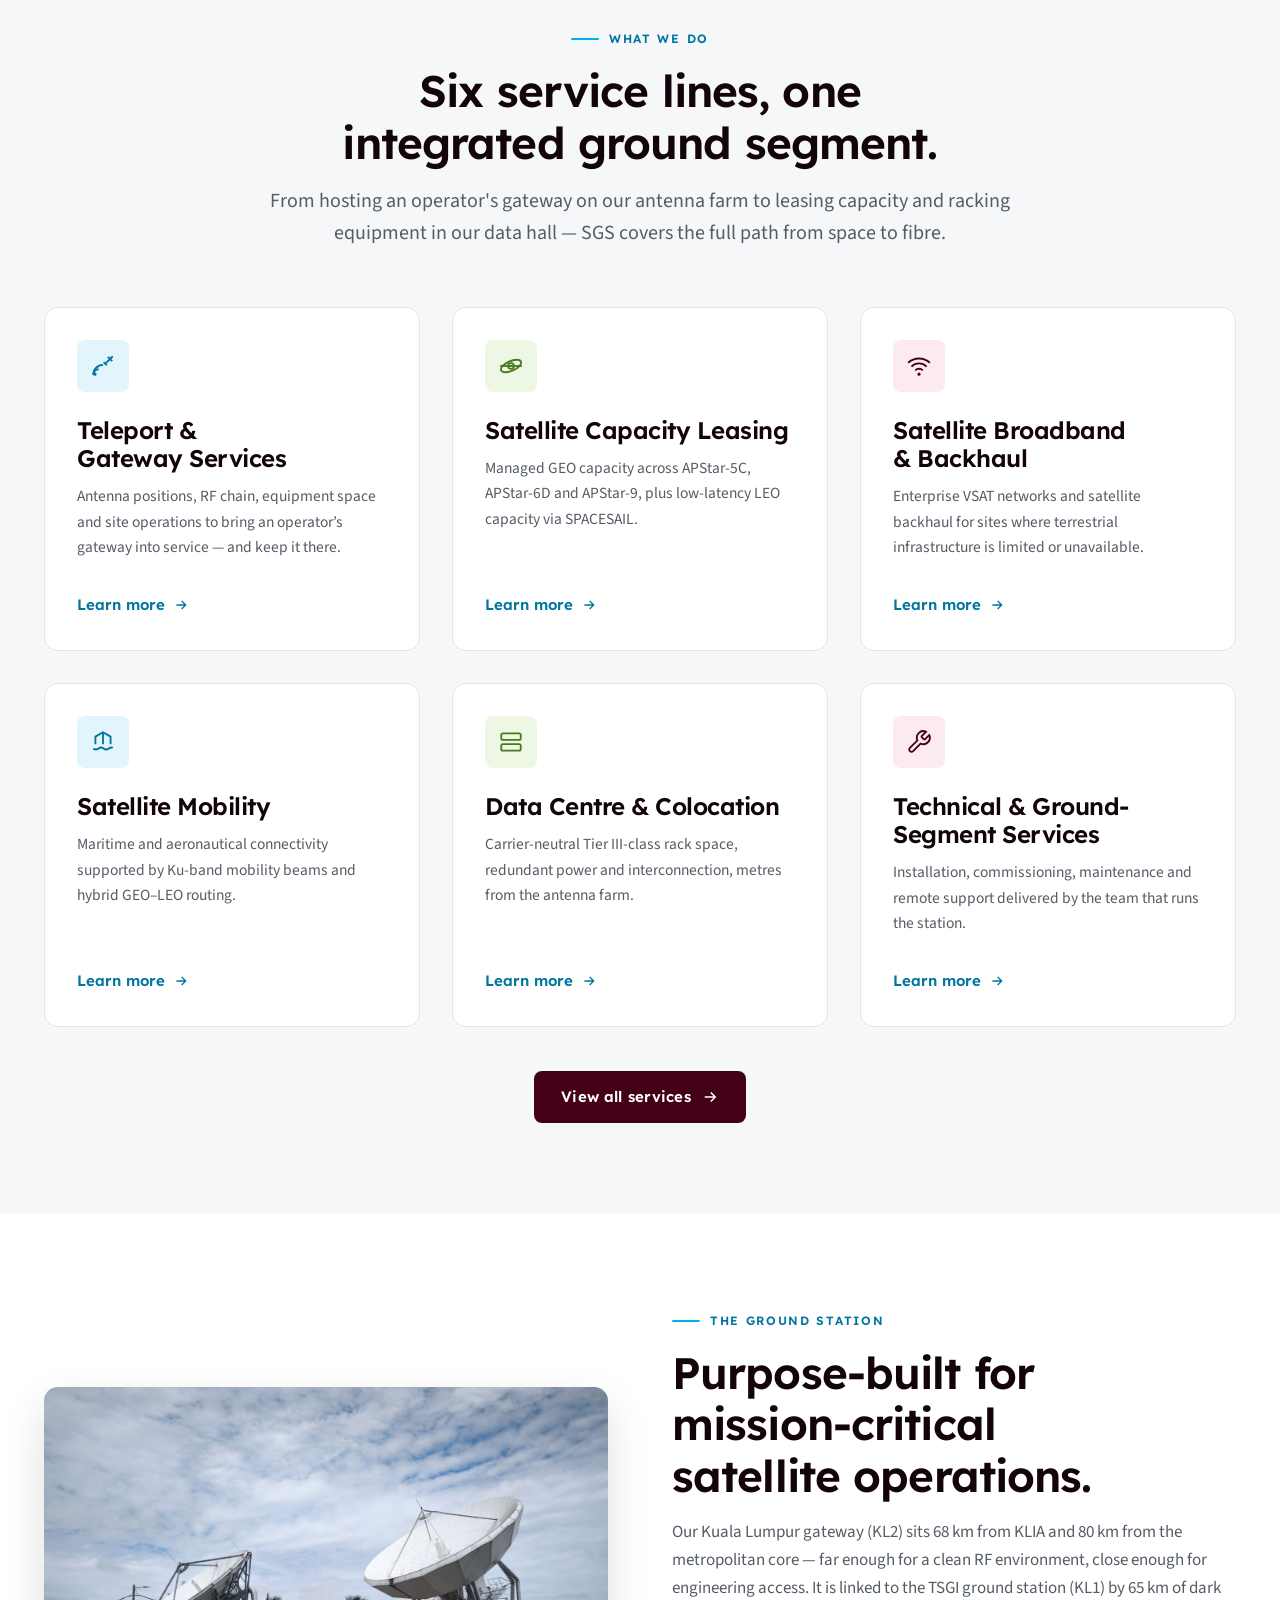
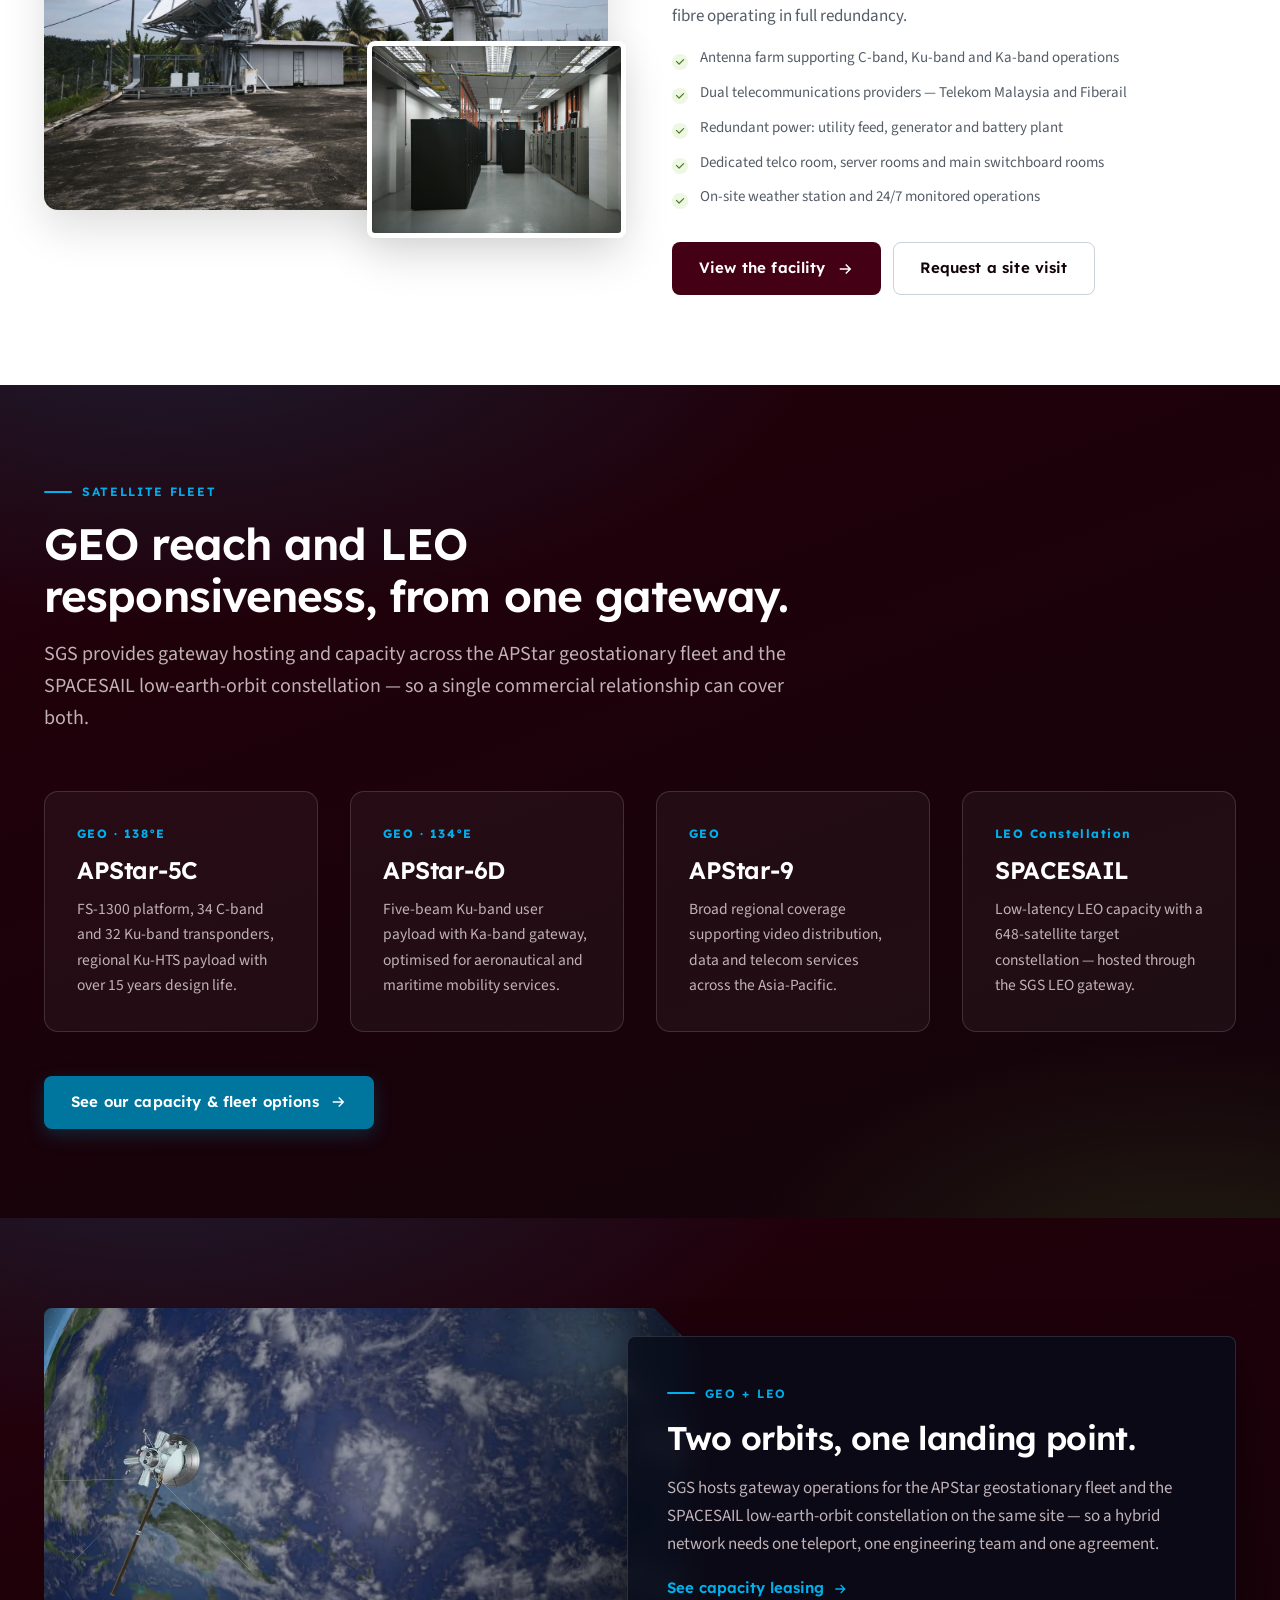
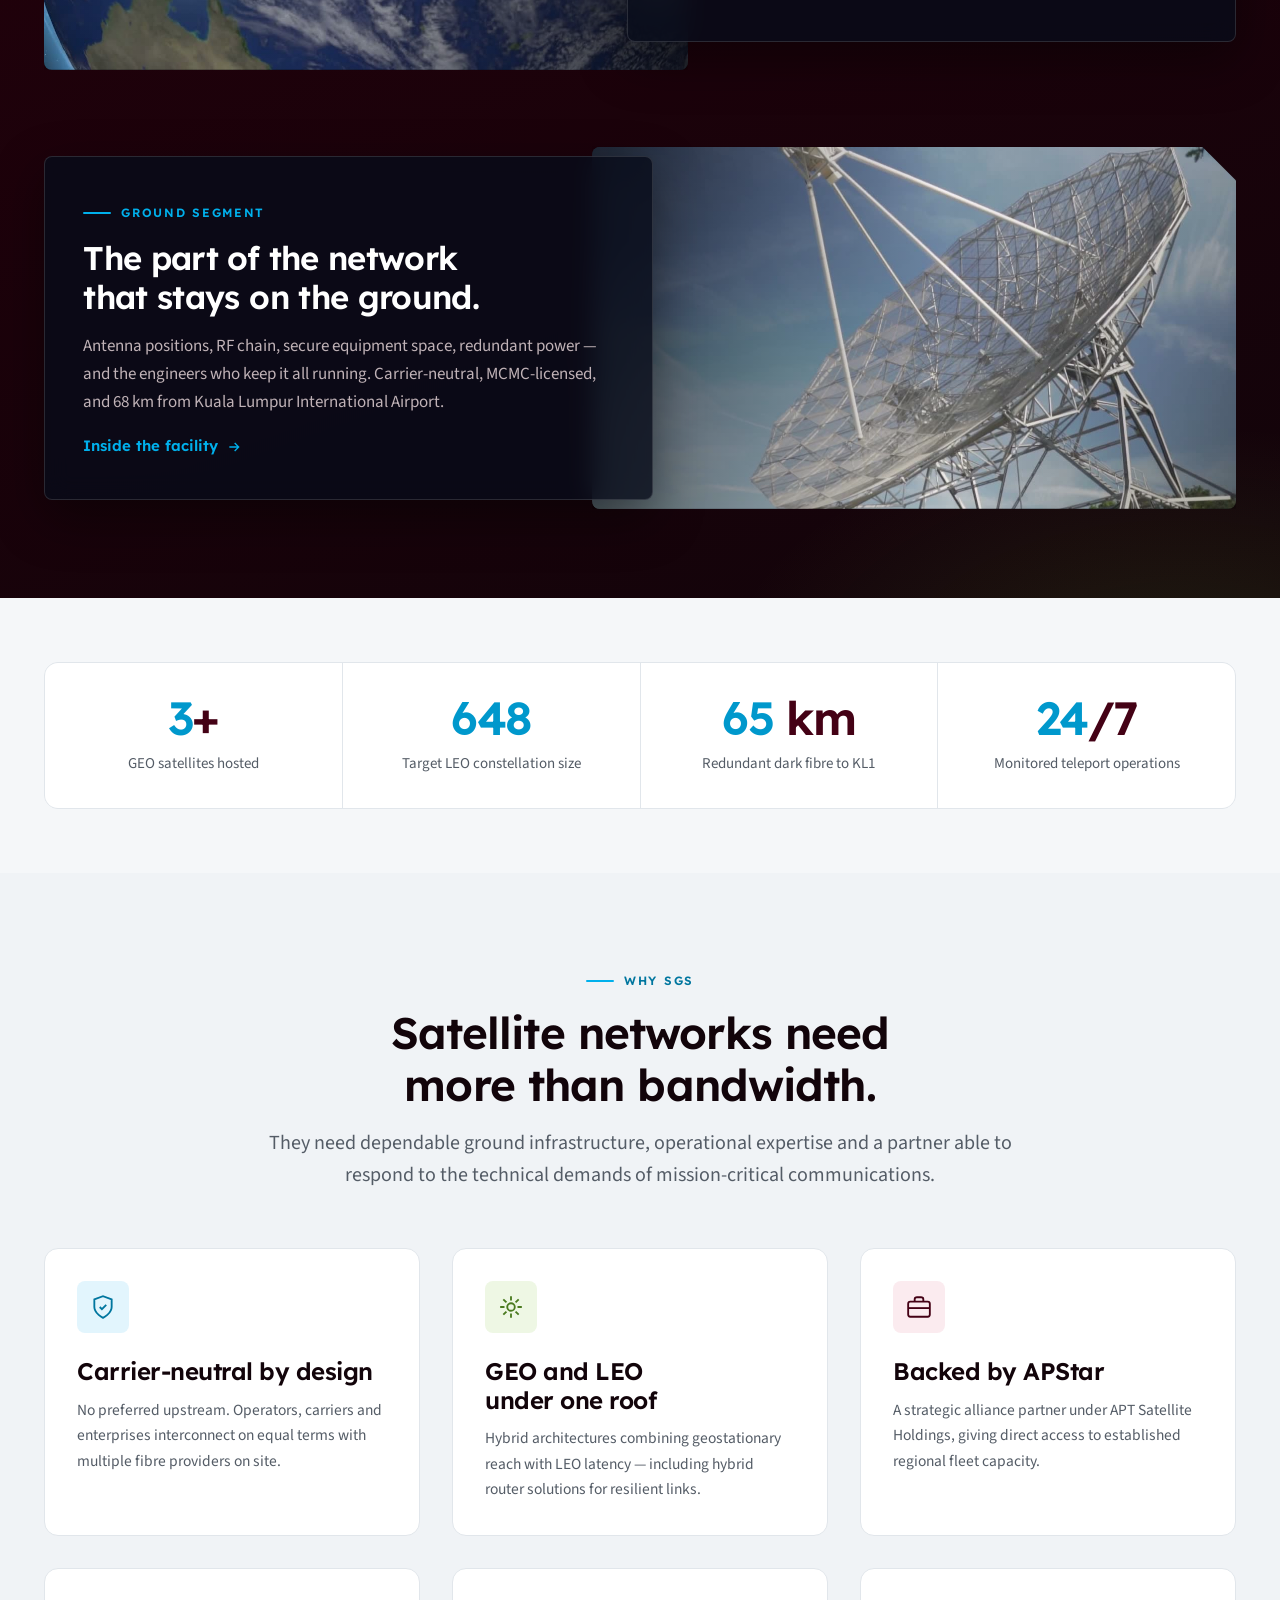
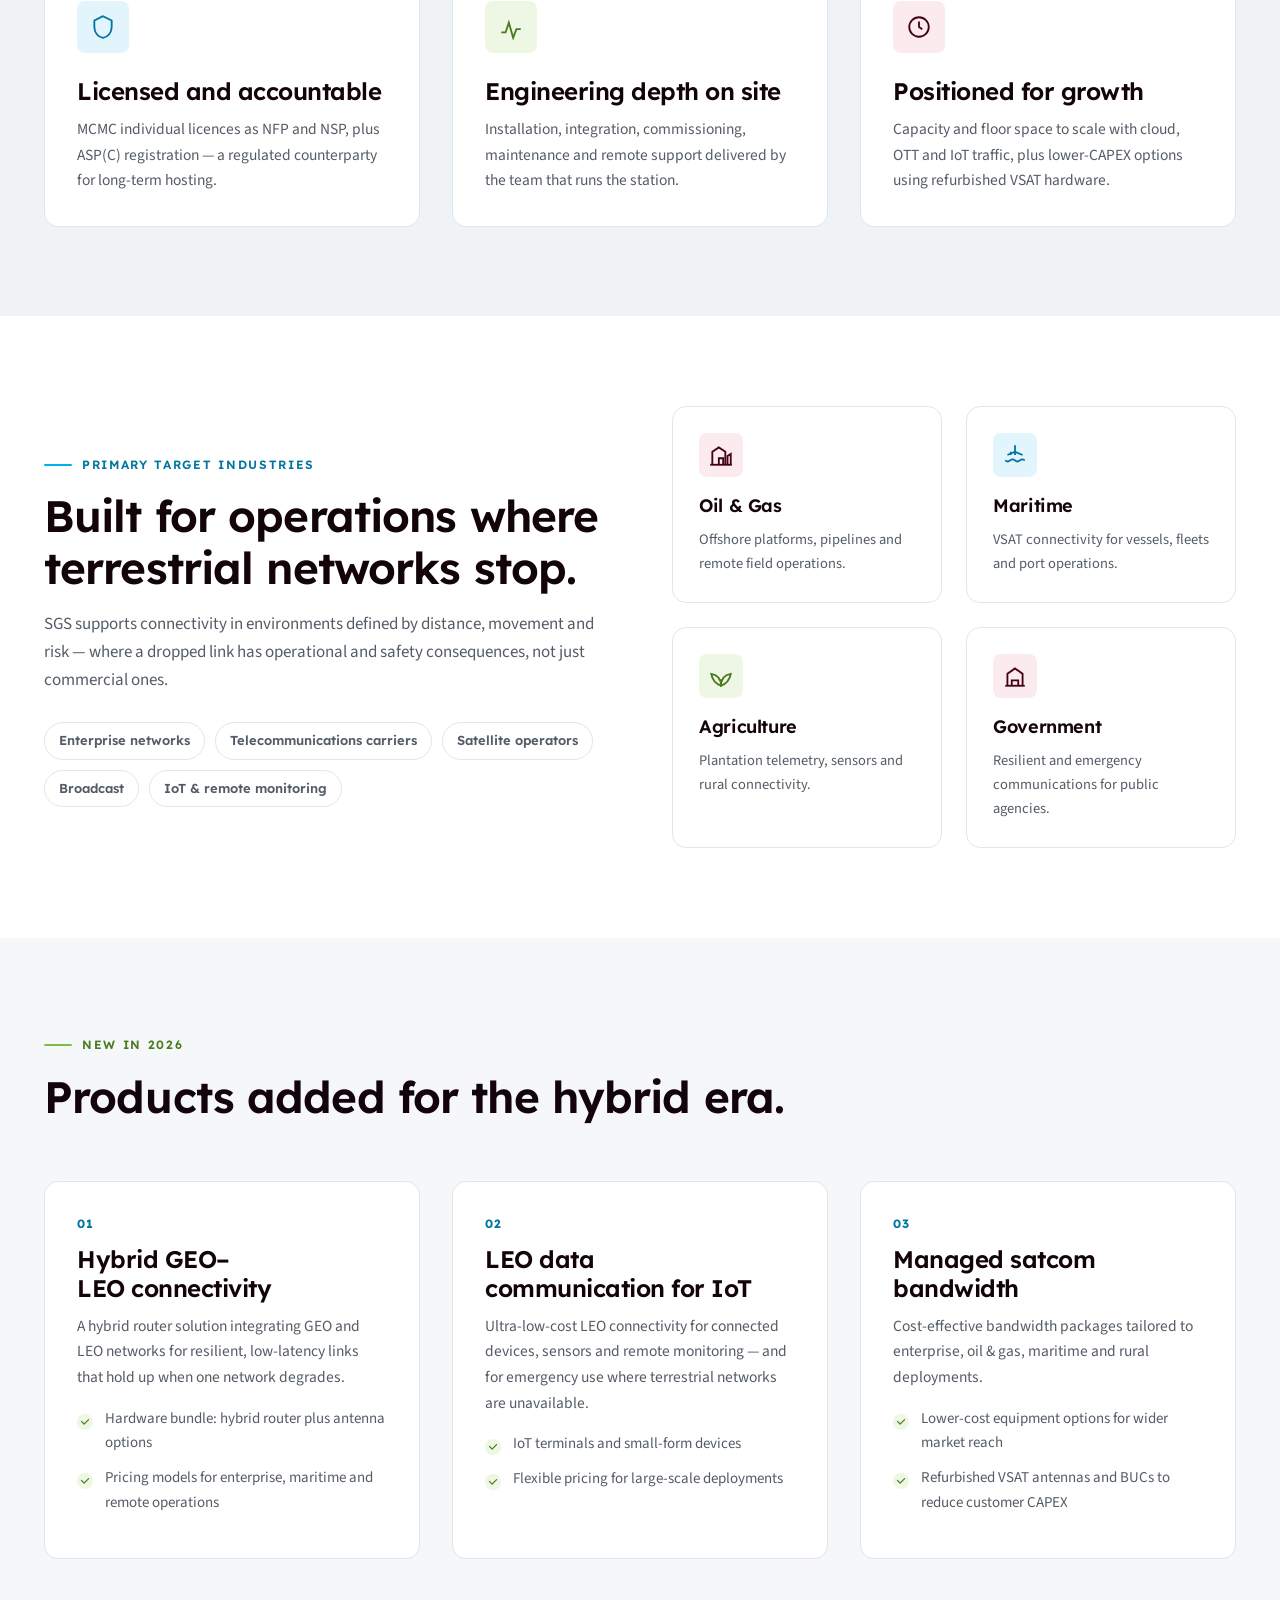
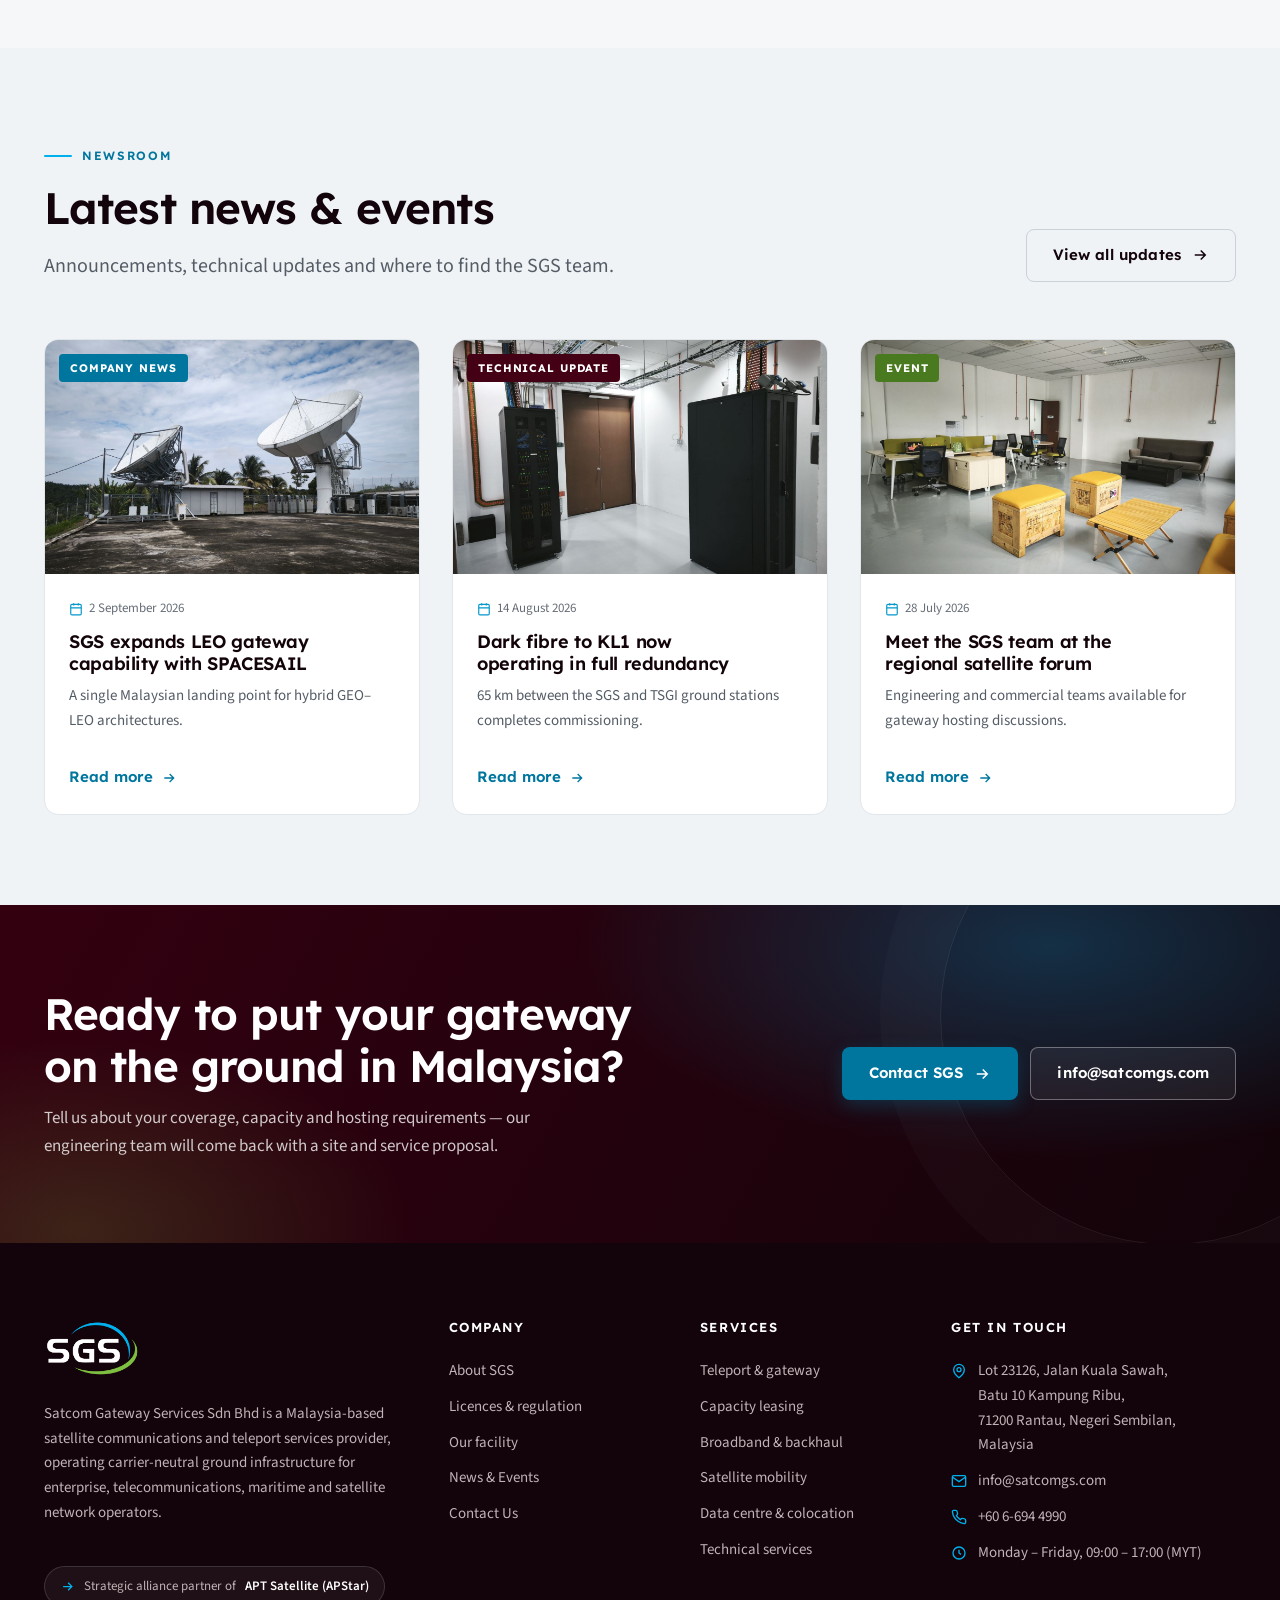
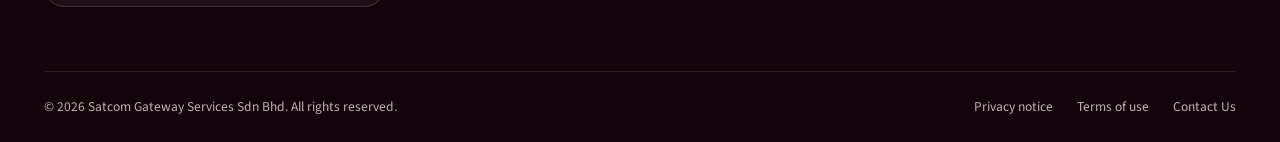
==== commit 8ba4f6f7: "Rework the preloader into an orbital acquisition sequence Over the 5s hold it now plays a sequence r" ====
--- a/index.html
+++ b/index.html
@@ -22,13 +22,32 @@
 <a class="skip-link" href="#main">Skip to main content</a>
 
 <div class="preloader" id="preloader" aria-hidden="true">
-  <div class="preloader__signal">
-    <span class="preloader__ring"></span>
-    <span class="preloader__ring"></span>
-    <span class="preloader__ring"></span>
+  <div class="preloader__stage">
+    <svg class="pl-sys" viewBox="0 0 320 320" aria-hidden="true">
+      <g class="pl-sys__rot">
+        <g class="pl-orbit" style="--tilt:-24deg;--i:0">
+          <ellipse class="pl-orbit__path" cx="160" cy="160" rx="132" ry="46" pathLength="100"/>
+          <ellipse class="pl-orbit__sat"  cx="160" cy="160" rx="132" ry="46" pathLength="100"/>
+        </g>
+        <g class="pl-orbit" style="--tilt:38deg;--i:1">
+          <ellipse class="pl-orbit__path" cx="160" cy="160" rx="116" ry="58" pathLength="100"/>
+          <ellipse class="pl-orbit__sat"  cx="160" cy="160" rx="116" ry="58" pathLength="100"/>
+        </g>
+        <g class="pl-orbit" style="--tilt:84deg;--i:2">
+          <ellipse class="pl-orbit__path" cx="160" cy="160" rx="140" ry="36" pathLength="100"/>
+          <ellipse class="pl-orbit__sat"  cx="160" cy="160" rx="140" ry="36" pathLength="100"/>
+        </g>
+      </g>
+      <circle class="pl-wave" cx="160" cy="160" r="30"/>
+      <circle class="pl-wave" cx="160" cy="160" r="30" style="animation-delay:2.2s"/>
+    </svg>
     <img class="preloader__logo" src="assets/img/sgs-logo-light.png" alt="" width="693" height="418">
   </div>
-  <div class="preloader__text">Acquiring signal</div>
+  <div class="preloader__text">
+    <span>Acquiring signal</span>
+    <span>Establishing uplink</span>
+    <span>Link established</span>
+  </div>
   <div class="preloader__bar"></div>
 </div>
 
--- a/assets/css/style.css
+++ b/assets/css/style.css
@@ -1802,3 +1802,162 @@
 @media (prefers-reduced-motion: reduce) {
   .vfeature__media video { display: none; }
 }
+
+/* ==========================================================================
+   33. PRELOADER — orbital acquisition sequence
+   Replaces the plain pulse. Over the 5s hold it plays a sequence rather
+   than looping: orbits draw themselves in, satellites begin tracking,
+   signal waves answer, status advances, link locks.
+
+   Pure HTML + CSS + SVG. No canvas, no library, no JS beyond the existing
+   dismiss timer — so it pastes straight into a WordPress preloader
+   plugin's custom-HTML field, or a child theme's wp_footer.
+
+   Timing is driven by --preload-dur on .preloader; change that one value
+   and the whole sequence rescales.
+   ========================================================================== */
+
+.preloader__stage {
+  position: relative;
+  width: min(320px, 76vw);
+  aspect-ratio: 1;
+  display: grid;
+  place-items: center;
+}
+
+.pl-sys { position: absolute; inset: 0; width: 100%; height: 100%; overflow: visible; }
+
+/* the whole system drifts, so nothing looks locked to the grid */
+.pl-sys__rot {
+  transform-origin: 160px 160px;
+  animation: pl-drift 38s linear infinite;
+}
+@keyframes pl-drift { to { transform: rotate(360deg); } }
+
+/* ---- orbit rings -------------------------------------------------------- */
+.pl-orbit {
+  transform-origin: 160px 160px;
+  transform: rotate(var(--tilt));
+}
+.pl-orbit__path,
+.pl-orbit__sat { fill: none; vector-effect: non-scaling-stroke; }
+
+/* pathLength="100" normalises every ellipse, so dash values are percentages
+   and the same timings work whatever the radii */
+.pl-orbit__path {
+  stroke: rgba(120, 200, 255, .22);
+  stroke-width: 1;
+  stroke-dasharray: 100 100;
+  stroke-dashoffset: 100;
+  animation: pl-draw 1.1s var(--ease) forwards;
+  animation-delay: calc(.25s + var(--i) * .18s);
+}
+@keyframes pl-draw { to { stroke-dashoffset: 0; } }
+
+/* a short bright dash travelling the ring = a satellite on track.
+   Riding the path itself means no transform maths to get wrong. */
+.pl-orbit__sat {
+  stroke: var(--cyan-500);
+  stroke-width: 2.4;
+  stroke-linecap: round;
+  stroke-dasharray: 7 93;
+  stroke-dashoffset: 100;
+  opacity: 0;
+  filter: drop-shadow(0 0 6px rgba(0, 176, 236, .95));
+  animation:
+    pl-track calc(2.6s + var(--i) * .7s) linear infinite,
+    pl-fade .6s ease forwards;
+  animation-delay: calc(1s + var(--i) * .22s), calc(1s + var(--i) * .22s);
+}
+@keyframes pl-track { to { stroke-dashoffset: 0; } }
+@keyframes pl-fade  { to { opacity: 1; } }
+
+/* ---- signal waves from the hub ------------------------------------------ */
+.pl-wave {
+  fill: none;
+  stroke: var(--cyan-500);
+  stroke-width: 1.3;
+  transform-origin: 160px 160px;
+  opacity: 0;
+  animation: pl-wave 2.6s cubic-bezier(.22, .61, .36, 1) infinite;
+  animation-delay: .9s;
+}
+@keyframes pl-wave {
+  0%   { transform: scale(.4); opacity: 0; }
+  12%  { opacity: .85; }
+  100% { transform: scale(3.5); opacity: 0; }
+}
+
+/* ---- logo --------------------------------------------------------------- */
+.preloader__logo {
+  position: relative; z-index: 2;
+  width: 108px; height: auto;
+  opacity: 0;
+  transform: scale(.86);
+  animation:
+    pl-logo-in .9s cubic-bezier(.22, .61, .36, 1) .1s forwards,
+    pl-logo-breathe 3.2s ease-in-out 1s infinite;
+}
+@keyframes pl-logo-in {
+  to { opacity: 1; transform: scale(1); }
+}
+@keyframes pl-logo-breathe {
+  0%, 100% { filter: drop-shadow(0 0 0 rgba(0, 176, 236, 0)); }
+  50%      { filter: drop-shadow(0 0 16px rgba(0, 176, 236, .55)); }
+}
+
+/* ---- status line: three stacked labels, cross-faded ---------------------- */
+.preloader__text {
+  position: relative;
+  height: 1.2em;
+  min-width: 230px;
+  text-align: center;
+}
+.preloader__text span {
+  position: absolute; inset: 0;
+  opacity: 0;
+  animation: pl-status var(--preload-dur) linear forwards;
+}
+.preloader__text span:nth-child(1) { animation-name: pl-status-1; }
+.preloader__text span:nth-child(2) { animation-name: pl-status-2; }
+.preloader__text span:nth-child(3) { animation-name: pl-status-3; }
+
+@keyframes pl-status-1 {
+  0%, 2%    { opacity: 0; }
+  8%, 30%   { opacity: 1; }
+  36%, 100% { opacity: 0; }
+}
+@keyframes pl-status-2 {
+  0%, 36%   { opacity: 0; }
+  42%, 64%  { opacity: 1; }
+  70%, 100% { opacity: 0; }
+}
+@keyframes pl-status-3 {
+  0%, 70%   { opacity: 0; }
+  76%, 100% { opacity: 1; }
+}
+/* the final state reads as confirmation, not progress */
+.preloader__text span:nth-child(3) { color: var(--green-500); }
+
+/* ---- lock flash at the end ---------------------------------------------- */
+.preloader__stage::after {
+  content: "";
+  position: absolute; inset: 0;
+  border-radius: 50%;
+  border: 1px solid var(--green-500);
+  opacity: 0;
+  transform: scale(.75);
+  animation: pl-lock .9s cubic-bezier(.22, .61, .36, 1) forwards;
+  /* fires at 76% of the hold, with the "Link established" label */
+  animation-delay: calc(var(--preload-dur) * .76);
+}
+@keyframes pl-lock {
+  0%   { opacity: 0;   transform: scale(.75); }
+  35%  { opacity: .85; }
+  100% { opacity: 0;   transform: scale(1.12); }
+}
+
+/* ---- motion off: a single still frame, no sequence ---------------------- */
+@media (prefers-reduced-motion: reduce) {
+  .preloader { display: none !important; }
+}
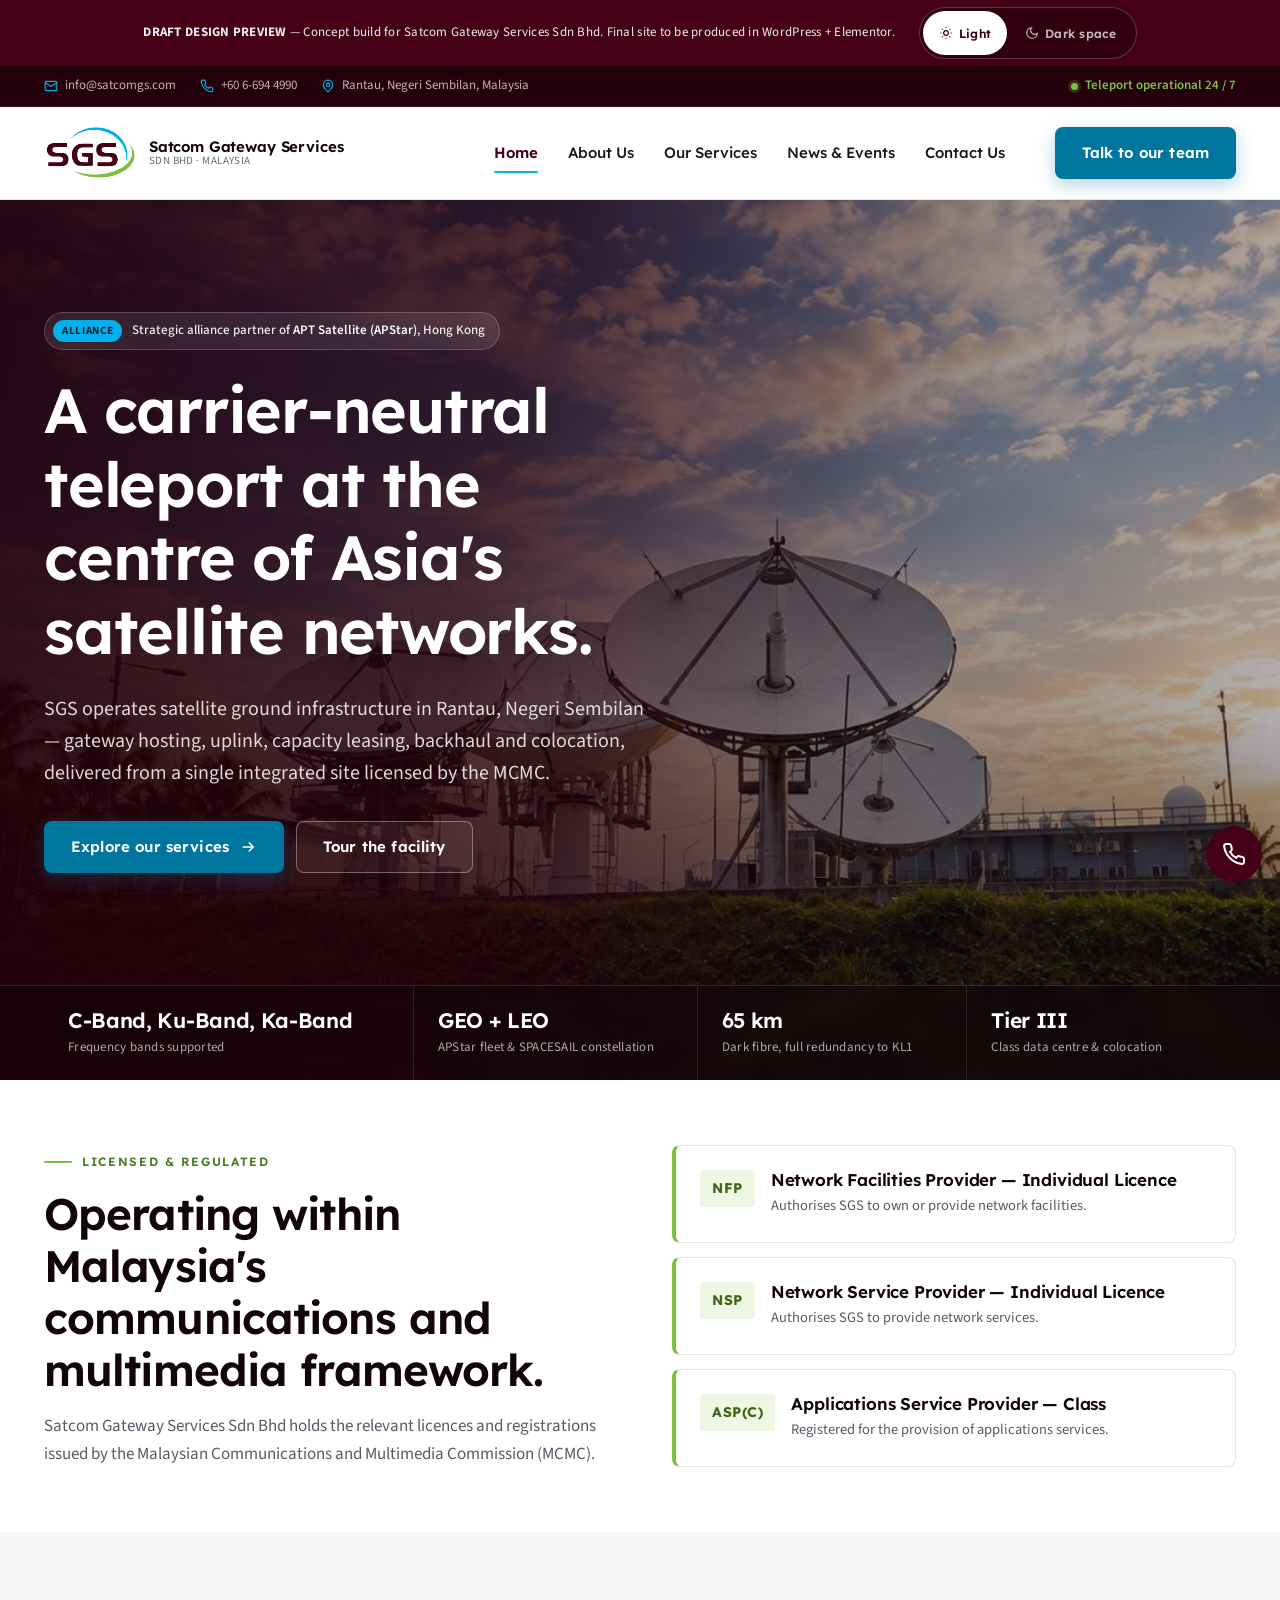
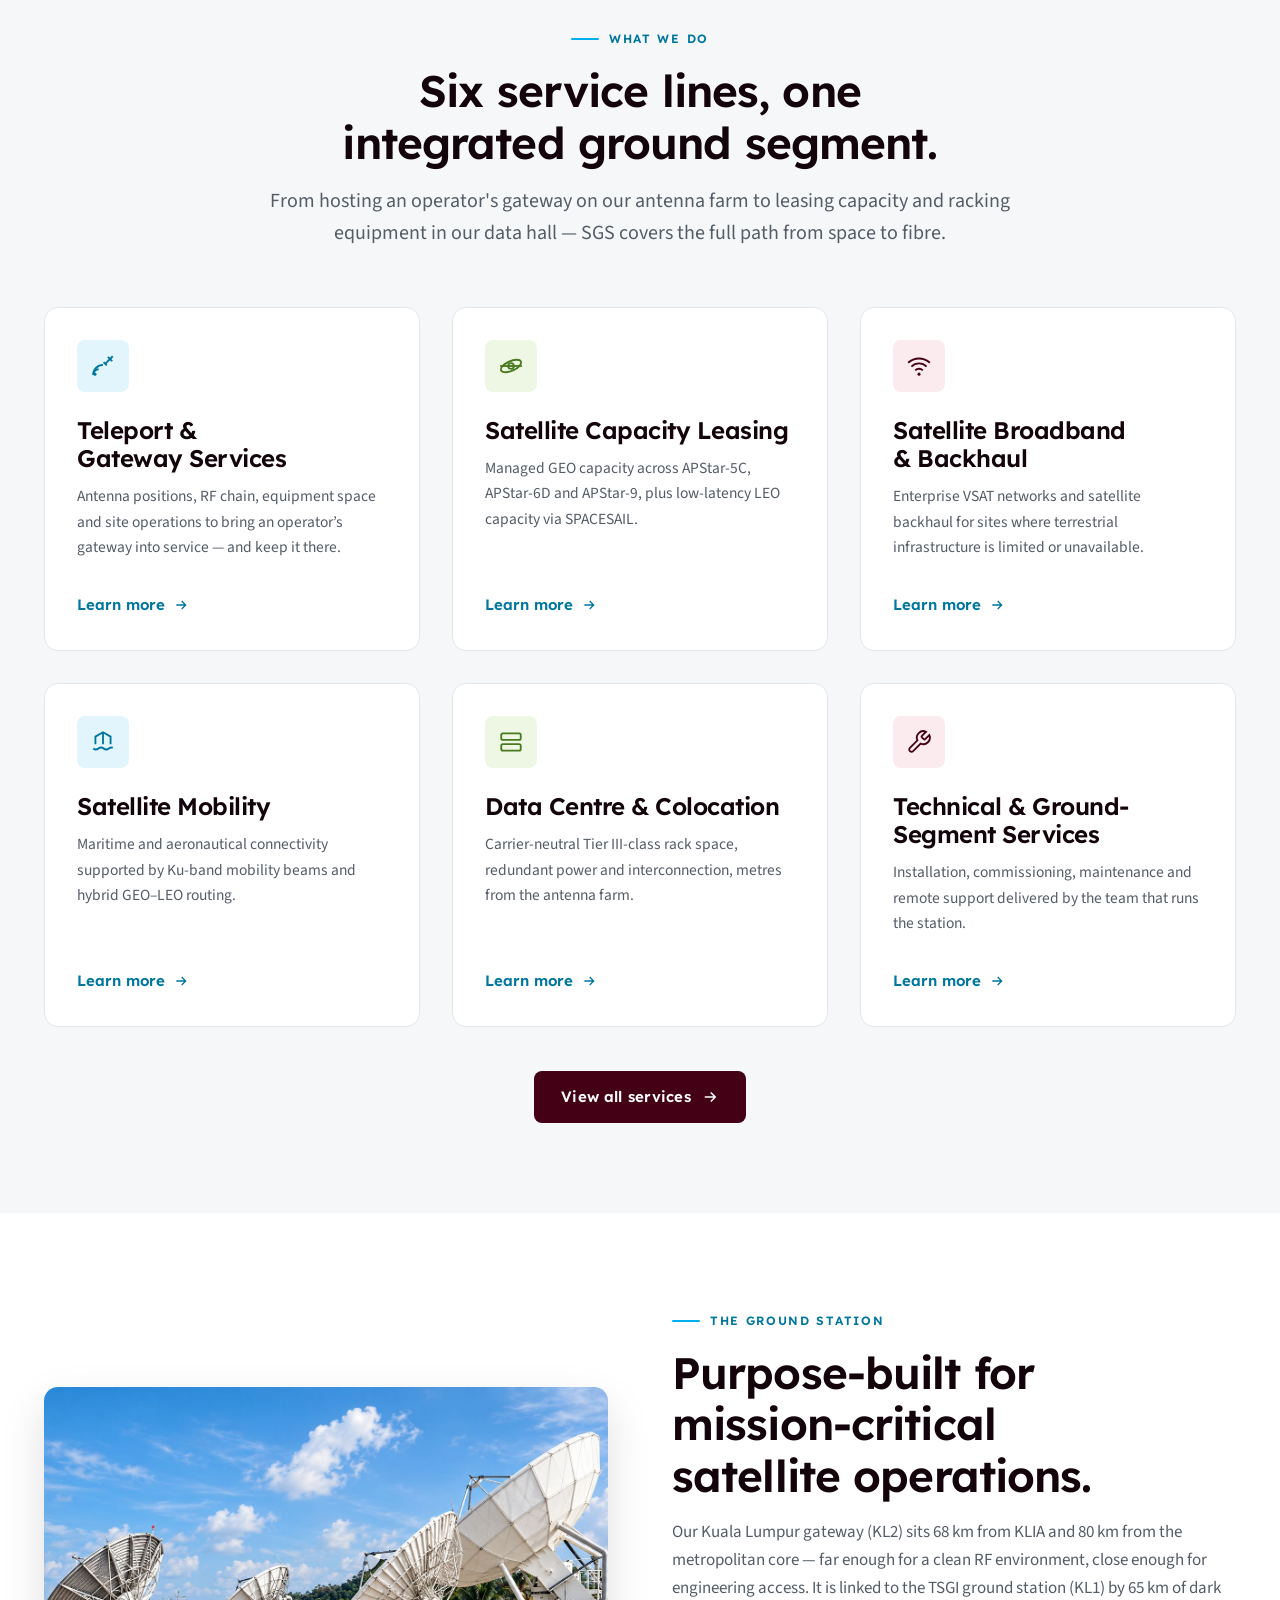
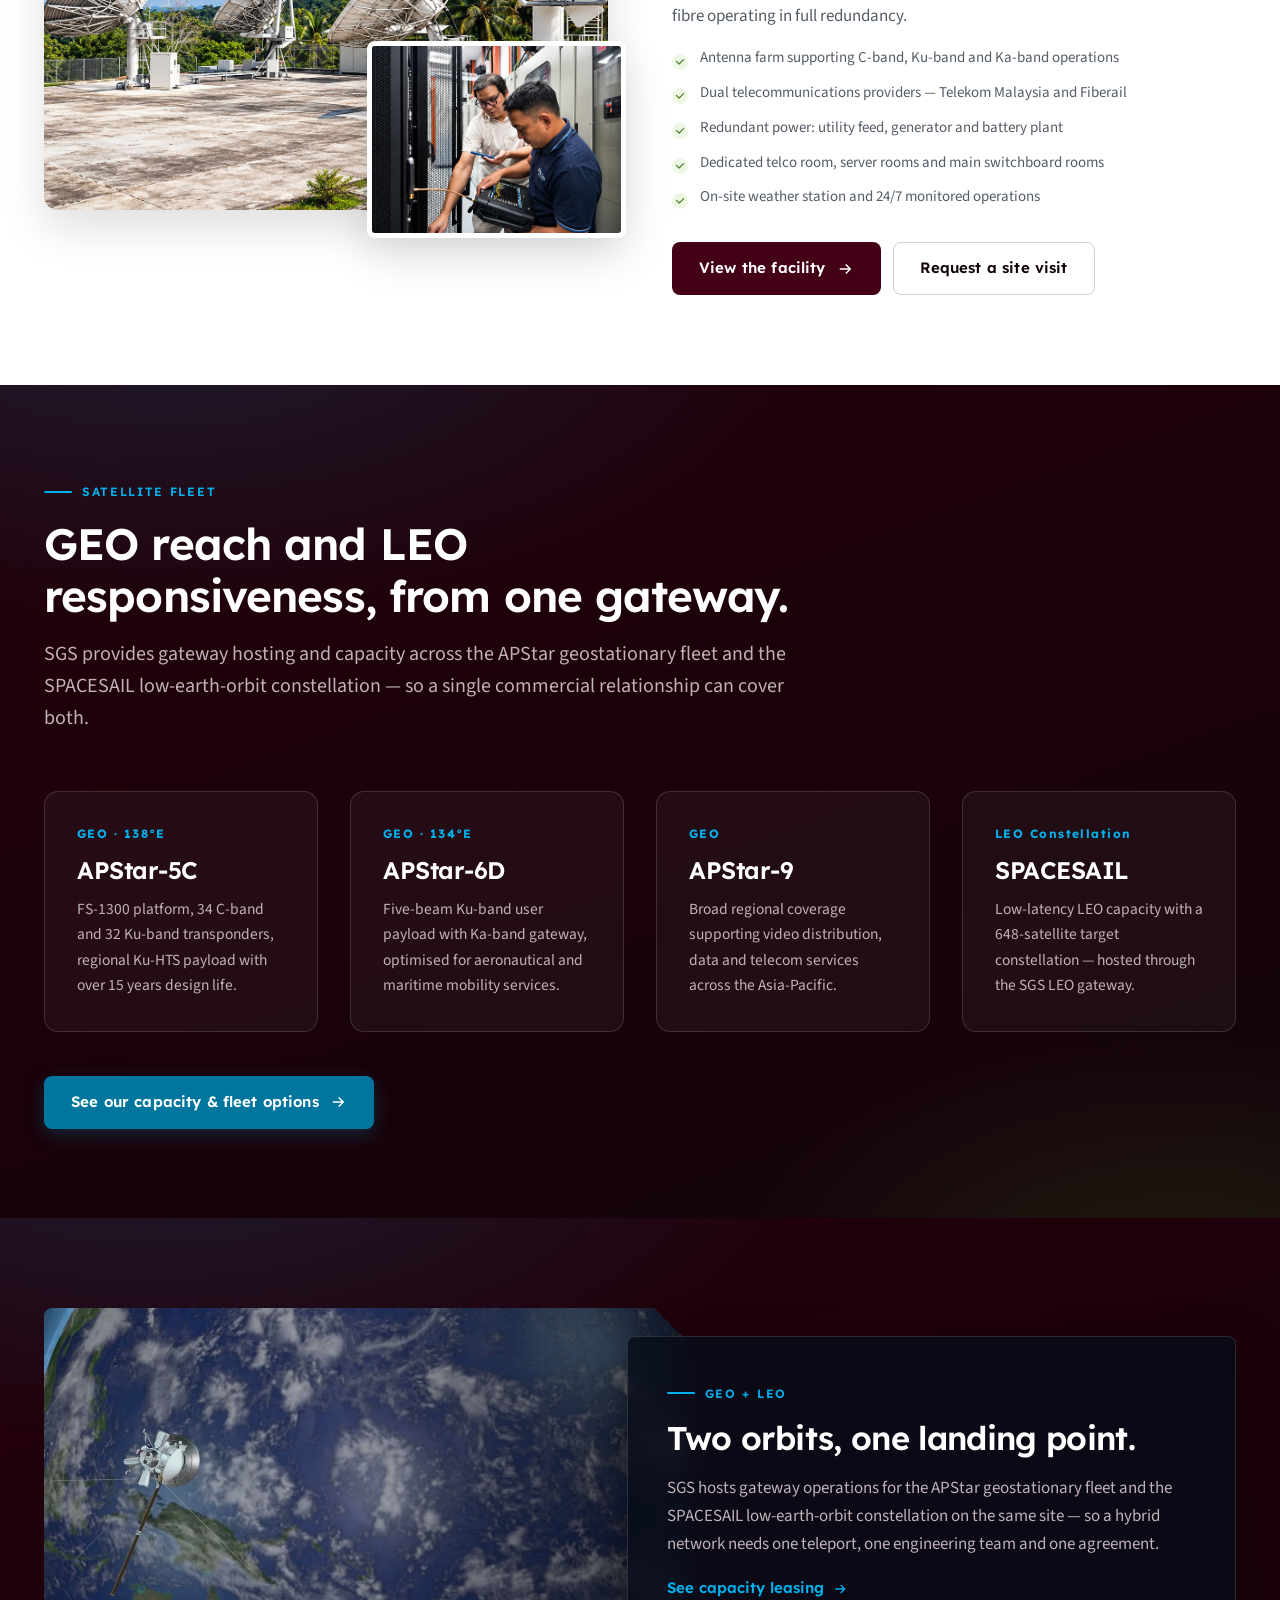
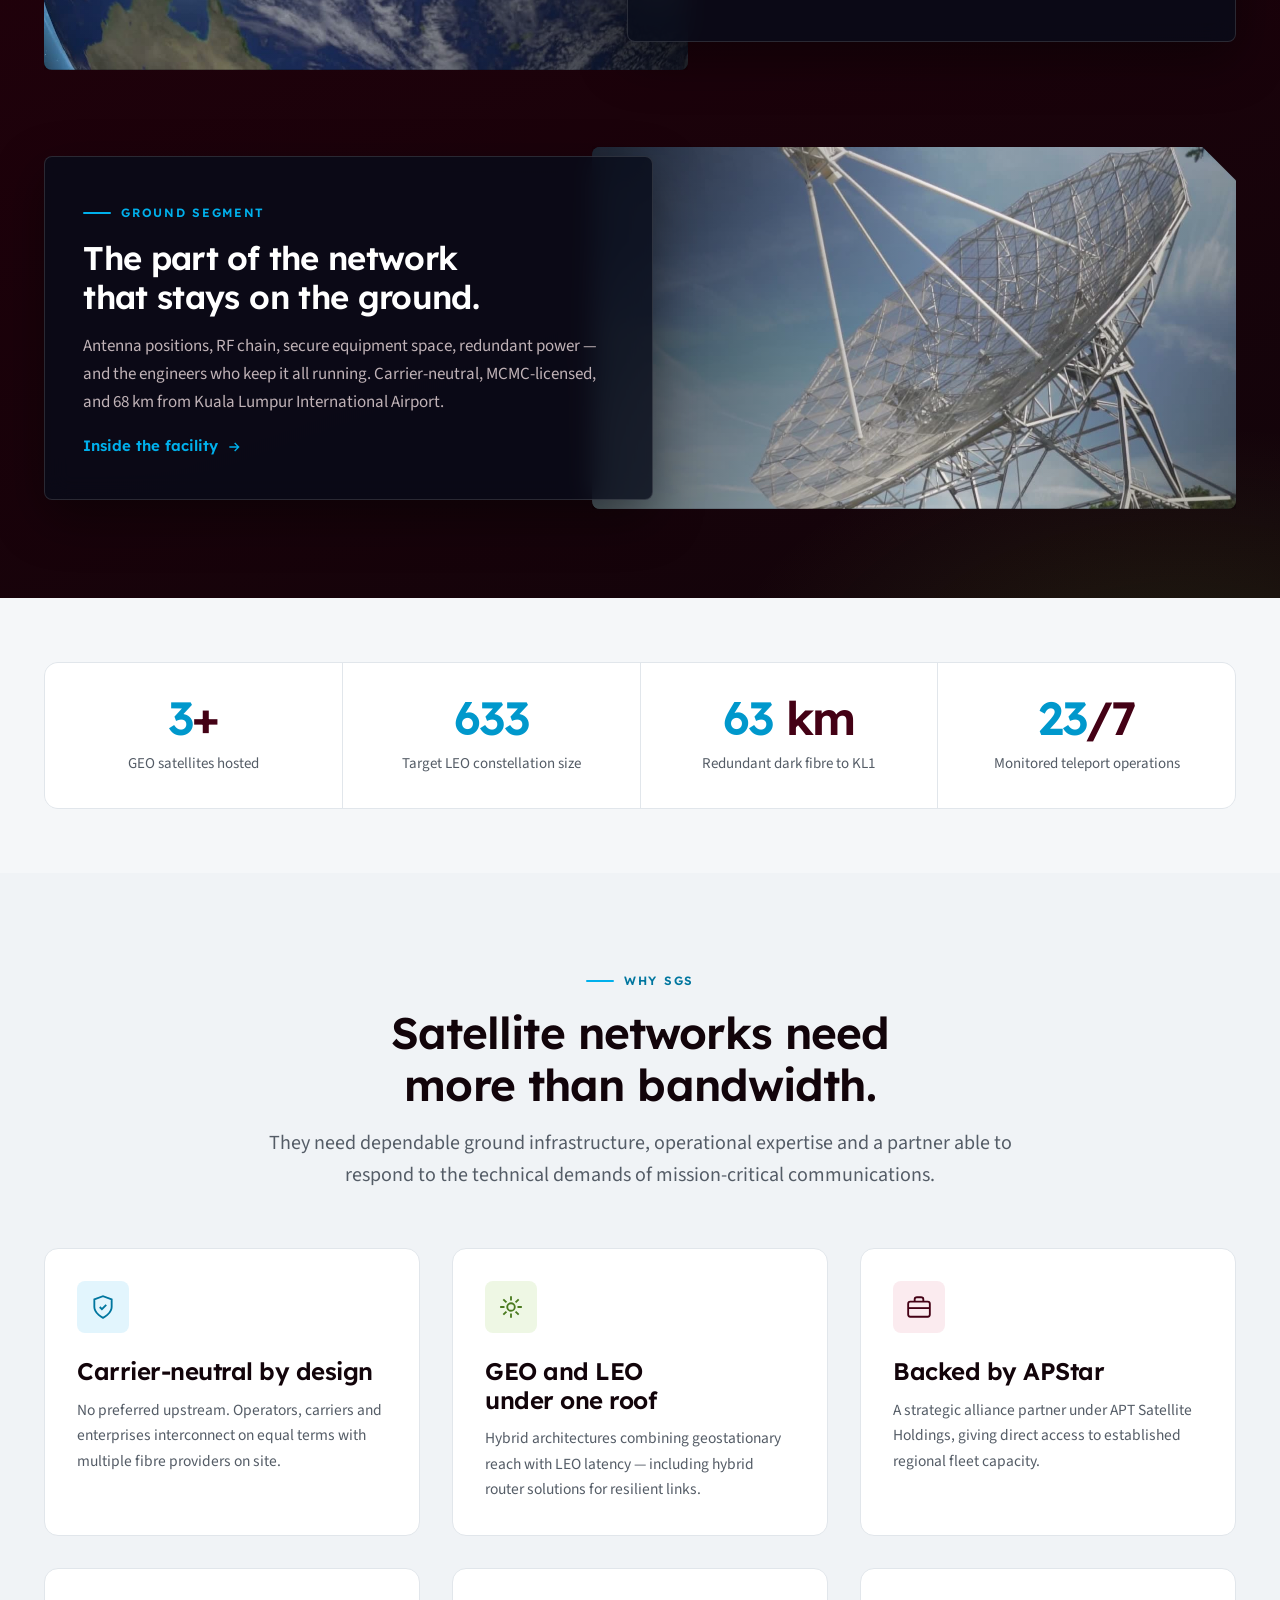
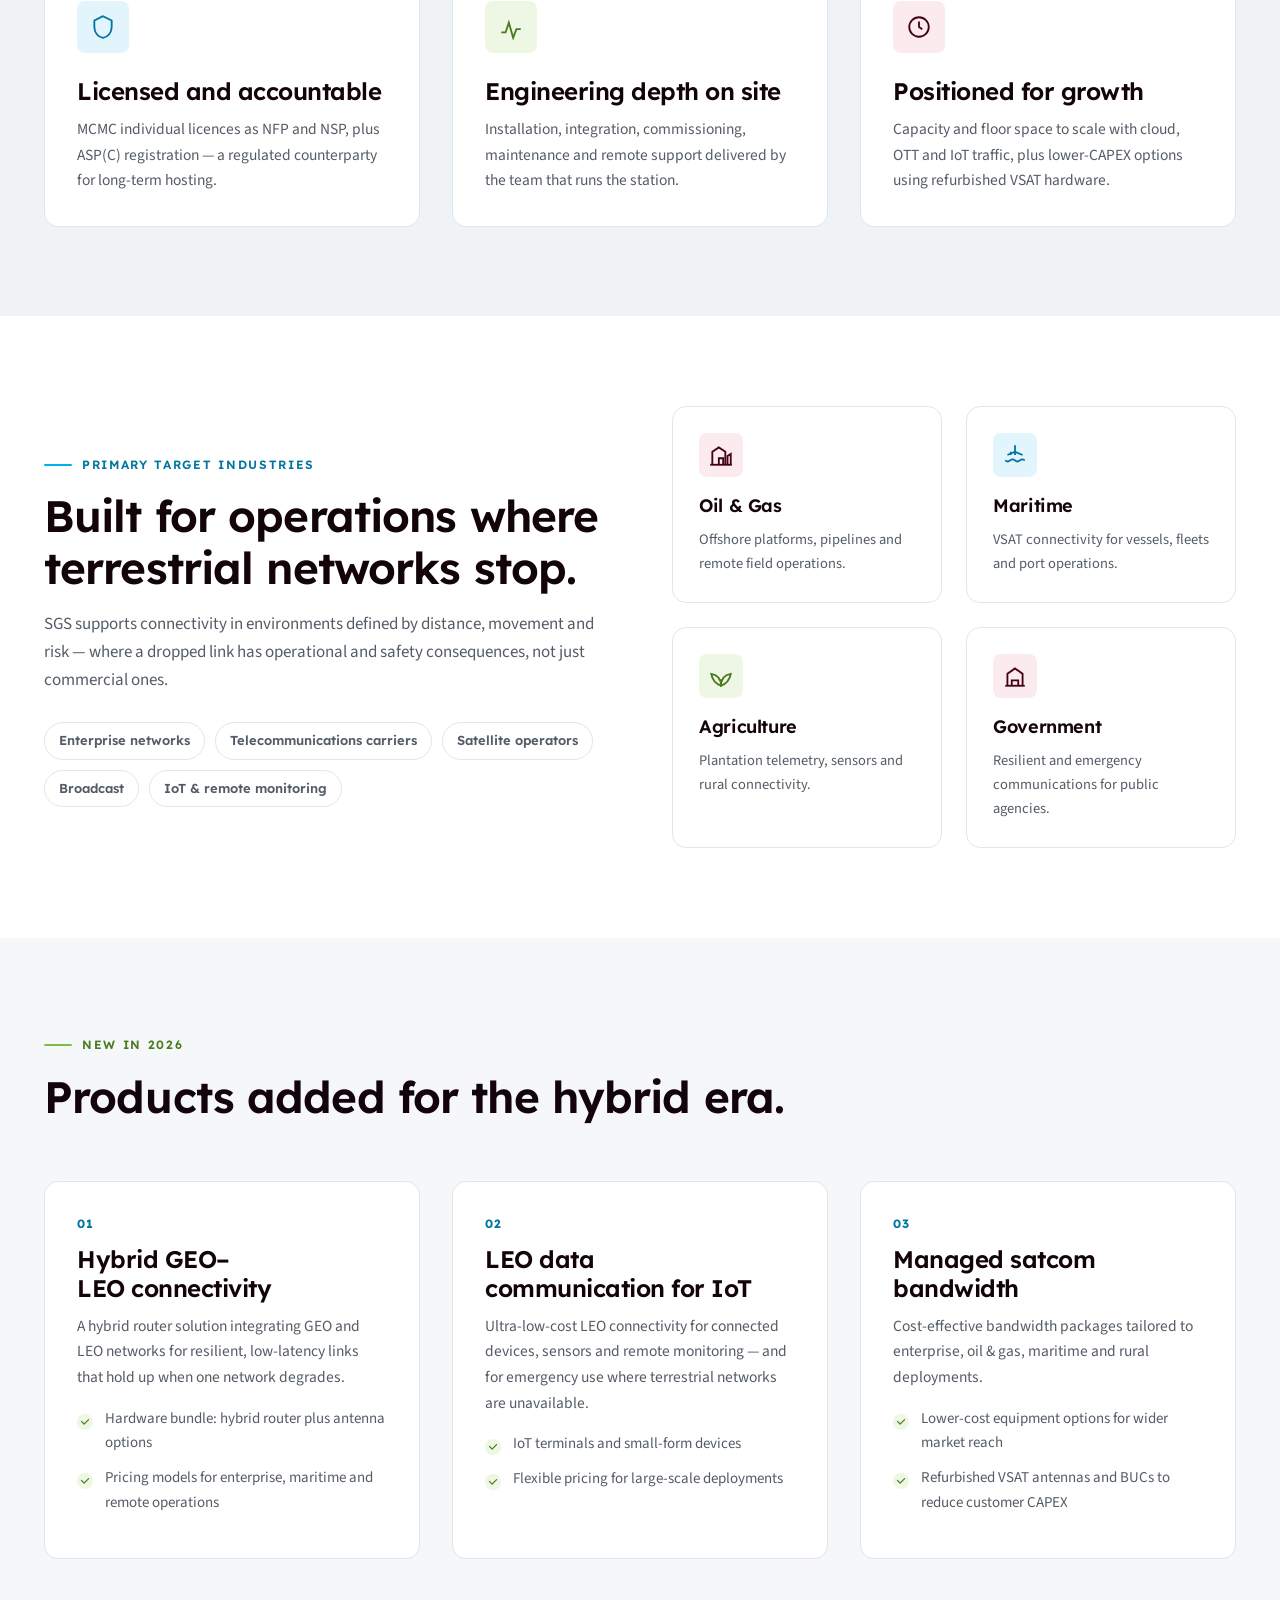
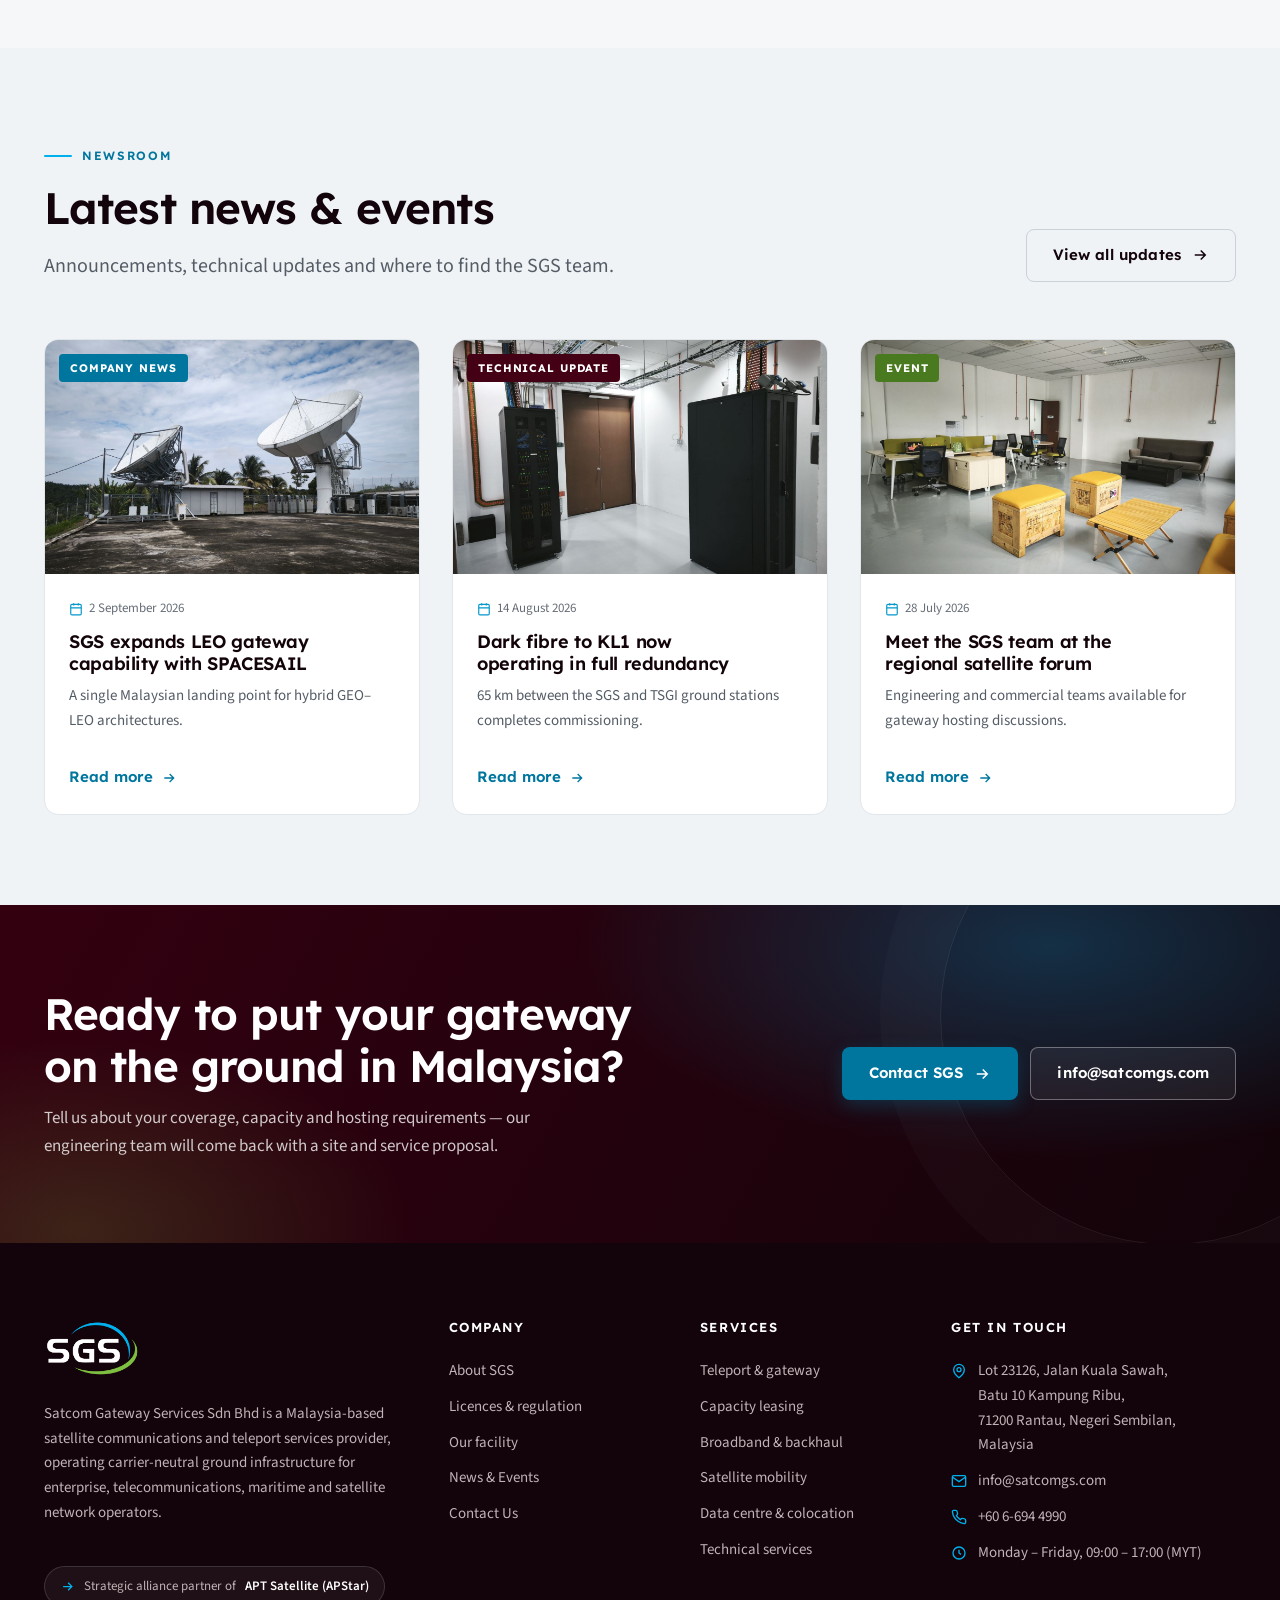
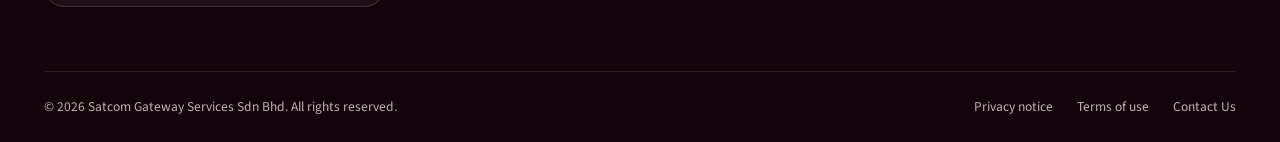
==== commit 6aa439fc: "Add the nine updated facility photos Two gaps I had flagged as needing a reshoot are now closed:  - " ====
--- a/index.html
+++ b/index.html
@@ -304,10 +304,10 @@
       <div class="split">
         <div class="split__media media-stack" data-reveal>
           <div class="media-stack__main">
-            <img src="assets/img/antenna-2.jpg" alt="Satellite antennas at the SGS ground station in Rantau, Negeri Sembilan" loading="lazy" width="1400" height="1050">
+            <img src="assets/img/antenna-array.jpg" alt="The antenna array at the SGS ground station in Rantau, Negeri Sembilan" loading="lazy" width="1400" height="933">
           </div>
           <div class="media-stack__float">
-            <img src="assets/img/server-room-1.jpg" alt="Equipment racks inside the SGS data hall" loading="lazy" width="1400" height="1050">
+            <img src="assets/img/engineers-racks.jpg" alt="SGS engineers working at the equipment racks" loading="lazy" width="1400" height="933">
           </div>
         </div>
 
